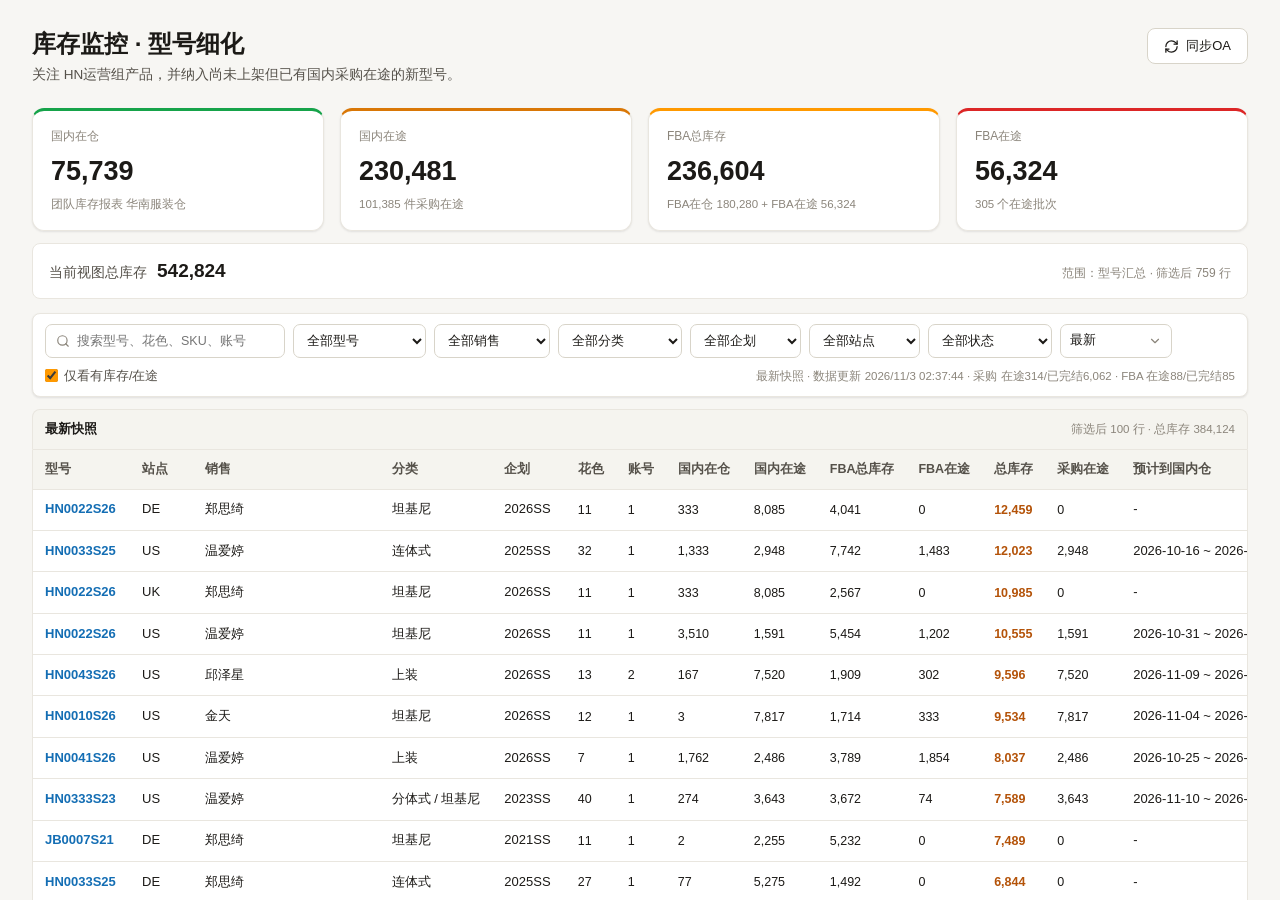
==== docs/inventory-model-live/index.html @ cc06c950 "trim inventory team snapshot to panel only" ====
<!doctype html>
<html lang="zh-CN">
  <head>
    <meta charset="utf-8" />
    <meta name="viewport" content="width=device-width, initial-scale=1" />
    <meta name="robots" content="noindex,nofollow" />
    <title>库存监控 · 型号细化</title>
    <link rel="icon" href="favicon.ico" type="image/x-icon" />
    <link rel="icon" href="favicon.png" type="image/png" />
    <link rel="stylesheet" href="styles.css" />
  </head>
  <body>
    <div class="app-shell">
      <aside class="sidebar" id="sidebar">
        <div class="brand">
          <span class="brand-mark" id="brand-mark">
            <img src="favicon.png" alt="" />
          </span>
          <div class="brand-text">
            <strong>亚马逊运营工作台</strong>
            <small>Amazon Ops Workbench</small>
          </div>
          <button class="sidebar-collapse-btn" id="sidebar-collapse-btn" title="收起侧边栏" aria-label="收起侧边栏">
            <i data-lucide="PanelLeftClose"></i>
          </button>
        </div>

        <nav class="side-nav" aria-label="主导航">
          <button class="nav-item" data-view="knowledge" data-lucide-icon="BookOpen">
            <i data-lucide="BookOpen"></i><span>知识库与指南</span>
          </button>
          <button class="nav-group" data-group="products">
            <i data-lucide="FolderKanban"></i><span class="nav-group-label">产品档案</span>
            <i data-lucide="ChevronDown" class="nav-group-caret"></i>
          </button>
          <div class="nav-group-items" data-group-items="products">
            <button class="nav-item" data-view="products" data-lucide-icon="FolderKanban">
              <i data-lucide="FolderKanban"></i><span>基础资料</span>
            </button>
            <button class="nav-item" data-view="listing-mapping" data-lucide-icon="ListTree">
              <i data-lucide="ListTree"></i><span>Listing映射</span>
            </button>
          </div>

          <button class="nav-group" data-group="market">
            <i data-lucide="LineChart"></i>
            <span class="nav-group-label">市场调研</span>
            <i data-lucide="ChevronDown" class="nav-group-caret"></i>
          </button>
          <div class="nav-group-items" data-group-items="market">
            <button class="nav-item" data-view="keywords" data-lucide-icon="Search">
              <i data-lucide="Search"></i><span>热搜词追踪</span>
            </button>
            <button class="nav-item is-active" data-view="category" data-lucide-icon="Layers" aria-current="page">
              <i data-lucide="Layers"></i><span>榜单分析</span>
            </button>
            <button class="nav-item" data-view="competitor" data-lucide-icon="Users">
              <i data-lucide="Users"></i><span>竞品分析</span>
            </button>
          </div>

          <button class="nav-group" data-group="listing">
            <i data-lucide="ClipboardList"></i>
            <span class="nav-group-label">Listing优化</span>
            <i data-lucide="ChevronDown" class="nav-group-caret"></i>
          </button>
          <div class="nav-group-items" data-group-items="listing">
            <button class="nav-item" data-view="listing" data-lucide-icon="FileSpreadsheet">
              <i data-lucide="FileSpreadsheet"></i><span>Listing 文案与上架表格</span>
            </button>
            <button class="nav-item" data-view="tmblacklist" data-lucide-icon="ShieldAlert">
              <i data-lucide="ShieldAlert"></i><span>侵权词</span>
            </button>
          </div>

          <button class="nav-group" data-group="promotion">
            <i data-lucide="Rocket"></i>
            <span class="nav-group-label">推广洞察</span>
            <i data-lucide="ChevronDown" class="nav-group-caret"></i>
          </button>
          <div class="nav-group-items" data-group-items="promotion">
            <button class="nav-item" data-view="promotion-overview" data-lucide-icon="LayoutDashboard">
              <i data-lucide="LayoutDashboard"></i><span>推广总览</span>
            </button>
            <button class="nav-item" data-view="promotion-daily-detail" data-lucide-icon="Table2">
              <i data-lucide="Table2"></i><span>型号细化</span>
            </button>
            <button class="nav-item" data-view="promotion-sku-detail" data-lucide-icon="ScanBarcode">
              <i data-lucide="ScanBarcode"></i><span>SKU细化</span>
            </button>
            <button class="nav-item" data-view="promotion-daily-followup" data-lucide-icon="CalendarRange">
              <i data-lucide="CalendarRange"></i><span>日数据概览</span>
            </button>
            <button class="nav-item" data-view="promotion-daily-compare" data-lucide-icon="GitCompare">
              <i data-lucide="GitCompare"></i><span>对比分析</span>
            </button>
          </div>

          <button class="nav-group" data-group="ads">
            <i data-lucide="Megaphone"></i>
            <span class="nav-group-label">广告智研</span>
            <i data-lucide="ChevronDown" class="nav-group-caret"></i>
          </button>
          <div class="nav-group-items" data-group-items="ads">
            <button class="nav-item" data-view="adsbuilder" data-lucide-icon="Wand2">
              <i data-lucide="Wand2"></i><span>广告搭建</span>
            </button>
            <button class="nav-item" data-view="adsdiagnosis" data-lucide-icon="FileSpreadsheet">
              <i data-lucide="FileSpreadsheet"></i><span>广告诊断</span>
            </button>
          </div>

          <button class="nav-group" data-group="inventory">
            <i data-lucide="Boxes"></i>
            <span class="nav-group-label">库存监控</span>
            <i data-lucide="ChevronDown" class="nav-group-caret"></i>
          </button>
          <div class="nav-group-items" data-group-items="inventory">
            <button class="nav-item" data-view="inventory-model" data-lucide-icon="Boxes">
              <i data-lucide="Boxes"></i><span>型号细化</span>
            </button>
            <button class="nav-item" data-view="inventory-color" data-lucide-icon="Palette">
              <i data-lucide="Palette"></i><span>花色细化</span>
            </button>
            <button class="nav-item" data-view="inventory-sku" data-lucide-icon="ScanBarcode">
              <i data-lucide="ScanBarcode"></i><span>SKU细化</span>
            </button>
          </div>

          <button class="nav-group" data-group="aftersales">
            <i data-lucide="LifeBuoy"></i>
            <span class="nav-group-label">售后跟踪</span>
            <i data-lucide="ChevronDown" class="nav-group-caret"></i>
          </button>
          <div class="nav-group-items" data-group-items="aftersales">
            <button class="nav-item" data-view="emails" data-lucide-icon="Mail">
              <i data-lucide="Mail"></i><span>邮件回复</span><span class="nav-badge">规划中</span>
            </button>
            <button class="nav-item" data-view="returns" data-lucide-icon="Undo2">
              <i data-lucide="Undo2"></i><span>退货分析</span>
            </button>
            <button class="nav-item" data-view="profit" data-lucide-icon="TrendingUp">
              <i data-lucide="TrendingUp"></i><span>利润分析</span>
            </button>
          </div>

          <button class="nav-item" data-view="mcpapi" data-lucide-icon="Plug">
            <i data-lucide="Plug"></i><span>MCP&API</span>
          </button>
        </nav>

      </aside>

      <div class="sidebar-resizer" id="sidebar-resizer" role="separator" aria-orientation="vertical" tabindex="0" title="拖动调整侧边栏宽度" aria-label="拖动调整侧边栏宽度"></div>

      <button class="sidebar-expand-btn" id="sidebar-expand-btn" title="展开侧边栏" aria-label="展开侧边栏" hidden>
        <i data-lucide="PanelLeftOpen"></i>
      </button>
      <div class="sidebar-overlay" id="sidebar-overlay" hidden></div>

      <main class="main">
        <div id="view-root"></div>
      </main>
    </div>

    <div id="modal-root"></div>
    <div id="toast-root"></div>

    <script src="vendor/jszip.min.js"></script>
    <script src="vendor/lucide.min.js"></script>
    <script src="site-config.js"></script>
    <script>window.__INVENTORY_SNAPSHOT_MODE__ = true;</script>
    <script src="app.js"></script>
  </body>
</html>
---- docs/inventory-model-live/styles.css ----
/* ============================================================
   亚马逊运营工作台 - 全局样式
   风格：浅色 + 品牌蓝，与广告智研舱一致
   ============================================================ */

:root {
  --bg: #f7f6f3;
  --panel: #ffffff;
  --panel-2: #f5f4ef;
  --panel-3: #efede6;
  --ink: #1c1a17;
  --ink-2: #55514a;
  --muted: #8b857b;
  --line: #e9e6df;
  --line-strong: #d8d4c9;
  --accent: #ff9900;
  --accent-weak: #fff4e5;
  --accent-strong: #b45309;
  --accent-alt: #146eb4;
  --accent-alt-weak: #e7eff6;
  --ok: #16a34a;
  --ok-weak: #f0fdf4;
  --warn: #d97706;
  --warn-weak: #fffbeb;
  --down: #dc2626;
  --down-weak: #fef2f2;
  --radius: 12px;
  --radius-sm: 8px;
  --shadow: 0 1px 2px rgba(15, 23, 42, 0.05), 0 1px 3px rgba(15, 23, 42, 0.05);
  --shadow-lg: 0 16px 40px rgba(15, 23, 42, 0.14);
  --font: -apple-system, BlinkMacSystemFont, "PingFang SC", "Microsoft YaHei", "Segoe UI", sans-serif;
  --mono: ui-monospace, SFMono-Regular, Menlo, Consolas, monospace;
}

* { box-sizing: border-box; margin: 0; padding: 0; }

html, body { height: 100%; overscroll-behavior-x: none; }

body {
  font-family: var(--font);
  background: var(--bg);
  color: var(--ink);
  font-size: 14px;
  line-height: 1.6;
  -webkit-font-smoothing: antialiased;
}

/* ---------- 布局 ---------- */
.app-shell {
  display: flex;
  height: 100vh;
  overflow: hidden;
  overscroll-behavior-x: none;
  position: relative;
}

.sidebar {
  width: 236px;
  flex-shrink: 0;
  background: #1d1a15;
  border-right: 1px solid rgba(255, 255, 255, 0.06);
  color: #ece7df;
  display: flex;
  flex-direction: column;
  padding: 18px 12px;
  transition: width 0.25s ease, margin-left 0.25s ease, padding 0.25s ease;
  overflow: hidden;
}

.app-shell.sidebar-collapsed .sidebar {
  width: 0;
  padding-left: 0;
  padding-right: 0;
  border-right: none;
}

/* 侧边栏收起/展开按钮 */
.sidebar-collapse-btn {
  width: 26px;
  height: 26px;
  display: flex;
  align-items: center;
  justify-content: center;
  border: 1px solid transparent;
  background: transparent;
  border-radius: 7px;
  color: #8d8577;
  cursor: pointer;
  flex-shrink: 0;
  margin-left: auto;
  transition: color 0.15s, background 0.15s, border-color 0.15s;
}

.sidebar-collapse-btn:hover { color: #ffffff; background: rgba(255, 255, 255, 0.08); border-color: rgba(255, 255, 255, 0.12); }

.sidebar-collapse-btn svg { width: 15px; height: 15px; }

/* 侧边栏宽度拖拽调节 */
.sidebar-resizer {
  flex-shrink: 0;
  width: 7px;
  margin-left: -7px;
  align-self: stretch;
  position: relative;
  z-index: 5;
  cursor: col-resize;
  touch-action: none;
}

.sidebar-resizer::after {
  content: "";
  position: absolute;
  top: 0;
  bottom: 0;
  left: 3px;
  width: 1px;
  background: transparent;
  transition: background 0.15s;
}

.sidebar-resizer:hover::after,
.app-shell.sidebar-resizing .sidebar-resizer::after {
  background: var(--accent);
}

.app-shell.sidebar-collapsed .sidebar-resizer {
  display: none;
}

body.sidebar-resizing {
  cursor: col-resize;
  user-select: none;
  -webkit-user-select: none;
}

body.sidebar-resizing .sidebar {
  transition: none;
}

body.sidebar-resizing .main {
  pointer-events: none;
}

.sidebar-expand-btn {
  position: absolute;
  top: 16px;
  left: 10px;
  z-index: 50;
  width: 28px;
  height: 28px;
  display: flex;
  align-items: center;
  justify-content: center;
  border: 1px solid var(--line-strong);
  background: var(--panel);
  border-radius: 7px;
  color: var(--ink-2);
  cursor: pointer;
  transition: color 0.15s, background 0.15s;
}

.sidebar-expand-btn:hover { color: var(--accent); background: var(--accent-weak); }

.sidebar-expand-btn svg { width: 15px; height: 15px; }

.sidebar-overlay {
  display: none;
}

/* 键盘焦点可见性 */
button:focus-visible,
input:focus-visible,
select:focus-visible,
textarea:focus-visible,
a:focus-visible,
iframe:focus-visible,
[tabindex]:focus-visible {
  outline: 2px solid var(--accent);
  outline-offset: 2px;
}

/* hidden 属性必须生效（防止 display:flex 覆盖导致按钮重复显示） */
.sidebar-collapse-btn[hidden],
.sidebar-expand-btn[hidden] {
  display: none !important;
}

.main {
  flex: 1;
  overflow-y: auto;
  overflow-x: hidden;
  overscroll-behavior-x: none;
  padding: 28px 32px;
}

/* ---------- 品牌 ---------- */
.brand {
  display: flex;
  align-items: center;
  gap: 10px;
  padding: 0 6px 18px;
  border-bottom: 1px solid rgba(255, 255, 255, 0.08);
  margin-bottom: 12px;
  min-width: 0;
}

.brand-mark {
  width: 38px; height: 38px;
  display: flex; align-items: center; justify-content: center;
  background: transparent;
  color: #fff;
  border-radius: 10px;
  font-size: 18px;
  flex-shrink: 0;
}

.brand-mark img {
  width: 24px;
  height: 24px;
  display: block;
}

.brand-text {
  flex: 1;
  min-width: 0;
}

.brand strong {
  display: block;
  font-size: 15px;
  line-height: 1.35;
  color: #f7f2ea;
  overflow-wrap: anywhere;
  word-break: break-word;
}
.brand small {
  color: #a29a8d;
  font-size: 11px;
  line-height: 1.35;
  overflow-wrap: anywhere;
  word-break: break-word;
  display: block;
}

/* ---------- 导航 ---------- */
.side-nav {
  flex: 1 1 auto;
  min-height: 0;
  overflow-y: auto;
  scrollbar-width: thin;
  scrollbar-color: rgba(255, 255, 255, 0.24) transparent;
}

.side-nav::-webkit-scrollbar { width: 8px; }
.side-nav::-webkit-scrollbar-track { background: transparent; }
.side-nav::-webkit-scrollbar-thumb {
  background: rgba(255, 255, 255, 0.18);
  border-radius: 8px;
  border: 2px solid transparent;
  background-clip: padding-box;
}
.side-nav::-webkit-scrollbar-thumb:hover { background: rgba(255, 255, 255, 0.3); }

.nav-group {
  display: flex;
  align-items: center;
  gap: 10px;
  width: 100%;
  padding: 8px 12px;
  margin: 2px 0;
  min-width: 0;
  border: none;
  background: transparent;
  border-radius: var(--radius-sm);
  cursor: pointer;
  font-size: 13.5px;
  color: #bdb6ab;
  font-weight: 500;
  font-family: inherit;
  text-align: left;
  transition: background 0.15s, color 0.15s;
}

.nav-group svg { width: 17px; height: 17px; flex-shrink: 0; }

.nav-group:hover { background: rgba(255, 255, 255, 0.07); color: #f2ede4; }

.nav-group-label {
  flex: 1;
  min-width: 0;
  overflow-wrap: anywhere;
  word-break: break-word;
}

.nav-group-caret {
  width: 14px;
  height: 14px;
  flex-shrink: 0;
  margin-left: auto;
  transition: transform 0.2s ease;
  opacity: 0.55;
}

.nav-group[aria-expanded="false"] .nav-group-caret {
  transform: rotate(-90deg);
}

.nav-group-items {
  overflow: hidden;
  transition: max-height 0.25s ease, opacity 0.2s ease;
  max-height: 400px;
  opacity: 1;
  padding: 2px 0 6px;
}

.nav-group[aria-expanded="false"] + .nav-group-items {
  max-height: 0;
  opacity: 0;
}

.nav-item {
  display: flex;
  align-items: center;
  gap: 10px;
  width: 100%;
  padding: 8px 12px;
  margin: 2px 0;
  min-width: 0;
  border: none;
  background: transparent;
  border-radius: var(--radius-sm);
  color: #bdb6ab;
  font-size: 13.5px;
  font-weight: 500;
  font-family: inherit;
  cursor: pointer;
  text-align: left;
  transition: background 0.15s, color 0.15s;
}

.nav-item svg { width: 17px; height: 17px; flex-shrink: 0; }

.nav-item > span {
  min-width: 0;
  overflow-wrap: anywhere;
  word-break: break-word;
}

.nav-item:hover { background: rgba(255, 255, 255, 0.07); color: #f2ede4; }

.nav-item.is-active {
  background: rgba(255, 153, 0, 0.18);
  color: #ffc46b;
  font-weight: 600;
}

.nav-badge {
  margin-left: auto;
  flex-shrink: 0;
  font-size: 10px;
  padding: 2px 7px;
  border-radius: 999px;
  background: rgba(217, 119, 6, 0.16);
  color: #fbbf24;
  font-weight: 500;
  white-space: nowrap;
}

.nav-group-items .nav-item {
  padding: 6px 12px 6px 36px;
  gap: 8px;
  font-size: 13px;
  color: #a29a8d;
}

.nav-group-items .nav-item svg {
  width: 15px;
  height: 15px;
}

.nav-group-items .nav-item:hover {
  color: #f2ede4;
}

.nav-group-items .nav-item.is-active {
  color: #ffc46b;
}

.nav-group-items .nav-item.is-active svg {
  color: #ffc46b;
}

.sidebar-foot {
  flex-shrink: 0;
  border-top: 1px solid rgba(255, 255, 255, 0.08);
  padding: 14px 6px 4px;
  font-size: 12px;
  color: #97907f;
}

.sidebar-foot p { margin: 2px 0; }
.sidebar-foot .muted { color: #6f6a5e; font-size: 11px; }

.svc-status { margin-bottom: 8px; }
.svc-item {
  display: flex;
  align-items: center;
  gap: 6px;
  font-size: 11.5px;
  color: #97907f;
  margin: 3px 0;
}
.svc-dot {
  width: 8px; height: 8px;
  border-radius: 50%;
  background: var(--line-strong);
  flex-shrink: 0;
}
.svc-dot.on { background: var(--ok); box-shadow: 0 0 0 3px rgba(22, 163, 74, 0.18); }
.svc-dot.off { background: var(--line-strong); }

/* ---------- 页面头 ---------- */
.page-head {
  display: flex;
  align-items: flex-start;
  justify-content: space-between;
  gap: 16px;
  margin-bottom: 22px;
  flex-wrap: wrap;
}

.page-head h1 { font-size: 24px; line-height: 1.3; }
.page-head p { color: var(--ink-2); margin-top: 5px; max-width: 680px; font-size: 13.5px; }

.head-actions { display: flex; gap: 8px; flex-shrink: 0; }

/* ---------- 按钮 ---------- */
.btn {
  display: inline-flex;
  align-items: center;
  gap: 7px;
  padding: 8px 16px;
  border-radius: var(--radius-sm);
  border: 1px solid var(--line-strong);
  background: var(--panel);
  color: var(--ink);
  font-size: 13px;
  font-family: inherit;
  font-weight: 500;
  cursor: pointer;
  transition: all 0.15s;
}
.btn[hidden] { display: none; }

.btn svg { width: 15px; height: 15px; }

.btn:hover { border-color: var(--accent); color: var(--accent); }
.btn:active { transform: translateY(1px); }

.btn-primary {
  background: var(--accent);
  border-color: var(--accent);
  color: #fff;
  box-shadow: 0 1px 2px rgba(255, 153, 0, 0.28), 0 4px 12px rgba(255, 153, 0, 0.18);
}
.btn-primary:hover { background: #e68a00; border-color: #e68a00; color: #fff; box-shadow: 0 2px 4px rgba(180, 83, 9, 0.3), 0 6px 18px rgba(255, 153, 0, 0.24); }

.btn-ghost { border-color: transparent; background: transparent; color: var(--ink-2); }
.btn-ghost:hover { background: var(--panel-2); color: var(--ink); }

.btn-sm { padding: 5px 11px; font-size: 12px; }

.btn:disabled { opacity: 0.55; cursor: not-allowed; }

/* ---------- 卡片 ---------- */
.card {
  background: var(--panel);
  border: 1px solid var(--line);
  border-radius: var(--radius);
  padding: 20px;
  margin-bottom: 16px;
  box-shadow: var(--shadow);
}

.card h2 {
  font-size: 15px;
  font-weight: 600;
  margin-bottom: 12px;
  display: flex;
  align-items: center;
  gap: 8px;
}

.card h2 svg { width: 16px; height: 16px; color: var(--accent); }

.card .hint { color: var(--muted); font-size: 12.5px; margin-top: -6px; margin-bottom: 12px; }

/* ---------- 网格 ---------- */
.grid-2 { display: grid; grid-template-columns: 1fr 1fr; gap: 16px; }
.grid-2-product { grid-template-columns: minmax(0, 1.4fr) minmax(0, 1fr); }
.grid-3 { display: grid; grid-template-columns: repeat(3, 1fr); gap: 16px; }
.grid-4 { display: grid; grid-template-columns: repeat(4, 1fr); gap: 16px; }

@media (max-width: 1200px) {
  .grid-3, .grid-4 { grid-template-columns: 1fr 1fr; }
}
@media (max-width: 900px) {
  .grid-2, .grid-2-product, .grid-3, .grid-4 { grid-template-columns: 1fr; }
}

/* ---------- 统计卡片 ---------- */
.stat-card {
  background: var(--panel);
  border: 1px solid var(--line);
  border-radius: var(--radius);
  padding: 16px 18px;
  box-shadow: var(--shadow);
}

.stat-card .label { font-size: 12px; color: var(--muted); }
.stat-card .value { font-size: 27px; font-weight: 700; margin-top: 4px; letter-spacing: 0; }
.stat-card .sub { font-size: 11.5px; color: var(--muted); margin-top: 2px; }

.stat-card.accent { border-top: 3px solid var(--accent); }
.stat-card.ok { border-top: 3px solid var(--ok); }
.stat-card.warn { border-top: 3px solid var(--warn); }
.stat-card.down { border-top: 3px solid var(--down); }

/* ---------- 库存监控 ---------- */
.inventory-summary-shell { margin-bottom: 14px; }

.inventory-notice {
  display: flex;
  align-items: flex-start;
  gap: 8px;
  padding: 9px 12px;
  margin-bottom: 10px;
  border: 1px solid #fde68a;
  border-radius: var(--radius-sm);
  background: var(--warn-weak);
  color: #92400e;
  font-size: 12px;
}

.inventory-notice svg {
  width: 14px;
  height: 14px;
  flex-shrink: 0;
  margin-top: 2px;
}

.inventory-total-row {
  display: flex;
  align-items: baseline;
  gap: 10px;
  padding: 12px 16px;
  margin-top: 12px;
  border: 1px solid var(--line);
  border-radius: var(--radius-sm);
  background: var(--panel);
  color: var(--ink-2);
}

.inventory-total-row strong {
  color: var(--ink);
  font-size: 19px;
}

.inventory-total-row .muted { margin-left: auto; color: var(--muted); font-size: 12px; }

.inventory-toolbar {
  display: flex;
  align-items: center;
  gap: 8px;
  flex-wrap: wrap;
  padding: 10px 12px;
  margin-bottom: 12px;
  border: 1px solid var(--line);
  border-radius: var(--radius-sm);
  background: var(--panel);
  box-shadow: var(--shadow);
}

.inventory-toolbar select,
.inventory-search {
  height: 34px;
  border: 1px solid var(--line-strong);
  border-radius: 7px;
  background: var(--panel);
  color: var(--ink);
  font-family: inherit;
  font-size: 12.5px;
}

.inventory-toolbar select {
  max-width: 150px;
  padding: 0 28px 0 9px;
}

.inventory-date-picker {
  position: relative;
  flex-shrink: 0;
}

.inventory-date-trigger {
  display: inline-flex;
  align-items: center;
  justify-content: space-between;
  gap: 8px;
  min-width: 112px;
  max-width: 180px;
  height: 34px;
  padding: 0 9px;
  border: 1px solid var(--line-strong);
  border-radius: 7px;
  background: var(--panel);
  color: var(--ink);
  font-family: inherit;
  font-size: 12.5px;
  cursor: pointer;
}

.inventory-date-trigger:hover,
.inventory-date-trigger[aria-expanded="true"] {
  border-color: var(--accent);
}

.inventory-date-trigger svg {
  width: 14px;
  height: 14px;
  color: var(--muted);
  flex-shrink: 0;
}

.inventory-date-menu {
  position: absolute;
  z-index: 30;
  top: calc(100% + 5px);
  left: 0;
  width: 220px;
  max-height: 280px;
  overflow: auto;
  padding: 6px;
  border: 1px solid var(--line-strong);
  border-radius: 8px;
  background: var(--panel);
  box-shadow: var(--shadow-lg);
}

.inventory-date-menu[hidden] {
  display: none;
}

.inventory-date-latest,
.inventory-date-option {
  display: flex;
  align-items: center;
  gap: 8px;
  width: 100%;
  padding: 7px 8px;
  border: 0;
  border-radius: 6px;
  background: transparent;
  color: var(--ink);
  font-family: inherit;
  font-size: 12.5px;
  text-align: left;
}

.inventory-date-latest {
  justify-content: space-between;
  cursor: pointer;
}

.inventory-date-latest:hover,
.inventory-date-option:hover {
  background: var(--panel-2);
}

.inventory-date-option {
  cursor: pointer;
}

.inventory-date-option input {
  accent-color: var(--accent);
}

.inventory-snapshot-block + .inventory-snapshot-block {
  margin-top: 18px;
}

.inventory-snapshot-head {
  display: flex;
  align-items: baseline;
  justify-content: space-between;
  gap: 12px;
  padding: 9px 12px;
  border: 1px solid var(--line);
  border-bottom: 0;
  border-radius: var(--radius-sm) var(--radius-sm) 0 0;
  background: var(--panel-2);
}

.inventory-snapshot-head strong {
  font-size: 13px;
}

.inventory-snapshot-head span {
  color: var(--muted);
  font-size: 11.5px;
}

.inventory-snapshot-block .inventory-table-wrap {
  border-radius: 0 0 var(--radius-sm) var(--radius-sm);
}

.inventory-search {
  width: 240px;
  display: flex;
  align-items: center;
  gap: 7px;
  padding: 0 10px;
}

.inventory-search svg {
  width: 14px;
  height: 14px;
  color: var(--muted);
  flex-shrink: 0;
}

.inventory-search input {
  width: 100%;
  min-width: 0;
  border: none;
  outline: none;
  background: transparent;
  font-family: inherit;
  font-size: 12.5px;
}

.inventory-check {
  display: inline-flex;
  align-items: center;
  gap: 6px;
  color: var(--ink-2);
  font-size: 12.5px;
  white-space: nowrap;
}

.inventory-check input { accent-color: var(--accent); }

.inventory-source {
  margin-left: auto;
  color: var(--muted);
  font-size: 11.5px;
  white-space: nowrap;
}

.inventory-table-wrap {
  max-height: calc(100vh - 390px);
  min-height: 360px;
}

.inventory-table td { max-width: 240px; overflow: hidden; text-overflow: ellipsis; }
.inventory-table .inventory-strong { color: var(--accent-strong); font-weight: 700; }

.link-button {
  border: none;
  background: transparent;
  padding: 0;
  color: var(--accent-alt);
  font: inherit;
  font-weight: 600;
  cursor: pointer;
  text-align: left;
}

.link-button:hover { color: var(--accent-strong); text-decoration: underline; }

.inventory-pager {
  display: flex;
  align-items: center;
  justify-content: space-between;
  gap: 12px;
  padding: 10px 2px 2px;
  color: var(--muted);
  font-size: 12px;
}

.inventory-pager-actions {
  display: flex;
  align-items: center;
  gap: 8px;
}

.inventory-detail-modal { max-width: 1120px; }
.inventory-detail-modal h4 { margin: 18px 0 8px; font-size: 14px; }

.inventory-detail-tabs {
  display: flex;
  align-items: center;
  gap: 4px;
  margin: 16px 0 12px;
  padding: 3px;
  border: 1px solid var(--line);
  border-radius: var(--radius-sm);
  background: var(--panel-2);
}

.inventory-detail-tabs button {
  flex: 1;
  min-width: 0;
  padding: 8px 10px;
  border: 0;
  border-radius: 6px;
  background: transparent;
  color: var(--ink-2);
  font-family: inherit;
  font-size: 12.5px;
  font-weight: 600;
  cursor: pointer;
}

.inventory-detail-tabs button span {
  margin-left: 4px;
  color: var(--muted);
  font-weight: 500;
}

.inventory-detail-tabs button.is-active {
  background: var(--panel);
  color: var(--accent-strong);
  box-shadow: 0 1px 2px rgba(15, 23, 42, 0.08);
}

.inventory-detail-pane[hidden] {
  display: none;
}

.inventory-detail-toolbar {
  display: flex;
  align-items: center;
  gap: 10px;
  flex-wrap: wrap;
  min-height: 34px;
  margin-bottom: 8px;
}

.inventory-detail-toolbar > span {
  color: var(--muted);
  font-size: 12px;
}

.inventory-detail-toolbar label {
  display: inline-flex;
  align-items: center;
  gap: 6px;
  margin-left: auto;
  color: var(--ink-2);
  font-size: 12px;
}

.inventory-detail-toolbar select {
  height: 32px;
  padding: 0 28px 0 9px;
  border: 1px solid var(--line-strong);
  border-radius: 7px;
  background: var(--panel);
  color: var(--ink);
  font-family: inherit;
  font-size: 12px;
}

.inventory-detail-scroll {
  max-height: min(52vh, 560px);
  overflow: auto;
  overscroll-behavior: contain;
  border: 1px solid var(--line);
  border-radius: var(--radius-sm);
}

.inventory-detail-scroll thead th {
  position: sticky;
  top: 0;
  z-index: 2;
}

.inventory-shipment-sku-link {
  color: var(--accent-alt);
  white-space: nowrap;
}

.inventory-shipment-sku-mask {
  z-index: 1100;
  background: rgba(15, 23, 42, 0.32);
}

.inventory-shipment-sku-modal {
  max-width: 760px;
}

.inventory-shipment-sku-subtitle {
  margin-top: 3px;
  color: var(--muted);
  font-size: 12px;
}

.inventory-shipment-sku-summary {
  display: grid;
  grid-template-columns: repeat(3, minmax(0, 1fr));
  gap: 8px;
  margin-bottom: 14px;
}

.inventory-shipment-sku-summary > div {
  min-width: 0;
  padding: 10px 12px;
  border: 1px solid var(--line);
  border-radius: var(--radius-sm);
  background: var(--panel-2);
}

.inventory-shipment-sku-summary span,
.inventory-shipment-sku-summary b {
  display: block;
  overflow: hidden;
  text-overflow: ellipsis;
  white-space: nowrap;
}

.inventory-shipment-sku-summary span {
  margin-bottom: 3px;
  color: var(--muted);
  font-size: 11.5px;
}

.inventory-shipment-sku-summary b {
  color: var(--ink);
  font-size: 14px;
}

.inventory-shipment-sku-scroll {
  max-height: min(58vh, 520px);
}

.inventory-shipment-sku-modal .data-table td strong {
  color: var(--ink);
  font-weight: 600;
  white-space: nowrap;
}

.inventory-shipment-sku-empty {
  margin: 12px 0 0;
}

.inventory-anomaly-text {
  color: var(--down);
  font-weight: 600;
  white-space: normal;
  min-width: 180px;
}

.inventory-section-head {
  display: flex;
  align-items: center;
  justify-content: space-between;
  gap: 12px;
  margin-top: 18px;
}

.inventory-section-head h4 { margin: 0; }

.inventory-lead-editor {
  margin: 10px 0 14px;
  padding: 12px;
  border: 1px solid var(--line);
  border-radius: var(--radius-sm);
  background: var(--panel-2);
}

.inventory-lead-row {
  display: flex;
  align-items: center;
  justify-content: space-between;
  gap: 14px;
  padding: 7px 0;
  border-bottom: 1px solid var(--line);
}

.inventory-lead-row:last-of-type { border-bottom: none; }
.inventory-lead-row > div { display: flex; flex-direction: column; gap: 2px; min-width: 0; }
.inventory-lead-row strong { font-size: 12.5px; }
.inventory-lead-row span { color: var(--muted); font-size: 11.5px; }
.inventory-lead-row label { display: inline-flex; align-items: center; gap: 6px; color: var(--ink-2); font-size: 12px; white-space: nowrap; }
.inventory-lead-row input { width: 72px; height: 30px; padding: 0 8px; border: 1px solid var(--line-strong); border-radius: 6px; font: inherit; }
.inventory-lead-actions { display: flex; justify-content: flex-end; margin-top: 8px; }

.purchase-followup-cell { width: 190px; min-width: 190px; max-width: 190px; }

.purchase-note {
  display: block;
  width: 178px;
  min-width: 178px;
  max-width: 178px;
  overflow: hidden;
  border: 1px solid var(--line);
  border-radius: 6px;
  background: var(--panel-2);
  color: var(--ink-2);
  padding: 5px 7px;
  font: inherit;
  font-size: 11.5px;
  text-align: left;
  text-overflow: ellipsis;
  white-space: nowrap;
  cursor: pointer;
}

.purchase-note:hover { border-color: var(--accent); color: var(--ink); }

.inventory-note-popover {
  position: fixed;
  z-index: 2200;
  max-height: 260px;
  overflow: auto;
  padding: 10px 12px;
  border: 1px solid var(--line-strong);
  border-radius: 8px;
  background: #fff;
  color: var(--ink);
  box-shadow: var(--shadow-lg);
  font-size: 12px;
  line-height: 1.65;
  white-space: pre-wrap;
  overflow-wrap: anywhere;
}

.detail-metrics {
  display: grid;
  grid-template-columns: repeat(4, minmax(0, 1fr));
  gap: 10px;
}

.detail-metrics > div {
  padding: 10px 12px;
  border: 1px solid var(--line);
  border-radius: var(--radius-sm);
  background: var(--panel-2);
}

.detail-metrics span { display: block; color: var(--muted); font-size: 11.5px; }
.detail-metrics b { display: block; margin-top: 2px; font-size: 18px; }

@media (max-width: 760px) {
  .inventory-search { width: 100%; }
  .inventory-source { width: 100%; margin-left: 0; }
  .inventory-table-wrap { max-height: none; }
  .detail-metrics { grid-template-columns: 1fr 1fr; }
}

/* ---------- 表格 ---------- */
.table-wrap {
  overflow-x: auto;
  overscroll-behavior-x: contain;
  border: 1px solid var(--line);
  border-radius: var(--radius-sm);
  background: var(--panel);
}

table.data-table {
  width: 100%;
  border-collapse: collapse;
  font-size: 13px;
}

.data-table th {
  position: sticky;
  background: var(--panel-2);
  text-align: left;
  padding: 9px 12px;
  font-weight: 600;
  color: var(--ink-2);
  border-bottom: 1px solid var(--line);
  white-space: nowrap;
  top: 0;
}

.data-table th .col-resize-handle {
  position: absolute;
  display: block;
  top: 0;
  right: 0;
  width: 6px;
  height: 100%;
  cursor: col-resize;
  pointer-events: auto;
  touch-action: none;
  z-index: 3;
}

.data-table th .col-resize-handle:hover {
  background: var(--accent);
  opacity: 0.35;
}

body.resizing-column {
  cursor: col-resize;
  user-select: none;
}

.data-table th.sortable {
  cursor: pointer;
  user-select: none;
}

.data-table th.sortable:hover {
  background: var(--accent-weak);
}

.data-table th .sort-indicator {
  display: inline-block;
  width: 0;
  height: 0;
  margin-left: 5px;
  vertical-align: middle;
  border-left: 4px solid transparent;
  border-right: 4px solid transparent;
  border-top: 5px solid var(--muted);
  opacity: 0.45;
}

.data-table th[aria-sort="asc"] .sort-indicator {
  border-top: none;
  border-bottom: 5px solid var(--accent);
  opacity: 1;
}

.data-table th[aria-sort="desc"] .sort-indicator {
  border-top: 5px solid var(--accent);
  opacity: 1;
}

.data-table td {
  padding: 8px 12px;
  border-bottom: 1px solid var(--line);
  white-space: nowrap;
}

.data-table tr:last-child td { border-bottom: none; }
.data-table tbody tr:hover { background: var(--panel-2); }

.data-table .num { font-family: var(--font); font-size: 12.5px; font-variant-numeric: tabular-nums; }
.data-table .rank-up { color: var(--ok); font-weight: 600; }
.data-table .rank-down { color: var(--down); font-weight: 600; }

.kw-table thead th {
  position: sticky;
  top: 0;
  z-index: 2;
  background: #f5f4ef;
}

.cp-prod-thumb {
  width: 56px;
  height: 56px;
  flex: 0 0 56px;
  display: flex;
  align-items: center;
  justify-content: center;
  border: 1px solid var(--line);
  border-radius: 6px;
  overflow: hidden;
  background: #fff;
  color: var(--muted);
  padding: 2px;
}

.cp-prod-thumb img {
  width: 100%;
  height: 100%;
  object-fit: contain;
  display: block;
}

.cp-prod-thumb svg {
  width: 20px;
  height: 20px;
}

.cp-summary-thumb {
  width: 44px;
  height: 44px;
  flex: 0 0 44px;
  display: flex;
  align-items: center;
  justify-content: center;
  border: 1px solid var(--line);
  border-radius: 6px;
  overflow: hidden;
  background: #fff;
  color: var(--muted);
  padding: 2px;
}

.cp-summary-thumb img {
  width: 100%;
  height: 100%;
  object-fit: contain;
  display: block;
}

.cp-summary-thumb svg {
  width: 18px;
  height: 18px;
}

/* ---------- 产品档案：型号/花色分层表 ---------- */
.products-table { min-width: 1180px; }

.products-table .model-row {
  background: #eef4ff;
}

.products-table .model-row.is-expanded > td {
  border-bottom-color: #bfdbfe;
}

.products-table .model-row td,
.products-table .variant-row td {
  vertical-align: top;
}

.products-table .row-ops {
  display: flex;
  gap: 6px;
  white-space: nowrap;
}

.products-table .img-cell {
  width: 58px;
}

.products-table .prod-img {
  width: 46px;
  height: 46px;
  display: flex;
  align-items: center;
  justify-content: center;
  border: 1px dashed var(--line-strong);
  border-radius: 8px;
  background: var(--panel);
  color: var(--muted);
}

.products-table .prod-img svg {
  width: 20px;
  height: 20px;
}

.products-table .prod-img.has-image {
  border-style: solid;
  border-color: var(--line);
  overflow: hidden;
}

.products-table .prod-img.has-image img {
  width: 100%;
  height: 100%;
  object-fit: cover;
  display: block;
}

.products-table .cell-muted {
  font-size: 10.5px;
  color: var(--muted);
  margin-top: 2px;
}

.products-table .color-summary {
  cursor: pointer;
  white-space: nowrap;
}

.products-table .color-summary-inner {
  display: inline-flex;
  align-items: center;
  gap: 6px;
  color: var(--accent-strong);
  font-weight: 600;
  font-size: 12px;
}

.products-table .color-summary-inner svg {
  width: 14px;
  height: 14px;
  color: var(--accent);
}

.products-table .color-summary:hover {
  text-decoration: underline;
}

.products-table .variant-row {
  background: var(--panel-2);
}

.products-table .variant-row:hover {
  background: #eef2f7;
}

.products-table .variant-label-cell .variant-label {
  display: flex;
  align-items: center;
  gap: 6px;
  min-width: 0;
  width: 100%;
}

.products-table .variant-label-cell .variant-thumb {
  width: 30px;
  height: 30px;
  flex-shrink: 0;
  display: flex;
  align-items: center;
  justify-content: center;
  border: 1px dashed var(--line-strong);
  border-radius: 5px;
  background: var(--panel);
  color: var(--muted);
  overflow: hidden;
}

.products-table .variant-label-cell .variant-thumb svg {
  width: 14px;
  height: 14px;
}

.products-table .variant-label-cell .variant-thumb.has-image {
  border-style: solid;
  border-color: var(--line);
}

.products-table .variant-label-cell .variant-thumb.has-image img {
  width: 100%;
  height: 100%;
  object-fit: cover;
  display: block;
}

.products-table .variant-label-cell input {
  flex: 1;
  min-width: 62px;
}

.products-table .variant-skip {
  color: var(--muted);
  font-size: 11px;
  white-space: nowrap;
}

/* 固定列：产品图片 ~ 花色 */
.products-table th.col-fixed,
.products-table td.col-fixed {
  position: sticky;
  z-index: 2;
  background: var(--panel);
}

.products-table tr.model-row td.col-fixed {
  background: #eef4ff;
}

.products-table tr.variant-row td.col-fixed {
  background: var(--panel-2);
}

.products-table th.sortable {
  cursor: pointer;
  user-select: none;
  white-space: nowrap;
}

.products-table th.sortable:hover {
  color: var(--accent-strong);
}

.products-table th.sortable .sort-icon {
  width: 12px;
  height: 12px;
  margin-left: 4px;
  color: var(--muted);
  vertical-align: -1px;
}

.products-table th.sortable[aria-sort="ascending"] .sort-icon,
.products-table th.sortable[aria-sort="descending"] .sort-icon {
  color: var(--accent-strong);
}

.products-table thead th.col-fixed {
  top: 0;
  z-index: 5;
  background: var(--panel-2);
}

.products-table th.col-action,
.products-table td.col-action {
  position: sticky;
  right: 0;
  z-index: 4;
  background: var(--panel);
  box-shadow: -5px 0 10px rgba(15, 23, 42, 0.06);
}

.products-table tr.model-row td.col-action {
  background: #eef4ff;
}

.products-table tr.variant-row td.col-action {
  background: var(--panel-2);
}

.products-table thead th.col-action {
  top: 0;
  z-index: 7;
  background: var(--panel-2);
}

/* ---------- 文件列表 ---------- */
.file-row {
  display: flex;
  align-items: center;
  gap: 12px;
  padding: 10px 14px;
  border: 1px solid var(--line);
  border-radius: var(--radius-sm);
  margin-bottom: 8px;
  background: var(--panel);
  cursor: pointer;
  transition: border-color 0.15s, box-shadow 0.15s;
}

.file-row:hover { border-color: var(--accent); box-shadow: var(--shadow); }

.file-row .file-icon {
  width: 36px; height: 36px;
  border-radius: 8px;
  display: flex; align-items: center; justify-content: center;
  flex-shrink: 0;
  background: var(--accent-weak);
  color: var(--accent);
}

.file-row .file-icon.xlsx { background: #f0fdf4; color: var(--ok); }
.file-row .file-icon.md { background: var(--warn-weak); color: var(--warn); }
.file-row .file-icon.csv { background: var(--panel-2); color: var(--ink-2); }

.file-row .file-info { flex: 1; min-width: 0; }
.file-row .file-name { font-weight: 600; font-size: 13.5px; overflow: hidden; text-overflow: ellipsis; white-space: nowrap; }
.file-row .file-meta { font-size: 11.5px; color: var(--muted); }

.file-row .file-actions { display: flex; gap: 6px; flex-shrink: 0; }

/* ---------- 榜单图片墙 ---------- */
.rank-image-grid {
  display: grid;
  grid-template-columns: repeat(auto-fill, minmax(175px, 1fr));
  gap: 14px;
}

.rank-image-card {
  display: flex;
  flex-direction: column;
  border: 1px solid var(--line);
  border-radius: 10px;
  overflow: hidden;
  background: var(--panel);
  text-decoration: none;
  color: inherit;
  transition: transform 0.15s, box-shadow 0.15s, border-color 0.15s;
}

.rank-image-card:hover {
  transform: translateY(-3px);
  box-shadow: var(--shadow-lg);
  border-color: var(--accent);
}

.rank-img-wrap {
  position: relative;
  aspect-ratio: 1;
  background: var(--panel-2);
  display: flex;
  align-items: center;
  justify-content: center;
  overflow: hidden;
}

.rank-img-wrap img {
  width: 100%;
  height: 100%;
  object-fit: contain;
  display: block;
}

.rank-badge {
  position: absolute;
  top: 6px;
  left: 6px;
  width: 24px;
  height: 24px;
  display: flex;
  align-items: center;
  justify-content: center;
  background: rgba(15, 23, 42, 0.75);
  color: #fff;
  font-size: 12px;
  font-weight: 700;
  font-family: var(--font);
  font-variant-numeric: tabular-nums;
  border-radius: 7px;
  z-index: 2;
  box-shadow: 0 2px 6px rgba(15, 23, 42, 0.28);
}

.rank-badge.top1 { background: #f59e0b; }
.rank-badge.top2 { background: #94a3b8; }
.rank-badge.top3 { background: #b45309; }

.rank-img-placeholder {
  width: 100%;
  height: 100%;
  display: flex;
  align-items: center;
  justify-content: center;
  color: var(--line-strong);
  background: var(--panel-2);
}

.rank-img-placeholder svg { width: 28px; height: 28px; }

.rank-img-info {
  padding: 10px 12px 12px;
  border-top: 1px solid var(--line);
  background: var(--panel);
}

.rank-img-title {
  font-size: 12.5px;
  font-weight: 600;
  color: var(--ink);
  line-height: 1.4;
  margin-top: 6px;
  display: -webkit-box;
  -webkit-line-clamp: 2;
  -webkit-box-orient: vertical;
  overflow: hidden;
  min-height: 35px;
}
.rank-img-price { font-size: 16px; font-weight: 700; color: var(--ink); letter-spacing: 0; }
.rank-img-sales { font-size: 12px; color: var(--ink-2); margin-top: 3px; }
.rank-img-rating { font-size: 11.5px; color: var(--muted); margin-top: 1px; }
.rank-img-listed { font-size: 11.5px; color: var(--muted); margin-top: 1px; }

/* ---------- 上传区 ---------- */
.upload-zone {
  border: 2px dashed var(--line-strong);
  border-radius: var(--radius);
  padding: 32px 20px;
  text-align: center;
  color: var(--ink-2);
  cursor: pointer;
  transition: all 0.2s;
  background: var(--panel-2);
}

.upload-zone:hover, .upload-zone.dragover {
  border-color: var(--accent);
  background: var(--accent-weak);
  color: var(--accent-strong);
}

.upload-zone svg { width: 36px; height: 36px; margin-bottom: 10px; color: var(--muted); }
.upload-zone:hover svg { color: var(--accent); }
.upload-zone p { font-size: 13.5px; }
.upload-zone .sub { font-size: 12px; color: var(--muted); margin-top: 4px; }

/* ---------- 标签 ---------- */
.tag {
  display: inline-flex;
  align-items: center;
  padding: 2px 9px;
  border-radius: 999px;
  font-size: 11.5px;
  font-weight: 500;
  background: var(--panel-2);
  color: var(--ink-2);
  border: 1px solid var(--line);
}

.tag.blue { background: var(--accent-alt-weak); color: var(--accent-alt); border-color: #b8d3e4; }
.tag.green { background: var(--ok-weak); color: var(--ok); border-color: #bbf7d0; }
.tag.amber { background: var(--warn-weak); color: var(--warn); border-color: #fde68a; }
.tag.red { background: var(--down-weak); color: var(--down); border-color: #fecaca; }

/* ---------- 多选筛选器 ---------- */
.multi-filter-bar {
  display: flex;
  gap: 8px;
  flex-wrap: wrap;
  align-items: flex-start;
  margin-top: 12px;
}

.multi-filter {
  position: relative;
}

.multi-filter-btn {
  display: inline-flex;
  align-items: center;
  gap: 6px;
  padding: 7px 12px;
  border: 1px solid var(--line-strong);
  border-radius: 8px;
  background: var(--panel);
  color: var(--ink-2);
  font-size: 12.5px;
  font-family: inherit;
  cursor: pointer;
  transition: border-color 0.15s, color 0.15s, box-shadow 0.15s;
}

.multi-filter-btn:hover {
  border-color: var(--accent);
  color: var(--accent-strong);
}

.multi-filter-btn svg {
  width: 14px;
  height: 14px;
  color: var(--muted);
}

.multi-filter-count {
  min-width: 18px;
  height: 18px;
  padding: 0 5px;
  display: inline-flex;
  align-items: center;
  justify-content: center;
  border-radius: 999px;
  background: var(--accent-weak);
  color: var(--accent-strong);
  font-size: 11px;
  font-weight: 600;
}

.multi-filter-panel {
  position: absolute;
  top: calc(100% + 6px);
  left: 0;
  z-index: 40;
  width: 230px;
  background: var(--panel);
  border: 1px solid var(--line);
  border-radius: 10px;
  box-shadow: var(--shadow-lg);
  padding: 8px;
}

.multi-filter-panel::before {
  content: "";
  position: absolute;
  left: 0;
  right: 0;
  top: -7px;
  height: 7px;
}

.multi-filter[data-filter-key="color"] .multi-filter-panel {
  left: auto;
  right: 0;
}

.multi-filter[data-filter-key="colorStatus"] .multi-filter-panel {
  left: auto;
  right: 0;
}

.multi-filter-search {
  position: relative;
  margin-bottom: 6px;
}

.multi-filter-search svg {
  position: absolute;
  left: 9px;
  top: 50%;
  width: 14px;
  height: 14px;
  transform: translateY(-50%);
  color: var(--muted);
  pointer-events: none;
}

.multi-filter-search input {
  width: 100%;
  box-sizing: border-box;
  padding: 7px 9px 7px 28px;
  border: 1px solid var(--line);
  border-radius: 6px;
  background: var(--panel-2);
  color: var(--ink);
  font-size: 12.5px;
  font-family: inherit;
  outline: none;
}

.multi-filter-search input:focus {
  border-color: var(--accent);
  box-shadow: 0 0 0 2px var(--accent-weak);
}

.multi-filter-actions {
  display: flex;
  gap: 6px;
  margin-bottom: 6px;
}

.multi-filter-actions button {
  border: 1px solid var(--line);
  background: var(--panel-2);
  color: var(--ink-2);
  font-size: 11.5px;
  padding: 3px 9px;
  border-radius: 6px;
  cursor: pointer;
  font-family: inherit;
}

.multi-filter-actions button:hover {
  border-color: var(--accent);
  color: var(--accent-strong);
}

.multi-filter-list {
  max-height: 220px;
  overflow: auto;
  display: grid;
  gap: 2px;
}

.multi-filter-option {
  display: flex;
  align-items: center;
  gap: 8px;
  padding: 5px 6px;
  border-radius: 6px;
  cursor: pointer;
  font-size: 12.5px;
  color: var(--ink-2);
}

.multi-filter-option:hover {
  background: var(--panel-2);
  color: var(--ink);
}

.multi-filter-option input {
  accent-color: var(--accent);
  flex-shrink: 0;
}

.multi-filter-option span {
  overflow: hidden;
  text-overflow: ellipsis;
  white-space: nowrap;
}

/* ---------- 弹窗 ---------- */
.modal-mask {
  position: fixed; inset: 0;
  background: rgba(15, 23, 42, 0.45);
  display: flex; align-items: center; justify-content: center;
  z-index: 1000;
  padding: 24px;
}

.modal {
  background: var(--panel);
  border-radius: var(--radius);
  box-shadow: var(--shadow-lg);
  max-width: 1000px;
  width: 100%;
  max-height: 88vh;
  display: flex;
  flex-direction: column;
  overflow: hidden;
}

.modal-head {
  display: flex; align-items: center; justify-content: space-between;
  padding: 16px 20px;
  border-bottom: 1px solid var(--line);
}

.modal-head h3 { font-size: 16px; }

.modal-body { padding: 20px; overflow-y: auto; }

.modal-close {
  border: none; background: none;
  font-size: 20px; color: var(--muted);
  cursor: pointer; padding: 4px 8px; border-radius: 6px;
}
.modal-close:hover { background: var(--panel-2); color: var(--ink); }

@media (max-width: 640px) {
  .inventory-shipment-sku-summary {
    grid-template-columns: 1fr;
  }
}

/* ---------- Toast ---------- */
#toast-root {
  position: fixed;
  top: 20px; right: 20px;
  z-index: 2000;
  display: flex; flex-direction: column; gap: 8px;
}

.toast {
  background: var(--ink);
  color: #fff;
  padding: 10px 16px;
  border-radius: var(--radius-sm);
  font-size: 13px;
  box-shadow: var(--shadow-lg);
  animation: toast-in 0.2s ease;
  display: flex; align-items: center; gap: 8px;
}

.toast.success { background: #15803d; }
.toast.error { background: #b91c1c; }

@keyframes toast-in {
  from { opacity: 0; transform: translateY(-8px); }
  to { opacity: 1; transform: translateY(0); }
}

/* ---------- iframe 容器 ---------- */
.iframe-frame {
  border: 1px solid var(--line);
  border-radius: var(--radius);
  overflow: hidden;
  background: var(--panel);
  box-shadow: var(--shadow);
}

.iframe-frame iframe {
  width: 100%;
  height: calc(100vh - 104px);
  min-height: 640px;
  border: none;
  display: block;
}

.iframe-toolbar {
  display: flex; align-items: center; justify-content: space-between;
  padding: 10px 16px;
  border-bottom: 1px solid var(--line);
  background: var(--panel);
  border-radius: var(--radius) var(--radius) 0 0;
}

/* ---------- 占位页 ---------- */
.placeholder {
  text-align: center;
  padding: 64px 24px;
  border: 2px dashed var(--line-strong);
  border-radius: var(--radius);
  background: var(--panel);
}

.placeholder svg { width: 56px; height: 56px; color: var(--line-strong); margin-bottom: 16px; }
.placeholder h2 { font-size: 18px; margin-bottom: 8px; }
.placeholder p { color: var(--muted); max-width: 480px; margin: 0 auto 18px; }

/* ---------- 指标条 ---------- */
.metric-grid {
  display: grid;
  grid-template-columns: repeat(auto-fill, minmax(180px, 1fr));
  gap: 12px;
}

.metric {
  background: var(--panel-2);
  border: 1px solid var(--line);
  border-radius: var(--radius-sm);
  padding: 12px 14px;
}

.metric .m-label { font-size: 11.5px; color: var(--muted); }
.metric .m-value { font-size: 18px; font-weight: 700; margin-top: 2px; }
.metric .m-sub { font-size: 11px; color: var(--muted); }

/* ---------- 进度 ---------- */
.progress {
  height: 6px;
  background: var(--line);
  border-radius: 999px;
  overflow: hidden;
}

.progress > div {
  height: 100%;
  background: var(--accent);
  border-radius: 999px;
  transition: width 0.3s;
}

.spin { animation: spin 1s linear infinite; }

@keyframes spin {
  from { transform: rotate(0deg); }
  to { transform: rotate(360deg); }
}

/* ---------- 工具条 tabs ---------- */
.seg-tabs {
  display: inline-flex;
  background: var(--panel-2);
  border: 1px solid var(--line);
  border-radius: var(--radius-sm);
  padding: 3px;
  gap: 2px;
}

.seg-tabs button {
  border: none;
  background: transparent;
  padding: 6px 14px;
  border-radius: 6px;
  font-size: 13px;
  font-family: inherit;
  color: var(--ink-2);
  cursor: pointer;
  display: inline-flex; align-items: center; gap: 6px;
}

.seg-tabs button svg { width: 14px; height: 14px; }

.seg-tabs button.is-active {
  background: var(--panel);
  color: var(--accent-strong);
  font-weight: 600;
  box-shadow: 0 1px 2px rgba(15, 23, 42, 0.08), 0 2px 8px rgba(15, 23, 42, 0.05);
}

/* ---------- 空状态 ---------- */
.empty-state {
  text-align: center;
  padding: 40px 20px;
  color: var(--muted);
}

.empty-state svg { width: 40px; height: 40px; margin-bottom: 10px; color: var(--line-strong); }

/* ---------- 代码 ---------- */
pre.code {
  background: #0f172a;
  color: #e2e8f0;
  padding: 16px;
  border-radius: var(--radius-sm);
  font-family: var(--mono);
  font-size: 12.5px;
  overflow-x: auto;
  line-height: 1.7;
}

/* ---------- 移动端：抽屉侧边栏与紧凑布局 ---------- */
@media (max-width: 760px) {
  .sidebar-resizer {
    display: none;
  }

  .sidebar {
    position: fixed;
    left: 0;
    top: 0;
    bottom: 0;
    width: 260px;
    z-index: 100;
    transform: translateX(-100%);
    box-shadow: 0 24px 64px rgba(2, 6, 23, 0.45);
  }

  .app-shell.sidebar-open .sidebar {
    transform: translateX(0);
  }

  .app-shell.sidebar-collapsed .sidebar {
    width: 260px;
    padding: 18px 12px;
    border-right: 1px solid rgba(255, 255, 255, 0.06);
  }

  .sidebar-expand-btn {
    position: fixed;
    left: 10px;
    top: 14px;
    z-index: 95;
  }

  .sidebar-overlay:not([hidden]) {
    display: block;
    position: fixed;
    inset: 0;
    background: rgba(2, 6, 23, 0.55);
    z-index: 90;
  }

  .main {
    padding: 58px 16px 20px;
  }

  .head-actions {
    width: 100%;
    flex-wrap: wrap;
    overflow-x: visible;
  }

  .seg-tabs {
    flex: 1 1 auto;
    flex-wrap: wrap;
    height: auto;
    max-width: 100%;
  }

  .seg-tabs button {
    white-space: nowrap;
  }

  .iframe-frame iframe {
    height: 78vh;
    min-height: 480px;
  }
}

@media (max-width: 480px) {
  .main {
    padding: 54px 12px 16px;
  }

  .page-head h1 {
    font-size: 19px;
  }

  .page-head p {
    font-size: 13px;
  }

  .rank-image-grid {
    grid-template-columns: repeat(auto-fill, minmax(130px, 1fr));
  }
}

/* ==================== 知识库与指南 ==================== */
.kb-tabs {
  display: flex;
  gap: 8px;
  flex-wrap: wrap;
  margin-bottom: 16px;
}

.kb-tab,
.kb-subtab {
  border: 1px solid var(--line);
  background: var(--panel);
  border-radius: 999px;
  padding: 7px 15px;
  font-weight: 600;
  color: var(--ink-2);
  font-size: 13px;
  cursor: pointer;
  transition: border-color 0.15s, background 0.15s, color 0.15s;
}

.kb-tab:hover,
.kb-subtab:hover {
  border-color: var(--accent);
  color: var(--accent);
}

.kb-tab.is-active,
.kb-subtab.is-active {
  background: var(--accent);
  border-color: var(--accent);
  color: #fff;
}

.kb-panel,
.kb-subpanel {
  display: none;
}

.kb-panel.is-active,
.kb-subpanel.is-active {
  display: block;
}

.kb-subtabs {
  display: flex;
  gap: 8px;
  flex-wrap: wrap;
  margin-bottom: 14px;
}

.kb-section-head {
  margin-bottom: 12px;
}

.kb-section-head h2 {
  font-size: 17px;
  margin-bottom: 2px;
}

.kb-section-head p {
  color: var(--muted);
  font-size: 13px;
}

.kb-sheet {
  margin-bottom: 24px;
}

.kb-sheet > h2 {
  font-size: 18px;
  margin-bottom: 12px;
  padding-bottom: 8px;
  border-bottom: 2px solid var(--line);
}

.kb-section {
  margin-bottom: 18px;
}

.kb-section > h3 {
  font-size: 15px;
  margin: 0 0 8px;
}

.kb-table-wrap {
  overflow-x: auto;
  border: 1px solid var(--line);
  border-radius: var(--radius-sm);
  background: var(--panel);
}

.kb-table {
  width: 100%;
  min-width: 640px;
  border-collapse: collapse;
  font-size: 13px;
}

.kb-table th,
.kb-table td {
  padding: 10px 12px;
  border-bottom: 1px solid var(--line);
  vertical-align: top;
  text-align: left;
  white-space: pre-wrap;
  overflow-wrap: anywhere;
}

.kb-table th {
  background: var(--panel-2);
  font-weight: 600;
  white-space: nowrap;
}

.kb-table tbody tr:last-child td {
  border-bottom: none;
}

.kb-table tbody tr:hover {
  background: var(--panel-2);
}

.kb-principle-grid {
  display: grid;
  grid-template-columns: repeat(auto-fill, minmax(300px, 1fr));
  gap: 12px;
}

.kb-principle-card {
  border: 1px solid var(--line);
  border-radius: var(--radius-sm);
  background: var(--panel);
  padding: 14px;
}

.kb-principle-card h3 {
  display: flex;
  align-items: center;
  gap: 7px;
  font-size: 14px;
  margin-bottom: 6px;
}

.kb-principle-card h3 svg {
  color: var(--accent);
  width: 17px;
  height: 17px;
}

.kb-principle-card p {
  font-size: 13px;
  color: var(--ink-2);
}

.kb-sop-meta {
  display: flex;
  align-items: baseline;
  gap: 10px;
  flex-wrap: wrap;
  margin-bottom: 14px;
  color: var(--muted);
  font-size: 13px;
}

.kb-sop-meta strong {
  color: var(--ink);
  font-size: 15px;
}

.kb-sop-section {
  margin-bottom: 22px;
}

.kb-sop-section > h3 {
  font-size: 17px;
  margin: 0 0 10px;
  padding-bottom: 8px;
  border-bottom: 2px solid var(--accent-weak);
}

.kb-sop-intro {
  color: var(--muted);
  font-size: 13px;
  margin: 0 0 12px;
}

.kb-sop-block {
  margin-bottom: 14px;
}

.kb-sop-block h4 {
  font-size: 14px;
  margin: 0 0 8px;
}

.kb-sop-list {
  display: grid;
  gap: 8px;
}

.kb-sop-item {
  display: grid;
  grid-template-columns: minmax(150px, 30%) 1fr;
  gap: 12px;
  border: 1px solid var(--line);
  border-radius: var(--radius-sm);
  padding: 10px 12px;
  background: var(--panel-2);
}

.kb-sop-name {
  font-weight: 700;
  font-size: 13px;
  color: var(--accent-strong);
}

.kb-sop-text {
  font-size: 13px;
  color: var(--ink-2);
}

.kb-sop-note {
  display: block;
  margin-top: 4px;
  color: var(--muted);
  font-size: 12px;
}

.kb-guide-grid {
  display: grid;
  grid-template-columns: repeat(auto-fill, minmax(180px, 1fr));
  gap: 12px;
}

.kb-guide-item {
  border: 1px solid var(--line);
  border-radius: var(--radius-sm);
  overflow: hidden;
  background: var(--panel);
  padding: 0;
  text-align: left;
  cursor: pointer;
}

.kb-guide-item img {
  width: 100%;
  aspect-ratio: 2 / 1.08;
  object-fit: cover;
  display: block;
  background: #fff;
}

.kb-g-cap {
  padding: 8px 10px;
  font-size: 12px;
  color: var(--muted);
  border-top: 1px solid var(--line);
}

.kb-loading,
.kb-error,
.kb-empty {
  padding: 24px;
  border: 1px dashed var(--line-strong);
  border-radius: var(--radius-sm);
  color: var(--muted);
  font-size: 13px;
}

.kb-error {
  color: var(--down);
}

.kb-lightbox {
  position: fixed;
  inset: 0;
  background: rgba(10, 16, 14, 0.94);
  display: flex;
  align-items: center;
  justify-content: center;
  z-index: 100;
}

.kb-lightbox[hidden] {
  display: none;
}

.kb-lightbox img {
  max-width: 94vw;
  max-height: 84vh;
  object-fit: contain;
  border-radius: 6px;
  background: #fff;
}

.kb-lightbox-close,
.kb-lightbox-nav {
  position: absolute;
  width: 44px;
  height: 44px;
  border-radius: 50%;
  border: 1px solid rgba(255, 255, 255, 0.25);
  background: rgba(255, 255, 255, 0.12);
  color: #fff;
  font-size: 24px;
  display: inline-flex;
  align-items: center;
  justify-content: center;
  cursor: pointer;
}

.kb-lightbox-close {
  top: 18px;
  right: 18px;
}

.kb-lightbox-nav {
  top: 50%;
  transform: translateY(-50%);
}

.kb-lightbox-nav.prev {
  left: 16px;
}

.kb-lightbox-nav.next {
  right: 16px;
}

.kb-lightbox-caption {
  position: absolute;
  bottom: 18px;
  left: 0;
  right: 0;
  text-align: center;
  color: rgba(255, 255, 255, 0.85);
  font-size: 13px;
}

@media (max-width: 640px) {
  .kb-sop-item {
    grid-template-columns: 1fr;
    gap: 4px;
  }

  .kb-guide-grid {
    grid-template-columns: repeat(auto-fill, minmax(140px, 1fr));
  }
}

/* ---------- Listing映射 ---------- */
.listing-mapping-source {
  display: flex;
  align-items: center;
  justify-content: space-between;
  gap: 16px;
  flex-wrap: wrap;
  padding: 14px 16px;
  margin-bottom: 14px;
  background: var(--panel);
  border: 1px solid var(--line);
  border-left: 4px solid var(--accent);
  border-radius: var(--radius-sm);
  box-shadow: var(--shadow);
}

.listing-mapping-source > div:first-child {
  display: flex;
  align-items: baseline;
  gap: 10px;
  min-width: 0;
}

.listing-mapping-source-label {
  color: var(--muted);
  font-size: 12px;
  white-space: nowrap;
}

.listing-mapping-source strong {
  color: var(--ink);
  overflow-wrap: anywhere;
}

.listing-mapping-source-meta {
  display: flex;
  align-items: center;
  gap: 16px;
  color: var(--muted);
  font-size: 12px;
  flex-wrap: wrap;
}

.listing-mapping-stats {
  display: grid;
  grid-template-columns: repeat(4, minmax(0, 1fr));
  gap: 12px;
  margin-bottom: 14px;
}

.listing-mapping-toolbar {
  display: flex;
  align-items: flex-end;
  gap: 10px;
  flex-wrap: wrap;
  padding: 12px;
  margin-bottom: 14px;
}

.listing-mapping-search {
  display: flex;
  align-items: center;
  gap: 8px;
  flex: 1 1 280px;
  min-width: 220px;
  height: 36px;
  padding: 0 10px;
  border: 1px solid var(--line-strong);
  border-radius: 7px;
  background: var(--panel);
}

.listing-mapping-search svg {
  width: 16px;
  height: 16px;
  color: var(--muted);
  flex-shrink: 0;
}

.listing-mapping-search input {
  width: 100%;
  min-width: 0;
  border: 0;
  outline: 0;
  background: transparent;
  color: var(--ink);
  font: inherit;
}

.listing-mapping-filter {
  display: grid;
  gap: 4px;
  min-width: 118px;
  color: var(--muted);
  font-size: 11px;
}

.listing-mapping-filter select {
  height: 36px;
  padding: 0 28px 0 9px;
  border: 1px solid var(--line-strong);
  border-radius: 7px;
  background: var(--panel);
  color: var(--ink);
  font: inherit;
}

.listing-mapping-result-head {
  display: flex;
  align-items: center;
  justify-content: space-between;
  gap: 12px;
  margin-bottom: 10px;
  color: var(--muted);
  font-size: 12px;
}

.listing-mapping-result-head strong {
  color: var(--ink);
  font-size: 14px;
}

.listing-mapping-table-wrap {
  max-height: calc(100vh - 455px);
  min-height: 280px;
}

.listing-mapping-table {
  min-width: 1480px;
}

.listing-mapping-table th:last-child,
.listing-mapping-table td:last-child {
  position: sticky;
  right: 0;
  z-index: 2;
  background: var(--panel);
  box-shadow: -8px 0 12px -12px rgba(15, 23, 42, 0.35);
}

.listing-mapping-table thead th:last-child {
  z-index: 3;
  background: var(--panel-2);
}

.listing-mapping-sort {
  display: inline-flex;
  align-items: center;
  gap: 5px;
  border: 0;
  background: transparent;
  color: inherit;
  font: inherit;
  font-weight: 700;
  cursor: pointer;
  white-space: nowrap;
}

.listing-mapping-sort svg {
  width: 13px;
  height: 13px;
  color: var(--muted);
}

.listing-mapping-code {
  font-family: var(--mono);
  font-size: 11.5px;
  white-space: nowrap;
}

.listing-mapping-empty {
  padding: 34px !important;
  text-align: center;
  color: var(--muted);
}

@media (max-width: 1080px) {
  .listing-mapping-stats {
    grid-template-columns: repeat(2, minmax(0, 1fr));
  }
}

@media (max-width: 640px) {
  .listing-mapping-source,
  .listing-mapping-source > div:first-child {
    align-items: flex-start;
  }

  .listing-mapping-source > div:first-child {
    flex-direction: column;
    gap: 3px;
  }

  .listing-mapping-stats {
    grid-template-columns: 1fr;
  }

  .listing-mapping-filter {
    flex: 1 1 130px;
  }

  .listing-mapping-table-wrap {
    max-height: calc(100vh - 520px);
  }
}

/* 团队链接只展示库存面板 */
#sidebar,
.sidebar-resizer,
.sidebar-expand-btn,
.sidebar-overlay {
  display: none !important;
}

.main {
  height: 100vh;
}

@media (max-width: 760px) {
  .main {
    padding: 24px 16px 20px;
  }
}
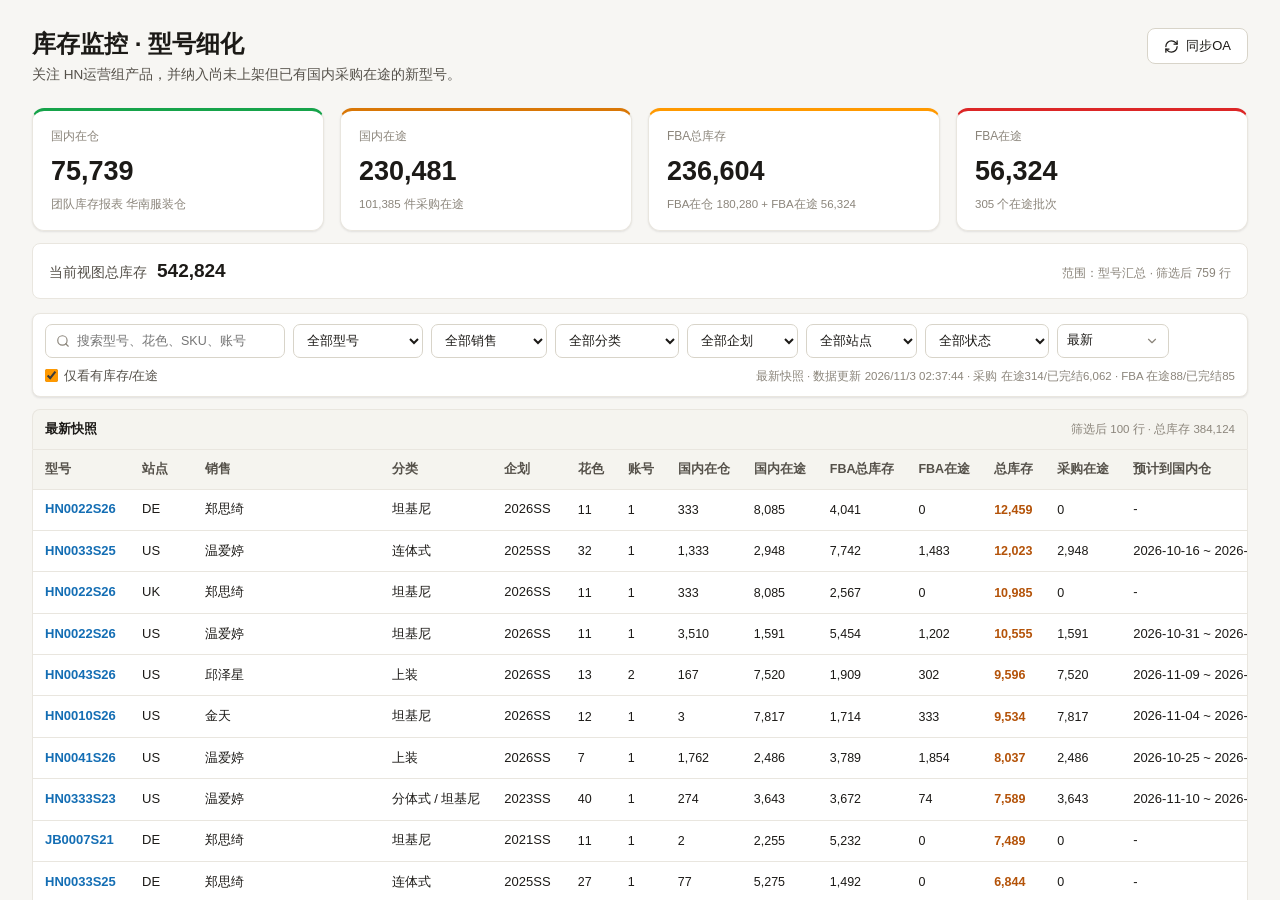
==== commit 3d5af643: "cache bust compact inventory loader" ====
--- a/docs/inventory-model-live/index.html
+++ b/docs/inventory-model-live/index.html
@@ -7,7 +7,7 @@
     <title>库存监控 · 型号细化</title>
     <link rel="icon" href="favicon.ico" type="image/x-icon" />
     <link rel="icon" href="favicon.png" type="image/png" />
-    <link rel="stylesheet" href="styles.css" />
+    <link rel="stylesheet" href="styles.css?v=20261103-panel" />
   </head>
   <body>
     <div class="app-shell">
@@ -170,6 +170,6 @@
     <script src="vendor/lucide.min.js"></script>
     <script src="site-config.js"></script>
     <script>window.__INVENTORY_SNAPSHOT_MODE__ = true;</script>
-    <script src="app.js"></script>
+    <script src="app.js?v=20261103-compact"></script>
   </body>
 </html>
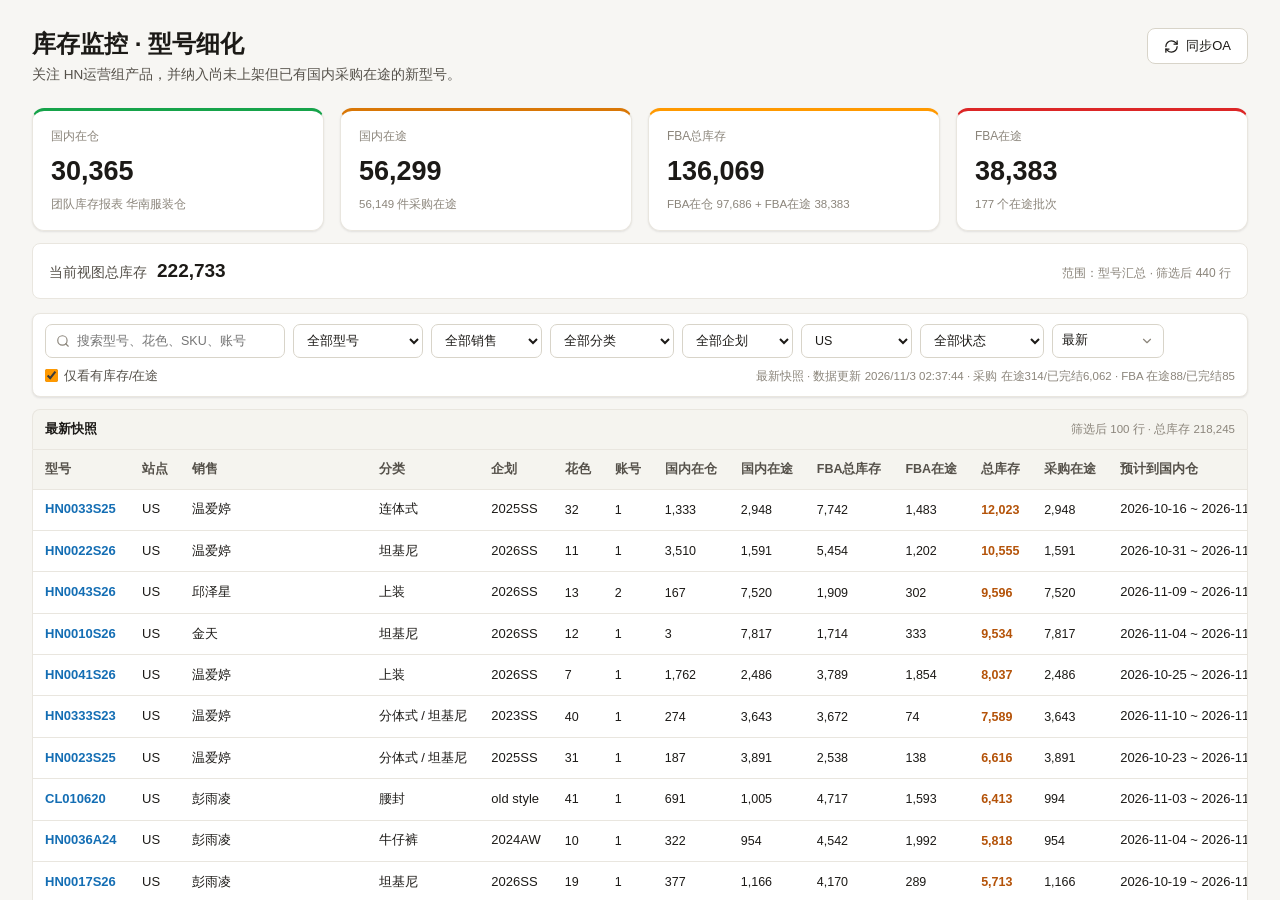
==== commit 1df3d9f4: "limit team snapshot to US inventory" ====
--- a/docs/inventory-model-live/index.html
+++ b/docs/inventory-model-live/index.html
@@ -5,9 +5,2651 @@
     <meta name="viewport" content="width=device-width, initial-scale=1" />
     <meta name="robots" content="noindex,nofollow" />
     <title>库存监控 · 型号细化</title>
-    <link rel="icon" href="favicon.ico" type="image/x-icon" />
-    <link rel="icon" href="favicon.png" type="image/png" />
-    <link rel="stylesheet" href="styles.css?v=20261103-panel" />
+    <link rel="icon" href="[data-uri]">
+    <style>/* ============================================================
+   亚马逊运营工作台 - 全局样式
+   风格：浅色 + 品牌蓝，与广告智研舱一致
+   ============================================================ */
+
+:root {
+  --bg: #f7f6f3;
+  --panel: #ffffff;
+  --panel-2: #f5f4ef;
+  --panel-3: #efede6;
+  --ink: #1c1a17;
+  --ink-2: #55514a;
+  --muted: #8b857b;
+  --line: #e9e6df;
+  --line-strong: #d8d4c9;
+  --accent: #ff9900;
+  --accent-weak: #fff4e5;
+  --accent-strong: #b45309;
+  --accent-alt: #146eb4;
+  --accent-alt-weak: #e7eff6;
+  --ok: #16a34a;
+  --ok-weak: #f0fdf4;
+  --warn: #d97706;
+  --warn-weak: #fffbeb;
+  --down: #dc2626;
+  --down-weak: #fef2f2;
+  --radius: 12px;
+  --radius-sm: 8px;
+  --shadow: 0 1px 2px rgba(15, 23, 42, 0.05), 0 1px 3px rgba(15, 23, 42, 0.05);
+  --shadow-lg: 0 16px 40px rgba(15, 23, 42, 0.14);
+  --font: -apple-system, BlinkMacSystemFont, "PingFang SC", "Microsoft YaHei", "Segoe UI", sans-serif;
+  --mono: ui-monospace, SFMono-Regular, Menlo, Consolas, monospace;
+}
+
+* { box-sizing: border-box; margin: 0; padding: 0; }
+
+html, body { height: 100%; overscroll-behavior-x: none; }
+
+body {
+  font-family: var(--font);
+  background: var(--bg);
+  color: var(--ink);
+  font-size: 14px;
+  line-height: 1.6;
+  -webkit-font-smoothing: antialiased;
+}
+
+/* ---------- 布局 ---------- */
+.app-shell {
+  display: flex;
+  height: 100vh;
+  overflow: hidden;
+  overscroll-behavior-x: none;
+  position: relative;
+}
+
+.sidebar {
+  width: 236px;
+  flex-shrink: 0;
+  background: #1d1a15;
+  border-right: 1px solid rgba(255, 255, 255, 0.06);
+  color: #ece7df;
+  display: flex;
+  flex-direction: column;
+  padding: 18px 12px;
+  transition: width 0.25s ease, margin-left 0.25s ease, padding 0.25s ease;
+  overflow: hidden;
+}
+
+.app-shell.sidebar-collapsed .sidebar {
+  width: 0;
+  padding-left: 0;
+  padding-right: 0;
+  border-right: none;
+}
+
+/* 侧边栏收起/展开按钮 */
+.sidebar-collapse-btn {
+  width: 26px;
+  height: 26px;
+  display: flex;
+  align-items: center;
+  justify-content: center;
+  border: 1px solid transparent;
+  background: transparent;
+  border-radius: 7px;
+  color: #8d8577;
+  cursor: pointer;
+  flex-shrink: 0;
+  margin-left: auto;
+  transition: color 0.15s, background 0.15s, border-color 0.15s;
+}
+
+.sidebar-collapse-btn:hover { color: #ffffff; background: rgba(255, 255, 255, 0.08); border-color: rgba(255, 255, 255, 0.12); }
+
+.sidebar-collapse-btn svg { width: 15px; height: 15px; }
+
+/* 侧边栏宽度拖拽调节 */
+.sidebar-resizer {
+  flex-shrink: 0;
+  width: 7px;
+  margin-left: -7px;
+  align-self: stretch;
+  position: relative;
+  z-index: 5;
+  cursor: col-resize;
+  touch-action: none;
+}
+
+.sidebar-resizer::after {
+  content: "";
+  position: absolute;
+  top: 0;
+  bottom: 0;
+  left: 3px;
+  width: 1px;
+  background: transparent;
+  transition: background 0.15s;
+}
+
+.sidebar-resizer:hover::after,
+.app-shell.sidebar-resizing .sidebar-resizer::after {
+  background: var(--accent);
+}
+
+.app-shell.sidebar-collapsed .sidebar-resizer {
+  display: none;
+}
+
+body.sidebar-resizing {
+  cursor: col-resize;
+  user-select: none;
+  -webkit-user-select: none;
+}
+
+body.sidebar-resizing .sidebar {
+  transition: none;
+}
+
+body.sidebar-resizing .main {
+  pointer-events: none;
+}
+
+.sidebar-expand-btn {
+  position: absolute;
+  top: 16px;
+  left: 10px;
+  z-index: 50;
+  width: 28px;
+  height: 28px;
+  display: flex;
+  align-items: center;
+  justify-content: center;
+  border: 1px solid var(--line-strong);
+  background: var(--panel);
+  border-radius: 7px;
+  color: var(--ink-2);
+  cursor: pointer;
+  transition: color 0.15s, background 0.15s;
+}
+
+.sidebar-expand-btn:hover { color: var(--accent); background: var(--accent-weak); }
+
+.sidebar-expand-btn svg { width: 15px; height: 15px; }
+
+.sidebar-overlay {
+  display: none;
+}
+
+/* 键盘焦点可见性 */
+button:focus-visible,
+input:focus-visible,
+select:focus-visible,
+textarea:focus-visible,
+a:focus-visible,
+iframe:focus-visible,
+[tabindex]:focus-visible {
+  outline: 2px solid var(--accent);
+  outline-offset: 2px;
+}
+
+/* hidden 属性必须生效（防止 display:flex 覆盖导致按钮重复显示） */
+.sidebar-collapse-btn[hidden],
+.sidebar-expand-btn[hidden] {
+  display: none !important;
+}
+
+.main {
+  flex: 1;
+  overflow-y: auto;
+  overflow-x: hidden;
+  overscroll-behavior-x: none;
+  padding: 28px 32px;
+}
+
+/* ---------- 品牌 ---------- */
+.brand {
+  display: flex;
+  align-items: center;
+  gap: 10px;
+  padding: 0 6px 18px;
+  border-bottom: 1px solid rgba(255, 255, 255, 0.08);
+  margin-bottom: 12px;
+  min-width: 0;
+}
+
+.brand-mark {
+  width: 38px; height: 38px;
+  display: flex; align-items: center; justify-content: center;
+  background: transparent;
+  color: #fff;
+  border-radius: 10px;
+  font-size: 18px;
+  flex-shrink: 0;
+}
+
+.brand-mark img {
+  width: 24px;
+  height: 24px;
+  display: block;
+}
+
+.brand-text {
+  flex: 1;
+  min-width: 0;
+}
+
+.brand strong {
+  display: block;
+  font-size: 15px;
+  line-height: 1.35;
+  color: #f7f2ea;
+  overflow-wrap: anywhere;
+  word-break: break-word;
+}
+.brand small {
+  color: #a29a8d;
+  font-size: 11px;
+  line-height: 1.35;
+  overflow-wrap: anywhere;
+  word-break: break-word;
+  display: block;
+}
+
+/* ---------- 导航 ---------- */
+.side-nav {
+  flex: 1 1 auto;
+  min-height: 0;
+  overflow-y: auto;
+  scrollbar-width: thin;
+  scrollbar-color: rgba(255, 255, 255, 0.24) transparent;
+}
+
+.side-nav::-webkit-scrollbar { width: 8px; }
+.side-nav::-webkit-scrollbar-track { background: transparent; }
+.side-nav::-webkit-scrollbar-thumb {
+  background: rgba(255, 255, 255, 0.18);
+  border-radius: 8px;
+  border: 2px solid transparent;
+  background-clip: padding-box;
+}
+.side-nav::-webkit-scrollbar-thumb:hover { background: rgba(255, 255, 255, 0.3); }
+
+.nav-group {
+  display: flex;
+  align-items: center;
+  gap: 10px;
+  width: 100%;
+  padding: 8px 12px;
+  margin: 2px 0;
+  min-width: 0;
+  border: none;
+  background: transparent;
+  border-radius: var(--radius-sm);
+  cursor: pointer;
+  font-size: 13.5px;
+  color: #bdb6ab;
+  font-weight: 500;
+  font-family: inherit;
+  text-align: left;
+  transition: background 0.15s, color 0.15s;
+}
+
+.nav-group svg { width: 17px; height: 17px; flex-shrink: 0; }
+
+.nav-group:hover { background: rgba(255, 255, 255, 0.07); color: #f2ede4; }
+
+.nav-group-label {
+  flex: 1;
+  min-width: 0;
+  overflow-wrap: anywhere;
+  word-break: break-word;
+}
+
+.nav-group-caret {
+  width: 14px;
+  height: 14px;
+  flex-shrink: 0;
+  margin-left: auto;
+  transition: transform 0.2s ease;
+  opacity: 0.55;
+}
+
+.nav-group[aria-expanded="false"] .nav-group-caret {
+  transform: rotate(-90deg);
+}
+
+.nav-group-items {
+  overflow: hidden;
+  transition: max-height 0.25s ease, opacity 0.2s ease;
+  max-height: 400px;
+  opacity: 1;
+  padding: 2px 0 6px;
+}
+
+.nav-group[aria-expanded="false"] + .nav-group-items {
+  max-height: 0;
+  opacity: 0;
+}
+
+.nav-item {
+  display: flex;
+  align-items: center;
+  gap: 10px;
+  width: 100%;
+  padding: 8px 12px;
+  margin: 2px 0;
+  min-width: 0;
+  border: none;
+  background: transparent;
+  border-radius: var(--radius-sm);
+  color: #bdb6ab;
+  font-size: 13.5px;
+  font-weight: 500;
+  font-family: inherit;
+  cursor: pointer;
+  text-align: left;
+  transition: background 0.15s, color 0.15s;
+}
+
+.nav-item svg { width: 17px; height: 17px; flex-shrink: 0; }
+
+.nav-item > span {
+  min-width: 0;
+  overflow-wrap: anywhere;
+  word-break: break-word;
+}
+
+.nav-item:hover { background: rgba(255, 255, 255, 0.07); color: #f2ede4; }
+
+.nav-item.is-active {
+  background: rgba(255, 153, 0, 0.18);
+  color: #ffc46b;
+  font-weight: 600;
+}
+
+.nav-badge {
+  margin-left: auto;
+  flex-shrink: 0;
+  font-size: 10px;
+  padding: 2px 7px;
+  border-radius: 999px;
+  background: rgba(217, 119, 6, 0.16);
+  color: #fbbf24;
+  font-weight: 500;
+  white-space: nowrap;
+}
+
+.nav-group-items .nav-item {
+  padding: 6px 12px 6px 36px;
+  gap: 8px;
+  font-size: 13px;
+  color: #a29a8d;
+}
+
+.nav-group-items .nav-item svg {
+  width: 15px;
+  height: 15px;
+}
+
+.nav-group-items .nav-item:hover {
+  color: #f2ede4;
+}
+
+.nav-group-items .nav-item.is-active {
+  color: #ffc46b;
+}
+
+.nav-group-items .nav-item.is-active svg {
+  color: #ffc46b;
+}
+
+.sidebar-foot {
+  flex-shrink: 0;
+  border-top: 1px solid rgba(255, 255, 255, 0.08);
+  padding: 14px 6px 4px;
+  font-size: 12px;
+  color: #97907f;
+}
+
+.sidebar-foot p { margin: 2px 0; }
+.sidebar-foot .muted { color: #6f6a5e; font-size: 11px; }
+
+.svc-status { margin-bottom: 8px; }
+.svc-item {
+  display: flex;
+  align-items: center;
+  gap: 6px;
+  font-size: 11.5px;
+  color: #97907f;
+  margin: 3px 0;
+}
+.svc-dot {
+  width: 8px; height: 8px;
+  border-radius: 50%;
+  background: var(--line-strong);
+  flex-shrink: 0;
+}
+.svc-dot.on { background: var(--ok); box-shadow: 0 0 0 3px rgba(22, 163, 74, 0.18); }
+.svc-dot.off { background: var(--line-strong); }
+
+/* ---------- 页面头 ---------- */
+.page-head {
+  display: flex;
+  align-items: flex-start;
+  justify-content: space-between;
+  gap: 16px;
+  margin-bottom: 22px;
+  flex-wrap: wrap;
+}
+
+.page-head h1 { font-size: 24px; line-height: 1.3; }
+.page-head p { color: var(--ink-2); margin-top: 5px; max-width: 680px; font-size: 13.5px; }
+
+.head-actions { display: flex; gap: 8px; flex-shrink: 0; }
+
+/* ---------- 按钮 ---------- */
+.btn {
+  display: inline-flex;
+  align-items: center;
+  gap: 7px;
+  padding: 8px 16px;
+  border-radius: var(--radius-sm);
+  border: 1px solid var(--line-strong);
+  background: var(--panel);
+  color: var(--ink);
+  font-size: 13px;
+  font-family: inherit;
+  font-weight: 500;
+  cursor: pointer;
+  transition: all 0.15s;
+}
+.btn[hidden] { display: none; }
+
+.btn svg { width: 15px; height: 15px; }
+
+.btn:hover { border-color: var(--accent); color: var(--accent); }
+.btn:active { transform: translateY(1px); }
+
+.btn-primary {
+  background: var(--accent);
+  border-color: var(--accent);
+  color: #fff;
+  box-shadow: 0 1px 2px rgba(255, 153, 0, 0.28), 0 4px 12px rgba(255, 153, 0, 0.18);
+}
+.btn-primary:hover { background: #e68a00; border-color: #e68a00; color: #fff; box-shadow: 0 2px 4px rgba(180, 83, 9, 0.3), 0 6px 18px rgba(255, 153, 0, 0.24); }
+
+.btn-ghost { border-color: transparent; background: transparent; color: var(--ink-2); }
+.btn-ghost:hover { background: var(--panel-2); color: var(--ink); }
+
+.btn-sm { padding: 5px 11px; font-size: 12px; }
+
+.btn:disabled { opacity: 0.55; cursor: not-allowed; }
+
+/* ---------- 卡片 ---------- */
+.card {
+  background: var(--panel);
+  border: 1px solid var(--line);
+  border-radius: var(--radius);
+  padding: 20px;
+  margin-bottom: 16px;
+  box-shadow: var(--shadow);
+}
+
+.card h2 {
+  font-size: 15px;
+  font-weight: 600;
+  margin-bottom: 12px;
+  display: flex;
+  align-items: center;
+  gap: 8px;
+}
+
+.card h2 svg { width: 16px; height: 16px; color: var(--accent); }
+
+.card .hint { color: var(--muted); font-size: 12.5px; margin-top: -6px; margin-bottom: 12px; }
+
+/* ---------- 网格 ---------- */
+.grid-2 { display: grid; grid-template-columns: 1fr 1fr; gap: 16px; }
+.grid-2-product { grid-template-columns: minmax(0, 1.4fr) minmax(0, 1fr); }
+.grid-3 { display: grid; grid-template-columns: repeat(3, 1fr); gap: 16px; }
+.grid-4 { display: grid; grid-template-columns: repeat(4, 1fr); gap: 16px; }
+
+@media (max-width: 1200px) {
+  .grid-3, .grid-4 { grid-template-columns: 1fr 1fr; }
+}
+@media (max-width: 900px) {
+  .grid-2, .grid-2-product, .grid-3, .grid-4 { grid-template-columns: 1fr; }
+}
+
+/* ---------- 统计卡片 ---------- */
+.stat-card {
+  background: var(--panel);
+  border: 1px solid var(--line);
+  border-radius: var(--radius);
+  padding: 16px 18px;
+  box-shadow: var(--shadow);
+}
+
+.stat-card .label { font-size: 12px; color: var(--muted); }
+.stat-card .value { font-size: 27px; font-weight: 700; margin-top: 4px; letter-spacing: 0; }
+.stat-card .sub { font-size: 11.5px; color: var(--muted); margin-top: 2px; }
+
+.stat-card.accent { border-top: 3px solid var(--accent); }
+.stat-card.ok { border-top: 3px solid var(--ok); }
+.stat-card.warn { border-top: 3px solid var(--warn); }
+.stat-card.down { border-top: 3px solid var(--down); }
+
+/* ---------- 库存监控 ---------- */
+.inventory-summary-shell { margin-bottom: 14px; }
+
+.inventory-notice {
+  display: flex;
+  align-items: flex-start;
+  gap: 8px;
+  padding: 9px 12px;
+  margin-bottom: 10px;
+  border: 1px solid #fde68a;
+  border-radius: var(--radius-sm);
+  background: var(--warn-weak);
+  color: #92400e;
+  font-size: 12px;
+}
+
+.inventory-notice svg {
+  width: 14px;
+  height: 14px;
+  flex-shrink: 0;
+  margin-top: 2px;
+}
+
+.inventory-total-row {
+  display: flex;
+  align-items: baseline;
+  gap: 10px;
+  padding: 12px 16px;
+  margin-top: 12px;
+  border: 1px solid var(--line);
+  border-radius: var(--radius-sm);
+  background: var(--panel);
+  color: var(--ink-2);
+}
+
+.inventory-total-row strong {
+  color: var(--ink);
+  font-size: 19px;
+}
+
+.inventory-total-row .muted { margin-left: auto; color: var(--muted); font-size: 12px; }
+
+.inventory-toolbar {
+  display: flex;
+  align-items: center;
+  gap: 8px;
+  flex-wrap: wrap;
+  padding: 10px 12px;
+  margin-bottom: 12px;
+  border: 1px solid var(--line);
+  border-radius: var(--radius-sm);
+  background: var(--panel);
+  box-shadow: var(--shadow);
+}
+
+.inventory-toolbar select,
+.inventory-search {
+  height: 34px;
+  border: 1px solid var(--line-strong);
+  border-radius: 7px;
+  background: var(--panel);
+  color: var(--ink);
+  font-family: inherit;
+  font-size: 12.5px;
+}
+
+.inventory-toolbar select {
+  max-width: 150px;
+  padding: 0 28px 0 9px;
+}
+
+.inventory-date-picker {
+  position: relative;
+  flex-shrink: 0;
+}
+
+.inventory-date-trigger {
+  display: inline-flex;
+  align-items: center;
+  justify-content: space-between;
+  gap: 8px;
+  min-width: 112px;
+  max-width: 180px;
+  height: 34px;
+  padding: 0 9px;
+  border: 1px solid var(--line-strong);
+  border-radius: 7px;
+  background: var(--panel);
+  color: var(--ink);
+  font-family: inherit;
+  font-size: 12.5px;
+  cursor: pointer;
+}
+
+.inventory-date-trigger:hover,
+.inventory-date-trigger[aria-expanded="true"] {
+  border-color: var(--accent);
+}
+
+.inventory-date-trigger svg {
+  width: 14px;
+  height: 14px;
+  color: var(--muted);
+  flex-shrink: 0;
+}
+
+.inventory-date-menu {
+  position: absolute;
+  z-index: 30;
+  top: calc(100% + 5px);
+  left: 0;
+  width: 220px;
+  max-height: 280px;
+  overflow: auto;
+  padding: 6px;
+  border: 1px solid var(--line-strong);
+  border-radius: 8px;
+  background: var(--panel);
+  box-shadow: var(--shadow-lg);
+}
+
+.inventory-date-menu[hidden] {
+  display: none;
+}
+
+.inventory-date-latest,
+.inventory-date-option {
+  display: flex;
+  align-items: center;
+  gap: 8px;
+  width: 100%;
+  padding: 7px 8px;
+  border: 0;
+  border-radius: 6px;
+  background: transparent;
+  color: var(--ink);
+  font-family: inherit;
+  font-size: 12.5px;
+  text-align: left;
+}
+
+.inventory-date-latest {
+  justify-content: space-between;
+  cursor: pointer;
+}
+
+.inventory-date-latest:hover,
+.inventory-date-option:hover {
+  background: var(--panel-2);
+}
+
+.inventory-date-option {
+  cursor: pointer;
+}
+
+.inventory-date-option input {
+  accent-color: var(--accent);
+}
+
+.inventory-snapshot-block + .inventory-snapshot-block {
+  margin-top: 18px;
+}
+
+.inventory-snapshot-head {
+  display: flex;
+  align-items: baseline;
+  justify-content: space-between;
+  gap: 12px;
+  padding: 9px 12px;
+  border: 1px solid var(--line);
+  border-bottom: 0;
+  border-radius: var(--radius-sm) var(--radius-sm) 0 0;
+  background: var(--panel-2);
+}
+
+.inventory-snapshot-head strong {
+  font-size: 13px;
+}
+
+.inventory-snapshot-head span {
+  color: var(--muted);
+  font-size: 11.5px;
+}
+
+.inventory-snapshot-block .inventory-table-wrap {
+  border-radius: 0 0 var(--radius-sm) var(--radius-sm);
+}
+
+.inventory-search {
+  width: 240px;
+  display: flex;
+  align-items: center;
+  gap: 7px;
+  padding: 0 10px;
+}
+
+.inventory-search svg {
+  width: 14px;
+  height: 14px;
+  color: var(--muted);
+  flex-shrink: 0;
+}
+
+.inventory-search input {
+  width: 100%;
+  min-width: 0;
+  border: none;
+  outline: none;
+  background: transparent;
+  font-family: inherit;
+  font-size: 12.5px;
+}
+
+.inventory-check {
+  display: inline-flex;
+  align-items: center;
+  gap: 6px;
+  color: var(--ink-2);
+  font-size: 12.5px;
+  white-space: nowrap;
+}
+
+.inventory-check input { accent-color: var(--accent); }
+
+.inventory-source {
+  margin-left: auto;
+  color: var(--muted);
+  font-size: 11.5px;
+  white-space: nowrap;
+}
+
+.inventory-table-wrap {
+  max-height: calc(100vh - 390px);
+  min-height: 360px;
+}
+
+.inventory-table td { max-width: 240px; overflow: hidden; text-overflow: ellipsis; }
+.inventory-table .inventory-strong { color: var(--accent-strong); font-weight: 700; }
+
+.link-button {
+  border: none;
+  background: transparent;
+  padding: 0;
+  color: var(--accent-alt);
+  font: inherit;
+  font-weight: 600;
+  cursor: pointer;
+  text-align: left;
+}
+
+.link-button:hover { color: var(--accent-strong); text-decoration: underline; }
+
+.inventory-pager {
+  display: flex;
+  align-items: center;
+  justify-content: space-between;
+  gap: 12px;
+  padding: 10px 2px 2px;
+  color: var(--muted);
+  font-size: 12px;
+}
+
+.inventory-pager-actions {
+  display: flex;
+  align-items: center;
+  gap: 8px;
+}
+
+.inventory-detail-modal { max-width: 1120px; }
+.inventory-detail-modal h4 { margin: 18px 0 8px; font-size: 14px; }
+
+.inventory-detail-tabs {
+  display: flex;
+  align-items: center;
+  gap: 4px;
+  margin: 16px 0 12px;
+  padding: 3px;
+  border: 1px solid var(--line);
+  border-radius: var(--radius-sm);
+  background: var(--panel-2);
+}
+
+.inventory-detail-tabs button {
+  flex: 1;
+  min-width: 0;
+  padding: 8px 10px;
+  border: 0;
+  border-radius: 6px;
+  background: transparent;
+  color: var(--ink-2);
+  font-family: inherit;
+  font-size: 12.5px;
+  font-weight: 600;
+  cursor: pointer;
+}
+
+.inventory-detail-tabs button span {
+  margin-left: 4px;
+  color: var(--muted);
+  font-weight: 500;
+}
+
+.inventory-detail-tabs button.is-active {
+  background: var(--panel);
+  color: var(--accent-strong);
+  box-shadow: 0 1px 2px rgba(15, 23, 42, 0.08);
+}
+
+.inventory-detail-pane[hidden] {
+  display: none;
+}
+
+.inventory-detail-toolbar {
+  display: flex;
+  align-items: center;
+  gap: 10px;
+  flex-wrap: wrap;
+  min-height: 34px;
+  margin-bottom: 8px;
+}
+
+.inventory-detail-toolbar > span {
+  color: var(--muted);
+  font-size: 12px;
+}
+
+.inventory-detail-toolbar label {
+  display: inline-flex;
+  align-items: center;
+  gap: 6px;
+  margin-left: auto;
+  color: var(--ink-2);
+  font-size: 12px;
+}
+
+.inventory-detail-toolbar select {
+  height: 32px;
+  padding: 0 28px 0 9px;
+  border: 1px solid var(--line-strong);
+  border-radius: 7px;
+  background: var(--panel);
+  color: var(--ink);
+  font-family: inherit;
+  font-size: 12px;
+}
+
+.inventory-detail-scroll {
+  max-height: min(52vh, 560px);
+  overflow: auto;
+  overscroll-behavior: contain;
+  border: 1px solid var(--line);
+  border-radius: var(--radius-sm);
+}
+
+.inventory-detail-scroll thead th {
+  position: sticky;
+  top: 0;
+  z-index: 2;
+}
+
+.inventory-shipment-sku-link {
+  color: var(--accent-alt);
+  white-space: nowrap;
+}
+
+.inventory-shipment-sku-mask {
+  z-index: 1100;
+  background: rgba(15, 23, 42, 0.32);
+}
+
+.inventory-shipment-sku-modal {
+  max-width: 760px;
+}
+
+.inventory-shipment-sku-subtitle {
+  margin-top: 3px;
+  color: var(--muted);
+  font-size: 12px;
+}
+
+.inventory-shipment-sku-summary {
+  display: grid;
+  grid-template-columns: repeat(3, minmax(0, 1fr));
+  gap: 8px;
+  margin-bottom: 14px;
+}
+
+.inventory-shipment-sku-summary > div {
+  min-width: 0;
+  padding: 10px 12px;
+  border: 1px solid var(--line);
+  border-radius: var(--radius-sm);
+  background: var(--panel-2);
+}
+
+.inventory-shipment-sku-summary span,
+.inventory-shipment-sku-summary b {
+  display: block;
+  overflow: hidden;
+  text-overflow: ellipsis;
+  white-space: nowrap;
+}
+
+.inventory-shipment-sku-summary span {
+  margin-bottom: 3px;
+  color: var(--muted);
+  font-size: 11.5px;
+}
+
+.inventory-shipment-sku-summary b {
+  color: var(--ink);
+  font-size: 14px;
+}
+
+.inventory-shipment-sku-scroll {
+  max-height: min(58vh, 520px);
+}
+
+.inventory-shipment-sku-modal .data-table td strong {
+  color: var(--ink);
+  font-weight: 600;
+  white-space: nowrap;
+}
+
+.inventory-shipment-sku-empty {
+  margin: 12px 0 0;
+}
+
+.inventory-anomaly-text {
+  color: var(--down);
+  font-weight: 600;
+  white-space: normal;
+  min-width: 180px;
+}
+
+.inventory-section-head {
+  display: flex;
+  align-items: center;
+  justify-content: space-between;
+  gap: 12px;
+  margin-top: 18px;
+}
+
+.inventory-section-head h4 { margin: 0; }
+
+.inventory-lead-editor {
+  margin: 10px 0 14px;
+  padding: 12px;
+  border: 1px solid var(--line);
+  border-radius: var(--radius-sm);
+  background: var(--panel-2);
+}
+
+.inventory-lead-row {
+  display: flex;
+  align-items: center;
+  justify-content: space-between;
+  gap: 14px;
+  padding: 7px 0;
+  border-bottom: 1px solid var(--line);
+}
+
+.inventory-lead-row:last-of-type { border-bottom: none; }
+.inventory-lead-row > div { display: flex; flex-direction: column; gap: 2px; min-width: 0; }
+.inventory-lead-row strong { font-size: 12.5px; }
+.inventory-lead-row span { color: var(--muted); font-size: 11.5px; }
+.inventory-lead-row label { display: inline-flex; align-items: center; gap: 6px; color: var(--ink-2); font-size: 12px; white-space: nowrap; }
+.inventory-lead-row input { width: 72px; height: 30px; padding: 0 8px; border: 1px solid var(--line-strong); border-radius: 6px; font: inherit; }
+.inventory-lead-actions { display: flex; justify-content: flex-end; margin-top: 8px; }
+
+.purchase-followup-cell { width: 190px; min-width: 190px; max-width: 190px; }
+
+.purchase-note {
+  display: block;
+  width: 178px;
+  min-width: 178px;
+  max-width: 178px;
+  overflow: hidden;
+  border: 1px solid var(--line);
+  border-radius: 6px;
+  background: var(--panel-2);
+  color: var(--ink-2);
+  padding: 5px 7px;
+  font: inherit;
+  font-size: 11.5px;
+  text-align: left;
+  text-overflow: ellipsis;
+  white-space: nowrap;
+  cursor: pointer;
+}
+
+.purchase-note:hover { border-color: var(--accent); color: var(--ink); }
+
+.inventory-note-popover {
+  position: fixed;
+  z-index: 2200;
+  max-height: 260px;
+  overflow: auto;
+  padding: 10px 12px;
+  border: 1px solid var(--line-strong);
+  border-radius: 8px;
+  background: #fff;
+  color: var(--ink);
+  box-shadow: var(--shadow-lg);
+  font-size: 12px;
+  line-height: 1.65;
+  white-space: pre-wrap;
+  overflow-wrap: anywhere;
+}
+
+.detail-metrics {
+  display: grid;
+  grid-template-columns: repeat(4, minmax(0, 1fr));
+  gap: 10px;
+}
+
+.detail-metrics > div {
+  padding: 10px 12px;
+  border: 1px solid var(--line);
+  border-radius: var(--radius-sm);
+  background: var(--panel-2);
+}
+
+.detail-metrics span { display: block; color: var(--muted); font-size: 11.5px; }
+.detail-metrics b { display: block; margin-top: 2px; font-size: 18px; }
+
+@media (max-width: 760px) {
+  .inventory-search { width: 100%; }
+  .inventory-source { width: 100%; margin-left: 0; }
+  .inventory-table-wrap { max-height: none; }
+  .detail-metrics { grid-template-columns: 1fr 1fr; }
+}
+
+/* ---------- 表格 ---------- */
+.table-wrap {
+  overflow-x: auto;
+  overscroll-behavior-x: contain;
+  border: 1px solid var(--line);
+  border-radius: var(--radius-sm);
+  background: var(--panel);
+}
+
+table.data-table {
+  width: 100%;
+  border-collapse: collapse;
+  font-size: 13px;
+}
+
+.data-table th {
+  position: sticky;
+  background: var(--panel-2);
+  text-align: left;
+  padding: 9px 12px;
+  font-weight: 600;
+  color: var(--ink-2);
+  border-bottom: 1px solid var(--line);
+  white-space: nowrap;
+  top: 0;
+}
+
+.data-table th .col-resize-handle {
+  position: absolute;
+  display: block;
+  top: 0;
+  right: 0;
+  width: 6px;
+  height: 100%;
+  cursor: col-resize;
+  pointer-events: auto;
+  touch-action: none;
+  z-index: 3;
+}
+
+.data-table th .col-resize-handle:hover {
+  background: var(--accent);
+  opacity: 0.35;
+}
+
+body.resizing-column {
+  cursor: col-resize;
+  user-select: none;
+}
+
+.data-table th.sortable {
+  cursor: pointer;
+  user-select: none;
+}
+
+.data-table th.sortable:hover {
+  background: var(--accent-weak);
+}
+
+.data-table th .sort-indicator {
+  display: inline-block;
+  width: 0;
+  height: 0;
+  margin-left: 5px;
+  vertical-align: middle;
+  border-left: 4px solid transparent;
+  border-right: 4px solid transparent;
+  border-top: 5px solid var(--muted);
+  opacity: 0.45;
+}
+
+.data-table th[aria-sort="asc"] .sort-indicator {
+  border-top: none;
+  border-bottom: 5px solid var(--accent);
+  opacity: 1;
+}
+
+.data-table th[aria-sort="desc"] .sort-indicator {
+  border-top: 5px solid var(--accent);
+  opacity: 1;
+}
+
+.data-table td {
+  padding: 8px 12px;
+  border-bottom: 1px solid var(--line);
+  white-space: nowrap;
+}
+
+.data-table tr:last-child td { border-bottom: none; }
+.data-table tbody tr:hover { background: var(--panel-2); }
+
+.data-table .num { font-family: var(--font); font-size: 12.5px; font-variant-numeric: tabular-nums; }
+.data-table .rank-up { color: var(--ok); font-weight: 600; }
+.data-table .rank-down { color: var(--down); font-weight: 600; }
+
+.kw-table thead th {
+  position: sticky;
+  top: 0;
+  z-index: 2;
+  background: #f5f4ef;
+}
+
+.cp-prod-thumb {
+  width: 56px;
+  height: 56px;
+  flex: 0 0 56px;
+  display: flex;
+  align-items: center;
+  justify-content: center;
+  border: 1px solid var(--line);
+  border-radius: 6px;
+  overflow: hidden;
+  background: #fff;
+  color: var(--muted);
+  padding: 2px;
+}
+
+.cp-prod-thumb img {
+  width: 100%;
+  height: 100%;
+  object-fit: contain;
+  display: block;
+}
+
+.cp-prod-thumb svg {
+  width: 20px;
+  height: 20px;
+}
+
+.cp-summary-thumb {
+  width: 44px;
+  height: 44px;
+  flex: 0 0 44px;
+  display: flex;
+  align-items: center;
+  justify-content: center;
+  border: 1px solid var(--line);
+  border-radius: 6px;
+  overflow: hidden;
+  background: #fff;
+  color: var(--muted);
+  padding: 2px;
+}
+
+.cp-summary-thumb img {
+  width: 100%;
+  height: 100%;
+  object-fit: contain;
+  display: block;
+}
+
+.cp-summary-thumb svg {
+  width: 18px;
+  height: 18px;
+}
+
+/* ---------- 产品档案：型号/花色分层表 ---------- */
+.products-table { min-width: 1180px; }
+
+.products-table .model-row {
+  background: #eef4ff;
+}
+
+.products-table .model-row.is-expanded > td {
+  border-bottom-color: #bfdbfe;
+}
+
+.products-table .model-row td,
+.products-table .variant-row td {
+  vertical-align: top;
+}
+
+.products-table .row-ops {
+  display: flex;
+  gap: 6px;
+  white-space: nowrap;
+}
+
+.products-table .img-cell {
+  width: 58px;
+}
+
+.products-table .prod-img {
+  width: 46px;
+  height: 46px;
+  display: flex;
+  align-items: center;
+  justify-content: center;
+  border: 1px dashed var(--line-strong);
+  border-radius: 8px;
+  background: var(--panel);
+  color: var(--muted);
+}
+
+.products-table .prod-img svg {
+  width: 20px;
+  height: 20px;
+}
+
+.products-table .prod-img.has-image {
+  border-style: solid;
+  border-color: var(--line);
+  overflow: hidden;
+}
+
+.products-table .prod-img.has-image img {
+  width: 100%;
+  height: 100%;
+  object-fit: cover;
+  display: block;
+}
+
+.products-table .cell-muted {
+  font-size: 10.5px;
+  color: var(--muted);
+  margin-top: 2px;
+}
+
+.products-table .color-summary {
+  cursor: pointer;
+  white-space: nowrap;
+}
+
+.products-table .color-summary-inner {
+  display: inline-flex;
+  align-items: center;
+  gap: 6px;
+  color: var(--accent-strong);
+  font-weight: 600;
+  font-size: 12px;
+}
+
+.products-table .color-summary-inner svg {
+  width: 14px;
+  height: 14px;
+  color: var(--accent);
+}
+
+.products-table .color-summary:hover {
+  text-decoration: underline;
+}
+
+.products-table .variant-row {
+  background: var(--panel-2);
+}
+
+.products-table .variant-row:hover {
+  background: #eef2f7;
+}
+
+.products-table .variant-label-cell .variant-label {
+  display: flex;
+  align-items: center;
+  gap: 6px;
+  min-width: 0;
+  width: 100%;
+}
+
+.products-table .variant-label-cell .variant-thumb {
+  width: 30px;
+  height: 30px;
+  flex-shrink: 0;
+  display: flex;
+  align-items: center;
+  justify-content: center;
+  border: 1px dashed var(--line-strong);
+  border-radius: 5px;
+  background: var(--panel);
+  color: var(--muted);
+  overflow: hidden;
+}
+
+.products-table .variant-label-cell .variant-thumb svg {
+  width: 14px;
+  height: 14px;
+}
+
+.products-table .variant-label-cell .variant-thumb.has-image {
+  border-style: solid;
+  border-color: var(--line);
+}
+
+.products-table .variant-label-cell .variant-thumb.has-image img {
+  width: 100%;
+  height: 100%;
+  object-fit: cover;
+  display: block;
+}
+
+.products-table .variant-label-cell input {
+  flex: 1;
+  min-width: 62px;
+}
+
+.products-table .variant-skip {
+  color: var(--muted);
+  font-size: 11px;
+  white-space: nowrap;
+}
+
+/* 固定列：产品图片 ~ 花色 */
+.products-table th.col-fixed,
+.products-table td.col-fixed {
+  position: sticky;
+  z-index: 2;
+  background: var(--panel);
+}
+
+.products-table tr.model-row td.col-fixed {
+  background: #eef4ff;
+}
+
+.products-table tr.variant-row td.col-fixed {
+  background: var(--panel-2);
+}
+
+.products-table th.sortable {
+  cursor: pointer;
+  user-select: none;
+  white-space: nowrap;
+}
+
+.products-table th.sortable:hover {
+  color: var(--accent-strong);
+}
+
+.products-table th.sortable .sort-icon {
+  width: 12px;
+  height: 12px;
+  margin-left: 4px;
+  color: var(--muted);
+  vertical-align: -1px;
+}
+
+.products-table th.sortable[aria-sort="ascending"] .sort-icon,
+.products-table th.sortable[aria-sort="descending"] .sort-icon {
+  color: var(--accent-strong);
+}
+
+.products-table thead th.col-fixed {
+  top: 0;
+  z-index: 5;
+  background: var(--panel-2);
+}
+
+.products-table th.col-action,
+.products-table td.col-action {
+  position: sticky;
+  right: 0;
+  z-index: 4;
+  background: var(--panel);
+  box-shadow: -5px 0 10px rgba(15, 23, 42, 0.06);
+}
+
+.products-table tr.model-row td.col-action {
+  background: #eef4ff;
+}
+
+.products-table tr.variant-row td.col-action {
+  background: var(--panel-2);
+}
+
+.products-table thead th.col-action {
+  top: 0;
+  z-index: 7;
+  background: var(--panel-2);
+}
+
+/* ---------- 文件列表 ---------- */
+.file-row {
+  display: flex;
+  align-items: center;
+  gap: 12px;
+  padding: 10px 14px;
+  border: 1px solid var(--line);
+  border-radius: var(--radius-sm);
+  margin-bottom: 8px;
+  background: var(--panel);
+  cursor: pointer;
+  transition: border-color 0.15s, box-shadow 0.15s;
+}
+
+.file-row:hover { border-color: var(--accent); box-shadow: var(--shadow); }
+
+.file-row .file-icon {
+  width: 36px; height: 36px;
+  border-radius: 8px;
+  display: flex; align-items: center; justify-content: center;
+  flex-shrink: 0;
+  background: var(--accent-weak);
+  color: var(--accent);
+}
+
+.file-row .file-icon.xlsx { background: #f0fdf4; color: var(--ok); }
+.file-row .file-icon.md { background: var(--warn-weak); color: var(--warn); }
+.file-row .file-icon.csv { background: var(--panel-2); color: var(--ink-2); }
+
+.file-row .file-info { flex: 1; min-width: 0; }
+.file-row .file-name { font-weight: 600; font-size: 13.5px; overflow: hidden; text-overflow: ellipsis; white-space: nowrap; }
+.file-row .file-meta { font-size: 11.5px; color: var(--muted); }
+
+.file-row .file-actions { display: flex; gap: 6px; flex-shrink: 0; }
+
+/* ---------- 榜单图片墙 ---------- */
+.rank-image-grid {
+  display: grid;
+  grid-template-columns: repeat(auto-fill, minmax(175px, 1fr));
+  gap: 14px;
+}
+
+.rank-image-card {
+  display: flex;
+  flex-direction: column;
+  border: 1px solid var(--line);
+  border-radius: 10px;
+  overflow: hidden;
+  background: var(--panel);
+  text-decoration: none;
+  color: inherit;
+  transition: transform 0.15s, box-shadow 0.15s, border-color 0.15s;
+}
+
+.rank-image-card:hover {
+  transform: translateY(-3px);
+  box-shadow: var(--shadow-lg);
+  border-color: var(--accent);
+}
+
+.rank-img-wrap {
+  position: relative;
+  aspect-ratio: 1;
+  background: var(--panel-2);
+  display: flex;
+  align-items: center;
+  justify-content: center;
+  overflow: hidden;
+}
+
+.rank-img-wrap img {
+  width: 100%;
+  height: 100%;
+  object-fit: contain;
+  display: block;
+}
+
+.rank-badge {
+  position: absolute;
+  top: 6px;
+  left: 6px;
+  width: 24px;
+  height: 24px;
+  display: flex;
+  align-items: center;
+  justify-content: center;
+  background: rgba(15, 23, 42, 0.75);
+  color: #fff;
+  font-size: 12px;
+  font-weight: 700;
+  font-family: var(--font);
+  font-variant-numeric: tabular-nums;
+  border-radius: 7px;
+  z-index: 2;
+  box-shadow: 0 2px 6px rgba(15, 23, 42, 0.28);
+}
+
+.rank-badge.top1 { background: #f59e0b; }
+.rank-badge.top2 { background: #94a3b8; }
+.rank-badge.top3 { background: #b45309; }
+
+.rank-img-placeholder {
+  width: 100%;
+  height: 100%;
+  display: flex;
+  align-items: center;
+  justify-content: center;
+  color: var(--line-strong);
+  background: var(--panel-2);
+}
+
+.rank-img-placeholder svg { width: 28px; height: 28px; }
+
+.rank-img-info {
+  padding: 10px 12px 12px;
+  border-top: 1px solid var(--line);
+  background: var(--panel);
+}
+
+.rank-img-title {
+  font-size: 12.5px;
+  font-weight: 600;
+  color: var(--ink);
+  line-height: 1.4;
+  margin-top: 6px;
+  display: -webkit-box;
+  -webkit-line-clamp: 2;
+  -webkit-box-orient: vertical;
+  overflow: hidden;
+  min-height: 35px;
+}
+.rank-img-price { font-size: 16px; font-weight: 700; color: var(--ink); letter-spacing: 0; }
+.rank-img-sales { font-size: 12px; color: var(--ink-2); margin-top: 3px; }
+.rank-img-rating { font-size: 11.5px; color: var(--muted); margin-top: 1px; }
+.rank-img-listed { font-size: 11.5px; color: var(--muted); margin-top: 1px; }
+
+/* ---------- 上传区 ---------- */
+.upload-zone {
+  border: 2px dashed var(--line-strong);
+  border-radius: var(--radius);
+  padding: 32px 20px;
+  text-align: center;
+  color: var(--ink-2);
+  cursor: pointer;
+  transition: all 0.2s;
+  background: var(--panel-2);
+}
+
+.upload-zone:hover, .upload-zone.dragover {
+  border-color: var(--accent);
+  background: var(--accent-weak);
+  color: var(--accent-strong);
+}
+
+.upload-zone svg { width: 36px; height: 36px; margin-bottom: 10px; color: var(--muted); }
+.upload-zone:hover svg { color: var(--accent); }
+.upload-zone p { font-size: 13.5px; }
+.upload-zone .sub { font-size: 12px; color: var(--muted); margin-top: 4px; }
+
+/* ---------- 标签 ---------- */
+.tag {
+  display: inline-flex;
+  align-items: center;
+  padding: 2px 9px;
+  border-radius: 999px;
+  font-size: 11.5px;
+  font-weight: 500;
+  background: var(--panel-2);
+  color: var(--ink-2);
+  border: 1px solid var(--line);
+}
+
+.tag.blue { background: var(--accent-alt-weak); color: var(--accent-alt); border-color: #b8d3e4; }
+.tag.green { background: var(--ok-weak); color: var(--ok); border-color: #bbf7d0; }
+.tag.amber { background: var(--warn-weak); color: var(--warn); border-color: #fde68a; }
+.tag.red { background: var(--down-weak); color: var(--down); border-color: #fecaca; }
+
+/* ---------- 多选筛选器 ---------- */
+.multi-filter-bar {
+  display: flex;
+  gap: 8px;
+  flex-wrap: wrap;
+  align-items: flex-start;
+  margin-top: 12px;
+}
+
+.multi-filter {
+  position: relative;
+}
+
+.multi-filter-btn {
+  display: inline-flex;
+  align-items: center;
+  gap: 6px;
+  padding: 7px 12px;
+  border: 1px solid var(--line-strong);
+  border-radius: 8px;
+  background: var(--panel);
+  color: var(--ink-2);
+  font-size: 12.5px;
+  font-family: inherit;
+  cursor: pointer;
+  transition: border-color 0.15s, color 0.15s, box-shadow 0.15s;
+}
+
+.multi-filter-btn:hover {
+  border-color: var(--accent);
+  color: var(--accent-strong);
+}
+
+.multi-filter-btn svg {
+  width: 14px;
+  height: 14px;
+  color: var(--muted);
+}
+
+.multi-filter-count {
+  min-width: 18px;
+  height: 18px;
+  padding: 0 5px;
+  display: inline-flex;
+  align-items: center;
+  justify-content: center;
+  border-radius: 999px;
+  background: var(--accent-weak);
+  color: var(--accent-strong);
+  font-size: 11px;
+  font-weight: 600;
+}
+
+.multi-filter-panel {
+  position: absolute;
+  top: calc(100% + 6px);
+  left: 0;
+  z-index: 40;
+  width: 230px;
+  background: var(--panel);
+  border: 1px solid var(--line);
+  border-radius: 10px;
+  box-shadow: var(--shadow-lg);
+  padding: 8px;
+}
+
+.multi-filter-panel::before {
+  content: "";
+  position: absolute;
+  left: 0;
+  right: 0;
+  top: -7px;
+  height: 7px;
+}
+
+.multi-filter[data-filter-key="color"] .multi-filter-panel {
+  left: auto;
+  right: 0;
+}
+
+.multi-filter[data-filter-key="colorStatus"] .multi-filter-panel {
+  left: auto;
+  right: 0;
+}
+
+.multi-filter-search {
+  position: relative;
+  margin-bottom: 6px;
+}
+
+.multi-filter-search svg {
+  position: absolute;
+  left: 9px;
+  top: 50%;
+  width: 14px;
+  height: 14px;
+  transform: translateY(-50%);
+  color: var(--muted);
+  pointer-events: none;
+}
+
+.multi-filter-search input {
+  width: 100%;
+  box-sizing: border-box;
+  padding: 7px 9px 7px 28px;
+  border: 1px solid var(--line);
+  border-radius: 6px;
+  background: var(--panel-2);
+  color: var(--ink);
+  font-size: 12.5px;
+  font-family: inherit;
+  outline: none;
+}
+
+.multi-filter-search input:focus {
+  border-color: var(--accent);
+  box-shadow: 0 0 0 2px var(--accent-weak);
+}
+
+.multi-filter-actions {
+  display: flex;
+  gap: 6px;
+  margin-bottom: 6px;
+}
+
+.multi-filter-actions button {
+  border: 1px solid var(--line);
+  background: var(--panel-2);
+  color: var(--ink-2);
+  font-size: 11.5px;
+  padding: 3px 9px;
+  border-radius: 6px;
+  cursor: pointer;
+  font-family: inherit;
+}
+
+.multi-filter-actions button:hover {
+  border-color: var(--accent);
+  color: var(--accent-strong);
+}
+
+.multi-filter-list {
+  max-height: 220px;
+  overflow: auto;
+  display: grid;
+  gap: 2px;
+}
+
+.multi-filter-option {
+  display: flex;
+  align-items: center;
+  gap: 8px;
+  padding: 5px 6px;
+  border-radius: 6px;
+  cursor: pointer;
+  font-size: 12.5px;
+  color: var(--ink-2);
+}
+
+.multi-filter-option:hover {
+  background: var(--panel-2);
+  color: var(--ink);
+}
+
+.multi-filter-option input {
+  accent-color: var(--accent);
+  flex-shrink: 0;
+}
+
+.multi-filter-option span {
+  overflow: hidden;
+  text-overflow: ellipsis;
+  white-space: nowrap;
+}
+
+/* ---------- 弹窗 ---------- */
+.modal-mask {
+  position: fixed; inset: 0;
+  background: rgba(15, 23, 42, 0.45);
+  display: flex; align-items: center; justify-content: center;
+  z-index: 1000;
+  padding: 24px;
+}
+
+.modal {
+  background: var(--panel);
+  border-radius: var(--radius);
+  box-shadow: var(--shadow-lg);
+  max-width: 1000px;
+  width: 100%;
+  max-height: 88vh;
+  display: flex;
+  flex-direction: column;
+  overflow: hidden;
+}
+
+.modal-head {
+  display: flex; align-items: center; justify-content: space-between;
+  padding: 16px 20px;
+  border-bottom: 1px solid var(--line);
+}
+
+.modal-head h3 { font-size: 16px; }
+
+.modal-body { padding: 20px; overflow-y: auto; }
+
+.modal-close {
+  border: none; background: none;
+  font-size: 20px; color: var(--muted);
+  cursor: pointer; padding: 4px 8px; border-radius: 6px;
+}
+.modal-close:hover { background: var(--panel-2); color: var(--ink); }
+
+@media (max-width: 640px) {
+  .inventory-shipment-sku-summary {
+    grid-template-columns: 1fr;
+  }
+}
+
+/* ---------- Toast ---------- */
+#toast-root {
+  position: fixed;
+  top: 20px; right: 20px;
+  z-index: 2000;
+  display: flex; flex-direction: column; gap: 8px;
+}
+
+.toast {
+  background: var(--ink);
+  color: #fff;
+  padding: 10px 16px;
+  border-radius: var(--radius-sm);
+  font-size: 13px;
+  box-shadow: var(--shadow-lg);
+  animation: toast-in 0.2s ease;
+  display: flex; align-items: center; gap: 8px;
+}
+
+.toast.success { background: #15803d; }
+.toast.error { background: #b91c1c; }
+
+@keyframes toast-in {
+  from { opacity: 0; transform: translateY(-8px); }
+  to { opacity: 1; transform: translateY(0); }
+}
+
+/* ---------- iframe 容器 ---------- */
+.iframe-frame {
+  border: 1px solid var(--line);
+  border-radius: var(--radius);
+  overflow: hidden;
+  background: var(--panel);
+  box-shadow: var(--shadow);
+}
+
+.iframe-frame iframe {
+  width: 100%;
+  height: calc(100vh - 104px);
+  min-height: 640px;
+  border: none;
+  display: block;
+}
+
+.iframe-toolbar {
+  display: flex; align-items: center; justify-content: space-between;
+  padding: 10px 16px;
+  border-bottom: 1px solid var(--line);
+  background: var(--panel);
+  border-radius: var(--radius) var(--radius) 0 0;
+}
+
+/* ---------- 占位页 ---------- */
+.placeholder {
+  text-align: center;
+  padding: 64px 24px;
+  border: 2px dashed var(--line-strong);
+  border-radius: var(--radius);
+  background: var(--panel);
+}
+
+.placeholder svg { width: 56px; height: 56px; color: var(--line-strong); margin-bottom: 16px; }
+.placeholder h2 { font-size: 18px; margin-bottom: 8px; }
+.placeholder p { color: var(--muted); max-width: 480px; margin: 0 auto 18px; }
+
+/* ---------- 指标条 ---------- */
+.metric-grid {
+  display: grid;
+  grid-template-columns: repeat(auto-fill, minmax(180px, 1fr));
+  gap: 12px;
+}
+
+.metric {
+  background: var(--panel-2);
+  border: 1px solid var(--line);
+  border-radius: var(--radius-sm);
+  padding: 12px 14px;
+}
+
+.metric .m-label { font-size: 11.5px; color: var(--muted); }
+.metric .m-value { font-size: 18px; font-weight: 700; margin-top: 2px; }
+.metric .m-sub { font-size: 11px; color: var(--muted); }
+
+/* ---------- 进度 ---------- */
+.progress {
+  height: 6px;
+  background: var(--line);
+  border-radius: 999px;
+  overflow: hidden;
+}
+
+.progress > div {
+  height: 100%;
+  background: var(--accent);
+  border-radius: 999px;
+  transition: width 0.3s;
+}
+
+.spin { animation: spin 1s linear infinite; }
+
+@keyframes spin {
+  from { transform: rotate(0deg); }
+  to { transform: rotate(360deg); }
+}
+
+/* ---------- 工具条 tabs ---------- */
+.seg-tabs {
+  display: inline-flex;
+  background: var(--panel-2);
+  border: 1px solid var(--line);
+  border-radius: var(--radius-sm);
+  padding: 3px;
+  gap: 2px;
+}
+
+.seg-tabs button {
+  border: none;
+  background: transparent;
+  padding: 6px 14px;
+  border-radius: 6px;
+  font-size: 13px;
+  font-family: inherit;
+  color: var(--ink-2);
+  cursor: pointer;
+  display: inline-flex; align-items: center; gap: 6px;
+}
+
+.seg-tabs button svg { width: 14px; height: 14px; }
+
+.seg-tabs button.is-active {
+  background: var(--panel);
+  color: var(--accent-strong);
+  font-weight: 600;
+  box-shadow: 0 1px 2px rgba(15, 23, 42, 0.08), 0 2px 8px rgba(15, 23, 42, 0.05);
+}
+
+/* ---------- 空状态 ---------- */
+.empty-state {
+  text-align: center;
+  padding: 40px 20px;
+  color: var(--muted);
+}
+
+.empty-state svg { width: 40px; height: 40px; margin-bottom: 10px; color: var(--line-strong); }
+
+/* ---------- 代码 ---------- */
+pre.code {
+  background: #0f172a;
+  color: #e2e8f0;
+  padding: 16px;
+  border-radius: var(--radius-sm);
+  font-family: var(--mono);
+  font-size: 12.5px;
+  overflow-x: auto;
+  line-height: 1.7;
+}
+
+/* ---------- 移动端：抽屉侧边栏与紧凑布局 ---------- */
+@media (max-width: 760px) {
+  .sidebar-resizer {
+    display: none;
+  }
+
+  .sidebar {
+    position: fixed;
+    left: 0;
+    top: 0;
+    bottom: 0;
+    width: 260px;
+    z-index: 100;
+    transform: translateX(-100%);
+    box-shadow: 0 24px 64px rgba(2, 6, 23, 0.45);
+  }
+
+  .app-shell.sidebar-open .sidebar {
+    transform: translateX(0);
+  }
+
+  .app-shell.sidebar-collapsed .sidebar {
+    width: 260px;
+    padding: 18px 12px;
+    border-right: 1px solid rgba(255, 255, 255, 0.06);
+  }
+
+  .sidebar-expand-btn {
+    position: fixed;
+    left: 10px;
+    top: 14px;
+    z-index: 95;
+  }
+
+  .sidebar-overlay:not([hidden]) {
+    display: block;
+    position: fixed;
+    inset: 0;
+    background: rgba(2, 6, 23, 0.55);
+    z-index: 90;
+  }
+
+  .main {
+    padding: 58px 16px 20px;
+  }
+
+  .head-actions {
+    width: 100%;
+    flex-wrap: wrap;
+    overflow-x: visible;
+  }
+
+  .seg-tabs {
+    flex: 1 1 auto;
+    flex-wrap: wrap;
+    height: auto;
+    max-width: 100%;
+  }
+
+  .seg-tabs button {
+    white-space: nowrap;
+  }
+
+  .iframe-frame iframe {
+    height: 78vh;
+    min-height: 480px;
+  }
+}
+
+@media (max-width: 480px) {
+  .main {
+    padding: 54px 12px 16px;
+  }
+
+  .page-head h1 {
+    font-size: 19px;
+  }
+
+  .page-head p {
+    font-size: 13px;
+  }
+
+  .rank-image-grid {
+    grid-template-columns: repeat(auto-fill, minmax(130px, 1fr));
+  }
+}
+
+/* ==================== 知识库与指南 ==================== */
+.kb-tabs {
+  display: flex;
+  gap: 8px;
+  flex-wrap: wrap;
+  margin-bottom: 16px;
+}
+
+.kb-tab,
+.kb-subtab {
+  border: 1px solid var(--line);
+  background: var(--panel);
+  border-radius: 999px;
+  padding: 7px 15px;
+  font-weight: 600;
+  color: var(--ink-2);
+  font-size: 13px;
+  cursor: pointer;
+  transition: border-color 0.15s, background 0.15s, color 0.15s;
+}
+
+.kb-tab:hover,
+.kb-subtab:hover {
+  border-color: var(--accent);
+  color: var(--accent);
+}
+
+.kb-tab.is-active,
+.kb-subtab.is-active {
+  background: var(--accent);
+  border-color: var(--accent);
+  color: #fff;
+}
+
+.kb-panel,
+.kb-subpanel {
+  display: none;
+}
+
+.kb-panel.is-active,
+.kb-subpanel.is-active {
+  display: block;
+}
+
+.kb-subtabs {
+  display: flex;
+  gap: 8px;
+  flex-wrap: wrap;
+  margin-bottom: 14px;
+}
+
+.kb-section-head {
+  margin-bottom: 12px;
+}
+
+.kb-section-head h2 {
+  font-size: 17px;
+  margin-bottom: 2px;
+}
+
+.kb-section-head p {
+  color: var(--muted);
+  font-size: 13px;
+}
+
+.kb-sheet {
+  margin-bottom: 24px;
+}
+
+.kb-sheet > h2 {
+  font-size: 18px;
+  margin-bottom: 12px;
+  padding-bottom: 8px;
+  border-bottom: 2px solid var(--line);
+}
+
+.kb-section {
+  margin-bottom: 18px;
+}
+
+.kb-section > h3 {
+  font-size: 15px;
+  margin: 0 0 8px;
+}
+
+.kb-table-wrap {
+  overflow-x: auto;
+  border: 1px solid var(--line);
+  border-radius: var(--radius-sm);
+  background: var(--panel);
+}
+
+.kb-table {
+  width: 100%;
+  min-width: 640px;
+  border-collapse: collapse;
+  font-size: 13px;
+}
+
+.kb-table th,
+.kb-table td {
+  padding: 10px 12px;
+  border-bottom: 1px solid var(--line);
+  vertical-align: top;
+  text-align: left;
+  white-space: pre-wrap;
+  overflow-wrap: anywhere;
+}
+
+.kb-table th {
+  background: var(--panel-2);
+  font-weight: 600;
+  white-space: nowrap;
+}
+
+.kb-table tbody tr:last-child td {
+  border-bottom: none;
+}
+
+.kb-table tbody tr:hover {
+  background: var(--panel-2);
+}
+
+.kb-principle-grid {
+  display: grid;
+  grid-template-columns: repeat(auto-fill, minmax(300px, 1fr));
+  gap: 12px;
+}
+
+.kb-principle-card {
+  border: 1px solid var(--line);
+  border-radius: var(--radius-sm);
+  background: var(--panel);
+  padding: 14px;
+}
+
+.kb-principle-card h3 {
+  display: flex;
+  align-items: center;
+  gap: 7px;
+  font-size: 14px;
+  margin-bottom: 6px;
+}
+
+.kb-principle-card h3 svg {
+  color: var(--accent);
+  width: 17px;
+  height: 17px;
+}
+
+.kb-principle-card p {
+  font-size: 13px;
+  color: var(--ink-2);
+}
+
+.kb-sop-meta {
+  display: flex;
+  align-items: baseline;
+  gap: 10px;
+  flex-wrap: wrap;
+  margin-bottom: 14px;
+  color: var(--muted);
+  font-size: 13px;
+}
+
+.kb-sop-meta strong {
+  color: var(--ink);
+  font-size: 15px;
+}
+
+.kb-sop-section {
+  margin-bottom: 22px;
+}
+
+.kb-sop-section > h3 {
+  font-size: 17px;
+  margin: 0 0 10px;
+  padding-bottom: 8px;
+  border-bottom: 2px solid var(--accent-weak);
+}
+
+.kb-sop-intro {
+  color: var(--muted);
+  font-size: 13px;
+  margin: 0 0 12px;
+}
+
+.kb-sop-block {
+  margin-bottom: 14px;
+}
+
+.kb-sop-block h4 {
+  font-size: 14px;
+  margin: 0 0 8px;
+}
+
+.kb-sop-list {
+  display: grid;
+  gap: 8px;
+}
+
+.kb-sop-item {
+  display: grid;
+  grid-template-columns: minmax(150px, 30%) 1fr;
+  gap: 12px;
+  border: 1px solid var(--line);
+  border-radius: var(--radius-sm);
+  padding: 10px 12px;
+  background: var(--panel-2);
+}
+
+.kb-sop-name {
+  font-weight: 700;
+  font-size: 13px;
+  color: var(--accent-strong);
+}
+
+.kb-sop-text {
+  font-size: 13px;
+  color: var(--ink-2);
+}
+
+.kb-sop-note {
+  display: block;
+  margin-top: 4px;
+  color: var(--muted);
+  font-size: 12px;
+}
+
+.kb-guide-grid {
+  display: grid;
+  grid-template-columns: repeat(auto-fill, minmax(180px, 1fr));
+  gap: 12px;
+}
+
+.kb-guide-item {
+  border: 1px solid var(--line);
+  border-radius: var(--radius-sm);
+  overflow: hidden;
+  background: var(--panel);
+  padding: 0;
+  text-align: left;
+  cursor: pointer;
+}
+
+.kb-guide-item img {
+  width: 100%;
+  aspect-ratio: 2 / 1.08;
+  object-fit: cover;
+  display: block;
+  background: #fff;
+}
+
+.kb-g-cap {
+  padding: 8px 10px;
+  font-size: 12px;
+  color: var(--muted);
+  border-top: 1px solid var(--line);
+}
+
+.kb-loading,
+.kb-error,
+.kb-empty {
+  padding: 24px;
+  border: 1px dashed var(--line-strong);
+  border-radius: var(--radius-sm);
+  color: var(--muted);
+  font-size: 13px;
+}
+
+.kb-error {
+  color: var(--down);
+}
+
+.kb-lightbox {
+  position: fixed;
+  inset: 0;
+  background: rgba(10, 16, 14, 0.94);
+  display: flex;
+  align-items: center;
+  justify-content: center;
+  z-index: 100;
+}
+
+.kb-lightbox[hidden] {
+  display: none;
+}
+
+.kb-lightbox img {
+  max-width: 94vw;
+  max-height: 84vh;
+  object-fit: contain;
+  border-radius: 6px;
+  background: #fff;
+}
+
+.kb-lightbox-close,
+.kb-lightbox-nav {
+  position: absolute;
+  width: 44px;
+  height: 44px;
+  border-radius: 50%;
+  border: 1px solid rgba(255, 255, 255, 0.25);
+  background: rgba(255, 255, 255, 0.12);
+  color: #fff;
+  font-size: 24px;
+  display: inline-flex;
+  align-items: center;
+  justify-content: center;
+  cursor: pointer;
+}
+
+.kb-lightbox-close {
+  top: 18px;
+  right: 18px;
+}
+
+.kb-lightbox-nav {
+  top: 50%;
+  transform: translateY(-50%);
+}
+
+.kb-lightbox-nav.prev {
+  left: 16px;
+}
+
+.kb-lightbox-nav.next {
+  right: 16px;
+}
+
+.kb-lightbox-caption {
+  position: absolute;
+  bottom: 18px;
+  left: 0;
+  right: 0;
+  text-align: center;
+  color: rgba(255, 255, 255, 0.85);
+  font-size: 13px;
+}
+
+@media (max-width: 640px) {
+  .kb-sop-item {
+    grid-template-columns: 1fr;
+    gap: 4px;
+  }
+
+  .kb-guide-grid {
+    grid-template-columns: repeat(auto-fill, minmax(140px, 1fr));
+  }
+}
+
+/* ---------- Listing映射 ---------- */
+.listing-mapping-source {
+  display: flex;
+  align-items: center;
+  justify-content: space-between;
+  gap: 16px;
+  flex-wrap: wrap;
+  padding: 14px 16px;
+  margin-bottom: 14px;
+  background: var(--panel);
+  border: 1px solid var(--line);
+  border-left: 4px solid var(--accent);
+  border-radius: var(--radius-sm);
+  box-shadow: var(--shadow);
+}
+
+.listing-mapping-source > div:first-child {
+  display: flex;
+  align-items: baseline;
+  gap: 10px;
+  min-width: 0;
+}
+
+.listing-mapping-source-label {
+  color: var(--muted);
+  font-size: 12px;
+  white-space: nowrap;
+}
+
+.listing-mapping-source strong {
+  color: var(--ink);
+  overflow-wrap: anywhere;
+}
+
+.listing-mapping-source-meta {
+  display: flex;
+  align-items: center;
+  gap: 16px;
+  color: var(--muted);
+  font-size: 12px;
+  flex-wrap: wrap;
+}
+
+.listing-mapping-stats {
+  display: grid;
+  grid-template-columns: repeat(4, minmax(0, 1fr));
+  gap: 12px;
+  margin-bottom: 14px;
+}
+
+.listing-mapping-toolbar {
+  display: flex;
+  align-items: flex-end;
+  gap: 10px;
+  flex-wrap: wrap;
+  padding: 12px;
+  margin-bottom: 14px;
+}
+
+.listing-mapping-search {
+  display: flex;
+  align-items: center;
+  gap: 8px;
+  flex: 1 1 280px;
+  min-width: 220px;
+  height: 36px;
+  padding: 0 10px;
+  border: 1px solid var(--line-strong);
+  border-radius: 7px;
+  background: var(--panel);
+}
+
+.listing-mapping-search svg {
+  width: 16px;
+  height: 16px;
+  color: var(--muted);
+  flex-shrink: 0;
+}
+
+.listing-mapping-search input {
+  width: 100%;
+  min-width: 0;
+  border: 0;
+  outline: 0;
+  background: transparent;
+  color: var(--ink);
+  font: inherit;
+}
+
+.listing-mapping-filter {
+  display: grid;
+  gap: 4px;
+  min-width: 118px;
+  color: var(--muted);
+  font-size: 11px;
+}
+
+.listing-mapping-filter select {
+  height: 36px;
+  padding: 0 28px 0 9px;
+  border: 1px solid var(--line-strong);
+  border-radius: 7px;
+  background: var(--panel);
+  color: var(--ink);
+  font: inherit;
+}
+
+.listing-mapping-result-head {
+  display: flex;
+  align-items: center;
+  justify-content: space-between;
+  gap: 12px;
+  margin-bottom: 10px;
+  color: var(--muted);
+  font-size: 12px;
+}
+
+.listing-mapping-result-head strong {
+  color: var(--ink);
+  font-size: 14px;
+}
+
+.listing-mapping-table-wrap {
+  max-height: calc(100vh - 455px);
+  min-height: 280px;
+}
+
+.listing-mapping-table {
+  min-width: 1480px;
+}
+
+.listing-mapping-table th:last-child,
+.listing-mapping-table td:last-child {
+  position: sticky;
+  right: 0;
+  z-index: 2;
+  background: var(--panel);
+  box-shadow: -8px 0 12px -12px rgba(15, 23, 42, 0.35);
+}
+
+.listing-mapping-table thead th:last-child {
+  z-index: 3;
+  background: var(--panel-2);
+}
+
+.listing-mapping-sort {
+  display: inline-flex;
+  align-items: center;
+  gap: 5px;
+  border: 0;
+  background: transparent;
+  color: inherit;
+  font: inherit;
+  font-weight: 700;
+  cursor: pointer;
+  white-space: nowrap;
+}
+
+.listing-mapping-sort svg {
+  width: 13px;
+  height: 13px;
+  color: var(--muted);
+}
+
+.listing-mapping-code {
+  font-family: var(--mono);
+  font-size: 11.5px;
+  white-space: nowrap;
+}
+
+.listing-mapping-empty {
+  padding: 34px !important;
+  text-align: center;
+  color: var(--muted);
+}
+
+@media (max-width: 1080px) {
+  .listing-mapping-stats {
+    grid-template-columns: repeat(2, minmax(0, 1fr));
+  }
+}
+
+@media (max-width: 640px) {
+  .listing-mapping-source,
+  .listing-mapping-source > div:first-child {
+    align-items: flex-start;
+  }
+
+  .listing-mapping-source > div:first-child {
+    flex-direction: column;
+    gap: 3px;
+  }
+
+  .listing-mapping-stats {
+    grid-template-columns: 1fr;
+  }
+
+  .listing-mapping-filter {
+    flex: 1 1 130px;
+  }
+
+  .listing-mapping-table-wrap {
+    max-height: calc(100vh - 520px);
+  }
+}
+
+/* 团队链接只展示库存面板 */
+#sidebar,
+.sidebar-resizer,
+.sidebar-expand-btn,
+.sidebar-overlay {
+  display: none !important;
+}
+
+.main {
+  height: 100vh;
+}
+
+@media (max-width: 760px) {
+  .main {
+    padding: 24px 16px 20px;
+  }
+}
+</style>
   </head>
   <body>
     <div class="app-shell">
@@ -166,10 +2808,2672 @@
     <div id="modal-root"></div>
     <div id="toast-root"></div>
 
-    <script src="vendor/jszip.min.js"></script>
-    <script src="vendor/lucide.min.js"></script>
-    <script src="site-config.js"></script>
-    <script>window.__INVENTORY_SNAPSHOT_MODE__ = true;</script>
-    <script src="app.js?v=20261103-compact"></script>
+    <script>
+/**
+ * @license lucide v1.8.0 - ISC
+ *
+ * This source code is licensed under the ISC license.
+ * See the LICENSE file in the root directory of this source tree.
+ */
+
+(function(a,n){typeof exports=="object"&&typeof module<"u"?n(exports):typeof define=="function"&&define.amd?define(["exports"],n):(a=typeof globalThis<"u"?globalThis:a||self,n(a.lucide={}))})(this,(function(a){"use strict";const n={xmlns:"http://www.w3.org/2000/svg",width:24,height:24,viewBox:"0 0 24 24",fill:"none",stroke:"currentColor","stroke-width":2,"stroke-linecap":"round","stroke-linejoin":"round"},fa=([t,h,d])=>{const c=document.createElementNS("http://www.w3.org/2000/svg",t);return Object.keys(h).forEach(M=>{c.setAttribute(M,String(h[M]))}),d?.length&&d.forEach(M=>{const p=fa(M);c.appendChild(p)}),c},ka=(t,h={})=>{const d={...n,...h};return fa(["svg",d,t])},Gu=t=>{for(const h in t)if(h.startsWith("aria-")||h==="role"||h==="title")return!0;return!1},Wu=(...t)=>t.filter((h,d,c)=>!!h&&h.trim()!==""&&c.indexOf(h)===d).join(" ").trim(),Eu=t=>t.replace(/^([A-Z])|[\s-_]+(\w)/g,(h,d,c)=>c?c.toUpperCase():d.toLowerCase()),Iu=t=>{const h=Eu(t);return h.charAt(0).toUpperCase()+h.slice(1)},Xu=t=>Array.from(t.attributes).reduce((h,d)=>(h[d.name]=d.value,h),{}),Pa=t=>typeof t=="string"?t:!t||!t.class?"":t.class&&typeof t.class=="string"?t.class.split(" "):t.class&&Array.isArray(t.class)?t.class:"",Ba=(t,{nameAttr:h,icons:d,attrs:c})=>{const M=t.getAttribute(h);if(M==null)return;const p=Iu(M),Sa=d[p];if(!Sa)return console.warn(`${t.outerHTML} icon name was not found in the provided icons object.`);const La=Xu(t),ju=Gu(La)?{}:{"aria-hidden":"true"},Ou={...n,"data-lucide":M,...ju,...c,...La},Nu=Pa(La),Ku=Pa(c),Zu=Wu("lucide",`lucide-${M}`,...Nu,...Ku);Zu&&Object.assign(Ou,{class:Zu});const Qu=ka(Sa,Ou);return t.parentNode?.replaceChild(Qu,t)},za=[["path",{d:"m14 12 4 4 4-4"}],["path",{d:"M18 16V7"}],["path",{d:"m2 16 4.039-9.69a.5.5 0 0 1 .923 0L11 16"}],["path",{d:"M3.304 13h6.392"}]],Fa=[["path",{d:"m14 11 4-4 4 4"}],["path",{d:"M18 16V7"}],["path",{d:"m2 16 4.039-9.69a.5.5 0 0 1 .923 0L11 16"}],["path",{d:"M3.304 13h6.392"}]],Da=[["path",{d:"m15 16 2.536-7.328a1.02 1.02 1 0 1 1.928 0L22 16"}],["path",{d:"M15.697 14h5.606"}],["path",{d:"m2 16 4.039-9.69a.5.5 0 0 1 .923 0L11 16"}],["path",{d:"M3.304 13h6.392"}]],Ra=[["circle",{cx:"16",cy:"4",r:"1"}],["path",{d:"m18 19 1-7-6 1"}],["path",{d:"m5 8 3-3 5.5 3-2.36 3.5"}],["path",{d:"M4.24 14.5a5 5 0 0 0 6.88 6"}],["path",{d:"M13.76 17.5a5 5 0 0 0-6.88-6"}]],ba=[["path",{d:"M22 12h-2.48a2 2 0 0 0-1.93 1.46l-2.35 8.36a.25.25 0 0 1-.48 0L9.24 2.18a.25.25 0 0 0-.48 0l-2.35 8.36A2 2 0 0 1 4.49 12H2"}]],qa=[["path",{d:"M18 17.5a2.5 2.5 0 1 1-4 2.03V12"}],["path",{d:"M6 12H4a2 2 0 0 1-2-2V5a2 2 0 0 1 2-2h16a2 2 0 0 1 2 2v5a2 2 0 0 1-2 2h-2"}],["path",{d:"M6 8h12"}],["path",{d:"M6.6 15.572A2 2 0 1 0 10 17v-5"}]],Ta=[["path",{d:"M5 17H4a2 2 0 0 1-2-2V5a2 2 0 0 1 2-2h16a2 2 0 0 1 2 2v10a2 2 0 0 1-2 2h-1"}],["path",{d:"m12 15 5 6H7Z"}]],g=[["circle",{cx:"12",cy:"13",r:"8"}],["path",{d:"M5 3 2 6"}],["path",{d:"m22 6-3-3"}],["path",{d:"M6.38 18.7 4 21"}],["path",{d:"M17.64 18.67 20 21"}],["path",{d:"m9 13 2 2 4-4"}]],Ua=[["path",{d:"M6.87 6.87a8 8 0 1 0 11.26 11.26"}],["path",{d:"M19.9 14.25a8 8 0 0 0-9.15-9.15"}],["path",{d:"m22 6-3-3"}],["path",{d:"M6.26 18.67 4 21"}],["path",{d:"m2 2 20 20"}],["path",{d:"M4 4 2 6"}]],C=[["circle",{cx:"12",cy:"13",r:"8"}],["path",{d:"M5 3 2 6"}],["path",{d:"m22 6-3-3"}],["path",{d:"M6.38 18.7 4 21"}],["path",{d:"M17.64 18.67 20 21"}],["path",{d:"M12 10v6"}],["path",{d:"M9 13h6"}]],u=[["circle",{cx:"12",cy:"13",r:"8"}],["path",{d:"M5 3 2 6"}],["path",{d:"m22 6-3-3"}],["path",{d:"M6.38 18.7 4 21"}],["path",{d:"M17.64 18.67 20 21"}],["path",{d:"M9 13h6"}]],Oa=[["circle",{cx:"12",cy:"13",r:"8"}],["path",{d:"M12 9v4l2 2"}],["path",{d:"M5 3 2 6"}],["path",{d:"m22 6-3-3"}],["path",{d:"M6.38 18.7 4 21"}],["path",{d:"M17.64 18.67 20 21"}]],Za=[["path",{d:"M11 21c0-2.5 2-2.5 2-5"}],["path",{d:"M16 21c0-2.5 2-2.5 2-5"}],["path",{d:"m19 8-.8 3a1.25 1.25 0 0 1-1.2 1H7a1.25 1.25 0 0 1-1.2-1L5 8"}],["path",{d:"M21 3a1 1 0 0 1 1 1v2a2 2 0 0 1-2 2H4a2 2 0 0 1-2-2V4a1 1 0 0 1 1-1z"}],["path",{d:"M6 21c0-2.5 2-2.5 2-5"}]],Ga=[["rect",{width:"18",height:"18",x:"3",y:"3",rx:"2",ry:"2"}],["polyline",{points:"11 3 11 11 14 8 17 11 17 3"}]],Wa=[["path",{d:"M2 12h20"}],["path",{d:"M10 16v4a2 2 0 0 1-2 2H6a2 2 0 0 1-2-2v-4"}],["path",{d:"M10 8V4a2 2 0 0 0-2-2H6a2 2 0 0 0-2 2v4"}],["path",{d:"M20 16v1a2 2 0 0 1-2 2h-2a2 2 0 0 1-2-2v-1"}],["path",{d:"M14 8V7c0-1.1.9-2 2-2h2a2 2 0 0 1 2 2v1"}]],Ea=[["path",{d:"M12 2v20"}],["path",{d:"M8 10H4a2 2 0 0 1-2-2V6c0-1.1.9-2 2-2h4"}],["path",{d:"M16 10h4a2 2 0 0 0 2-2V6a2 2 0 0 0-2-2h-4"}],["path",{d:"M8 20H7a2 2 0 0 1-2-2v-2c0-1.1.9-2 2-2h1"}],["path",{d:"M16 14h1a2 2 0 0 1 2 2v2a2 2 0 0 1-2 2h-1"}]],Ia=[["rect",{width:"6",height:"16",x:"4",y:"2",rx:"2"}],["rect",{width:"6",height:"9",x:"14",y:"9",rx:"2"}],["path",{d:"M22 22H2"}]],Xa=[["rect",{width:"16",height:"6",x:"2",y:"4",rx:"2"}],["rect",{width:"9",height:"6",x:"9",y:"14",rx:"2"}],["path",{d:"M22 22V2"}]],ja=[["rect",{width:"6",height:"14",x:"4",y:"5",rx:"2"}],["rect",{width:"6",height:"10",x:"14",y:"7",rx:"2"}],["path",{d:"M17 22v-5"}],["path",{d:"M17 7V2"}],["path",{d:"M7 22v-3"}],["path",{d:"M7 5V2"}]],Na=[["rect",{width:"6",height:"14",x:"4",y:"5",rx:"2"}],["rect",{width:"6",height:"10",x:"14",y:"7",rx:"2"}],["path",{d:"M10 2v20"}],["path",{d:"M20 2v20"}]],Ka=[["rect",{width:"6",height:"14",x:"4",y:"5",rx:"2"}],["rect",{width:"6",height:"10",x:"14",y:"7",rx:"2"}],["path",{d:"M4 2v20"}],["path",{d:"M14 2v20"}]],Qa=[["rect",{width:"6",height:"14",x:"2",y:"5",rx:"2"}],["rect",{width:"6",height:"10",x:"16",y:"7",rx:"2"}],["path",{d:"M12 2v20"}]],Ja=[["rect",{width:"6",height:"14",x:"2",y:"5",rx:"2"}],["rect",{width:"6",height:"10",x:"12",y:"7",rx:"2"}],["path",{d:"M22 2v20"}]],Ya=[["rect",{width:"6",height:"14",x:"6",y:"5",rx:"2"}],["rect",{width:"6",height:"10",x:"16",y:"7",rx:"2"}],["path",{d:"M2 2v20"}]],_a=[["rect",{width:"6",height:"10",x:"9",y:"7",rx:"2"}],["path",{d:"M4 22V2"}],["path",{d:"M20 22V2"}]],xa=[["rect",{width:"6",height:"14",x:"3",y:"5",rx:"2"}],["rect",{width:"6",height:"10",x:"15",y:"7",rx:"2"}],["path",{d:"M3 2v20"}],["path",{d:"M21 2v20"}]],at=[["rect",{width:"6",height:"16",x:"4",y:"6",rx:"2"}],["rect",{width:"6",height:"9",x:"14",y:"6",rx:"2"}],["path",{d:"M22 2H2"}]],tt=[["rect",{width:"9",height:"6",x:"6",y:"14",rx:"2"}],["rect",{width:"16",height:"6",x:"6",y:"4",rx:"2"}],["path",{d:"M2 2v20"}]],ht=[["path",{d:"M22 17h-3"}],["path",{d:"M22 7h-5"}],["path",{d:"M5 17H2"}],["path",{d:"M7 7H2"}],["rect",{x:"5",y:"14",width:"14",height:"6",rx:"2"}],["rect",{x:"7",y:"4",width:"10",height:"6",rx:"2"}]],dt=[["rect",{width:"14",height:"6",x:"5",y:"14",rx:"2"}],["rect",{width:"10",height:"6",x:"7",y:"4",rx:"2"}],["path",{d:"M2 14h20"}],["path",{d:"M2 4h20"}]],ct=[["rect",{width:"14",height:"6",x:"5",y:"14",rx:"2"}],["rect",{width:"10",height:"6",x:"7",y:"4",rx:"2"}],["path",{d:"M2 20h20"}],["path",{d:"M2 10h20"}]],Mt=[["rect",{width:"14",height:"6",x:"5",y:"16",rx:"2"}],["rect",{width:"10",height:"6",x:"7",y:"2",rx:"2"}],["path",{d:"M2 12h20"}]],pt=[["rect",{width:"14",height:"6",x:"5",y:"12",rx:"2"}],["rect",{width:"10",height:"6",x:"7",y:"2",rx:"2"}],["path",{d:"M2 22h20"}]],it=[["rect",{width:"14",height:"6",x:"5",y:"16",rx:"2"}],["rect",{width:"10",height:"6",x:"7",y:"6",rx:"2"}],["path",{d:"M2 2h20"}]],nt=[["rect",{width:"10",height:"6",x:"7",y:"9",rx:"2"}],["path",{d:"M22 20H2"}],["path",{d:"M22 4H2"}]],lt=[["rect",{width:"14",height:"6",x:"5",y:"15",rx:"2"}],["rect",{width:"10",height:"6",x:"7",y:"3",rx:"2"}],["path",{d:"M2 21h20"}],["path",{d:"M2 3h20"}]],et=[["path",{d:"M10 10H6"}],["path",{d:"M14 18V6a2 2 0 0 0-2-2H4a2 2 0 0 0-2 2v11a1 1 0 0 0 1 1h2"}],["path",{d:"M19 18h2a1 1 0 0 0 1-1v-3.28a1 1 0 0 0-.684-.948l-1.923-.641a1 1 0 0 1-.578-.502l-1.539-3.076A1 1 0 0 0 16.382 8H14"}],["path",{d:"M8 8v4"}],["path",{d:"M9 18h6"}],["circle",{cx:"17",cy:"18",r:"2"}],["circle",{cx:"7",cy:"18",r:"2"}]],rt=[["path",{d:"M16 12h3"}],["path",{d:"M17.5 12a8 8 0 0 1-8 8A4.5 4.5 0 0 1 5 15.5c0-6 8-4 8-8.5a3 3 0 1 0-6 0c0 3 2.5 8.5 12 13"}]],ot=[["path",{d:"M10 17c-5-3-7-7-7-9a2 2 0 0 1 4 0c0 2.5-5 2.5-5 6 0 1.7 1.3 3 3 3 2.8 0 5-2.2 5-5"}],["path",{d:"M22 17c-5-3-7-7-7-9a2 2 0 0 1 4 0c0 2.5-5 2.5-5 6 0 1.7 1.3 3 3 3 2.8 0 5-2.2 5-5"}]],vt=[["path",{d:"M10 2v5.632c0 .424-.272.795-.653.982A6 6 0 0 0 6 14c.006 4 3 7 5 8"}],["path",{d:"M10 5H8a2 2 0 0 0 0 4h.68"}],["path",{d:"M14 2v5.632c0 .424.272.795.652.982A6 6 0 0 1 18 14c0 4-3 7-5 8"}],["path",{d:"M14 5h2a2 2 0 0 1 0 4h-.68"}],["path",{d:"M18 22H6"}],["path",{d:"M9 2h6"}]],$t=[["path",{d:"M12 6v16"}],["path",{d:"m19 13 2-1a9 9 0 0 1-18 0l2 1"}],["path",{d:"M9 11h6"}],["circle",{cx:"12",cy:"4",r:"2"}]],mt=[["circle",{cx:"12",cy:"12",r:"10"}],["path",{d:"M16 16s-1.5-2-4-2-4 2-4 2"}],["path",{d:"M7.5 8 10 9"}],["path",{d:"m14 9 2.5-1"}],["path",{d:"M9 10h.01"}],["path",{d:"M15 10h.01"}]],yt=[["circle",{cx:"12",cy:"12",r:"10"}],["path",{d:"M8 15h8"}],["path",{d:"M8 9h2"}],["path",{d:"M14 9h2"}]],st=[["path",{d:"M7 10H6a4 4 0 0 1-4-4 1 1 0 0 1 1-1h4"}],["path",{d:"M7 5a1 1 0 0 1 1-1h13a1 1 0 0 1 1 1 7 7 0 0 1-7 7H8a1 1 0 0 1-1-1z"}],["path",{d:"M9 12v5"}],["path",{d:"M15 12v5"}],["path",{d:"M5 20a3 3 0 0 1 3-3h8a3 3 0 0 1 3 3 1 1 0 0 1-1 1H6a1 1 0 0 1-1-1"}]],gt=[["path",{d:"M2 12 7 2"}],["path",{d:"m7 12 5-10"}],["path",{d:"m12 12 5-10"}],["path",{d:"m17 12 5-10"}],["path",{d:"M4.5 7h15"}],["path",{d:"M12 16v6"}]],Ct=[["circle",{cx:"12",cy:"12",r:"10"}],["path",{d:"m14.31 8 5.74 9.94"}],["path",{d:"M9.69 8h11.48"}],["path",{d:"m7.38 12 5.74-9.94"}],["path",{d:"M9.69 16 3.95 6.06"}],["path",{d:"M14.31 16H2.83"}],["path",{d:"m16.62 12-5.74 9.94"}]],ut=[["rect",{width:"20",height:"16",x:"2",y:"4",rx:"2"}],["path",{d:"M6 8h.01"}],["path",{d:"M10 8h.01"}],["path",{d:"M14 8h.01"}]],At=[["path",{d:"M12 6.528V3a1 1 0 0 1 1-1h0"}],["path",{d:"M18.237 21A15 15 0 0 0 22 11a6 6 0 0 0-10-4.472A6 6 0 0 0 2 11a15.1 15.1 0 0 0 3.763 10 3 3 0 0 0 3.648.648 5.5 5.5 0 0 1 5.178 0A3 3 0 0 0 18.237 21"}]],Ht=[["rect",{width:"20",height:"5",x:"2",y:"3",rx:"1"}],["path",{d:"M4 8v11a2 2 0 0 0 2 2h2"}],["path",{d:"M20 8v11a2 2 0 0 1-2 2h-2"}],["path",{d:"m9 15 3-3 3 3"}],["path",{d:"M12 12v9"}]],Vt=[["rect",{x:"2",y:"4",width:"20",height:"16",rx:"2"}],["path",{d:"M10 4v4"}],["path",{d:"M2 8h20"}],["path",{d:"M6 4v4"}]],wt=[["rect",{width:"20",height:"5",x:"2",y:"3",rx:"1"}],["path",{d:"M4 8v11a2 2 0 0 0 2 2h12a2 2 0 0 0 2-2V8"}],["path",{d:"m9.5 17 5-5"}],["path",{d:"m9.5 12 5 5"}]],St=[["rect",{width:"20",height:"5",x:"2",y:"3",rx:"1"}],["path",{d:"M4 8v11a2 2 0 0 0 2 2h12a2 2 0 0 0 2-2V8"}],["path",{d:"M10 12h4"}]],Lt=[["path",{d:"M19 9V6a2 2 0 0 0-2-2H7a2 2 0 0 0-2 2v3"}],["path",{d:"M3 16a2 2 0 0 0 2 2h14a2 2 0 0 0 2-2v-5a2 2 0 0 0-4 0v1.5a.5.5 0 0 1-.5.5h-9a.5.5 0 0 1-.5-.5V11a2 2 0 0 0-4 0z"}],["path",{d:"M5 18v2"}],["path",{d:"M19 18v2"}]],ft=[["path",{d:"M14 8a1 1 0 0 1 1 1v2a1 1 0 0 0 1 1h3.293a.707.707 0 0 1 .5 1.207l-6.939 6.939a1.207 1.207 0 0 1-1.708 0l-6.94-6.94a.707.707 0 0 1 .5-1.206H8a1 1 0 0 0 1-1V9a1 1 0 0 1 1-1z"}],["path",{d:"M9 4h6"}]],kt=[["path",{d:"M9 5a1 1 0 0 1 1-1h4a1 1 0 0 1 1 1v6a1 1 0 0 0 1 1h3.293a.707.707 0 0 1 .5 1.207l-7.086 7.086a1 1 0 0 1-1.414 0l-7.086-7.086a.707.707 0 0 1 .5-1.207H8a1 1 0 0 0 1-1z"}]],Pt=[["path",{d:"M13 9a1 1 0 0 1-1-1V4.707a.707.707 0 0 0-1.207-.5l-6.94 6.94a1.207 1.207 0 0 0 0 1.707l6.94 6.94a.707.707 0 0 0 1.207-.5V16a1 1 0 0 1 1-1h2a1 1 0 0 0 1-1v-4a1 1 0 0 0-1-1z"}],["path",{d:"M20 9v6"}]],Bt=[["path",{d:"M10.793 19.793a.707.707 0 0 0 1.207-.5V16a1 1 0 0 1 1-1h6a1 1 0 0 0 1-1v-4a1 1 0 0 0-1-1h-6a1 1 0 0 1-1-1V4.707a.707.707 0 0 0-1.207-.5l-6.94 6.94a1.207 1.207 0 0 0 0 1.707z"}]],zt=[["path",{d:"M11 9a1 1 0 0 0 1-1V4.707a.707.707 0 0 1 1.207-.5l6.94 6.94a1.207 1.207 0 0 1 0 1.707l-6.94 6.94a.707.707 0 0 1-1.207-.5V16a1 1 0 0 0-1-1H9a1 1 0 0 1-1-1v-4a1 1 0 0 1 1-1z"}],["path",{d:"M4 9v6"}]],Ft=[["path",{d:"M13.207 19.793a.707.707 0 0 1-1.207-.5V16a1 1 0 0 0-1-1H5a1 1 0 0 1-1-1v-4a1 1 0 0 1 1-1h6a1 1 0 0 0 1-1V4.707a.707.707 0 0 1 1.207-.5l6.94 6.94a1.207 1.207 0 0 1 0 1.707z"}]],Dt=[["path",{d:"M14 16a1 1 0 0 0 1-1v-2a1 1 0 0 1 1-1h3.293a.707.707 0 0 0 .5-1.207l-6.939-6.939a1.207 1.207 0 0 0-1.708 0l-6.94 6.94a.707.707 0 0 0 .5 1.206H8a1 1 0 0 1 1 1v2a1 1 0 0 0 1 1z"}],["path",{d:"M9 20h6"}]],Rt=[["path",{d:"M9 19a1 1 0 0 0 1 1h4a1 1 0 0 0 1-1v-6a1 1 0 0 1 1-1h3.293a.707.707 0 0 0 .5-1.207l-7.086-7.086a1 1 0 0 0-1.414 0l-7.086 7.086a.707.707 0 0 0 .5 1.207H8a1 1 0 0 1 1 1z"}]],bt=[["path",{d:"m3 16 4 4 4-4"}],["path",{d:"M7 20V4"}],["rect",{x:"15",y:"4",width:"4",height:"6",ry:"2"}],["path",{d:"M17 20v-6h-2"}],["path",{d:"M15 20h4"}]],qt=[["path",{d:"m3 16 4 4 4-4"}],["path",{d:"M7 20V4"}],["path",{d:"M17 10V4h-2"}],["path",{d:"M15 10h4"}],["rect",{x:"15",y:"14",width:"4",height:"6",ry:"2"}]],A=[["path",{d:"m3 16 4 4 4-4"}],["path",{d:"M7 20V4"}],["path",{d:"M20 8h-5"}],["path",{d:"M15 10V6.5a2.5 2.5 0 0 1 5 0V10"}],["path",{d:"M15 14h5l-5 6h5"}]],Tt=[["path",{d:"M19 3H5"}],["path",{d:"M12 21V7"}],["path",{d:"m6 15 6 6 6-6"}]],Ut=[["path",{d:"M17 7 7 17"}],["path",{d:"M17 17H7V7"}]],Ot=[["path",{d:"m3 16 4 4 4-4"}],["path",{d:"M7 20V4"}],["path",{d:"M11 4h4"}],["path",{d:"M11 8h7"}],["path",{d:"M11 12h10"}]],Zt=[["path",{d:"m7 7 10 10"}],["path",{d:"M17 7v10H7"}]],Gt=[["path",{d:"M12 2v14"}],["path",{d:"m19 9-7 7-7-7"}],["circle",{cx:"12",cy:"21",r:"1"}]],Wt=[["path",{d:"M12 17V3"}],["path",{d:"m6 11 6 6 6-6"}],["path",{d:"M19 21H5"}]],Et=[["path",{d:"m3 16 4 4 4-4"}],["path",{d:"M7 20V4"}],["path",{d:"m21 8-4-4-4 4"}],["path",{d:"M17 4v16"}]],H=[["path",{d:"m3 16 4 4 4-4"}],["path",{d:"M7 20V4"}],["path",{d:"M11 4h10"}],["path",{d:"M11 8h7"}],["path",{d:"M11 12h4"}]],V=[["path",{d:"m3 16 4 4 4-4"}],["path",{d:"M7 4v16"}],["path",{d:"M15 4h5l-5 6h5"}],["path",{d:"M15 20v-3.5a2.5 2.5 0 0 1 5 0V20"}],["path",{d:"M20 18h-5"}]],It=[["path",{d:"M12 5v14"}],["path",{d:"m19 12-7 7-7-7"}]],Xt=[["path",{d:"m9 6-6 6 6 6"}],["path",{d:"M3 12h14"}],["path",{d:"M21 19V5"}]],jt=[["path",{d:"M8 3 4 7l4 4"}],["path",{d:"M4 7h16"}],["path",{d:"m16 21 4-4-4-4"}],["path",{d:"M20 17H4"}]],Nt=[["path",{d:"M3 19V5"}],["path",{d:"m13 6-6 6 6 6"}],["path",{d:"M7 12h14"}]],Kt=[["path",{d:"m12 19-7-7 7-7"}],["path",{d:"M19 12H5"}]],Qt=[["path",{d:"M3 5v14"}],["path",{d:"M21 12H7"}],["path",{d:"m15 18 6-6-6-6"}]],Jt=[["path",{d:"m16 3 4 4-4 4"}],["path",{d:"M20 7H4"}],["path",{d:"m8 21-4-4 4-4"}],["path",{d:"M4 17h16"}]],Yt=[["path",{d:"M17 12H3"}],["path",{d:"m11 18 6-6-6-6"}],["path",{d:"M21 5v14"}]],_t=[["path",{d:"M5 12h14"}],["path",{d:"m12 5 7 7-7 7"}]],xt=[["path",{d:"m3 8 4-4 4 4"}],["path",{d:"M7 4v16"}],["rect",{x:"15",y:"4",width:"4",height:"6",ry:"2"}],["path",{d:"M17 20v-6h-2"}],["path",{d:"M15 20h4"}]],ah=[["path",{d:"m3 8 4-4 4 4"}],["path",{d:"M7 4v16"}],["path",{d:"M17 10V4h-2"}],["path",{d:"M15 10h4"}],["rect",{x:"15",y:"14",width:"4",height:"6",ry:"2"}]],w=[["path",{d:"m3 8 4-4 4 4"}],["path",{d:"M7 4v16"}],["path",{d:"M20 8h-5"}],["path",{d:"M15 10V6.5a2.5 2.5 0 0 1 5 0V10"}],["path",{d:"M15 14h5l-5 6h5"}]],th=[["path",{d:"m21 16-4 4-4-4"}],["path",{d:"M17 20V4"}],["path",{d:"m3 8 4-4 4 4"}],["path",{d:"M7 4v16"}]],hh=[["path",{d:"m5 9 7-7 7 7"}],["path",{d:"M12 16V2"}],["circle",{cx:"12",cy:"21",r:"1"}]],dh=[["path",{d:"m18 9-6-6-6 6"}],["path",{d:"M12 3v14"}],["path",{d:"M5 21h14"}]],ch=[["path",{d:"M7 17V7h10"}],["path",{d:"M17 17 7 7"}]],S=[["path",{d:"m3 8 4-4 4 4"}],["path",{d:"M7 4v16"}],["path",{d:"M11 12h4"}],["path",{d:"M11 16h7"}],["path",{d:"M11 20h10"}]],Mh=[["path",{d:"M7 7h10v10"}],["path",{d:"M7 17 17 7"}]],ph=[["path",{d:"M5 3h14"}],["path",{d:"m18 13-6-6-6 6"}],["path",{d:"M12 7v14"}]],ih=[["path",{d:"m3 8 4-4 4 4"}],["path",{d:"M7 4v16"}],["path",{d:"M11 12h10"}],["path",{d:"M11 16h7"}],["path",{d:"M11 20h4"}]],L=[["path",{d:"m3 8 4-4 4 4"}],["path",{d:"M7 4v16"}],["path",{d:"M15 4h5l-5 6h5"}],["path",{d:"M15 20v-3.5a2.5 2.5 0 0 1 5 0V20"}],["path",{d:"M20 18h-5"}]],nh=[["path",{d:"m5 12 7-7 7 7"}],["path",{d:"M12 19V5"}]],lh=[["path",{d:"m4 6 3-3 3 3"}],["path",{d:"M7 17V3"}],["path",{d:"m14 6 3-3 3 3"}],["path",{d:"M17 17V3"}],["path",{d:"M4 21h16"}]],eh=[["path",{d:"M12 6v12"}],["path",{d:"M17.196 9 6.804 15"}],["path",{d:"m6.804 9 10.392 6"}]],rh=[["circle",{cx:"12",cy:"12",r:"4"}],["path",{d:"M16 8v5a3 3 0 0 0 6 0v-1a10 10 0 1 0-4 8"}]],oh=[["circle",{cx:"12",cy:"12",r:"1"}],["path",{d:"M20.2 20.2c2.04-2.03.02-7.36-4.5-11.9-4.54-4.52-9.87-6.54-11.9-4.5-2.04 2.03-.02 7.36 4.5 11.9 4.54 4.52 9.87 6.54 11.9 4.5Z"}],["path",{d:"M15.7 15.7c4.52-4.54 6.54-9.87 4.5-11.9-2.03-2.04-7.36-.02-11.9 4.5-4.52 4.54-6.54 9.87-4.5 11.9 2.03 2.04 7.36.02 11.9-4.5Z"}]],vh=[["path",{d:"M2 10v3"}],["path",{d:"M6 6v11"}],["path",{d:"M10 3v18"}],["path",{d:"M14 8v7"}],["path",{d:"M18 5v13"}],["path",{d:"M22 10v3"}]],$h=[["path",{d:"m15.477 12.89 1.515 8.526a.5.5 0 0 1-.81.47l-3.58-2.687a1 1 0 0 0-1.197 0l-3.586 2.686a.5.5 0 0 1-.81-.469l1.514-8.526"}],["circle",{cx:"12",cy:"8",r:"6"}]],mh=[["path",{d:"M2 13a2 2 0 0 0 2-2V7a2 2 0 0 1 4 0v13a2 2 0 0 0 4 0V4a2 2 0 0 1 4 0v13a2 2 0 0 0 4 0v-4a2 2 0 0 1 2-2"}]],yh=[["path",{d:"m14 12-8.381 8.38a1 1 0 0 1-3.001-3L11 9"}],["path",{d:"M15 15.5a.5.5 0 0 0 .5.5A6.5 6.5 0 0 0 22 9.5a.5.5 0 0 0-.5-.5h-1.672a2 2 0 0 1-1.414-.586l-5.062-5.062a1.205 1.205 0 0 0-1.704 0L9.352 5.648a1.205 1.205 0 0 0 0 1.704l5.062 5.062A2 2 0 0 1 15 13.828z"}]],sh=[["path",{d:"M10 16c.5.3 1.2.5 2 .5s1.5-.2 2-.5"}],["path",{d:"M15 12h.01"}],["path",{d:"M19.38 6.813A9 9 0 0 1 20.8 10.2a2 2 0 0 1 0 3.6 9 9 0 0 1-17.6 0 2 2 0 0 1 0-3.6A9 9 0 0 1 12 3c2 0 3.5 1.1 3.5 2.5s-.9 2.5-2 2.5c-.8 0-1.5-.4-1.5-1"}],["path",{d:"M9 12h.01"}]],f=[["path",{d:"M13.5 10.5 15 9"}],["path",{d:"M4 4v15a1 1 0 0 0 1 1h15"}],["path",{d:"M4.293 19.707 6 18"}],["path",{d:"m9 15 1.5-1.5"}]],gh=[["path",{d:"M4 10a4 4 0 0 1 4-4h8a4 4 0 0 1 4 4v10a2 2 0 0 1-2 2H6a2 2 0 0 1-2-2z"}],["path",{d:"M8 10h8"}],["path",{d:"M8 18h8"}],["path",{d:"M8 22v-6a2 2 0 0 1 2-2h4a2 2 0 0 1 2 2v6"}],["path",{d:"M9 6V4a2 2 0 0 1 2-2h2a2 2 0 0 1 2 2v2"}]],Ch=[["path",{d:"M3.85 8.62a4 4 0 0 1 4.78-4.77 4 4 0 0 1 6.74 0 4 4 0 0 1 4.78 4.78 4 4 0 0 1 0 6.74 4 4 0 0 1-4.77 4.78 4 4 0 0 1-6.75 0 4 4 0 0 1-4.78-4.77 4 4 0 0 1 0-6.76Z"}],["line",{x1:"12",x2:"12",y1:"8",y2:"12"}],["line",{x1:"12",x2:"12.01",y1:"16",y2:"16"}]],uh=[["path",{d:"M3.85 8.62a4 4 0 0 1 4.78-4.77 4 4 0 0 1 6.74 0 4 4 0 0 1 4.78 4.78 4 4 0 0 1 0 6.74 4 4 0 0 1-4.77 4.78 4 4 0 0 1-6.75 0 4 4 0 0 1-4.78-4.77 4 4 0 0 1 0-6.76Z"}],["path",{d:"M12 7v10"}],["path",{d:"M15.4 10a4 4 0 1 0 0 4"}]],k=[["path",{d:"M3.85 8.62a4 4 0 0 1 4.78-4.77 4 4 0 0 1 6.74 0 4 4 0 0 1 4.78 4.78 4 4 0 0 1 0 6.74 4 4 0 0 1-4.77 4.78 4 4 0 0 1-6.75 0 4 4 0 0 1-4.78-4.77 4 4 0 0 1 0-6.76Z"}],["path",{d:"m9 12 2 2 4-4"}]],Ah=[["path",{d:"M3.85 8.62a4 4 0 0 1 4.78-4.77 4 4 0 0 1 6.74 0 4 4 0 0 1 4.78 4.78 4 4 0 0 1 0 6.74 4 4 0 0 1-4.77 4.78 4 4 0 0 1-6.75 0 4 4 0 0 1-4.78-4.77 4 4 0 0 1 0-6.76Z"}],["path",{d:"M16 8h-6a2 2 0 1 0 0 4h4a2 2 0 1 1 0 4H8"}],["path",{d:"M12 18V6"}]],Hh=[["path",{d:"M3.85 8.62a4 4 0 0 1 4.78-4.77 4 4 0 0 1 6.74 0 4 4 0 0 1 4.78 4.78 4 4 0 0 1 0 6.74 4 4 0 0 1-4.77 4.78 4 4 0 0 1-6.75 0 4 4 0 0 1-4.78-4.77 4 4 0 0 1 0-6.76Z"}],["path",{d:"M7 12h5"}],["path",{d:"M15 9.4a4 4 0 1 0 0 5.2"}]],Vh=[["path",{d:"M3.85 8.62a4 4 0 0 1 4.78-4.77 4 4 0 0 1 6.74 0 4 4 0 0 1 4.78 4.78 4 4 0 0 1 0 6.74 4 4 0 0 1-4.77 4.78 4 4 0 0 1-6.75 0 4 4 0 0 1-4.78-4.77 4 4 0 0 1 0-6.76Z"}],["path",{d:"M8 8h8"}],["path",{d:"M8 12h8"}],["path",{d:"m13 17-5-1h1a4 4 0 0 0 0-8"}]],wh=[["path",{d:"M3.85 8.62a4 4 0 0 1 4.78-4.77 4 4 0 0 1 6.74 0 4 4 0 0 1 4.78 4.78 4 4 0 0 1 0 6.74 4 4 0 0 1-4.77 4.78 4 4 0 0 1-6.75 0 4 4 0 0 1-4.78-4.77 4 4 0 0 1 0-6.76Z"}],["line",{x1:"12",x2:"12",y1:"16",y2:"12"}],["line",{x1:"12",x2:"12.01",y1:"8",y2:"8"}]],Sh=[["path",{d:"M3.85 8.62a4 4 0 0 1 4.78-4.77 4 4 0 0 1 6.74 0 4 4 0 0 1 4.78 4.78 4 4 0 0 1 0 6.74 4 4 0 0 1-4.77 4.78 4 4 0 0 1-6.75 0 4 4 0 0 1-4.78-4.77 4 4 0 0 1 0-6.76Z"}],["path",{d:"m9 8 3 3v7"}],["path",{d:"m12 11 3-3"}],["path",{d:"M9 12h6"}],["path",{d:"M9 16h6"}]],Lh=[["path",{d:"M3.85 8.62a4 4 0 0 1 4.78-4.77 4 4 0 0 1 6.74 0 4 4 0 0 1 4.78 4.78 4 4 0 0 1 0 6.74 4 4 0 0 1-4.77 4.78 4 4 0 0 1-6.75 0 4 4 0 0 1-4.78-4.77 4 4 0 0 1 0-6.76Z"}],["line",{x1:"8",x2:"16",y1:"12",y2:"12"}]],fh=[["path",{d:"M3.85 8.62a4 4 0 0 1 4.78-4.77 4 4 0 0 1 6.74 0 4 4 0 0 1 4.78 4.78 4 4 0 0 1 0 6.74 4 4 0 0 1-4.77 4.78 4 4 0 0 1-6.75 0 4 4 0 0 1-4.78-4.77 4 4 0 0 1 0-6.76Z"}],["path",{d:"m15 9-6 6"}],["path",{d:"M9 9h.01"}],["path",{d:"M15 15h.01"}]],kh=[["path",{d:"M3.85 8.62a4 4 0 0 1 4.78-4.77 4 4 0 0 1 6.74 0 4 4 0 0 1 4.78 4.78 4 4 0 0 1 0 6.74 4 4 0 0 1-4.77 4.78 4 4 0 0 1-6.75 0 4 4 0 0 1-4.78-4.77 4 4 0 0 1 0-6.76Z"}],["line",{x1:"12",x2:"12",y1:"8",y2:"16"}],["line",{x1:"8",x2:"16",y1:"12",y2:"12"}]],Ph=[["path",{d:"M3.85 8.62a4 4 0 0 1 4.78-4.77 4 4 0 0 1 6.74 0 4 4 0 0 1 4.78 4.78 4 4 0 0 1 0 6.74 4 4 0 0 1-4.77 4.78 4 4 0 0 1-6.75 0 4 4 0 0 1-4.78-4.77 4 4 0 0 1 0-6.76Z"}],["path",{d:"M8 12h4"}],["path",{d:"M10 16V9.5a2.5 2.5 0 0 1 5 0"}],["path",{d:"M8 16h7"}]],P=[["path",{d:"M3.85 8.62a4 4 0 0 1 4.78-4.77 4 4 0 0 1 6.74 0 4 4 0 0 1 4.78 4.78 4 4 0 0 1 0 6.74 4 4 0 0 1-4.77 4.78 4 4 0 0 1-6.75 0 4 4 0 0 1-4.78-4.77 4 4 0 0 1 0-6.76Z"}],["path",{d:"M9.09 9a3 3 0 0 1 5.83 1c0 2-3 3-3 3"}],["line",{x1:"12",x2:"12.01",y1:"17",y2:"17"}]],Bh=[["path",{d:"M3.85 8.62a4 4 0 0 1 4.78-4.77 4 4 0 0 1 6.74 0 4 4 0 0 1 4.78 4.78 4 4 0 0 1 0 6.74 4 4 0 0 1-4.77 4.78 4 4 0 0 1-6.75 0 4 4 0 0 1-4.78-4.77 4 4 0 0 1 0-6.76Z"}],["path",{d:"M9 16h5"}],["path",{d:"M9 12h5a2 2 0 1 0 0-4h-3v9"}]],zh=[["path",{d:"M3.85 8.62a4 4 0 0 1 4.78-4.77 4 4 0 0 1 6.74 0 4 4 0 0 1 4.78 4.78 4 4 0 0 1 0 6.74 4 4 0 0 1-4.77 4.78 4 4 0 0 1-6.75 0 4 4 0 0 1-4.78-4.77 4 4 0 0 1 0-6.76Z"}],["path",{d:"M11 17V8h4"}],["path",{d:"M11 12h3"}],["path",{d:"M9 16h4"}]],Fh=[["path",{d:"M11 7v10a5 5 0 0 0 5-5"}],["path",{d:"m15 8-6 3"}],["path",{d:"M3.85 8.62a4 4 0 0 1 4.78-4.77 4 4 0 0 1 6.74 0 4 4 0 0 1 4.78 4.78 4 4 0 0 1 0 6.74 4 4 0 0 1-4.77 4.78 4 4 0 0 1-6.75 0 4 4 0 0 1-4.78-4.77 4 4 0 0 1 0-6.76"}]],Dh=[["path",{d:"M3.85 8.62a4 4 0 0 1 4.78-4.77 4 4 0 0 1 6.74 0 4 4 0 0 1 4.78 4.78 4 4 0 0 1 0 6.74 4 4 0 0 1-4.77 4.78 4 4 0 0 1-6.75 0 4 4 0 0 1-4.78-4.77 4 4 0 0 1 0-6.76Z"}],["line",{x1:"15",x2:"9",y1:"9",y2:"15"}],["line",{x1:"9",x2:"15",y1:"9",y2:"15"}]],Rh=[["path",{d:"M3.85 8.62a4 4 0 0 1 4.78-4.77 4 4 0 0 1 6.74 0 4 4 0 0 1 4.78 4.78 4 4 0 0 1 0 6.74 4 4 0 0 1-4.77 4.78 4 4 0 0 1-6.75 0 4 4 0 0 1-4.78-4.77 4 4 0 0 1 0-6.76Z"}]],bh=[["path",{d:"M22 18H6a2 2 0 0 1-2-2V7a2 2 0 0 0-2-2"}],["path",{d:"M17 14V4a2 2 0 0 0-2-2h-1a2 2 0 0 0-2 2v10"}],["rect",{width:"13",height:"8",x:"8",y:"6",rx:"1"}],["circle",{cx:"18",cy:"20",r:"2"}],["circle",{cx:"9",cy:"20",r:"2"}]],qh=[["path",{d:"M12 16v1a2 2 0 0 0 2 2h1a2 2 0 0 1 2 2v1"}],["path",{d:"M12 6a2 2 0 0 1 2 2"}],["path",{d:"M18 8c0 4-3.5 8-6 8s-6-4-6-8a6 6 0 0 1 12 0"}]],Th=[["circle",{cx:"12",cy:"12",r:"10"}],["path",{d:"M4.929 4.929 19.07 19.071"}]],Uh=[["path",{d:"M4 13c3.5-2 8-2 10 2a5.5 5.5 0 0 1 8 5"}],["path",{d:"M5.15 17.89c5.52-1.52 8.65-6.89 7-12C11.55 4 11.5 2 13 2c3.22 0 5 5.5 5 8 0 6.5-4.2 12-10.49 12C5.11 22 2 22 2 20c0-1.5 1.14-1.55 3.15-2.11Z"}]],Oh=[["path",{d:"M10 10.01h.01"}],["path",{d:"M10 14.01h.01"}],["path",{d:"M14 10.01h.01"}],["path",{d:"M14 14.01h.01"}],["path",{d:"M18 6v12"}],["path",{d:"M6 6v12"}],["rect",{x:"2",y:"6",width:"20",height:"12",rx:"2"}]],Zh=[["path",{d:"M12 18H4a2 2 0 0 1-2-2V8a2 2 0 0 1 2-2h16a2 2 0 0 1 2 2v5"}],["path",{d:"m16 19 3 3 3-3"}],["path",{d:"M18 12h.01"}],["path",{d:"M19 16v6"}],["path",{d:"M6 12h.01"}],["circle",{cx:"12",cy:"12",r:"2"}]],Gh=[["path",{d:"M12 18H4a2 2 0 0 1-2-2V8a2 2 0 0 1 2-2h16a2 2 0 0 1 2 2v5"}],["path",{d:"M18 12h.01"}],["path",{d:"M19 22v-6"}],["path",{d:"m22 19-3-3-3 3"}],["path",{d:"M6 12h.01"}],["circle",{cx:"12",cy:"12",r:"2"}]],Wh=[["path",{d:"M13 18H4a2 2 0 0 1-2-2V8a2 2 0 0 1 2-2h16a2 2 0 0 1 2 2v5"}],["path",{d:"m17 17 5 5"}],["path",{d:"M18 12h.01"}],["path",{d:"m22 17-5 5"}],["path",{d:"M6 12h.01"}],["circle",{cx:"12",cy:"12",r:"2"}]],Eh=[["rect",{width:"20",height:"12",x:"2",y:"6",rx:"2"}],["circle",{cx:"12",cy:"12",r:"2"}],["path",{d:"M6 12h.01M18 12h.01"}]],Ih=[["path",{d:"M3 5v14"}],["path",{d:"M8 5v14"}],["path",{d:"M12 5v14"}],["path",{d:"M17 5v14"}],["path",{d:"M21 5v14"}]],Xh=[["path",{d:"M10 3a41 41 0 0 0 0 18"}],["path",{d:"M14 3a41 41 0 0 1 0 18"}],["path",{d:"M17 3a2 2 0 0 1 1.68.92 15.25 15.25 0 0 1 0 16.16A2 2 0 0 1 17 21H7a2 2 0 0 1-1.68-.92 15.25 15.25 0 0 1 0-16.16A2 2 0 0 1 7 3z"}],["path",{d:"M3.84 17h16.32"}],["path",{d:"M3.84 7h16.32"}]],jh=[["path",{d:"M4 20h16"}],["path",{d:"m6 16 6-12 6 12"}],["path",{d:"M8 12h8"}]],Nh=[["path",{d:"M10 4 8 6"}],["path",{d:"M17 19v2"}],["path",{d:"M2 12h20"}],["path",{d:"M7 19v2"}],["path",{d:"M9 5 7.621 3.621A2.121 2.121 0 0 0 4 5v12a2 2 0 0 0 2 2h12a2 2 0 0 0 2-2v-5"}]],Kh=[["path",{d:"m11 7-3 5h4l-3 5"}],["path",{d:"M14.856 6H16a2 2 0 0 1 2 2v8a2 2 0 0 1-2 2h-2.935"}],["path",{d:"M22 14v-4"}],["path",{d:"M5.14 18H4a2 2 0 0 1-2-2V8a2 2 0 0 1 2-2h2.936"}]],Qh=[["path",{d:"M22 14v-4"}],["path",{d:"M6 14v-4"}],["rect",{x:"2",y:"6",width:"16",height:"12",rx:"2"}]],Jh=[["path",{d:"M10 10v4"}],["path",{d:"M14 10v4"}],["path",{d:"M22 14v-4"}],["path",{d:"M6 10v4"}],["rect",{x:"2",y:"6",width:"16",height:"12",rx:"2"}]],Yh=[["path",{d:"M10 14v-4"}],["path",{d:"M22 14v-4"}],["path",{d:"M6 14v-4"}],["rect",{x:"2",y:"6",width:"16",height:"12",rx:"2"}]],_h=[["path",{d:"M10 9v6"}],["path",{d:"M12.543 6H16a2 2 0 0 1 2 2v8a2 2 0 0 1-2 2h-3.605"}],["path",{d:"M22 14v-4"}],["path",{d:"M7 12h6"}],["path",{d:"M7.606 18H4a2 2 0 0 1-2-2V8a2 2 0 0 1 2-2h3.606"}]],xh=[["path",{d:"M10 17h.01"}],["path",{d:"M10 7v6"}],["path",{d:"M14 6h2a2 2 0 0 1 2 2v8a2 2 0 0 1-2 2h-2"}],["path",{d:"M22 14v-4"}],["path",{d:"M6 18H4a2 2 0 0 1-2-2V8a2 2 0 0 1 2-2h2"}]],a4=[["path",{d:"M 22 14 L 22 10"}],["rect",{x:"2",y:"6",width:"16",height:"12",rx:"2"}]],t4=[["path",{d:"M4.5 3h15"}],["path",{d:"M6 3v16a2 2 0 0 0 2 2h8a2 2 0 0 0 2-2V3"}],["path",{d:"M6 14h12"}]],h4=[["path",{d:"M9 9c-.64.64-1.521.954-2.402 1.165A6 6 0 0 0 8 22a13.96 13.96 0 0 0 9.9-4.1"}],["path",{d:"M10.75 5.093A6 6 0 0 1 22 8c0 2.411-.61 4.68-1.683 6.66"}],["path",{d:"M5.341 10.62a4 4 0 0 0 6.487 1.208M10.62 5.341a4.015 4.015 0 0 1 2.039 2.04"}],["line",{x1:"2",x2:"22",y1:"2",y2:"22"}]],d4=[["path",{d:"M10.165 6.598C9.954 7.478 9.64 8.36 9 9c-.64.64-1.521.954-2.402 1.165A6 6 0 0 0 8 22c7.732 0 14-6.268 14-14a6 6 0 0 0-11.835-1.402Z"}],["path",{d:"M5.341 10.62a4 4 0 1 0 5.279-5.28"}]],c4=[["path",{d:"M2 20v-8a2 2 0 0 1 2-2h16a2 2 0 0 1 2 2v8"}],["path",{d:"M4 10V6a2 2 0 0 1 2-2h12a2 2 0 0 1 2 2v4"}],["path",{d:"M12 4v6"}],["path",{d:"M2 18h20"}]],M4=[["path",{d:"M3 20v-8a2 2 0 0 1 2-2h14a2 2 0 0 1 2 2v8"}],["path",{d:"M5 10V6a2 2 0 0 1 2-2h10a2 2 0 0 1 2 2v4"}],["path",{d:"M3 18h18"}]],p4=[["path",{d:"M11.771 6.109a2.5 2.5 0 0 1 3.12 3.12"}],["path",{d:"M17.852 12.185a6.5 6.5 0 0 0-9.035-9.04"}],["path",{d:"M18.013 18.013C15.029 20.349 10.831 22 7 22a3 3 0 0 1-2.68-1.66L2.4 16.5"}],["path",{d:"m18.5 6 2.19 4.5a6.48 6.48 0 0 1-.139 4.393"}],["path",{d:"m2 2 20 20"}],["path",{d:"M6.355 6.37a7 7 0 0 0-.075.23c-1.1 3.13-.78 3.9-3.18 6.08A3 3 0 0 0 5 18c3.356 0 6.993-1.267 9.85-3.151"}]],i4=[["path",{d:"M2 4v16"}],["path",{d:"M2 8h18a2 2 0 0 1 2 2v10"}],["path",{d:"M2 17h20"}],["path",{d:"M6 8v9"}]],n4=[["path",{d:"M16.4 13.7A6.5 6.5 0 1 0 6.28 6.6c-1.1 3.13-.78 3.9-3.18 6.08A3 3 0 0 0 5 18c4 0 8.4-1.8 11.4-4.3"}],["path",{d:"m18.5 6 2.19 4.5a6.48 6.48 0 0 1-2.29 7.2C15.4 20.2 11 22 7 22a3 3 0 0 1-2.68-1.66L2.4 16.5"}],["circle",{cx:"12.5",cy:"8.5",r:"2.5"}]],l4=[["path",{d:"M13 13v5"}],["path",{d:"M17 11.47V8"}],["path",{d:"M17 11h1a3 3 0 0 1 2.745 4.211"}],["path",{d:"m2 2 20 20"}],["path",{d:"M5 8v12a2 2 0 0 0 2 2h8a2 2 0 0 0 2-2v-3"}],["path",{d:"M7.536 7.535C6.766 7.649 6.154 8 5.5 8a2.5 2.5 0 0 1-1.768-4.268"}],["path",{d:"M8.727 3.204C9.306 2.767 9.885 2 11 2c1.56 0 2 1.5 3 1.5s1.72-.5 2.5-.5a1 1 0 1 1 0 5c-.78 0-1.5-.5-2.5-.5a3.149 3.149 0 0 0-.842.12"}],["path",{d:"M9 14.6V18"}]],e4=[["path",{d:"M17 11h1a3 3 0 0 1 0 6h-1"}],["path",{d:"M9 12v6"}],["path",{d:"M13 12v6"}],["path",{d:"M14 7.5c-1 0-1.44.5-3 .5s-2-.5-3-.5-1.72.5-2.5.5a2.5 2.5 0 0 1 0-5c.78 0 1.57.5 2.5.5S9.44 2 11 2s2 1.5 3 1.5 1.72-.5 2.5-.5a2.5 2.5 0 0 1 0 5c-.78 0-1.5-.5-2.5-.5Z"}],["path",{d:"M5 8v12a2 2 0 0 0 2 2h8a2 2 0 0 0 2-2V8"}]],r4=[["path",{d:"M10.268 21a2 2 0 0 0 3.464 0"}],["path",{d:"M11.68 2.009A6 6 0 0 0 6 8c0 4.499-1.411 5.956-2.738 7.326A1 1 0 0 0 4 17h16a1 1 0 0 0 .74-1.673c-.824-.85-1.678-1.731-2.21-3.348"}],["circle",{cx:"18",cy:"5",r:"3"}]],o4=[["path",{d:"M18.518 17.347A7 7 0 0 1 14 19"}],["path",{d:"M18.8 4A11 11 0 0 1 20 9"}],["path",{d:"M9 9h.01"}],["circle",{cx:"20",cy:"16",r:"2"}],["circle",{cx:"9",cy:"9",r:"7"}],["rect",{x:"4",y:"16",width:"10",height:"6",rx:"2"}]],v4=[["path",{d:"M10.268 21a2 2 0 0 0 3.464 0"}],["path",{d:"M15 8h6"}],["path",{d:"M16.243 3.757A6 6 0 0 0 6 8c0 4.499-1.411 5.956-2.738 7.326A1 1 0 0 0 4 17h16a1 1 0 0 0 .74-1.673A9.4 9.4 0 0 1 18.667 12"}]],$4=[["path",{d:"M10.268 21a2 2 0 0 0 3.464 0"}],["path",{d:"M17 17H4a1 1 0 0 1-.74-1.673C4.59 13.956 6 12.499 6 8a6 6 0 0 1 .258-1.742"}],["path",{d:"m2 2 20 20"}],["path",{d:"M8.668 3.01A6 6 0 0 1 18 8c0 2.687.77 4.653 1.707 6.05"}]],m4=[["path",{d:"M10.268 21a2 2 0 0 0 3.464 0"}],["path",{d:"M15 8h6"}],["path",{d:"M18 5v6"}],["path",{d:"M20.002 14.464a9 9 0 0 0 .738.863A1 1 0 0 1 20 17H4a1 1 0 0 1-.74-1.673C4.59 13.956 6 12.499 6 8a6 6 0 0 1 8.75-5.332"}]],y4=[["path",{d:"M10.268 21a2 2 0 0 0 3.464 0"}],["path",{d:"M22 8c0-2.3-.8-4.3-2-6"}],["path",{d:"M3.262 15.326A1 1 0 0 0 4 17h16a1 1 0 0 0 .74-1.673C19.41 13.956 18 12.499 18 8A6 6 0 0 0 6 8c0 4.499-1.411 5.956-2.738 7.326"}],["path",{d:"M4 2C2.8 3.7 2 5.7 2 8"}]],s4=[["path",{d:"M10.268 21a2 2 0 0 0 3.464 0"}],["path",{d:"M3.262 15.326A1 1 0 0 0 4 17h16a1 1 0 0 0 .74-1.673C19.41 13.956 18 12.499 18 8A6 6 0 0 0 6 8c0 4.499-1.411 5.956-2.738 7.326"}]],B=[["rect",{width:"13",height:"7",x:"3",y:"3",rx:"1"}],["path",{d:"m22 15-3-3 3-3"}],["rect",{width:"13",height:"7",x:"3",y:"14",rx:"1"}]],z=[["rect",{width:"13",height:"7",x:"8",y:"3",rx:"1"}],["path",{d:"m2 9 3 3-3 3"}],["rect",{width:"13",height:"7",x:"8",y:"14",rx:"1"}]],g4=[["rect",{width:"7",height:"13",x:"3",y:"3",rx:"1"}],["path",{d:"m9 22 3-3 3 3"}],["rect",{width:"7",height:"13",x:"14",y:"3",rx:"1"}]],C4=[["rect",{width:"7",height:"13",x:"3",y:"8",rx:"1"}],["path",{d:"m15 2-3 3-3-3"}],["rect",{width:"7",height:"13",x:"14",y:"8",rx:"1"}]],u4=[["path",{d:"M12.409 13.017A5 5 0 0 1 22 15c0 3.866-4 7-9 7-4.077 0-8.153-.82-10.371-2.462-.426-.316-.631-.832-.62-1.362C2.118 12.723 2.627 2 10 2a3 3 0 0 1 3 3 2 2 0 0 1-2 2c-1.105 0-1.64-.444-2-1"}],["path",{d:"M15 14a5 5 0 0 0-7.584 2"}],["path",{d:"M9.964 6.825C8.019 7.977 9.5 13 8 15"}]],A4=[["circle",{cx:"18.5",cy:"17.5",r:"3.5"}],["circle",{cx:"5.5",cy:"17.5",r:"3.5"}],["circle",{cx:"15",cy:"5",r:"1"}],["path",{d:"M12 17.5V14l-3-3 4-3 2 3h2"}]],H4=[["rect",{x:"14",y:"14",width:"4",height:"6",rx:"2"}],["rect",{x:"6",y:"4",width:"4",height:"6",rx:"2"}],["path",{d:"M6 20h4"}],["path",{d:"M14 10h4"}],["path",{d:"M6 14h2v6"}],["path",{d:"M14 4h2v6"}]],V4=[["path",{d:"M10 10h4"}],["path",{d:"M19 7V4a1 1 0 0 0-1-1h-2a1 1 0 0 0-1 1v3"}],["path",{d:"M20 21a2 2 0 0 0 2-2v-3.851c0-1.39-2-2.962-2-4.829V8a1 1 0 0 0-1-1h-4a1 1 0 0 0-1 1v11a2 2 0 0 0 2 2z"}],["path",{d:"M 22 16 L 2 16"}],["path",{d:"M4 21a2 2 0 0 1-2-2v-3.851c0-1.39 2-2.962 2-4.829V8a1 1 0 0 1 1-1h4a1 1 0 0 1 1 1v11a2 2 0 0 1-2 2z"}],["path",{d:"M9 7V4a1 1 0 0 0-1-1H6a1 1 0 0 0-1 1v3"}]],w4=[["circle",{cx:"12",cy:"11.9",r:"2"}],["path",{d:"M6.7 3.4c-.9 2.5 0 5.2 2.2 6.7C6.5 9 3.7 9.6 2 11.6"}],["path",{d:"m8.9 10.1 1.4.8"}],["path",{d:"M17.3 3.4c.9 2.5 0 5.2-2.2 6.7 2.4-1.2 5.2-.6 6.9 1.5"}],["path",{d:"m15.1 10.1-1.4.8"}],["path",{d:"M16.7 20.8c-2.6-.4-4.6-2.6-4.7-5.3-.2 2.6-2.1 4.8-4.7 5.2"}],["path",{d:"M12 13.9v1.6"}],["path",{d:"M13.5 5.4c-1-.2-2-.2-3 0"}],["path",{d:"M17 16.4c.7-.7 1.2-1.6 1.5-2.5"}],["path",{d:"M5.5 13.9c.3.9.8 1.8 1.5 2.5"}]],S4=[["path",{d:"M16 7h.01"}],["path",{d:"M3.4 18H12a8 8 0 0 0 8-8V7a4 4 0 0 0-7.28-2.3L2 20"}],["path",{d:"m20 7 2 .5-2 .5"}],["path",{d:"M10 18v3"}],["path",{d:"M14 17.75V21"}],["path",{d:"M7 18a6 6 0 0 0 3.84-10.61"}]],L4=[["path",{d:"M12 18v4"}],["path",{d:"m17 18 1.956-11.468"}],["path",{d:"m3 8 7.82-5.615a2 2 0 0 1 2.36 0L21 8"}],["path",{d:"M4 18h16"}],["path",{d:"M7 18 5.044 6.532"}],["circle",{cx:"12",cy:"10",r:"2"}]],f4=[["path",{d:"M11.767 19.089c4.924.868 6.14-6.025 1.216-6.894m-1.216 6.894L5.86 18.047m5.908 1.042-.347 1.97m1.563-8.864c4.924.869 6.14-6.025 1.215-6.893m-1.215 6.893-3.94-.694m5.155-6.2L8.29 4.26m5.908 1.042.348-1.97M7.48 20.364l3.126-17.727"}]],k4=[["circle",{cx:"9",cy:"9",r:"7"}],["circle",{cx:"15",cy:"15",r:"7"}]],P4=[["path",{d:"M3 3h18"}],["path",{d:"M20 7H8"}],["path",{d:"M20 11H8"}],["path",{d:"M10 19h10"}],["path",{d:"M8 15h12"}],["path",{d:"M4 3v14"}],["circle",{cx:"4",cy:"19",r:"2"}]],B4=[["path",{d:"M10 22V7a1 1 0 0 0-1-1H4a2 2 0 0 0-2 2v12a2 2 0 0 0 2 2h12a2 2 0 0 0 2-2v-5a1 1 0 0 0-1-1H2"}],["rect",{x:"14",y:"2",width:"8",height:"8",rx:"1"}]],z4=[["path",{d:"m7 7 10 10-5 5V2l5 5L7 17"}],["line",{x1:"18",x2:"21",y1:"12",y2:"12"}],["line",{x1:"3",x2:"6",y1:"12",y2:"12"}]],F4=[["path",{d:"m17 17-5 5V12l-5 5"}],["path",{d:"m2 2 20 20"}],["path",{d:"M14.5 9.5 17 7l-5-5v4.5"}]],D4=[["path",{d:"m7 7 10 10-5 5V2l5 5L7 17"}]],R4=[["path",{d:"M6 12h9a4 4 0 0 1 0 8H7a1 1 0 0 1-1-1V5a1 1 0 0 1 1-1h7a4 4 0 0 1 0 8"}]],b4=[["path",{d:"m7 7 10 10-5 5V2l5 5L7 17"}],["path",{d:"M20.83 14.83a4 4 0 0 0 0-5.66"}],["path",{d:"M18 12h.01"}]],q4=[["path",{d:"M21 16V8a2 2 0 0 0-1-1.73l-7-4a2 2 0 0 0-2 0l-7 4A2 2 0 0 0 3 8v8a2 2 0 0 0 1 1.73l7 4a2 2 0 0 0 2 0l7-4A2 2 0 0 0 21 16z"}],["circle",{cx:"12",cy:"12",r:"4"}]],T4=[["circle",{cx:"11",cy:"13",r:"9"}],["path",{d:"M14.35 4.65 16.3 2.7a2.41 2.41 0 0 1 3.4 0l1.6 1.6a2.4 2.4 0 0 1 0 3.4l-1.95 1.95"}],["path",{d:"m22 2-1.5 1.5"}]],U4=[["path",{d:"M17 10c.7-.7 1.69 0 2.5 0a2.5 2.5 0 1 0 0-5 .5.5 0 0 1-.5-.5 2.5 2.5 0 1 0-5 0c0 .81.7 1.8 0 2.5l-7 7c-.7.7-1.69 0-2.5 0a2.5 2.5 0 0 0 0 5c.28 0 .5.22.5.5a2.5 2.5 0 1 0 5 0c0-.81-.7-1.8 0-2.5Z"}]],O4=[["path",{d:"M4 19.5v-15A2.5 2.5 0 0 1 6.5 2H19a1 1 0 0 1 1 1v18a1 1 0 0 1-1 1H6.5a1 1 0 0 1 0-5H20"}],["path",{d:"m8 13 4-7 4 7"}],["path",{d:"M9.1 11h5.7"}]],Z4=[["path",{d:"M12 13h.01"}],["path",{d:"M12 6v3"}],["path",{d:"M4 19.5v-15A2.5 2.5 0 0 1 6.5 2H19a1 1 0 0 1 1 1v18a1 1 0 0 1-1 1H6.5a1 1 0 0 1 0-5H20"}]],G4=[["path",{d:"M12 6v7"}],["path",{d:"M16 8v3"}],["path",{d:"M4 19.5v-15A2.5 2.5 0 0 1 6.5 2H19a1 1 0 0 1 1 1v18a1 1 0 0 1-1 1H6.5a1 1 0 0 1 0-5H20"}],["path",{d:"M8 8v3"}]],W4=[["path",{d:"M4 19.5v-15A2.5 2.5 0 0 1 6.5 2H19a1 1 0 0 1 1 1v18a1 1 0 0 1-1 1H6.5a1 1 0 0 1 0-5H20"}],["path",{d:"m9 9.5 2 2 4-4"}]],E4=[["path",{d:"M5 7a2 2 0 0 0-2 2v11"}],["path",{d:"M5.803 18H5a2 2 0 0 0 0 4h9.5a.5.5 0 0 0 .5-.5V21"}],["path",{d:"M9 15V4a2 2 0 0 1 2-2h9.5a.5.5 0 0 1 .5.5v14a.5.5 0 0 1-.5.5H11a2 2 0 0 1 0-4h10"}]],F=[["path",{d:"M12 17h1.5"}],["path",{d:"M12 22h1.5"}],["path",{d:"M12 2h1.5"}],["path",{d:"M17.5 22H19a1 1 0 0 0 1-1"}],["path",{d:"M17.5 2H19a1 1 0 0 1 1 1v1.5"}],["path",{d:"M20 14v3h-2.5"}],["path",{d:"M20 8.5V10"}],["path",{d:"M4 10V8.5"}],["path",{d:"M4 19.5V14"}],["path",{d:"M4 4.5A2.5 2.5 0 0 1 6.5 2H8"}],["path",{d:"M8 22H6.5a1 1 0 0 1 0-5H8"}]],I4=[["path",{d:"M12 13V7"}],["path",{d:"M4 19.5v-15A2.5 2.5 0 0 1 6.5 2H19a1 1 0 0 1 1 1v18a1 1 0 0 1-1 1H6.5a1 1 0 0 1 0-5H20"}],["path",{d:"m9 10 3 3 3-3"}]],X4=[["path",{d:"M4 19.5v-15A2.5 2.5 0 0 1 6.5 2H19a1 1 0 0 1 1 1v18a1 1 0 0 1-1 1H6.5a1 1 0 0 1 0-5H20"}],["path",{d:"M8 12v-2a4 4 0 0 1 8 0v2"}],["circle",{cx:"15",cy:"12",r:"1"}],["circle",{cx:"9",cy:"12",r:"1"}]],j4=[["path",{d:"M4 19.5v-15A2.5 2.5 0 0 1 6.5 2H19a1 1 0 0 1 1 1v18a1 1 0 0 1-1 1H6.5a1 1 0 0 1 0-5H20"}],["path",{d:"M8.62 9.8A2.25 2.25 0 1 1 12 6.836a2.25 2.25 0 1 1 3.38 2.966l-2.626 2.856a.998.998 0 0 1-1.507 0z"}]],N4=[["path",{d:"m20 13.7-2.1-2.1a2 2 0 0 0-2.8 0L9.7 17"}],["path",{d:"M4 19.5v-15A2.5 2.5 0 0 1 6.5 2H19a1 1 0 0 1 1 1v18a1 1 0 0 1-1 1H6.5a1 1 0 0 1 0-5H20"}],["circle",{cx:"10",cy:"8",r:"2"}]],K4=[["path",{d:"M13 2H6.5A2.5 2.5 0 0 0 4 4.5v15"}],["path",{d:"M17 2v6"}],["path",{d:"M17 4h2"}],["path",{d:"M20 15.2V21a1 1 0 0 1-1 1H6.5a1 1 0 0 1 0-5H20"}],["circle",{cx:"17",cy:"10",r:"2"}]],Q4=[["path",{d:"M18 6V4a2 2 0 1 0-4 0v2"}],["path",{d:"M20 15v6a1 1 0 0 1-1 1H6.5a1 1 0 0 1 0-5H20"}],["path",{d:"M4 19.5v-15A2.5 2.5 0 0 1 6.5 2H10"}],["rect",{x:"12",y:"6",width:"8",height:"5",rx:"1"}]],J4=[["path",{d:"M4 19.5v-15A2.5 2.5 0 0 1 6.5 2H19a1 1 0 0 1 1 1v18a1 1 0 0 1-1 1H6.5a1 1 0 0 1 0-5H20"}],["path",{d:"M9 10h6"}]],Y4=[["path",{d:"M10 2v8l3-3 3 3V2"}],["path",{d:"M4 19.5v-15A2.5 2.5 0 0 1 6.5 2H19a1 1 0 0 1 1 1v18a1 1 0 0 1-1 1H6.5a1 1 0 0 1 0-5H20"}]],_4=[["path",{d:"M12 21V7"}],["path",{d:"m16 12 2 2 4-4"}],["path",{d:"M22 6V4a1 1 0 0 0-1-1h-5a4 4 0 0 0-4 4 4 4 0 0 0-4-4H3a1 1 0 0 0-1 1v13a1 1 0 0 0 1 1h6a3 3 0 0 1 3 3 3 3 0 0 1 3-3h6a1 1 0 0 0 1-1v-1.3"}]],x4=[["path",{d:"M12 7v14"}],["path",{d:"M16 12h2"}],["path",{d:"M16 8h2"}],["path",{d:"M3 18a1 1 0 0 1-1-1V4a1 1 0 0 1 1-1h5a4 4 0 0 1 4 4 4 4 0 0 1 4-4h5a1 1 0 0 1 1 1v13a1 1 0 0 1-1 1h-6a3 3 0 0 0-3 3 3 3 0 0 0-3-3z"}],["path",{d:"M6 12h2"}],["path",{d:"M6 8h2"}]],a5=[["path",{d:"M12 7v14"}],["path",{d:"M3 18a1 1 0 0 1-1-1V4a1 1 0 0 1 1-1h5a4 4 0 0 1 4 4 4 4 0 0 1 4-4h5a1 1 0 0 1 1 1v13a1 1 0 0 1-1 1h-6a3 3 0 0 0-3 3 3 3 0 0 0-3-3z"}]],t5=[["path",{d:"M12 7v6"}],["path",{d:"M4 19.5v-15A2.5 2.5 0 0 1 6.5 2H19a1 1 0 0 1 1 1v18a1 1 0 0 1-1 1H6.5a1 1 0 0 1 0-5H20"}],["path",{d:"M9 10h6"}]],h5=[["path",{d:"M11 22H5.5a1 1 0 0 1 0-5h4.501"}],["path",{d:"m21 22-1.879-1.878"}],["path",{d:"M3 19.5v-15A2.5 2.5 0 0 1 5.5 2H18a1 1 0 0 1 1 1v8"}],["circle",{cx:"17",cy:"18",r:"3"}]],d5=[["path",{d:"M4 19.5v-15A2.5 2.5 0 0 1 6.5 2H19a1 1 0 0 1 1 1v18a1 1 0 0 1-1 1H6.5a1 1 0 0 1 0-5H20"}],["path",{d:"M8 11h8"}],["path",{d:"M8 7h6"}]],c5=[["path",{d:"M10 13h4"}],["path",{d:"M12 6v7"}],["path",{d:"M16 8V6H8v2"}],["path",{d:"M4 19.5v-15A2.5 2.5 0 0 1 6.5 2H19a1 1 0 0 1 1 1v18a1 1 0 0 1-1 1H6.5a1 1 0 0 1 0-5H20"}]],M5=[["path",{d:"M12 13V7"}],["path",{d:"M18 2h1a1 1 0 0 1 1 1v18a1 1 0 0 1-1 1H6.5a1 1 0 0 1 0-5H20"}],["path",{d:"M4 19.5v-15A2.5 2.5 0 0 1 6.5 2"}],["path",{d:"m9 10 3-3 3 3"}],["path",{d:"m9 5 3-3 3 3"}]],p5=[["path",{d:"M12 13V7"}],["path",{d:"M4 19.5v-15A2.5 2.5 0 0 1 6.5 2H19a1 1 0 0 1 1 1v18a1 1 0 0 1-1 1H6.5a1 1 0 0 1 0-5H20"}],["path",{d:"m9 10 3-3 3 3"}]],i5=[["path",{d:"M15 13a3 3 0 1 0-6 0"}],["path",{d:"M4 19.5v-15A2.5 2.5 0 0 1 6.5 2H19a1 1 0 0 1 1 1v18a1 1 0 0 1-1 1H6.5a1 1 0 0 1 0-5H20"}],["circle",{cx:"12",cy:"8",r:"2"}]],n5=[["path",{d:"M4 19.5v-15A2.5 2.5 0 0 1 6.5 2H19a1 1 0 0 1 1 1v18a1 1 0 0 1-1 1H6.5a1 1 0 0 1 0-5H20"}]],l5=[["path",{d:"m14.5 7-5 5"}],["path",{d:"M4 19.5v-15A2.5 2.5 0 0 1 6.5 2H19a1 1 0 0 1 1 1v18a1 1 0 0 1-1 1H6.5a1 1 0 0 1 0-5H20"}],["path",{d:"m9.5 7 5 5"}]],e5=[["path",{d:"M17 3a2 2 0 0 1 2 2v15a1 1 0 0 1-1.496.868l-4.512-2.578a2 2 0 0 0-1.984 0l-4.512 2.578A1 1 0 0 1 5 20V5a2 2 0 0 1 2-2z"}],["path",{d:"m9 10 2 2 4-4"}]],r5=[["path",{d:"M19 19v1a1 1 0 0 1-1.496.868l-4.512-2.578a2 2 0 0 0-1.984 0l-4.512 2.578A1 1 0 0 1 5 20V5"}],["path",{d:"m2 2 20 20"}],["path",{d:"M8.656 3H17a2 2 0 0 1 2 2v8.344"}]],o5=[["path",{d:"M15 10H9"}],["path",{d:"M17 3a2 2 0 0 1 2 2v15a1 1 0 0 1-1.496.868l-4.512-2.578a2 2 0 0 0-1.984 0l-4.512 2.578A1 1 0 0 1 5 20V5a2 2 0 0 1 2-2z"}]],v5=[["path",{d:"M12 7v6"}],["path",{d:"M15 10H9"}],["path",{d:"M17 3a2 2 0 0 1 2 2v15a1 1 0 0 1-1.496.868l-4.512-2.578a2 2 0 0 0-1.984 0l-4.512 2.578A1 1 0 0 1 5 20V5a2 2 0 0 1 2-2z"}]],$5=[["path",{d:"m14.5 7.5-5 5"}],["path",{d:"M17 3a2 2 0 0 1 2 2v15a1 1 0 0 1-1.496.868l-4.512-2.578a2 2 0 0 0-1.984 0l-4.512 2.578A1 1 0 0 1 5 20V5a2 2 0 0 1 2-2z"}],["path",{d:"m9.5 7.5 5 5"}]],m5=[["path",{d:"M17 3a2 2 0 0 1 2 2v15a1 1 0 0 1-1.496.868l-4.512-2.578a2 2 0 0 0-1.984 0l-4.512 2.578A1 1 0 0 1 5 20V5a2 2 0 0 1 2-2z"}]],y5=[["path",{d:"M4 9V5a2 2 0 0 1 2-2h12a2 2 0 0 1 2 2v4"}],["path",{d:"M8 8v1"}],["path",{d:"M12 8v1"}],["path",{d:"M16 8v1"}],["rect",{width:"20",height:"12",x:"2",y:"9",rx:"2"}],["circle",{cx:"8",cy:"15",r:"2"}],["circle",{cx:"16",cy:"15",r:"2"}]],s5=[["path",{d:"M12 6V2H8"}],["path",{d:"M15 11v2"}],["path",{d:"M2 12h2"}],["path",{d:"M20 12h2"}],["path",{d:"M20 16a2 2 0 0 1-2 2H8.828a2 2 0 0 0-1.414.586l-2.202 2.202A.71.71 0 0 1 4 20.286V8a2 2 0 0 1 2-2h12a2 2 0 0 1 2 2z"}],["path",{d:"M9 11v2"}]],g5=[["path",{d:"M13.67 8H18a2 2 0 0 1 2 2v4.33"}],["path",{d:"M2 14h2"}],["path",{d:"M20 14h2"}],["path",{d:"M22 22 2 2"}],["path",{d:"M8 8H6a2 2 0 0 0-2 2v8a2 2 0 0 0 2 2h12a2 2 0 0 0 1.414-.586"}],["path",{d:"M9 13v2"}],["path",{d:"M9.67 4H12v2.33"}]],C5=[["path",{d:"M12 8V4H8"}],["rect",{width:"16",height:"12",x:"4",y:"8",rx:"2"}],["path",{d:"M2 14h2"}],["path",{d:"M20 14h2"}],["path",{d:"M15 13v2"}],["path",{d:"M9 13v2"}]],u5=[["path",{d:"M10 3a1 1 0 0 1 1-1h2a1 1 0 0 1 1 1v2a6 6 0 0 0 1.2 3.6l.6.8A6 6 0 0 1 17 13v8a1 1 0 0 1-1 1H8a1 1 0 0 1-1-1v-8a6 6 0 0 1 1.2-3.6l.6-.8A6 6 0 0 0 10 5z"}],["path",{d:"M17 13h-4a1 1 0 0 0-1 1v3a1 1 0 0 0 1 1h4"}]],A5=[["path",{d:"M17 3h4v4"}],["path",{d:"M18.575 11.082a13 13 0 0 1 1.048 9.027 1.17 1.17 0 0 1-1.914.597L14 17"}],["path",{d:"M7 10 3.29 6.29a1.17 1.17 0 0 1 .6-1.91 13 13 0 0 1 9.03 1.05"}],["path",{d:"M7 14a1.7 1.7 0 0 0-1.207.5l-2.646 2.646A.5.5 0 0 0 3.5 18H5a1 1 0 0 1 1 1v1.5a.5.5 0 0 0 .854.354L9.5 18.207A1.7 1.7 0 0 0 10 17v-2a1 1 0 0 0-1-1z"}],["path",{d:"M9.707 14.293 21 3"}]],H5=[["path",{d:"M21 8a2 2 0 0 0-1-1.73l-7-4a2 2 0 0 0-2 0l-7 4A2 2 0 0 0 3 8v8a2 2 0 0 0 1 1.73l7 4a2 2 0 0 0 2 0l7-4A2 2 0 0 0 21 16Z"}],["path",{d:"m3.3 7 8.7 5 8.7-5"}],["path",{d:"M12 22V12"}]],V5=[["path",{d:"M2.97 12.92A2 2 0 0 0 2 14.63v3.24a2 2 0 0 0 .97 1.71l3 1.8a2 2 0 0 0 2.06 0L12 19v-5.5l-5-3-4.03 2.42Z"}],["path",{d:"m7 16.5-4.74-2.85"}],["path",{d:"m7 16.5 5-3"}],["path",{d:"M7 16.5v5.17"}],["path",{d:"M12 13.5V19l3.97 2.38a2 2 0 0 0 2.06 0l3-1.8a2 2 0 0 0 .97-1.71v-3.24a2 2 0 0 0-.97-1.71L17 10.5l-5 3Z"}],["path",{d:"m17 16.5-5-3"}],["path",{d:"m17 16.5 4.74-2.85"}],["path",{d:"M17 16.5v5.17"}],["path",{d:"M7.97 4.42A2 2 0 0 0 7 6.13v4.37l5 3 5-3V6.13a2 2 0 0 0-.97-1.71l-3-1.8a2 2 0 0 0-2.06 0l-3 1.8Z"}],["path",{d:"M12 8 7.26 5.15"}],["path",{d:"m12 8 4.74-2.85"}],["path",{d:"M12 13.5V8"}]],w5=[["path",{d:"M16 3h3a1 1 0 0 1 1 1v16a1 1 0 0 1-1 1h-3"}],["path",{d:"M8 21H5a1 1 0 0 1-1-1V4a1 1 0 0 1 1-1h3"}]],D=[["path",{d:"M8 3H7a2 2 0 0 0-2 2v5a2 2 0 0 1-2 2 2 2 0 0 1 2 2v5c0 1.1.9 2 2 2h1"}],["path",{d:"M16 21h1a2 2 0 0 0 2-2v-5c0-1.1.9-2 2-2a2 2 0 0 1-2-2V5a2 2 0 0 0-2-2h-1"}]],S5=[["path",{d:"M12 5a3 3 0 1 0-5.997.125 4 4 0 0 0-2.526 5.77 4 4 0 0 0 .556 6.588A4 4 0 1 0 12 18Z"}],["path",{d:"M9 13a4.5 4.5 0 0 0 3-4"}],["path",{d:"M6.003 5.125A3 3 0 0 0 6.401 6.5"}],["path",{d:"M3.477 10.896a4 4 0 0 1 .585-.396"}],["path",{d:"M6 18a4 4 0 0 1-1.967-.516"}],["path",{d:"M12 13h4"}],["path",{d:"M12 18h6a2 2 0 0 1 2 2v1"}],["path",{d:"M12 8h8"}],["path",{d:"M16 8V5a2 2 0 0 1 2-2"}],["circle",{cx:"16",cy:"13",r:".5"}],["circle",{cx:"18",cy:"3",r:".5"}],["circle",{cx:"20",cy:"21",r:".5"}],["circle",{cx:"20",cy:"8",r:".5"}]],L5=[["path",{d:"m10.852 14.772-.383.923"}],["path",{d:"m10.852 9.228-.383-.923"}],["path",{d:"m13.148 14.772.382.924"}],["path",{d:"m13.531 8.305-.383.923"}],["path",{d:"m14.772 10.852.923-.383"}],["path",{d:"m14.772 13.148.923.383"}],["path",{d:"M17.598 6.5A3 3 0 1 0 12 5a3 3 0 0 0-5.63-1.446 3 3 0 0 0-.368 1.571 4 4 0 0 0-2.525 5.771"}],["path",{d:"M17.998 5.125a4 4 0 0 1 2.525 5.771"}],["path",{d:"M19.505 10.294a4 4 0 0 1-1.5 7.706"}],["path",{d:"M4.032 17.483A4 4 0 0 0 11.464 20c.18-.311.892-.311 1.072 0a4 4 0 0 0 7.432-2.516"}],["path",{d:"M4.5 10.291A4 4 0 0 0 6 18"}],["path",{d:"M6.002 5.125a3 3 0 0 0 .4 1.375"}],["path",{d:"m9.228 10.852-.923-.383"}],["path",{d:"m9.228 13.148-.923.383"}],["circle",{cx:"12",cy:"12",r:"3"}]],f5=[["path",{d:"M12 18V5"}],["path",{d:"M15 13a4.17 4.17 0 0 1-3-4 4.17 4.17 0 0 1-3 4"}],["path",{d:"M17.598 6.5A3 3 0 1 0 12 5a3 3 0 1 0-5.598 1.5"}],["path",{d:"M17.997 5.125a4 4 0 0 1 2.526 5.77"}],["path",{d:"M18 18a4 4 0 0 0 2-7.464"}],["path",{d:"M19.967 17.483A4 4 0 1 1 12 18a4 4 0 1 1-7.967-.517"}],["path",{d:"M6 18a4 4 0 0 1-2-7.464"}],["path",{d:"M6.003 5.125a4 4 0 0 0-2.526 5.77"}]],k5=[["path",{d:"M16 3v2.107"}],["path",{d:"M17 9c1 3 2.5 3.5 3.5 4.5A5 5 0 0 1 22 17a5 5 0 0 1-10 0c0-.3 0-.6.1-.9a2 2 0 1 0 3.3-2C13 11.5 16 9 17 9"}],["path",{d:"M21 8.274V5a2 2 0 0 0-2-2H5a2 2 0 0 0-2 2v14a2 2 0 0 0 2 2h3.938"}],["path",{d:"M3 15h5.253"}],["path",{d:"M3 9h8.228"}],["path",{d:"M8 15v6"}],["path",{d:"M8 3v6"}]],P5=[["path",{d:"M12 9v1.258"}],["path",{d:"M16 3v5.46"}],["path",{d:"M21 9.118V5a2 2 0 0 0-2-2H5a2 2 0 0 0-2 2v14a2 2 0 0 0 2 2h5.75"}],["path",{d:"M22 17.5c0 2.499-1.75 3.749-3.83 4.474a.5.5 0 0 1-.335-.005c-2.085-.72-3.835-1.97-3.835-4.47V14a.5.5 0 0 1 .5-.499c1 0 2.25-.6 3.12-1.36a.6.6 0 0 1 .76-.001c.875.765 2.12 1.36 3.12 1.36a.5.5 0 0 1 .5.5z"}],["path",{d:"M3 15h7"}],["path",{d:"M3 9h12.142"}],["path",{d:"M8 15v6"}],["path",{d:"M8 3v6"}]],B5=[["rect",{width:"18",height:"18",x:"3",y:"3",rx:"2"}],["path",{d:"M12 9v6"}],["path",{d:"M16 15v6"}],["path",{d:"M16 3v6"}],["path",{d:"M3 15h18"}],["path",{d:"M3 9h18"}],["path",{d:"M8 15v6"}],["path",{d:"M8 3v6"}]],z5=[["path",{d:"M12 12h.01"}],["path",{d:"M16 6V4a2 2 0 0 0-2-2h-4a2 2 0 0 0-2 2v2"}],["path",{d:"M22 13a18.15 18.15 0 0 1-20 0"}],["rect",{width:"20",height:"14",x:"2",y:"6",rx:"2"}]],F5=[["path",{d:"M10 20v2"}],["path",{d:"M14 20v2"}],["path",{d:"M18 20v2"}],["path",{d:"M21 20H3"}],["path",{d:"M6 20v2"}],["path",{d:"M8 16V4a2 2 0 0 1 2-2h4a2 2 0 0 1 2 2v12"}],["rect",{x:"4",y:"6",width:"16",height:"10",rx:"2"}]],D5=[["path",{d:"M12 11v4"}],["path",{d:"M14 13h-4"}],["path",{d:"M16 6V4a2 2 0 0 0-2-2h-4a2 2 0 0 0-2 2v2"}],["path",{d:"M18 6v14"}],["path",{d:"M6 6v14"}],["rect",{width:"20",height:"14",x:"2",y:"6",rx:"2"}]],R5=[["path",{d:"M16 20V4a2 2 0 0 0-2-2h-4a2 2 0 0 0-2 2v16"}],["rect",{width:"20",height:"14",x:"2",y:"6",rx:"2"}]],b5=[["rect",{x:"8",y:"8",width:"8",height:"8",rx:"2"}],["path",{d:"M4 10a2 2 0 0 1-2-2V4a2 2 0 0 1 2-2h4a2 2 0 0 1 2 2"}],["path",{d:"M14 20a2 2 0 0 0 2 2h4a2 2 0 0 0 2-2v-4a2 2 0 0 0-2-2"}]],q5=[["path",{d:"m16 22-1-4"}],["path",{d:"M19 14a1 1 0 0 0 1-1v-1a2 2 0 0 0-2-2h-3a1 1 0 0 1-1-1V4a2 2 0 0 0-4 0v5a1 1 0 0 1-1 1H6a2 2 0 0 0-2 2v1a1 1 0 0 0 1 1"}],["path",{d:"M19 14H5l-1.973 6.767A1 1 0 0 0 4 22h16a1 1 0 0 0 .973-1.233z"}],["path",{d:"m8 22 1-4"}]],T5=[["path",{d:"m11 10 3 3"}],["path",{d:"M6.5 21A3.5 3.5 0 1 0 3 17.5a2.62 2.62 0 0 1-.708 1.792A1 1 0 0 0 3 21z"}],["path",{d:"M9.969 17.031 21.378 5.624a1 1 0 0 0-3.002-3.002L6.967 14.031"}]],U5=[["path",{d:"M7.001 15.085A1.5 1.5 0 0 1 9 16.5"}],["circle",{cx:"18.5",cy:"8.5",r:"3.5"}],["circle",{cx:"7.5",cy:"16.5",r:"5.5"}],["circle",{cx:"7.5",cy:"4.5",r:"2.5"}]],O5=[["path",{d:"M12 20v-8"}],["path",{d:"M12.656 7H14a4 4 0 0 1 4 4v1.344"}],["path",{d:"M14.12 3.88 16 2"}],["path",{d:"M17.123 17.123A6 6 0 0 1 6 14v-3a4 4 0 0 1 1.72-3.287"}],["path",{d:"m2 2 20 20"}],["path",{d:"M21 5a4 4 0 0 1-3.55 3.97"}],["path",{d:"M22 13h-3.344"}],["path",{d:"M3 21a4 4 0 0 1 3.81-4"}],["path",{d:"M3 5a4 4 0 0 0 3.55 3.97"}],["path",{d:"M6 13H2"}],["path",{d:"m8 2 1.88 1.88"}],["path",{d:"M9.712 4.06A3 3 0 0 1 15 6v1.13"}]],Z5=[["path",{d:"M10 19.655A6 6 0 0 1 6 14v-3a4 4 0 0 1 4-4h4a4 4 0 0 1 4 3.97"}],["path",{d:"M14 15.003a1 1 0 0 1 1.517-.859l4.997 2.997a1 1 0 0 1 0 1.718l-4.997 2.997a1 1 0 0 1-1.517-.86z"}],["path",{d:"M14.12 3.88 16 2"}],["path",{d:"M21 5a4 4 0 0 1-3.55 3.97"}],["path",{d:"M3 21a4 4 0 0 1 3.81-4"}],["path",{d:"M3 5a4 4 0 0 0 3.55 3.97"}],["path",{d:"M6 13H2"}],["path",{d:"m8 2 1.88 1.88"}],["path",{d:"M9 7.13V6a3 3 0 1 1 6 0v1.13"}]],G5=[["path",{d:"M12 20v-9"}],["path",{d:"M14 7a4 4 0 0 1 4 4v3a6 6 0 0 1-12 0v-3a4 4 0 0 1 4-4z"}],["path",{d:"M14.12 3.88 16 2"}],["path",{d:"M21 21a4 4 0 0 0-3.81-4"}],["path",{d:"M21 5a4 4 0 0 1-3.55 3.97"}],["path",{d:"M22 13h-4"}],["path",{d:"M3 21a4 4 0 0 1 3.81-4"}],["path",{d:"M3 5a4 4 0 0 0 3.55 3.97"}],["path",{d:"M6 13H2"}],["path",{d:"m8 2 1.88 1.88"}],["path",{d:"M9 7.13V6a3 3 0 1 1 6 0v1.13"}]],W5=[["path",{d:"M10 12h4"}],["path",{d:"M10 8h4"}],["path",{d:"M14 21v-3a2 2 0 0 0-4 0v3"}],["path",{d:"M6 10H4a2 2 0 0 0-2 2v7a2 2 0 0 0 2 2h16a2 2 0 0 0 2-2V9a2 2 0 0 0-2-2h-2"}],["path",{d:"M6 21V5a2 2 0 0 1 2-2h8a2 2 0 0 1 2 2v16"}]],E5=[["path",{d:"M12 10h.01"}],["path",{d:"M12 14h.01"}],["path",{d:"M12 6h.01"}],["path",{d:"M16 10h.01"}],["path",{d:"M16 14h.01"}],["path",{d:"M16 6h.01"}],["path",{d:"M8 10h.01"}],["path",{d:"M8 14h.01"}],["path",{d:"M8 6h.01"}],["path",{d:"M9 22v-3a1 1 0 0 1 1-1h4a1 1 0 0 1 1 1v3"}],["rect",{x:"4",y:"2",width:"16",height:"20",rx:"2"}]],I5=[["path",{d:"M4 6 2 7"}],["path",{d:"M10 6h4"}],["path",{d:"m22 7-2-1"}],["rect",{width:"16",height:"16",x:"4",y:"3",rx:"2"}],["path",{d:"M4 11h16"}],["path",{d:"M8 15h.01"}],["path",{d:"M16 15h.01"}],["path",{d:"M6 19v2"}],["path",{d:"M18 21v-2"}]],X5=[["path",{d:"M8 6v6"}],["path",{d:"M15 6v6"}],["path",{d:"M2 12h19.6"}],["path",{d:"M18 18h3s.5-1.7.8-2.8c.1-.4.2-.8.2-1.2 0-.4-.1-.8-.2-1.2l-1.4-5C20.1 6.8 19.1 6 18 6H4a2 2 0 0 0-2 2v10h3"}],["circle",{cx:"7",cy:"18",r:"2"}],["path",{d:"M9 18h5"}],["circle",{cx:"16",cy:"18",r:"2"}]],j5=[["path",{d:"M10 3h.01"}],["path",{d:"M14 2h.01"}],["path",{d:"m2 9 20-5"}],["path",{d:"M12 12V6.5"}],["rect",{width:"16",height:"10",x:"4",y:"12",rx:"3"}],["path",{d:"M9 12v5"}],["path",{d:"M15 12v5"}],["path",{d:"M4 17h16"}]],N5=[["path",{d:"M17 19a1 1 0 0 1-1-1v-2a2 2 0 0 1 2-2h2a2 2 0 0 1 2 2v2a1 1 0 0 1-1 1z"}],["path",{d:"M17 21v-2"}],["path",{d:"M19 14V6.5a1 1 0 0 0-7 0v11a1 1 0 0 1-7 0V10"}],["path",{d:"M21 21v-2"}],["path",{d:"M3 5V3"}],["path",{d:"M4 10a2 2 0 0 1-2-2V6a1 1 0 0 1 1-1h4a1 1 0 0 1 1 1v2a2 2 0 0 1-2 2z"}],["path",{d:"M7 5V3"}]],K5=[["path",{d:"M16 13H3"}],["path",{d:"M16 17H3"}],["path",{d:"m7.2 7.9-3.388 2.5A2 2 0 0 0 3 12.01V20a1 1 0 0 0 1 1h16a1 1 0 0 0 1-1v-8.654c0-2-2.44-6.026-6.44-8.026a1 1 0 0 0-1.082.057L10.4 5.6"}],["circle",{cx:"9",cy:"7",r:"2"}]],Q5=[["path",{d:"M20 21v-8a2 2 0 0 0-2-2H6a2 2 0 0 0-2 2v8"}],["path",{d:"M4 16s.5-1 2-1 2.5 2 4 2 2.5-2 4-2 2.5 2 4 2 2-1 2-1"}],["path",{d:"M2 21h20"}],["path",{d:"M7 8v3"}],["path",{d:"M12 8v3"}],["path",{d:"M17 8v3"}],["path",{d:"M7 4h.01"}],["path",{d:"M12 4h.01"}],["path",{d:"M17 4h.01"}]],J5=[["rect",{width:"16",height:"20",x:"4",y:"2",rx:"2"}],["line",{x1:"8",x2:"16",y1:"6",y2:"6"}],["line",{x1:"16",x2:"16",y1:"14",y2:"18"}],["path",{d:"M16 10h.01"}],["path",{d:"M12 10h.01"}],["path",{d:"M8 10h.01"}],["path",{d:"M12 14h.01"}],["path",{d:"M8 14h.01"}],["path",{d:"M12 18h.01"}],["path",{d:"M8 18h.01"}]],Y5=[["path",{d:"M11 14h1v4"}],["path",{d:"M16 2v4"}],["path",{d:"M3 10h18"}],["path",{d:"M8 2v4"}],["rect",{x:"3",y:"4",width:"18",height:"18",rx:"2"}]],_5=[["path",{d:"m14 18 4 4 4-4"}],["path",{d:"M16 2v4"}],["path",{d:"M18 14v8"}],["path",{d:"M21 11.354V6a2 2 0 0 0-2-2H5a2 2 0 0 0-2 2v14a2 2 0 0 0 2 2h7.343"}],["path",{d:"M3 10h18"}],["path",{d:"M8 2v4"}]],x5=[["path",{d:"m14 18 4-4 4 4"}],["path",{d:"M16 2v4"}],["path",{d:"M18 22v-8"}],["path",{d:"M21 11.343V6a2 2 0 0 0-2-2H5a2 2 0 0 0-2 2v14a2 2 0 0 0 2 2h9"}],["path",{d:"M3 10h18"}],["path",{d:"M8 2v4"}]],a3=[["path",{d:"M8 2v4"}],["path",{d:"M16 2v4"}],["path",{d:"M21 14V6a2 2 0 0 0-2-2H5a2 2 0 0 0-2 2v14a2 2 0 0 0 2 2h8"}],["path",{d:"M3 10h18"}],["path",{d:"m16 20 2 2 4-4"}]],t3=[["path",{d:"M8 2v4"}],["path",{d:"M16 2v4"}],["rect",{width:"18",height:"18",x:"3",y:"4",rx:"2"}],["path",{d:"M3 10h18"}],["path",{d:"m9 16 2 2 4-4"}]],h3=[["path",{d:"M16 14v2.2l1.6 1"}],["path",{d:"M16 2v4"}],["path",{d:"M21 7.5V6a2 2 0 0 0-2-2H5a2 2 0 0 0-2 2v14a2 2 0 0 0 2 2h3.5"}],["path",{d:"M3 10h5"}],["path",{d:"M8 2v4"}],["circle",{cx:"16",cy:"16",r:"6"}]],d3=[["path",{d:"m15.228 16.852-.923-.383"}],["path",{d:"m15.228 19.148-.923.383"}],["path",{d:"M16 2v4"}],["path",{d:"m16.47 14.305.382.923"}],["path",{d:"m16.852 20.772-.383.924"}],["path",{d:"m19.148 15.228.383-.923"}],["path",{d:"m19.53 21.696-.382-.924"}],["path",{d:"m20.772 16.852.924-.383"}],["path",{d:"m20.772 19.148.924.383"}],["path",{d:"M21 10.592V6a2 2 0 0 0-2-2H5a2 2 0 0 0-2 2v14a2 2 0 0 0 2 2h6"}],["path",{d:"M3 10h18"}],["path",{d:"M8 2v4"}],["circle",{cx:"18",cy:"18",r:"3"}]],c3=[["path",{d:"M8 2v4"}],["path",{d:"M16 2v4"}],["rect",{width:"18",height:"18",x:"3",y:"4",rx:"2"}],["path",{d:"M3 10h18"}],["path",{d:"M8 14h.01"}],["path",{d:"M12 14h.01"}],["path",{d:"M16 14h.01"}],["path",{d:"M8 18h.01"}],["path",{d:"M12 18h.01"}],["path",{d:"M16 18h.01"}]],M3=[["path",{d:"M3 20a2 2 0 0 0 2 2h10a2.4 2.4 0 0 0 1.706-.706l3.588-3.588A2.4 2.4 0 0 0 21 16V6a2 2 0 0 0-2-2H5a2 2 0 0 0-2 2z"}],["path",{d:"M15 22v-5a1 1 0 0 1 1-1h5"}],["path",{d:"M8 2v4"}],["path",{d:"M16 2v4"}],["path",{d:"M3 10h18"}]],p3=[["path",{d:"M8 2v4"}],["path",{d:"M16 2v4"}],["rect",{width:"18",height:"18",x:"3",y:"4",rx:"2"}],["path",{d:"M3 10h18"}],["path",{d:"M10 16h4"}]],i3=[["path",{d:"M16 19h6"}],["path",{d:"M16 2v4"}],["path",{d:"M21 15V6a2 2 0 0 0-2-2H5a2 2 0 0 0-2 2v14a2 2 0 0 0 2 2h8.5"}],["path",{d:"M3 10h18"}],["path",{d:"M8 2v4"}]],n3=[["path",{d:"M12.127 22H5a2 2 0 0 1-2-2V6a2 2 0 0 1 2-2h14a2 2 0 0 1 2 2v5.125"}],["path",{d:"M14.62 18.8A2.25 2.25 0 1 1 18 15.836a2.25 2.25 0 1 1 3.38 2.966l-2.626 2.856a.998.998 0 0 1-1.507 0z"}],["path",{d:"M16 2v4"}],["path",{d:"M3 10h18"}],["path",{d:"M8 2v4"}]],l3=[["path",{d:"M4.2 4.2A2 2 0 0 0 3 6v14a2 2 0 0 0 2 2h14a2 2 0 0 0 1.82-1.18"}],["path",{d:"M21 15.5V6a2 2 0 0 0-2-2H9.5"}],["path",{d:"M16 2v4"}],["path",{d:"M3 10h7"}],["path",{d:"M21 10h-5.5"}],["path",{d:"m2 2 20 20"}]],e3=[["path",{d:"M8 2v4"}],["path",{d:"M16 2v4"}],["rect",{width:"18",height:"18",x:"3",y:"4",rx:"2"}],["path",{d:"M3 10h18"}],["path",{d:"M10 16h4"}],["path",{d:"M12 14v4"}]],r3=[["path",{d:"M16 19h6"}],["path",{d:"M16 2v4"}],["path",{d:"M19 16v6"}],["path",{d:"M21 12.598V6a2 2 0 0 0-2-2H5a2 2 0 0 0-2 2v14a2 2 0 0 0 2 2h8.5"}],["path",{d:"M3 10h18"}],["path",{d:"M8 2v4"}]],o3=[["rect",{width:"18",height:"18",x:"3",y:"4",rx:"2"}],["path",{d:"M16 2v4"}],["path",{d:"M3 10h18"}],["path",{d:"M8 2v4"}],["path",{d:"M17 14h-6"}],["path",{d:"M13 18H7"}],["path",{d:"M7 14h.01"}],["path",{d:"M17 18h.01"}]],v3=[["path",{d:"M16 2v4"}],["path",{d:"M21 11.75V6a2 2 0 0 0-2-2H5a2 2 0 0 0-2 2v14a2 2 0 0 0 2 2h7.25"}],["path",{d:"m22 22-1.875-1.875"}],["path",{d:"M3 10h18"}],["path",{d:"M8 2v4"}],["circle",{cx:"18",cy:"18",r:"3"}]],$3=[["path",{d:"M11 10v4h4"}],["path",{d:"m11 14 1.535-1.605a5 5 0 0 1 8 1.5"}],["path",{d:"M16 2v4"}],["path",{d:"m21 18-1.535 1.605a5 5 0 0 1-8-1.5"}],["path",{d:"M21 22v-4h-4"}],["path",{d:"M21 8.5V6a2 2 0 0 0-2-2H5a2 2 0 0 0-2 2v14a2 2 0 0 0 2 2h4.3"}],["path",{d:"M3 10h4"}],["path",{d:"M8 2v4"}]],m3=[["path",{d:"M8 2v4"}],["path",{d:"M16 2v4"}],["path",{d:"M21 13V6a2 2 0 0 0-2-2H5a2 2 0 0 0-2 2v14a2 2 0 0 0 2 2h8"}],["path",{d:"M3 10h18"}],["path",{d:"m17 22 5-5"}],["path",{d:"m17 17 5 5"}]],y3=[["path",{d:"M8 2v4"}],["path",{d:"M16 2v4"}],["rect",{width:"18",height:"18",x:"3",y:"4",rx:"2"}],["path",{d:"M3 10h18"}],["path",{d:"m14 14-4 4"}],["path",{d:"m10 14 4 4"}]],s3=[["path",{d:"M8 2v4"}],["path",{d:"M16 2v4"}],["rect",{width:"18",height:"18",x:"3",y:"4",rx:"2"}],["path",{d:"M3 10h18"}]],g3=[["path",{d:"M12 2v2"}],["path",{d:"M15.726 21.01A2 2 0 0 1 14 22H4a2 2 0 0 1-2-2V10a2 2 0 0 1 2-2"}],["path",{d:"M18 2v2"}],["path",{d:"M2 13h2"}],["path",{d:"M8 8h14"}],["rect",{x:"8",y:"3",width:"14",height:"14",rx:"2"}]],C3=[["path",{d:"M13.997 4a2 2 0 0 1 1.76 1.05l.486.9A2 2 0 0 0 18.003 7H20a2 2 0 0 1 2 2v9a2 2 0 0 1-2 2H4a2 2 0 0 1-2-2V9a2 2 0 0 1 2-2h1.997a2 2 0 0 0 1.759-1.048l.489-.904A2 2 0 0 1 10.004 4z"}],["circle",{cx:"12",cy:"13",r:"3"}]],u3=[["path",{d:"M14.564 14.558a3 3 0 1 1-4.122-4.121"}],["path",{d:"m2 2 20 20"}],["path",{d:"M20 20H4a2 2 0 0 1-2-2V9a2 2 0 0 1 2-2h1.997a2 2 0 0 0 .819-.175"}],["path",{d:"M9.695 4.024A2 2 0 0 1 10.004 4h3.993a2 2 0 0 1 1.76 1.05l.486.9A2 2 0 0 0 18.003 7H20a2 2 0 0 1 2 2v7.344"}]],A3=[["path",{d:"M5.7 21a2 2 0 0 1-3.5-2l8.6-14a6 6 0 0 1 10.4 6 2 2 0 1 1-3.464-2 2 2 0 1 0-3.464-2Z"}],["path",{d:"M17.75 7 15 2.1"}],["path",{d:"M10.9 4.8 13 9"}],["path",{d:"m7.9 9.7 2 4.4"}],["path",{d:"M4.9 14.7 7 18.9"}]],H3=[["path",{d:"M10 10v7.9"}],["path",{d:"M11.802 6.145a5 5 0 0 1 6.053 6.053"}],["path",{d:"M14 6.1v2.243"}],["path",{d:"m15.5 15.571-.964.964a5 5 0 0 1-7.071 0 5 5 0 0 1 0-7.07l.964-.965"}],["path",{d:"M16 7V3a1 1 0 0 1 1.707-.707 2.5 2.5 0 0 0 2.152.717 1 1 0 0 1 1.131 1.131 2.5 2.5 0 0 0 .717 2.152A1 1 0 0 1 21 8h-4"}],["path",{d:"m2 2 20 20"}],["path",{d:"M8 17v4a1 1 0 0 1-1.707.707 2.5 2.5 0 0 0-2.152-.717 1 1 0 0 1-1.131-1.131 2.5 2.5 0 0 0-.717-2.152A1 1 0 0 1 3 16h4"}]],V3=[["path",{d:"M10 7v10.9"}],["path",{d:"M14 6.1V17"}],["path",{d:"M16 7V3a1 1 0 0 1 1.707-.707 2.5 2.5 0 0 0 2.152.717 1 1 0 0 1 1.131 1.131 2.5 2.5 0 0 0 .717 2.152A1 1 0 0 1 21 8h-4"}],["path",{d:"M16.536 7.465a5 5 0 0 0-7.072 0l-2 2a5 5 0 0 0 0 7.07 5 5 0 0 0 7.072 0l2-2a5 5 0 0 0 0-7.07"}],["path",{d:"M8 17v4a1 1 0 0 1-1.707.707 2.5 2.5 0 0 0-2.152-.717 1 1 0 0 1-1.131-1.131 2.5 2.5 0 0 0-.717-2.152A1 1 0 0 1 3 16h4"}]],w3=[["path",{d:"M12 22v-4c1.5 1.5 3.5 3 6 3 0-1.5-.5-3.5-2-5"}],["path",{d:"M13.988 8.327C13.902 6.054 13.365 3.82 12 2a9.3 9.3 0 0 0-1.445 2.9"}],["path",{d:"M17.375 11.725C18.882 10.53 21 7.841 21 6c-2.324 0-5.08 1.296-6.662 2.684"}],["path",{d:"m2 2 20 20"}],["path",{d:"M21.024 15.378A15 15 0 0 0 22 15c-.426-1.279-2.67-2.557-4.25-2.907"}],["path",{d:"M6.995 6.992C5.714 6.4 4.29 6 3 6c0 2 2.5 5 4 6-1.5 0-4.5 1.5-5 3 3.5 1.5 6 1 6 1-1.5 1.5-2 3.5-2 5 2.5 0 4.5-1.5 6-3"}]],S3=[["path",{d:"M12 22v-4"}],["path",{d:"M7 12c-1.5 0-4.5 1.5-5 3 3.5 1.5 6 1 6 1-1.5 1.5-2 3.5-2 5 2.5 0 4.5-1.5 6-3 1.5 1.5 3.5 3 6 3 0-1.5-.5-3.5-2-5 0 0 2.5.5 6-1-.5-1.5-3.5-3-5-3 1.5-1 4-4 4-6-2.5 0-5.5 1.5-7 3 0-2.5-.5-5-2-7-1.5 2-2 4.5-2 7-1.5-1.5-4.5-3-7-3 0 2 2.5 5 4 6"}]],L3=[["path",{d:"M10.5 5H19a2 2 0 0 1 2 2v8.5"}],["path",{d:"M17 11h-.5"}],["path",{d:"M19 19H5a2 2 0 0 1-2-2V7a2 2 0 0 1 2-2"}],["path",{d:"m2 2 20 20"}],["path",{d:"M7 11h4"}],["path",{d:"M7 15h2.5"}]],R=[["rect",{width:"18",height:"14",x:"3",y:"5",rx:"2",ry:"2"}],["path",{d:"M7 15h4M15 15h2M7 11h2M13 11h4"}]],f3=[["path",{d:"m21 8-2 2-1.5-3.7A2 2 0 0 0 15.646 5H8.4a2 2 0 0 0-1.903 1.257L5 10 3 8"}],["path",{d:"M7 14h.01"}],["path",{d:"M17 14h.01"}],["rect",{width:"18",height:"8",x:"3",y:"10",rx:"2"}],["path",{d:"M5 18v2"}],["path",{d:"M19 18v2"}]],k3=[["path",{d:"M19 17h2c.6 0 1-.4 1-1v-3c0-.9-.7-1.7-1.5-1.9C18.7 10.6 16 10 16 10s-1.3-1.4-2.2-2.3c-.5-.4-1.1-.7-1.8-.7H5c-.6 0-1.1.4-1.4.9l-1.4 2.9A3.7 3.7 0 0 0 2 12v4c0 .6.4 1 1 1h2"}],["circle",{cx:"7",cy:"17",r:"2"}],["path",{d:"M9 17h6"}],["circle",{cx:"17",cy:"17",r:"2"}]],P3=[["path",{d:"M10 2h4"}],["path",{d:"m21 8-2 2-1.5-3.7A2 2 0 0 0 15.646 5H8.4a2 2 0 0 0-1.903 1.257L5 10 3 8"}],["path",{d:"M7 14h.01"}],["path",{d:"M17 14h.01"}],["rect",{width:"18",height:"8",x:"3",y:"10",rx:"2"}],["path",{d:"M5 18v2"}],["path",{d:"M19 18v2"}]],B3=[["path",{d:"M18 19V9a4 4 0 0 0-4-4H6a4 4 0 0 0-4 4v8a2 2 0 0 0 2 2h2"}],["path",{d:"M2 9h3a1 1 0 0 1 1 1v2a1 1 0 0 1-1 1H2"}],["path",{d:"M22 17v1a1 1 0 0 1-1 1H10v-9a1 1 0 0 1 1-1h2a1 1 0 0 1 1 1v9"}],["circle",{cx:"8",cy:"19",r:"2"}]],z3=[["path",{d:"M12 14v4"}],["path",{d:"M14.172 2a2 2 0 0 1 1.414.586l3.828 3.828A2 2 0 0 1 20 7.828V20a2 2 0 0 1-2 2H6a2 2 0 0 1-2-2V4a2 2 0 0 1 2-2z"}],["path",{d:"M8 14h8"}],["rect",{x:"8",y:"10",width:"8",height:"8",rx:"1"}]],F3=[["path",{d:"M2.27 21.7s9.87-3.5 12.73-6.36a4.5 4.5 0 0 0-6.36-6.37C5.77 11.84 2.27 21.7 2.27 21.7zM8.64 14l-2.05-2.04M15.34 15l-2.46-2.46"}],["path",{d:"M22 9s-1.33-2-3.5-2C16.86 7 15 9 15 9s1.33 2 3.5 2S22 9 22 9z"}],["path",{d:"M15 2s-2 1.33-2 3.5S15 9 15 9s2-1.84 2-3.5C17 3.33 15 2 15 2z"}]],D3=[["path",{d:"M10 9v7"}],["path",{d:"M14 6v10"}],["circle",{cx:"17.5",cy:"12.5",r:"3.5"}],["circle",{cx:"6.5",cy:"12.5",r:"3.5"}]],R3=[["path",{d:"m2 16 4.039-9.69a.5.5 0 0 1 .923 0L11 16"}],["path",{d:"M22 9v7"}],["path",{d:"M3.304 13h6.392"}],["circle",{cx:"18.5",cy:"12.5",r:"3.5"}]],b3=[["path",{d:"M15 11h4.5a1 1 0 0 1 0 5h-4a.5.5 0 0 1-.5-.5v-9a.5.5 0 0 1 .5-.5h3a1 1 0 0 1 0 5"}],["path",{d:"m2 16 4.039-9.69a.5.5 0 0 1 .923 0L11 16"}],["path",{d:"M3.304 13h6.392"}]],q3=[["rect",{width:"20",height:"16",x:"2",y:"4",rx:"2"}],["circle",{cx:"8",cy:"10",r:"2"}],["path",{d:"M8 12h8"}],["circle",{cx:"16",cy:"10",r:"2"}],["path",{d:"m6 20 .7-2.9A1.4 1.4 0 0 1 8.1 16h7.8a1.4 1.4 0 0 1 1.4 1l.7 3"}]],T3=[["path",{d:"M2 8V6a2 2 0 0 1 2-2h16a2 2 0 0 1 2 2v12a2 2 0 0 1-2 2h-6"}],["path",{d:"M2 12a9 9 0 0 1 8 8"}],["path",{d:"M2 16a5 5 0 0 1 4 4"}],["line",{x1:"2",x2:"2.01",y1:"20",y2:"20"}]],U3=[["path",{d:"M10 5V3"}],["path",{d:"M14 5V3"}],["path",{d:"M15 21v-3a3 3 0 0 0-6 0v3"}],["path",{d:"M18 3v8"}],["path",{d:"M18 5H6"}],["path",{d:"M22 11H2"}],["path",{d:"M22 9v10a2 2 0 0 1-2 2H4a2 2 0 0 1-2-2V9"}],["path",{d:"M6 3v8"}]],O3=[["path",{d:"M12 5c.67 0 1.35.09 2 .26 1.78-2 5.03-2.84 6.42-2.26 1.4.58-.42 7-.42 7 .57 1.07 1 2.24 1 3.44C21 17.9 16.97 21 12 21s-9-3-9-7.56c0-1.25.5-2.4 1-3.44 0 0-1.89-6.42-.5-7 1.39-.58 4.72.23 6.5 2.23A9.04 9.04 0 0 1 12 5Z"}],["path",{d:"M8 14v.5"}],["path",{d:"M16 14v.5"}],["path",{d:"M11.25 16.25h1.5L12 17l-.75-.75Z"}]],Z3=[["path",{d:"m12.309 6.652 4.797 2.401a1 1 0 0 1 .447 1.341l-.501 1.001.605.605h2.725a1 1 0 0 1 .894 1.447l-.724 1.448"}],["path",{d:"m15.166 15.166-.719 1.439a1 1 0 0 1-1.342.447L3.61 12.3a2.92 2.92 0 0 1-1.3-3.91L3.69 5.6a2.9 2.9 0 0 1 .873-1.037"}],["path",{d:"M2 19h3.76a2 2 0 0 0 1.8-1.1l1.441-2.902"}],["path",{d:"m2 2 20 20"}],["path",{d:"M2 21v-4"}],["path",{d:"M7 9h.01"}]],G3=[["path",{d:"M16.75 12h3.632a1 1 0 0 1 .894 1.447l-2.034 4.069a1 1 0 0 1-1.708.134l-2.124-2.97"}],["path",{d:"M17.106 9.053a1 1 0 0 1 .447 1.341l-3.106 6.211a1 1 0 0 1-1.342.447L3.61 12.3a2.92 2.92 0 0 1-1.3-3.91L3.69 5.6a2.92 2.92 0 0 1 3.92-1.3z"}],["path",{d:"M2 19h3.76a2 2 0 0 0 1.8-1.1L9 15"}],["path",{d:"M2 21v-4"}],["path",{d:"M7 9h.01"}]],b=[["path",{d:"M3 3v16a2 2 0 0 0 2 2h16"}],["path",{d:"M7 11.207a.5.5 0 0 1 .146-.353l2-2a.5.5 0 0 1 .708 0l3.292 3.292a.5.5 0 0 0 .708 0l4.292-4.292a.5.5 0 0 1 .854.353V16a1 1 0 0 1-1 1H8a1 1 0 0 1-1-1z"}]],q=[["path",{d:"M3 3v16a2 2 0 0 0 2 2h16"}],["rect",{x:"7",y:"13",width:"9",height:"4",rx:"1"}],["rect",{x:"7",y:"5",width:"12",height:"4",rx:"1"}]],W3=[["path",{d:"M3 3v16a2 2 0 0 0 2 2h16"}],["path",{d:"M7 11h8"}],["path",{d:"M7 16h3"}],["path",{d:"M7 6h12"}]],E3=[["path",{d:"M3 3v16a2 2 0 0 0 2 2h16"}],["path",{d:"M7 11h8"}],["path",{d:"M7 16h12"}],["path",{d:"M7 6h3"}]],T=[["path",{d:"M3 3v16a2 2 0 0 0 2 2h16"}],["path",{d:"M7 16h8"}],["path",{d:"M7 11h12"}],["path",{d:"M7 6h3"}]],I3=[["path",{d:"M11 13v4"}],["path",{d:"M15 5v4"}],["path",{d:"M3 3v16a2 2 0 0 0 2 2h16"}],["rect",{x:"7",y:"13",width:"9",height:"4",rx:"1"}],["rect",{x:"7",y:"5",width:"12",height:"4",rx:"1"}]],U=[["path",{d:"M9 5v4"}],["rect",{width:"4",height:"6",x:"7",y:"9",rx:"1"}],["path",{d:"M9 15v2"}],["path",{d:"M17 3v2"}],["rect",{width:"4",height:"8",x:"15",y:"5",rx:"1"}],["path",{d:"M17 13v3"}],["path",{d:"M3 3v16a2 2 0 0 0 2 2h16"}]],O=[["path",{d:"M3 3v16a2 2 0 0 0 2 2h16"}],["rect",{x:"15",y:"5",width:"4",height:"12",rx:"1"}],["rect",{x:"7",y:"8",width:"4",height:"9",rx:"1"}]],X3=[["path",{d:"M13 17V9"}],["path",{d:"M18 17v-3"}],["path",{d:"M3 3v16a2 2 0 0 0 2 2h16"}],["path",{d:"M8 17V5"}]],Z=[["path",{d:"M13 17V9"}],["path",{d:"M18 17V5"}],["path",{d:"M3 3v16a2 2 0 0 0 2 2h16"}],["path",{d:"M8 17v-3"}]],j3=[["path",{d:"M11 13H7"}],["path",{d:"M19 9h-4"}],["path",{d:"M3 3v16a2 2 0 0 0 2 2h16"}],["rect",{x:"15",y:"5",width:"4",height:"12",rx:"1"}],["rect",{x:"7",y:"8",width:"4",height:"9",rx:"1"}]],G=[["path",{d:"M3 3v16a2 2 0 0 0 2 2h16"}],["path",{d:"M18 17V9"}],["path",{d:"M13 17V5"}],["path",{d:"M8 17v-3"}]],N3=[["path",{d:"M10 6h8"}],["path",{d:"M12 16h6"}],["path",{d:"M3 3v16a2 2 0 0 0 2 2h16"}],["path",{d:"M8 11h7"}]],W=[["path",{d:"M3 3v16a2 2 0 0 0 2 2h16"}],["path",{d:"m19 9-5 5-4-4-3 3"}]],K3=[["path",{d:"m13.11 7.664 1.78 2.672"}],["path",{d:"m14.162 12.788-3.324 1.424"}],["path",{d:"m20 4-6.06 1.515"}],["path",{d:"M3 3v16a2 2 0 0 0 2 2h16"}],["circle",{cx:"12",cy:"6",r:"2"}],["circle",{cx:"16",cy:"12",r:"2"}],["circle",{cx:"9",cy:"15",r:"2"}]],Q3=[["path",{d:"M5 21V3"}],["path",{d:"M12 21V9"}],["path",{d:"M19 21v-6"}]],E=[["path",{d:"M5 21v-6"}],["path",{d:"M12 21V3"}],["path",{d:"M19 21V9"}]],J3=[["path",{d:"M12 16v5"}],["path",{d:"M16 14v7"}],["path",{d:"M20 10v11"}],["path",{d:"m22 3-8.646 8.646a.5.5 0 0 1-.708 0L9.354 8.354a.5.5 0 0 0-.707 0L2 15"}],["path",{d:"M4 18v3"}],["path",{d:"M8 14v7"}]],I=[["path",{d:"M5 21v-6"}],["path",{d:"M12 21V9"}],["path",{d:"M19 21V3"}]],X=[["path",{d:"M6 5h12"}],["path",{d:"M4 12h10"}],["path",{d:"M12 19h8"}]],j=[["path",{d:"M21 12c.552 0 1.005-.449.95-.998a10 10 0 0 0-8.953-8.951c-.55-.055-.998.398-.998.95v8a1 1 0 0 0 1 1z"}],["path",{d:"M21.21 15.89A10 10 0 1 1 8 2.83"}]],N=[["circle",{cx:"7.5",cy:"7.5",r:".5",fill:"currentColor"}],["circle",{cx:"18.5",cy:"5.5",r:".5",fill:"currentColor"}],["circle",{cx:"11.5",cy:"11.5",r:".5",fill:"currentColor"}],["circle",{cx:"7.5",cy:"16.5",r:".5",fill:"currentColor"}],["circle",{cx:"17.5",cy:"14.5",r:".5",fill:"currentColor"}],["path",{d:"M3 3v16a2 2 0 0 0 2 2h16"}]],Y3=[["path",{d:"M3 3v16a2 2 0 0 0 2 2h16"}],["path",{d:"M7 16c.5-2 1.5-7 4-7 2 0 2 3 4 3 2.5 0 4.5-5 5-7"}]],_3=[["path",{d:"M18 6 7 17l-5-5"}],["path",{d:"m22 10-7.5 7.5L13 16"}]],x3=[["path",{d:"M20 4L9 15"}],["path",{d:"M21 19L3 19"}],["path",{d:"M9 15L4 10"}]],ad=[["path",{d:"M20 6 9 17l-5-5"}]],td=[["path",{d:"M17 21a1 1 0 0 0 1-1v-5.35c0-.457.316-.844.727-1.041a4 4 0 0 0-2.134-7.589 5 5 0 0 0-9.186 0 4 4 0 0 0-2.134 7.588c.411.198.727.585.727 1.041V20a1 1 0 0 0 1 1Z"}],["path",{d:"M6 17h12"}]],hd=[["path",{d:"M2 17a5 5 0 0 0 10 0c0-2.76-2.5-5-5-3-2.5-2-5 .24-5 3Z"}],["path",{d:"M12 17a5 5 0 0 0 10 0c0-2.76-2.5-5-5-3-2.5-2-5 .24-5 3Z"}],["path",{d:"M7 14c3.22-2.91 4.29-8.75 5-12 1.66 2.38 4.94 9 5 12"}],["path",{d:"M22 9c-4.29 0-7.14-2.33-10-7 5.71 0 10 4.67 10 7Z"}]],dd=[["path",{d:"M5 20a2 2 0 0 1 2-2h10a2 2 0 0 1 2 2v1a1 1 0 0 1-1 1H6a1 1 0 0 1-1-1z"}],["path",{d:"M15 18c1.5-.615 3-2.461 3-4.923C18 8.769 14.5 4.462 12 2 9.5 4.462 6 8.77 6 13.077 6 15.539 7.5 17.385 9 18"}],["path",{d:"m16 7-2.5 2.5"}],["path",{d:"M9 2h6"}]],cd=[["path",{d:"M4 20a2 2 0 0 1 2-2h12a2 2 0 0 1 2 2v1a1 1 0 0 1-1 1H5a1 1 0 0 1-1-1z"}],["path",{d:"m6.7 18-1-1C4.35 15.682 3 14.09 3 12a5 5 0 0 1 4.95-5c1.584 0 2.7.455 4.05 1.818C13.35 7.455 14.466 7 16.05 7A5 5 0 0 1 21 12c0 2.082-1.359 3.673-2.7 5l-1 1"}],["path",{d:"M10 4h4"}],["path",{d:"M12 2v6.818"}]],Md=[["path",{d:"M5 20a2 2 0 0 1 2-2h10a2 2 0 0 1 2 2v1a1 1 0 0 1-1 1H6a1 1 0 0 1-1-1z"}],["path",{d:"m14.5 10 1.5 8"}],["path",{d:"M7 10h10"}],["path",{d:"m8 18 1.5-8"}],["circle",{cx:"12",cy:"6",r:"4"}]],pd=[["path",{d:"M5 20a2 2 0 0 1 2-2h10a2 2 0 0 1 2 2v1a1 1 0 0 1-1 1H6a1 1 0 0 1-1-1z"}],["path",{d:"M16.5 18c1-2 2.5-5 2.5-9a7 7 0 0 0-7-7H6.635a1 1 0 0 0-.768 1.64L7 5l-2.32 5.802a2 2 0 0 0 .95 2.526l2.87 1.456"}],["path",{d:"m15 5 1.425-1.425"}],["path",{d:"m17 8 1.53-1.53"}],["path",{d:"M9.713 12.185 7 18"}]],id=[["path",{d:"M4 20a2 2 0 0 1 2-2h12a2 2 0 0 1 2 2v1a1 1 0 0 1-1 1H5a1 1 0 0 1-1-1z"}],["path",{d:"m12.474 5.943 1.567 5.34a1 1 0 0 0 1.75.328l2.616-3.402"}],["path",{d:"m20 9-3 9"}],["path",{d:"m5.594 8.209 2.615 3.403a1 1 0 0 0 1.75-.329l1.567-5.34"}],["path",{d:"M7 18 4 9"}],["circle",{cx:"12",cy:"4",r:"2"}],["circle",{cx:"20",cy:"7",r:"2"}],["circle",{cx:"4",cy:"7",r:"2"}]],nd=[["path",{d:"M5 20a2 2 0 0 1 2-2h10a2 2 0 0 1 2 2v1a1 1 0 0 1-1 1H6a1 1 0 0 1-1-1z"}],["path",{d:"M10 2v2"}],["path",{d:"M14 2v2"}],["path",{d:"m17 18-1-9"}],["path",{d:"M6 2v5a2 2 0 0 0 2 2h8a2 2 0 0 0 2-2V2"}],["path",{d:"M6 4h12"}],["path",{d:"m7 18 1-9"}]],ld=[["path",{d:"m6 9 6 6 6-6"}]],ed=[["path",{d:"m17 18-6-6 6-6"}],["path",{d:"M7 6v12"}]],rd=[["path",{d:"m7 18 6-6-6-6"}],["path",{d:"M17 6v12"}]],od=[["path",{d:"m15 18-6-6 6-6"}]],vd=[["path",{d:"m9 18 6-6-6-6"}]],$d=[["path",{d:"m18 15-6-6-6 6"}]],md=[["path",{d:"m7 20 5-5 5 5"}],["path",{d:"m7 4 5 5 5-5"}]],yd=[["path",{d:"m7 6 5 5 5-5"}],["path",{d:"m7 13 5 5 5-5"}]],sd=[["path",{d:"M12 12h.01"}],["path",{d:"M16 12h.01"}],["path",{d:"m17 7 5 5-5 5"}],["path",{d:"m7 7-5 5 5 5"}],["path",{d:"M8 12h.01"}]],gd=[["path",{d:"m9 7-5 5 5 5"}],["path",{d:"m15 7 5 5-5 5"}]],Cd=[["path",{d:"m20 17-5-5 5-5"}],["path",{d:"m4 17 5-5-5-5"}]],ud=[["path",{d:"m11 17-5-5 5-5"}],["path",{d:"m18 17-5-5 5-5"}]],Ad=[["path",{d:"m6 17 5-5-5-5"}],["path",{d:"m13 17 5-5-5-5"}]],Hd=[["path",{d:"m7 15 5 5 5-5"}],["path",{d:"m7 9 5-5 5 5"}]],Vd=[["path",{d:"m17 11-5-5-5 5"}],["path",{d:"m17 18-5-5-5 5"}]],wd=[["path",{d:"M10 9h4"}],["path",{d:"M12 7v5"}],["path",{d:"M14 21v-3a2 2 0 0 0-4 0v3"}],["path",{d:"m18 9 3.52 2.147a1 1 0 0 1 .48.854V19a2 2 0 0 1-2 2H4a2 2 0 0 1-2-2v-6.999a1 1 0 0 1 .48-.854L6 9"}],["path",{d:"M6 21V7a1 1 0 0 1 .376-.782l5-3.999a1 1 0 0 1 1.249.001l5 4A1 1 0 0 1 18 7v14"}]],Sd=[["path",{d:"M12 12H3a1 1 0 0 0-1 1v2a1 1 0 0 0 1 1h13"}],["path",{d:"M18 8c0-2.5-2-2.5-2-5"}],["path",{d:"m2 2 20 20"}],["path",{d:"M21 12a1 1 0 0 1 1 1v2a1 1 0 0 1-.5.866"}],["path",{d:"M22 8c0-2.5-2-2.5-2-5"}],["path",{d:"M7 12v4"}]],Ld=[["path",{d:"M17 12H3a1 1 0 0 0-1 1v2a1 1 0 0 0 1 1h14"}],["path",{d:"M18 8c0-2.5-2-2.5-2-5"}],["path",{d:"M21 16a1 1 0 0 0 1-1v-2a1 1 0 0 0-1-1"}],["path",{d:"M22 8c0-2.5-2-2.5-2-5"}],["path",{d:"M7 12v4"}]],K=[["circle",{cx:"12",cy:"12",r:"10"}],["line",{x1:"12",x2:"12",y1:"8",y2:"12"}],["line",{x1:"12",x2:"12.01",y1:"16",y2:"16"}]],Q=[["circle",{cx:"12",cy:"12",r:"10"}],["path",{d:"M12 8v8"}],["path",{d:"m8 12 4 4 4-4"}]],J=[["circle",{cx:"12",cy:"12",r:"10"}],["path",{d:"m12 8-4 4 4 4"}],["path",{d:"M16 12H8"}]],Y=[["path",{d:"M2 12a10 10 0 1 1 10 10"}],["path",{d:"m2 22 10-10"}],["path",{d:"M8 22H2v-6"}]],_=[["path",{d:"M12 22a10 10 0 1 1 10-10"}],["path",{d:"M22 22 12 12"}],["path",{d:"M22 16v6h-6"}]],x=[["path",{d:"M2 8V2h6"}],["path",{d:"m2 2 10 10"}],["path",{d:"M12 2A10 10 0 1 1 2 12"}]],a1=[["path",{d:"M22 12A10 10 0 1 1 12 2"}],["path",{d:"M22 2 12 12"}],["path",{d:"M16 2h6v6"}]],t1=[["circle",{cx:"12",cy:"12",r:"10"}],["path",{d:"m12 16 4-4-4-4"}],["path",{d:"M8 12h8"}]],h1=[["circle",{cx:"12",cy:"12",r:"10"}],["path",{d:"m16 12-4-4-4 4"}],["path",{d:"M12 16V8"}]],d1=[["path",{d:"M21.801 10A10 10 0 1 1 17 3.335"}],["path",{d:"m9 11 3 3L22 4"}]],c1=[["circle",{cx:"12",cy:"12",r:"10"}],["path",{d:"m9 12 2 2 4-4"}]],M1=[["circle",{cx:"12",cy:"12",r:"10"}],["path",{d:"m16 10-4 4-4-4"}]],p1=[["circle",{cx:"12",cy:"12",r:"10"}],["path",{d:"m14 16-4-4 4-4"}]],i1=[["circle",{cx:"12",cy:"12",r:"10"}],["path",{d:"m10 8 4 4-4 4"}]],n1=[["circle",{cx:"12",cy:"12",r:"10"}],["path",{d:"m8 14 4-4 4 4"}]],fd=[["path",{d:"M10.1 2.182a10 10 0 0 1 3.8 0"}],["path",{d:"M13.9 21.818a10 10 0 0 1-3.8 0"}],["path",{d:"M17.609 3.721a10 10 0 0 1 2.69 2.7"}],["path",{d:"M2.182 13.9a10 10 0 0 1 0-3.8"}],["path",{d:"M20.279 17.609a10 10 0 0 1-2.7 2.69"}],["path",{d:"M21.818 10.1a10 10 0 0 1 0 3.8"}],["path",{d:"M3.721 6.391a10 10 0 0 1 2.7-2.69"}],["path",{d:"M6.391 20.279a10 10 0 0 1-2.69-2.7"}]],l1=[["circle",{cx:"12",cy:"12",r:"10"}],["line",{x1:"8",x2:"16",y1:"12",y2:"12"}],["line",{x1:"12",x2:"12",y1:"16",y2:"16"}],["line",{x1:"12",x2:"12",y1:"8",y2:"8"}]],kd=[["circle",{cx:"12",cy:"12",r:"10"}],["path",{d:"M16 8h-6a2 2 0 1 0 0 4h4a2 2 0 1 1 0 4H8"}],["path",{d:"M12 18V6"}]],Pd=[["path",{d:"M10.1 2.18a9.93 9.93 0 0 1 3.8 0"}],["path",{d:"M17.6 3.71a9.95 9.95 0 0 1 2.69 2.7"}],["path",{d:"M21.82 10.1a9.93 9.93 0 0 1 0 3.8"}],["path",{d:"M20.29 17.6a9.95 9.95 0 0 1-2.7 2.69"}],["path",{d:"M13.9 21.82a9.94 9.94 0 0 1-3.8 0"}],["path",{d:"M6.4 20.29a9.95 9.95 0 0 1-2.69-2.7"}],["path",{d:"M2.18 13.9a9.93 9.93 0 0 1 0-3.8"}],["path",{d:"M3.71 6.4a9.95 9.95 0 0 1 2.7-2.69"}],["circle",{cx:"12",cy:"12",r:"1"}]],Bd=[["circle",{cx:"12",cy:"12",r:"10"}],["circle",{cx:"12",cy:"12",r:"1"}]],zd=[["circle",{cx:"12",cy:"12",r:"10"}],["path",{d:"M17 12h.01"}],["path",{d:"M12 12h.01"}],["path",{d:"M7 12h.01"}]],Fd=[["circle",{cx:"12",cy:"12",r:"10"}],["path",{d:"M7 10h10"}],["path",{d:"M7 14h10"}]],Dd=[["path",{d:"M12 2a10 10 0 0 1 7.38 16.75"}],["path",{d:"m16 12-4-4-4 4"}],["path",{d:"M12 16V8"}],["path",{d:"M2.5 8.875a10 10 0 0 0-.5 3"}],["path",{d:"M2.83 16a10 10 0 0 0 2.43 3.4"}],["path",{d:"M4.636 5.235a10 10 0 0 1 .891-.857"}],["path",{d:"M8.644 21.42a10 10 0 0 0 7.631-.38"}]],Rd=[["path",{d:"M12 2a10 10 0 0 1 7.38 16.75"}],["path",{d:"M12 8v8"}],["path",{d:"M16 12H8"}],["path",{d:"M2.5 8.875a10 10 0 0 0-.5 3"}],["path",{d:"M2.83 16a10 10 0 0 0 2.43 3.4"}],["path",{d:"M4.636 5.235a10 10 0 0 1 .891-.857"}],["path",{d:"M8.644 21.42a10 10 0 0 0 7.631-.38"}]],e1=[["path",{d:"M15.6 2.7a10 10 0 1 0 5.7 5.7"}],["circle",{cx:"12",cy:"12",r:"2"}],["path",{d:"M13.4 10.6 19 5"}]],r1=[["circle",{cx:"12",cy:"12",r:"10"}],["path",{d:"M8 12h8"}]],bd=[["path",{d:"m2 2 20 20"}],["path",{d:"M8.35 2.69A10 10 0 0 1 21.3 15.65"}],["path",{d:"M19.08 19.08A10 10 0 1 1 4.92 4.92"}]],o1=[["circle",{cx:"12",cy:"12",r:"10"}],["path",{d:"M9 17V7h4a3 3 0 0 1 0 6H9"}]],v1=[["path",{d:"M12.656 7H13a3 3 0 0 1 2.984 3.307"}],["path",{d:"M13 13H9"}],["path",{d:"M19.071 19.071A1 1 0 0 1 4.93 4.93"}],["path",{d:"m2 2 20 20"}],["path",{d:"M8.357 2.687a10 10 0 0 1 12.956 12.956"}],["path",{d:"M9 17V9"}]],$1=[["circle",{cx:"12",cy:"12",r:"10"}],["path",{d:"m15 9-6 6"}],["path",{d:"M9 9h.01"}],["path",{d:"M15 15h.01"}]],m1=[["circle",{cx:"12",cy:"12",r:"10"}],["line",{x1:"10",x2:"10",y1:"15",y2:"9"}],["line",{x1:"14",x2:"14",y1:"15",y2:"9"}]],qd=[["circle",{cx:"12",cy:"19",r:"2"}],["circle",{cx:"12",cy:"5",r:"2"}],["circle",{cx:"16",cy:"12",r:"2"}],["circle",{cx:"20",cy:"19",r:"2"}],["circle",{cx:"4",cy:"19",r:"2"}],["circle",{cx:"8",cy:"12",r:"2"}]],y1=[["path",{d:"M9 9.003a1 1 0 0 1 1.517-.859l4.997 2.997a1 1 0 0 1 0 1.718l-4.997 2.997A1 1 0 0 1 9 14.996z"}],["circle",{cx:"12",cy:"12",r:"10"}]],s1=[["circle",{cx:"12",cy:"12",r:"10"}],["path",{d:"M8 12h8"}],["path",{d:"M12 8v8"}]],Td=[["circle",{cx:"12",cy:"12",r:"10"}],["path",{d:"M10 16V9.5a1 1 0 0 1 5 0"}],["path",{d:"M8 12h4"}],["path",{d:"M8 16h7"}]],g1=[["circle",{cx:"12",cy:"12",r:"10"}],["path",{d:"M12 7v4"}],["path",{d:"M7.998 9.003a5 5 0 1 0 8-.005"}]],l=[["circle",{cx:"12",cy:"12",r:"10"}],["path",{d:"M9.09 9a3 3 0 0 1 5.83 1c0 2-3 3-3 3"}],["path",{d:"M12 17h.01"}]],C1=[["circle",{cx:"12",cy:"12",r:"10"}],["path",{d:"M22 2 2 22"}]],Ud=[["circle",{cx:"12",cy:"12",r:"10"}],["line",{x1:"9",x2:"15",y1:"15",y2:"9"}]],Od=[["circle",{cx:"12",cy:"12",r:"6"}]],Zd=[["circle",{cx:"12",cy:"12",r:"10"}],["path",{d:"M11.051 7.616a1 1 0 0 1 1.909.024l.737 1.452a1 1 0 0 0 .737.535l1.634.256a1 1 0 0 1 .588 1.806l-1.172 1.168a1 1 0 0 0-.282.866l.259 1.613a1 1 0 0 1-1.541 1.134l-1.465-.75a1 1 0 0 0-.912 0l-1.465.75a1 1 0 0 1-1.539-1.133l.258-1.613a1 1 0 0 0-.282-.867l-1.156-1.152a1 1 0 0 1 .572-1.822l1.633-.256a1 1 0 0 0 .737-.535z"}]],u1=[["circle",{cx:"12",cy:"12",r:"10"}],["rect",{x:"9",y:"9",width:"6",height:"6",rx:"1"}]],A1=[["path",{d:"M17.925 20.056a6 6 0 0 0-11.851.001"}],["circle",{cx:"12",cy:"11",r:"4"}],["circle",{cx:"12",cy:"12",r:"10"}]],H1=[["circle",{cx:"12",cy:"12",r:"10"}],["circle",{cx:"12",cy:"10",r:"3"}],["path",{d:"M7 20.662V19a2 2 0 0 1 2-2h6a2 2 0 0 1 2 2v1.662"}]],V1=[["circle",{cx:"12",cy:"12",r:"10"}],["path",{d:"m15 9-6 6"}],["path",{d:"m9 9 6 6"}]],Gd=[["circle",{cx:"12",cy:"12",r:"10"}]],Wd=[["rect",{width:"18",height:"18",x:"3",y:"3",rx:"2"}],["path",{d:"M11 9h4a2 2 0 0 0 2-2V3"}],["circle",{cx:"9",cy:"9",r:"2"}],["path",{d:"M7 21v-4a2 2 0 0 1 2-2h4"}],["circle",{cx:"15",cy:"15",r:"2"}]],Ed=[["path",{d:"m12.296 3.464 3.02 3.956"}],["path",{d:"M20.2 6 3 11l-.9-2.4c-.3-1.1.3-2.2 1.3-2.5l13.5-4c1.1-.3 2.2.3 2.5 1.3z"}],["path",{d:"M3 11h18v8a2 2 0 0 1-2 2H5a2 2 0 0 1-2-2z"}],["path",{d:"m6.18 5.276 3.1 3.899"}]],Id=[["rect",{width:"8",height:"4",x:"8",y:"2",rx:"1",ry:"1"}],["path",{d:"M16 4h2a2 2 0 0 1 2 2v14a2 2 0 0 1-2 2H6a2 2 0 0 1-2-2V6a2 2 0 0 1 2-2h2"}],["path",{d:"m9 14 2 2 4-4"}]],Xd=[["path",{d:"M21.66 17.67a1.08 1.08 0 0 1-.04 1.6A12 12 0 0 1 4.73 2.38a1.1 1.1 0 0 1 1.61-.04z"}],["path",{d:"M19.65 15.66A8 8 0 0 1 8.35 4.34"}],["path",{d:"m14 10-5.5 5.5"}],["path",{d:"M14 17.85V10H6.15"}]],jd=[["path",{d:"M16 14v2.2l1.6 1"}],["path",{d:"M16 4h2a2 2 0 0 1 2 2v.832"}],["path",{d:"M8 4H6a2 2 0 0 0-2 2v14a2 2 0 0 0 2 2h2"}],["circle",{cx:"16",cy:"16",r:"6"}],["rect",{x:"8",y:"2",width:"8",height:"4",rx:"1"}]],Nd=[["rect",{width:"8",height:"4",x:"8",y:"2",rx:"1",ry:"1"}],["path",{d:"M8 4H6a2 2 0 0 0-2 2v14a2 2 0 0 0 2 2h12a2 2 0 0 0 2-2v-2"}],["path",{d:"M16 4h2a2 2 0 0 1 2 2v4"}],["path",{d:"M21 14H11"}],["path",{d:"m15 10-4 4 4 4"}]],Kd=[["rect",{width:"8",height:"4",x:"8",y:"2",rx:"1",ry:"1"}],["path",{d:"M16 4h2a2 2 0 0 1 2 2v14a2 2 0 0 1-2 2H6a2 2 0 0 1-2-2V6a2 2 0 0 1 2-2h2"}],["path",{d:"M12 11h4"}],["path",{d:"M12 16h4"}],["path",{d:"M8 11h.01"}],["path",{d:"M8 16h.01"}]],Qd=[["rect",{width:"8",height:"4",x:"8",y:"2",rx:"1",ry:"1"}],["path",{d:"M16 4h2a2 2 0 0 1 2 2v14a2 2 0 0 1-2 2H6a2 2 0 0 1-2-2V6a2 2 0 0 1 2-2h2"}],["path",{d:"M9 14h6"}]],Jd=[["path",{d:"M11 14h10"}],["path",{d:"M16 4h2a2 2 0 0 1 2 2v1.344"}],["path",{d:"m17 18 4-4-4-4"}],["path",{d:"M8 4H6a2 2 0 0 0-2 2v14a2 2 0 0 0 2 2h12a2 2 0 0 0 1.793-1.113"}],["rect",{x:"8",y:"2",width:"8",height:"4",rx:"1"}]],w1=[["rect",{width:"8",height:"4",x:"8",y:"2",rx:"1"}],["path",{d:"M8 4H6a2 2 0 0 0-2 2v14a2 2 0 0 0 2 2h12a2 2 0 0 0 2-2v-.5"}],["path",{d:"M16 4h2a2 2 0 0 1 1.73 1"}],["path",{d:"M8 18h1"}],["path",{d:"M21.378 12.626a1 1 0 0 0-3.004-3.004l-4.01 4.012a2 2 0 0 0-.506.854l-.837 2.87a.5.5 0 0 0 .62.62l2.87-.837a2 2 0 0 0 .854-.506z"}]],S1=[["path",{d:"M16 4h2a2 2 0 0 1 2 2v2"}],["path",{d:"M21.34 15.664a1 1 0 1 0-3.004-3.004l-5.01 5.012a2 2 0 0 0-.506.854l-.837 2.87a.5.5 0 0 0 .62.62l2.87-.837a2 2 0 0 0 .854-.506z"}],["path",{d:"M8 22H6a2 2 0 0 1-2-2V6a2 2 0 0 1 2-2h2"}],["rect",{x:"8",y:"2",width:"8",height:"4",rx:"1"}]],Yd=[["rect",{width:"8",height:"4",x:"8",y:"2",rx:"1",ry:"1"}],["path",{d:"M16 4h2a2 2 0 0 1 2 2v14a2 2 0 0 1-2 2H6a2 2 0 0 1-2-2V6a2 2 0 0 1 2-2h2"}],["path",{d:"M9 14h6"}],["path",{d:"M12 17v-6"}]],_d=[["rect",{width:"8",height:"4",x:"8",y:"2",rx:"1",ry:"1"}],["path",{d:"M16 4h2a2 2 0 0 1 2 2v14a2 2 0 0 1-2 2H6a2 2 0 0 1-2-2V6a2 2 0 0 1 2-2h2"}],["path",{d:"M9 12v-1h6v1"}],["path",{d:"M11 17h2"}],["path",{d:"M12 11v6"}]],xd=[["rect",{width:"8",height:"4",x:"8",y:"2",rx:"1",ry:"1"}],["path",{d:"M16 4h2a2 2 0 0 1 2 2v14a2 2 0 0 1-2 2H6a2 2 0 0 1-2-2V6a2 2 0 0 1 2-2h2"}],["path",{d:"m15 11-6 6"}],["path",{d:"m9 11 6 6"}]],a6=[["rect",{width:"8",height:"4",x:"8",y:"2",rx:"1",ry:"1"}],["path",{d:"M16 4h2a2 2 0 0 1 2 2v14a2 2 0 0 1-2 2H6a2 2 0 0 1-2-2V6a2 2 0 0 1 2-2h2"}]],t6=[["circle",{cx:"12",cy:"12",r:"10"}],["path",{d:"M12 6v6l2-4"}]],h6=[["circle",{cx:"12",cy:"12",r:"10"}],["path",{d:"M12 6v6l-4-2"}]],d6=[["circle",{cx:"12",cy:"12",r:"10"}],["path",{d:"M12 6v6l-2-4"}]],c6=[["circle",{cx:"12",cy:"12",r:"10"}],["path",{d:"M12 6v6"}]],M6=[["circle",{cx:"12",cy:"12",r:"10"}],["path",{d:"M12 6v6l4-2"}]],p6=[["circle",{cx:"12",cy:"12",r:"10"}],["path",{d:"M12 6v6h4"}]],i6=[["circle",{cx:"12",cy:"12",r:"10"}],["path",{d:"M12 6v6l4 2"}]],n6=[["circle",{cx:"12",cy:"12",r:"10"}],["path",{d:"M12 6v6l2 4"}]],l6=[["circle",{cx:"12",cy:"12",r:"10"}],["path",{d:"M12 6v10"}]],e6=[["circle",{cx:"12",cy:"12",r:"10"}],["path",{d:"M12 6v6l-2 4"}]],r6=[["circle",{cx:"12",cy:"12",r:"10"}],["path",{d:"M12 6v6l-4 2"}]],o6=[["circle",{cx:"12",cy:"12",r:"10"}],["path",{d:"M12 6v6H8"}]],v6=[["path",{d:"M12 6v6l4 2"}],["path",{d:"M20 12v5"}],["path",{d:"M20 21h.01"}],["path",{d:"M21.25 8.2A10 10 0 1 0 16 21.16"}]],$6=[["path",{d:"M12 6v6l2 1"}],["path",{d:"M12.337 21.994a10 10 0 1 1 9.588-8.767"}],["path",{d:"m14 18 4 4 4-4"}],["path",{d:"M18 14v8"}]],m6=[["path",{d:"M12 6v6l1.56.78"}],["path",{d:"M13.227 21.925a10 10 0 1 1 8.767-9.588"}],["path",{d:"m14 18 4-4 4 4"}],["path",{d:"M18 22v-8"}]],y6=[["path",{d:"M12 6v6l4 2"}],["path",{d:"M22 12a10 10 0 1 0-11 9.95"}],["path",{d:"m22 16-5.5 5.5L14 19"}]],s6=[["path",{d:"M12 2a10 10 0 0 1 7.38 16.75"}],["path",{d:"M12 6v6l4 2"}],["path",{d:"M2.5 8.875a10 10 0 0 0-.5 3"}],["path",{d:"M2.83 16a10 10 0 0 0 2.43 3.4"}],["path",{d:"M4.636 5.235a10 10 0 0 1 .891-.857"}],["path",{d:"M8.644 21.42a10 10 0 0 0 7.631-.38"}]],g6=[["path",{d:"M12 6v6l3.644 1.822"}],["path",{d:"M16 19h6"}],["path",{d:"M19 16v6"}],["path",{d:"M21.92 13.267a10 10 0 1 0-8.653 8.653"}]],C6=[["circle",{cx:"12",cy:"12",r:"10"}],["path",{d:"M12 6v6l4 2"}]],u6=[["path",{d:"M10 9.17a3 3 0 1 0 0 5.66"}],["path",{d:"M17 9.17a3 3 0 1 0 0 5.66"}],["rect",{x:"2",y:"5",width:"20",height:"14",rx:"2"}]],A6=[["path",{d:"M12 12v4"}],["path",{d:"M12 20h.01"}],["path",{d:"M8.128 16.949A7 7 0 1 1 15.71 8h1.79a1 1 0 0 1 0 9h-1.642"}]],H6=[["path",{d:"M21 15.251A4.5 4.5 0 0 0 17.5 8h-1.79A7 7 0 1 0 3 13.607"}],["path",{d:"M7 11v4h4"}],["path",{d:"M8 19a5 5 0 0 0 9-3 4.5 4.5 0 0 0-4.5-4.5 4.82 4.82 0 0 0-3.41 1.41L7 15"}]],V6=[["path",{d:"m17 15-5.5 5.5L9 18"}],["path",{d:"M5.516 16.07A7 7 0 1 1 15.71 8h1.79a4.5 4.5 0 0 1 3.501 7.327"}]],w6=[["path",{d:"m10.852 19.772-.383.924"}],["path",{d:"m13.148 14.228.383-.923"}],["path",{d:"M13.148 19.772a3 3 0 1 0-2.296-5.544l-.383-.923"}],["path",{d:"m13.53 20.696-.382-.924a3 3 0 1 1-2.296-5.544"}],["path",{d:"m14.772 15.852.923-.383"}],["path",{d:"m14.772 18.148.923.383"}],["path",{d:"M4.2 15.1a7 7 0 1 1 9.93-9.858A7 7 0 0 1 15.71 8h1.79a4.5 4.5 0 0 1 2.5 8.2"}],["path",{d:"m9.228 15.852-.923-.383"}],["path",{d:"m9.228 18.148-.923.383"}]],L1=[["path",{d:"M12 13v8l-4-4"}],["path",{d:"m12 21 4-4"}],["path",{d:"M4.393 15.269A7 7 0 1 1 15.71 8h1.79a4.5 4.5 0 0 1 2.436 8.284"}]],S6=[["path",{d:"M4 14.899A7 7 0 1 1 15.71 8h1.79a4.5 4.5 0 0 1 2.5 8.242"}],["path",{d:"M8 19v1"}],["path",{d:"M8 14v1"}],["path",{d:"M16 19v1"}],["path",{d:"M16 14v1"}],["path",{d:"M12 21v1"}],["path",{d:"M12 16v1"}]],L6=[["path",{d:"M4 14.899A7 7 0 1 1 15.71 8h1.79a4.5 4.5 0 0 1 2.5 8.242"}],["path",{d:"M16 17H7"}],["path",{d:"M17 21H9"}]],f6=[["path",{d:"M4 14.899A7 7 0 1 1 15.71 8h1.79a4.5 4.5 0 0 1 2.5 8.242"}],["path",{d:"M16 14v2"}],["path",{d:"M8 14v2"}],["path",{d:"M16 20h.01"}],["path",{d:"M8 20h.01"}],["path",{d:"M12 16v2"}],["path",{d:"M12 22h.01"}]],k6=[["path",{d:"M6 16.326A7 7 0 1 1 15.71 8h1.79a4.5 4.5 0 0 1 .5 8.973"}],["path",{d:"m13 12-3 5h4l-3 5"}]],P6=[["path",{d:"M11 20v2"}],["path",{d:"M18.376 14.512a6 6 0 0 0 3.461-4.127c.148-.625-.659-.97-1.248-.714a4 4 0 0 1-5.259-5.26c.255-.589-.09-1.395-.716-1.248a6 6 0 0 0-4.594 5.36"}],["path",{d:"M3 20a5 5 0 1 1 8.9-4H13a3 3 0 0 1 2 5.24"}],["path",{d:"M7 19v2"}]],B6=[["path",{d:"M13 16a3 3 0 0 1 0 6H7a5 5 0 1 1 4.9-6z"}],["path",{d:"M18.376 14.512a6 6 0 0 0 3.461-4.127c.148-.625-.659-.97-1.248-.714a4 4 0 0 1-5.259-5.26c.255-.589-.09-1.395-.716-1.248a6 6 0 0 0-4.594 5.36"}]],z6=[["path",{d:"M4 14.899A7 7 0 1 1 15.71 8h1.79a4.5 4.5 0 0 1 2.5 8.242"}],["path",{d:"m9.2 22 3-7"}],["path",{d:"m9 13-3 7"}],["path",{d:"m17 13-3 7"}]],F6=[["path",{d:"M4 14.899A7 7 0 1 1 15.71 8h1.79a4.5 4.5 0 0 1 2.5 8.242"}],["path",{d:"M16 14v6"}],["path",{d:"M8 14v6"}],["path",{d:"M12 16v6"}]],D6=[["path",{d:"M10.94 5.274A7 7 0 0 1 15.71 10h1.79a4.5 4.5 0 0 1 4.222 6.057"}],["path",{d:"M18.796 18.81A4.5 4.5 0 0 1 17.5 19H9A7 7 0 0 1 5.79 5.78"}],["path",{d:"m2 2 20 20"}]],R6=[["path",{d:"M4 14.899A7 7 0 1 1 15.71 8h1.79a4.5 4.5 0 0 1 2.5 8.242"}],["path",{d:"M8 15h.01"}],["path",{d:"M8 19h.01"}],["path",{d:"M12 17h.01"}],["path",{d:"M12 21h.01"}],["path",{d:"M16 15h.01"}],["path",{d:"M16 19h.01"}]],b6=[["path",{d:"M12 2v2"}],["path",{d:"m4.93 4.93 1.41 1.41"}],["path",{d:"M20 12h2"}],["path",{d:"m19.07 4.93-1.41 1.41"}],["path",{d:"M15.947 12.65a4 4 0 0 0-5.925-4.128"}],["path",{d:"M3 20a5 5 0 1 1 8.9-4H13a3 3 0 0 1 2 5.24"}],["path",{d:"M11 20v2"}],["path",{d:"M7 19v2"}]],q6=[["path",{d:"M12 2v2"}],["path",{d:"m4.93 4.93 1.41 1.41"}],["path",{d:"M20 12h2"}],["path",{d:"m19.07 4.93-1.41 1.41"}],["path",{d:"M15.947 12.65a4 4 0 0 0-5.925-4.128"}],["path",{d:"M13 22H7a5 5 0 1 1 4.9-6H13a3 3 0 0 1 0 6Z"}]],T6=[["path",{d:"m17 18-1.535 1.605a5 5 0 0 1-8-1.5"}],["path",{d:"M17 22v-4h-4"}],["path",{d:"M20.996 15.251A4.5 4.5 0 0 0 17.495 8h-1.79a7 7 0 1 0-12.709 5.607"}],["path",{d:"M7 10v4h4"}],["path",{d:"m7 14 1.535-1.605a5 5 0 0 1 8 1.5"}]],f1=[["path",{d:"M12 13v8"}],["path",{d:"M4 14.899A7 7 0 1 1 15.71 8h1.79a4.5 4.5 0 0 1 2.5 8.242"}],["path",{d:"m8 17 4-4 4 4"}]],U6=[["path",{d:"M17.5 12a1 1 0 1 1 0 9H9.006a7 7 0 1 1 6.702-9z"}],["path",{d:"M21.832 9A3 3 0 0 0 19 7h-2.207a5.5 5.5 0 0 0-10.72.61"}]],O6=[["path",{d:"M17.5 19H9a7 7 0 1 1 6.71-9h1.79a4.5 4.5 0 1 1 0 9Z"}]],Z6=[["path",{d:"M16.17 7.83 2 22"}],["path",{d:"M4.02 12a2.827 2.827 0 1 1 3.81-4.17A2.827 2.827 0 1 1 12 4.02a2.827 2.827 0 1 1 4.17 3.81A2.827 2.827 0 1 1 19.98 12a2.827 2.827 0 1 1-3.81 4.17A2.827 2.827 0 1 1 12 19.98a2.827 2.827 0 1 1-4.17-3.81A1 1 0 1 1 4 12"}],["path",{d:"m7.83 7.83 8.34 8.34"}]],G6=[["path",{d:"M17.28 9.05a5.5 5.5 0 1 0-10.56 0A5.5 5.5 0 1 0 12 17.66a5.5 5.5 0 1 0 5.28-8.6Z"}],["path",{d:"M12 17.66L12 22"}]],k1=[["path",{d:"m18 16 4-4-4-4"}],["path",{d:"m6 8-4 4 4 4"}],["path",{d:"m14.5 4-5 16"}]],W6=[["path",{d:"m16 18 6-6-6-6"}],["path",{d:"m8 6-6 6 6 6"}]],E6=[["path",{d:"M10 2v2"}],["path",{d:"M14 2v2"}],["path",{d:"M16 8a1 1 0 0 1 1 1v8a4 4 0 0 1-4 4H7a4 4 0 0 1-4-4V9a1 1 0 0 1 1-1h14a4 4 0 1 1 0 8h-1"}],["path",{d:"M6 2v2"}]],I6=[["path",{d:"M13.744 17.736a6 6 0 1 1-7.48-7.48"}],["path",{d:"M15 6h1v4"}],["path",{d:"m6.134 14.768.866-.5 2 3.464"}],["circle",{cx:"16",cy:"8",r:"6"}]],X6=[["path",{d:"M11 10.27 7 3.34"}],["path",{d:"m11 13.73-4 6.93"}],["path",{d:"M12 22v-2"}],["path",{d:"M12 2v2"}],["path",{d:"M14 12h8"}],["path",{d:"m17 20.66-1-1.73"}],["path",{d:"m17 3.34-1 1.73"}],["path",{d:"M2 12h2"}],["path",{d:"m20.66 17-1.73-1"}],["path",{d:"m20.66 7-1.73 1"}],["path",{d:"m3.34 17 1.73-1"}],["path",{d:"m3.34 7 1.73 1"}],["circle",{cx:"12",cy:"12",r:"2"}],["circle",{cx:"12",cy:"12",r:"8"}]],e=[["path",{d:"M10.5 21H5a2 2 0 0 1-2-2V5a2 2 0 0 1 2-2h14a2 2 0 0 1 2 2v5.5"}],["path",{d:"m14.3 19.6 1-.4"}],["path",{d:"M15 3v7.5"}],["path",{d:"m15.2 16.9-.9-.3"}],["path",{d:"m16.6 21.7.3-.9"}],["path",{d:"m16.8 15.3-.4-1"}],["path",{d:"m19.1 15.2.3-.9"}],["path",{d:"m19.6 21.7-.4-1"}],["path",{d:"m20.7 16.8 1-.4"}],["path",{d:"m21.7 19.4-.9-.3"}],["path",{d:"M9 3v18"}],["circle",{cx:"18",cy:"18",r:"3"}]],P1=[["rect",{width:"18",height:"18",x:"3",y:"3",rx:"2"}],["path",{d:"M9 3v18"}],["path",{d:"M15 3v18"}]],B1=[["rect",{width:"18",height:"18",x:"3",y:"3",rx:"2"}],["path",{d:"M12 3v18"}]],j6=[["rect",{width:"18",height:"18",x:"3",y:"3",rx:"2"}],["path",{d:"M7.5 3v18"}],["path",{d:"M12 3v18"}],["path",{d:"M16.5 3v18"}]],N6=[["path",{d:"M14 3a1 1 0 0 1 1 1v5a1 1 0 0 1-1 1"}],["path",{d:"M19 3a1 1 0 0 1 1 1v5a1 1 0 0 1-1 1"}],["path",{d:"m7 15 3 3"}],["path",{d:"m7 21 3-3H5a2 2 0 0 1-2-2v-2"}],["rect",{x:"14",y:"14",width:"7",height:"7",rx:"1"}],["rect",{x:"3",y:"3",width:"7",height:"7",rx:"1"}]],K6=[["path",{d:"M15 6v12a3 3 0 1 0 3-3H6a3 3 0 1 0 3 3V6a3 3 0 1 0-3 3h12a3 3 0 1 0-3-3"}]],Q6=[["circle",{cx:"12",cy:"12",r:"10"}],["path",{d:"m16.24 7.76-1.804 5.411a2 2 0 0 1-1.265 1.265L7.76 16.24l1.804-5.411a2 2 0 0 1 1.265-1.265z"}]],J6=[["path",{d:"M15.536 11.293a1 1 0 0 0 0 1.414l2.376 2.377a1 1 0 0 0 1.414 0l2.377-2.377a1 1 0 0 0 0-1.414l-2.377-2.377a1 1 0 0 0-1.414 0z"}],["path",{d:"M2.297 11.293a1 1 0 0 0 0 1.414l2.377 2.377a1 1 0 0 0 1.414 0l2.377-2.377a1 1 0 0 0 0-1.414L6.088 8.916a1 1 0 0 0-1.414 0z"}],["path",{d:"M8.916 17.912a1 1 0 0 0 0 1.415l2.377 2.376a1 1 0 0 0 1.414 0l2.377-2.376a1 1 0 0 0 0-1.415l-2.377-2.376a1 1 0 0 0-1.414 0z"}],["path",{d:"M8.916 4.674a1 1 0 0 0 0 1.414l2.377 2.376a1 1 0 0 0 1.414 0l2.377-2.376a1 1 0 0 0 0-1.414l-2.377-2.377a1 1 0 0 0-1.414 0z"}]],Y6=[["rect",{width:"14",height:"8",x:"5",y:"2",rx:"2"}],["rect",{width:"20",height:"8",x:"2",y:"14",rx:"2"}],["path",{d:"M6 18h2"}],["path",{d:"M12 18h6"}]],_6=[["path",{d:"M3 20a1 1 0 0 1-1-1v-1a2 2 0 0 1 2-2h16a2 2 0 0 1 2 2v1a1 1 0 0 1-1 1Z"}],["path",{d:"M20 16a8 8 0 1 0-16 0"}],["path",{d:"M12 4v4"}],["path",{d:"M10 4h4"}]],x6=[["path",{d:"m20.9 18.55-8-15.98a1 1 0 0 0-1.8 0l-8 15.98"}],["ellipse",{cx:"12",cy:"19",rx:"9",ry:"3"}]],z1=[["path",{d:"M16 2v2"}],["path",{d:"M17.915 22a6 6 0 0 0-12 0"}],["path",{d:"M8 2v2"}],["circle",{cx:"12",cy:"12",r:"4"}],["rect",{x:"3",y:"4",width:"18",height:"18",rx:"2"}]],a8=[["rect",{x:"2",y:"6",width:"20",height:"8",rx:"1"}],["path",{d:"M17 14v7"}],["path",{d:"M7 14v7"}],["path",{d:"M17 3v3"}],["path",{d:"M7 3v3"}],["path",{d:"M10 14 2.3 6.3"}],["path",{d:"m14 6 7.7 7.7"}],["path",{d:"m8 6 8 8"}]],t8=[["path",{d:"M22 7.7c0-.6-.4-1.2-.8-1.5l-6.3-3.9a1.72 1.72 0 0 0-1.7 0l-10.3 6c-.5.2-.9.8-.9 1.4v6.6c0 .5.4 1.2.8 1.5l6.3 3.9a1.72 1.72 0 0 0 1.7 0l10.3-6c.5-.3.9-1 .9-1.5Z"}],["path",{d:"M10 21.9V14L2.1 9.1"}],["path",{d:"m10 14 11.9-6.9"}],["path",{d:"M14 19.8v-8.1"}],["path",{d:"M18 17.5V9.4"}]],h8=[["path",{d:"M16 2v2"}],["path",{d:"M7 22v-2a2 2 0 0 1 2-2h6a2 2 0 0 1 2 2v2"}],["path",{d:"M8 2v2"}],["circle",{cx:"12",cy:"11",r:"3"}],["rect",{x:"3",y:"4",width:"18",height:"18",rx:"2"}]],d8=[["circle",{cx:"12",cy:"12",r:"10"}],["path",{d:"M12 18a6 6 0 0 0 0-12v12z"}]],c8=[["path",{d:"M12 2a10 10 0 1 0 10 10 4 4 0 0 1-5-5 4 4 0 0 1-5-5"}],["path",{d:"M8.5 8.5v.01"}],["path",{d:"M16 15.5v.01"}],["path",{d:"M12 12v.01"}],["path",{d:"M11 17v.01"}],["path",{d:"M7 14v.01"}]],M8=[["path",{d:"M2 12h20"}],["path",{d:"M20 12v8a2 2 0 0 1-2 2H6a2 2 0 0 1-2-2v-8"}],["path",{d:"m4 8 16-4"}],["path",{d:"m8.86 6.78-.45-1.81a2 2 0 0 1 1.45-2.43l1.94-.48a2 2 0 0 1 2.43 1.46l.45 1.8"}]],p8=[["path",{d:"m12 15 2 2 4-4"}],["rect",{width:"14",height:"14",x:"8",y:"8",rx:"2",ry:"2"}],["path",{d:"M4 16c-1.1 0-2-.9-2-2V4c0-1.1.9-2 2-2h10c1.1 0 2 .9 2 2"}]],i8=[["line",{x1:"12",x2:"18",y1:"15",y2:"15"}],["rect",{width:"14",height:"14",x:"8",y:"8",rx:"2",ry:"2"}],["path",{d:"M4 16c-1.1 0-2-.9-2-2V4c0-1.1.9-2 2-2h10c1.1 0 2 .9 2 2"}]],n8=[["line",{x1:"15",x2:"15",y1:"12",y2:"18"}],["line",{x1:"12",x2:"18",y1:"15",y2:"15"}],["rect",{width:"14",height:"14",x:"8",y:"8",rx:"2",ry:"2"}],["path",{d:"M4 16c-1.1 0-2-.9-2-2V4c0-1.1.9-2 2-2h10c1.1 0 2 .9 2 2"}]],l8=[["line",{x1:"12",x2:"18",y1:"18",y2:"12"}],["rect",{width:"14",height:"14",x:"8",y:"8",rx:"2",ry:"2"}],["path",{d:"M4 16c-1.1 0-2-.9-2-2V4c0-1.1.9-2 2-2h10c1.1 0 2 .9 2 2"}]],e8=[["line",{x1:"12",x2:"18",y1:"12",y2:"18"}],["line",{x1:"12",x2:"18",y1:"18",y2:"12"}],["rect",{width:"14",height:"14",x:"8",y:"8",rx:"2",ry:"2"}],["path",{d:"M4 16c-1.1 0-2-.9-2-2V4c0-1.1.9-2 2-2h10c1.1 0 2 .9 2 2"}]],r8=[["rect",{width:"14",height:"14",x:"8",y:"8",rx:"2",ry:"2"}],["path",{d:"M4 16c-1.1 0-2-.9-2-2V4c0-1.1.9-2 2-2h10c1.1 0 2 .9 2 2"}]],o8=[["circle",{cx:"12",cy:"12",r:"10"}],["path",{d:"M9.17 14.83a4 4 0 1 0 0-5.66"}]],v8=[["circle",{cx:"12",cy:"12",r:"10"}],["path",{d:"M14.83 14.83a4 4 0 1 1 0-5.66"}]],$8=[["path",{d:"M20 4v7a4 4 0 0 1-4 4H4"}],["path",{d:"m9 10-5 5 5 5"}]],m8=[["path",{d:"m15 10 5 5-5 5"}],["path",{d:"M4 4v7a4 4 0 0 0 4 4h12"}]],y8=[["path",{d:"m14 15-5 5-5-5"}],["path",{d:"M20 4h-7a4 4 0 0 0-4 4v12"}]],s8=[["path",{d:"M14 9 9 4 4 9"}],["path",{d:"M20 20h-7a4 4 0 0 1-4-4V4"}]],g8=[["path",{d:"m10 15 5 5 5-5"}],["path",{d:"M4 4h7a4 4 0 0 1 4 4v12"}]],C8=[["path",{d:"m10 9 5-5 5 5"}],["path",{d:"M4 20h7a4 4 0 0 0 4-4V4"}]],u8=[["path",{d:"M20 20v-7a4 4 0 0 0-4-4H4"}],["path",{d:"M9 14 4 9l5-5"}]],A8=[["path",{d:"m15 14 5-5-5-5"}],["path",{d:"M4 20v-7a4 4 0 0 1 4-4h12"}]],H8=[["path",{d:"M12 20v2"}],["path",{d:"M12 2v2"}],["path",{d:"M17 20v2"}],["path",{d:"M17 2v2"}],["path",{d:"M2 12h2"}],["path",{d:"M2 17h2"}],["path",{d:"M2 7h2"}],["path",{d:"M20 12h2"}],["path",{d:"M20 17h2"}],["path",{d:"M20 7h2"}],["path",{d:"M7 20v2"}],["path",{d:"M7 2v2"}],["rect",{x:"4",y:"4",width:"16",height:"16",rx:"2"}],["rect",{x:"8",y:"8",width:"8",height:"8",rx:"1"}]],V8=[["rect",{width:"20",height:"14",x:"2",y:"5",rx:"2"}],["line",{x1:"2",x2:"22",y1:"10",y2:"10"}]],w8=[["circle",{cx:"12",cy:"12",r:"10"}],["path",{d:"M10 9.3a2.8 2.8 0 0 0-3.5 1 3.1 3.1 0 0 0 0 3.4 2.7 2.7 0 0 0 3.5 1"}],["path",{d:"M17 9.3a2.8 2.8 0 0 0-3.5 1 3.1 3.1 0 0 0 0 3.4 2.7 2.7 0 0 0 3.5 1"}]],S8=[["path",{d:"M10.2 18H4.774a1.5 1.5 0 0 1-1.352-.97 11 11 0 0 1 .132-6.487"}],["path",{d:"M18 10.2V4.774a1.5 1.5 0 0 0-.97-1.352 11 11 0 0 0-6.486.132"}],["path",{d:"M18 5a4 3 0 0 1 4 3 2 2 0 0 1-2 2 10 10 0 0 0-5.139 1.42"}],["path",{d:"M5 18a3 4 0 0 0 3 4 2 2 0 0 0 2-2 10 10 0 0 1 1.42-5.14"}],["path",{d:"M8.709 2.554a10 10 0 0 0-6.155 6.155 1.5 1.5 0 0 0 .676 1.626l9.807 5.42a2 2 0 0 0 2.718-2.718l-5.42-9.807a1.5 1.5 0 0 0-1.626-.676"}]],L8=[["path",{d:"M6 2v14a2 2 0 0 0 2 2h14"}],["path",{d:"M18 22V8a2 2 0 0 0-2-2H2"}]],f8=[["path",{d:"M4 9a2 2 0 0 0-2 2v2a2 2 0 0 0 2 2h4a1 1 0 0 1 1 1v4a2 2 0 0 0 2 2h2a2 2 0 0 0 2-2v-4a1 1 0 0 1 1-1h4a2 2 0 0 0 2-2v-2a2 2 0 0 0-2-2h-4a1 1 0 0 1-1-1V4a2 2 0 0 0-2-2h-2a2 2 0 0 0-2 2v4a1 1 0 0 1-1 1z"}]],k8=[["circle",{cx:"12",cy:"12",r:"10"}],["line",{x1:"22",x2:"18",y1:"12",y2:"12"}],["line",{x1:"6",x2:"2",y1:"12",y2:"12"}],["line",{x1:"12",x2:"12",y1:"6",y2:"2"}],["line",{x1:"12",x2:"12",y1:"22",y2:"18"}]],P8=[["path",{d:"M11.562 3.266a.5.5 0 0 1 .876 0L15.39 8.87a1 1 0 0 0 1.516.294L21.183 5.5a.5.5 0 0 1 .798.519l-2.834 10.246a1 1 0 0 1-.956.734H5.81a1 1 0 0 1-.957-.734L2.02 6.02a.5.5 0 0 1 .798-.519l4.276 3.664a1 1 0 0 0 1.516-.294z"}],["path",{d:"M5 21h14"}]],B8=[["path",{d:"M10 22v-8"}],["path",{d:"M2.336 8.89 10 14l11.715-7.029"}],["path",{d:"M22 14a2 2 0 0 1-.971 1.715l-10 6a2 2 0 0 1-2.138-.05l-6-4A2 2 0 0 1 2 16v-6a2 2 0 0 1 .971-1.715l10-6a2 2 0 0 1 2.138.05l6 4A2 2 0 0 1 22 8z"}]],z8=[["path",{d:"m6 8 1.75 12.28a2 2 0 0 0 2 1.72h4.54a2 2 0 0 0 2-1.72L18 8"}],["path",{d:"M5 8h14"}],["path",{d:"M7 15a6.47 6.47 0 0 1 5 0 6.47 6.47 0 0 0 5 0"}],["path",{d:"m12 8 1-6h2"}]],F8=[["circle",{cx:"12",cy:"12",r:"8"}],["line",{x1:"3",x2:"6",y1:"3",y2:"6"}],["line",{x1:"21",x2:"18",y1:"3",y2:"6"}],["line",{x1:"3",x2:"6",y1:"21",y2:"18"}],["line",{x1:"21",x2:"18",y1:"21",y2:"18"}]],D8=[["ellipse",{cx:"12",cy:"5",rx:"9",ry:"3"}],["path",{d:"M3 5v14a9 3 0 0 0 18 0V5"}]],R8=[["path",{d:"M11 11.31c1.17.56 1.54 1.69 3.5 1.69 2.5 0 2.5-2 5-2 1.3 0 1.9.5 2.5 1"}],["path",{d:"M11.75 18c.35.5 1.45 1 2.75 1 2.5 0 2.5-2 5-2 1.3 0 1.9.5 2.5 1"}],["path",{d:"M2 10h4"}],["path",{d:"M2 14h4"}],["path",{d:"M2 18h4"}],["path",{d:"M2 6h4"}],["path",{d:"M7 3a1 1 0 0 0-1 1v16a1 1 0 0 0 1 1h4a1 1 0 0 0 1-1L10 4a1 1 0 0 0-1-1z"}]],b8=[["ellipse",{cx:"12",cy:"5",rx:"9",ry:"3"}],["path",{d:"M3 12a9 3 0 0 0 5 2.69"}],["path",{d:"M21 9.3V5"}],["path",{d:"M3 5v14a9 3 0 0 0 6.47 2.88"}],["path",{d:"M12 12v4h4"}],["path",{d:"M13 20a5 5 0 0 0 9-3 4.5 4.5 0 0 0-4.5-4.5c-1.33 0-2.54.54-3.41 1.41L12 16"}]],q8=[["path",{d:"M21 11.693V5"}],["path",{d:"m22 22-1.875-1.875"}],["path",{d:"M3 12a9 3 0 0 0 8.697 2.998"}],["path",{d:"M3 5v14a9 3 0 0 0 9.28 2.999"}],["circle",{cx:"18",cy:"18",r:"3"}],["ellipse",{cx:"12",cy:"5",rx:"9",ry:"3"}]],T8=[["ellipse",{cx:"12",cy:"5",rx:"9",ry:"3"}],["path",{d:"M3 5V19A9 3 0 0 0 15 21.84"}],["path",{d:"M21 5V8"}],["path",{d:"M21 12L18 17H22L19 22"}],["path",{d:"M3 12A9 3 0 0 0 14.59 14.87"}]],U8=[["ellipse",{cx:"12",cy:"5",rx:"9",ry:"3"}],["path",{d:"M3 5V19A9 3 0 0 0 21 19V5"}],["path",{d:"M3 12A9 3 0 0 0 21 12"}]],O8=[["path",{d:"m13 21-3-3 3-3"}],["path",{d:"M20 18H10"}],["path",{d:"M3 11h.01"}],["rect",{x:"6",y:"3",width:"5",height:"8",rx:"2.5"}]],Z8=[["path",{d:"M10 18h10"}],["path",{d:"m17 21 3-3-3-3"}],["path",{d:"M3 11h.01"}],["rect",{x:"15",y:"3",width:"5",height:"8",rx:"2.5"}],["rect",{x:"6",y:"3",width:"5",height:"8",rx:"2.5"}]],G8=[["path",{d:"M10 5a2 2 0 0 0-1.344.519l-6.328 5.74a1 1 0 0 0 0 1.481l6.328 5.741A2 2 0 0 0 10 19h10a2 2 0 0 0 2-2V7a2 2 0 0 0-2-2z"}],["path",{d:"m12 9 6 6"}],["path",{d:"m18 9-6 6"}]],W8=[["path",{d:"M10.162 3.167A10 10 0 0 0 2 13a2 2 0 0 0 4 0v-1a2 2 0 0 1 4 0v4a2 2 0 0 0 4 0v-4a2 2 0 0 1 4 0v1a2 2 0 0 0 4-.006 10 10 0 0 0-8.161-9.826"}],["path",{d:"M20.804 14.869a9 9 0 0 1-17.608 0"}],["circle",{cx:"12",cy:"4",r:"2"}]],E8=[["circle",{cx:"19",cy:"19",r:"2"}],["circle",{cx:"5",cy:"5",r:"2"}],["path",{d:"M6.48 3.66a10 10 0 0 1 13.86 13.86"}],["path",{d:"m6.41 6.41 11.18 11.18"}],["path",{d:"M3.66 6.48a10 10 0 0 0 13.86 13.86"}]],I8=[["path",{d:"M2.7 10.3a2.41 2.41 0 0 0 0 3.41l7.59 7.59a2.41 2.41 0 0 0 3.41 0l7.59-7.59a2.41 2.41 0 0 0 0-3.41L13.7 2.71a2.41 2.41 0 0 0-3.41 0z"}],["path",{d:"M8 12h8"}]],F1=[["path",{d:"M2.7 10.3a2.41 2.41 0 0 0 0 3.41l7.59 7.59a2.41 2.41 0 0 0 3.41 0l7.59-7.59a2.41 2.41 0 0 0 0-3.41L13.7 2.71a2.41 2.41 0 0 0-3.41 0Z"}],["path",{d:"M9.2 9.2h.01"}],["path",{d:"m14.5 9.5-5 5"}],["path",{d:"M14.7 14.8h.01"}]],X8=[["path",{d:"M2.7 10.3a2.41 2.41 0 0 0 0 3.41l7.59 7.59a2.41 2.41 0 0 0 3.41 0l7.59-7.59a2.41 2.41 0 0 0 0-3.41l-7.59-7.59a2.41 2.41 0 0 0-3.41 0Z"}]],j8=[["path",{d:"M12 8v8"}],["path",{d:"M2.7 10.3a2.41 2.41 0 0 0 0 3.41l7.59 7.59a2.41 2.41 0 0 0 3.41 0l7.59-7.59a2.41 2.41 0 0 0 0-3.41L13.7 2.71a2.41 2.41 0 0 0-3.41 0z"}],["path",{d:"M8 12h8"}]],N8=[["rect",{width:"18",height:"18",x:"3",y:"3",rx:"2",ry:"2"}],["path",{d:"M12 12h.01"}]],K8=[["rect",{width:"18",height:"18",x:"3",y:"3",rx:"2",ry:"2"}],["path",{d:"M15 9h.01"}],["path",{d:"M9 15h.01"}]],Q8=[["rect",{width:"18",height:"18",x:"3",y:"3",rx:"2",ry:"2"}],["path",{d:"M16 8h.01"}],["path",{d:"M8 8h.01"}],["path",{d:"M8 16h.01"}],["path",{d:"M16 16h.01"}]],J8=[["rect",{width:"18",height:"18",x:"3",y:"3",rx:"2",ry:"2"}],["path",{d:"M16 8h.01"}],["path",{d:"M8 8h.01"}],["path",{d:"M8 16h.01"}],["path",{d:"M16 16h.01"}],["path",{d:"M12 12h.01"}]],Y8=[["rect",{width:"18",height:"18",x:"3",y:"3",rx:"2",ry:"2"}],["path",{d:"M16 8h.01"}],["path",{d:"M12 12h.01"}],["path",{d:"M8 16h.01"}]],_8=[["rect",{width:"18",height:"18",x:"3",y:"3",rx:"2",ry:"2"}],["path",{d:"M16 8h.01"}],["path",{d:"M16 12h.01"}],["path",{d:"M16 16h.01"}],["path",{d:"M8 8h.01"}],["path",{d:"M8 12h.01"}],["path",{d:"M8 16h.01"}]],x8=[["rect",{width:"12",height:"12",x:"2",y:"10",rx:"2",ry:"2"}],["path",{d:"m17.92 14 3.5-3.5a2.24 2.24 0 0 0 0-3l-5-4.92a2.24 2.24 0 0 0-3 0L10 6"}],["path",{d:"M6 18h.01"}],["path",{d:"M10 14h.01"}],["path",{d:"M15 6h.01"}],["path",{d:"M18 9h.01"}]],ac=[["path",{d:"M12 3v14"}],["path",{d:"M5 10h14"}],["path",{d:"M5 21h14"}]],tc=[["circle",{cx:"12",cy:"12",r:"10"}],["circle",{cx:"12",cy:"12",r:"4"}],["path",{d:"M12 12h.01"}]],hc=[["circle",{cx:"12",cy:"12",r:"10"}],["path",{d:"M6 12c0-1.7.7-3.2 1.8-4.2"}],["circle",{cx:"12",cy:"12",r:"2"}],["path",{d:"M18 12c0 1.7-.7 3.2-1.8 4.2"}]],dc=[["rect",{width:"18",height:"18",x:"3",y:"3",rx:"2"}],["circle",{cx:"12",cy:"12",r:"5"}],["path",{d:"M12 12h.01"}]],cc=[["circle",{cx:"12",cy:"12",r:"10"}],["circle",{cx:"12",cy:"12",r:"2"}]],Mc=[["circle",{cx:"12",cy:"6",r:"1"}],["line",{x1:"5",x2:"19",y1:"12",y2:"12"}],["circle",{cx:"12",cy:"18",r:"1"}]],pc=[["path",{d:"m10 16 1.5 1.5"}],["path",{d:"m14 8-1.5-1.5"}],["path",{d:"M15 2c-1.798 1.998-2.518 3.995-2.807 5.993"}],["path",{d:"m16.5 10.5 1 1"}],["path",{d:"m17 6-2.891-2.891"}],["path",{d:"M2 15c6.667-6 13.333 0 20-6"}],["path",{d:"m20 9 .891.891"}],["path",{d:"M3.109 14.109 4 15"}],["path",{d:"m6.5 12.5 1 1"}],["path",{d:"m7 18 2.891 2.891"}],["path",{d:"M9 22c1.798-1.998 2.518-3.995 2.807-5.993"}]],ic=[["path",{d:"M2 8h20"}],["rect",{width:"20",height:"16",x:"2",y:"4",rx:"2"}],["path",{d:"M6 16h12"}]],nc=[["path",{d:"M15 2c-1.35 1.5-2.092 3-2.5 4.5L14 8"}],["path",{d:"m17 6-2.891-2.891"}],["path",{d:"M2 15c3.333-3 6.667-3 10-3"}],["path",{d:"m2 2 20 20"}],["path",{d:"m20 9 .891.891"}],["path",{d:"M22 9c-1.5 1.35-3 2.092-4.5 2.5l-1-1"}],["path",{d:"M3.109 14.109 4 15"}],["path",{d:"m6.5 12.5 1 1"}],["path",{d:"m7 18 2.891 2.891"}],["path",{d:"M9 22c1.35-1.5 2.092-3 2.5-4.5L10 16"}]],lc=[["path",{d:"M11.25 16.25h1.5L12 17z"}],["path",{d:"M16 14v.5"}],["path",{d:"M4.42 11.247A13.152 13.152 0 0 0 4 14.556C4 18.728 7.582 21 12 21s8-2.272 8-6.444a11.702 11.702 0 0 0-.493-3.309"}],["path",{d:"M8 14v.5"}],["path",{d:"M8.5 8.5c-.384 1.05-1.083 2.028-2.344 2.5-1.931.722-3.576-.297-3.656-1-.113-.994 1.177-6.53 4-7 1.923-.321 3.651.845 3.651 2.235A7.497 7.497 0 0 1 14 5.277c0-1.39 1.844-2.598 3.767-2.277 2.823.47 4.113 6.006 4 7-.08.703-1.725 1.722-3.656 1-1.261-.472-1.855-1.45-2.239-2.5"}]],ec=[["line",{x1:"12",x2:"12",y1:"2",y2:"22"}],["path",{d:"M17 5H9.5a3.5 3.5 0 0 0 0 7h5a3.5 3.5 0 0 1 0 7H6"}]],rc=[["path",{d:"M20.5 10a2.5 2.5 0 0 1-2.4-3H18a2.95 2.95 0 0 1-2.6-4.4 10 10 0 1 0 6.3 7.1c-.3.2-.8.3-1.2.3"}],["circle",{cx:"12",cy:"12",r:"3"}]],oc=[["path",{d:"M11 20H2"}],["path",{d:"M11 4.562v16.157a1 1 0 0 0 1.242.97L19 20V5.562a2 2 0 0 0-1.515-1.94l-4-1A2 2 0 0 0 11 4.561z"}],["path",{d:"M11 4H8a2 2 0 0 0-2 2v14"}],["path",{d:"M14 12h.01"}],["path",{d:"M22 20h-3"}]],vc=[["path",{d:"M10 12h.01"}],["path",{d:"M18 9V6a2 2 0 0 0-2-2H8a2 2 0 0 0-2 2v14"}],["path",{d:"M2 20h8"}],["path",{d:"M20 17v-2a2 2 0 1 0-4 0v2"}],["rect",{x:"14",y:"17",width:"8",height:"5",rx:"1"}]],$c=[["path",{d:"M10 12h.01"}],["path",{d:"M18 20V6a2 2 0 0 0-2-2H8a2 2 0 0 0-2 2v14"}],["path",{d:"M2 20h20"}]],mc=[["circle",{cx:"12.1",cy:"12.1",r:"1"}]],yc=[["path",{d:"M12 15V3"}],["path",{d:"M21 15v4a2 2 0 0 1-2 2H5a2 2 0 0 1-2-2v-4"}],["path",{d:"m7 10 5 5 5-5"}]],sc=[["path",{d:"m12.99 6.74 1.93 3.44"}],["path",{d:"M19.136 12a10 10 0 0 1-14.271 0"}],["path",{d:"m21 21-2.16-3.84"}],["path",{d:"m3 21 8.02-14.26"}],["circle",{cx:"12",cy:"5",r:"2"}]],gc=[["path",{d:"M10 11h.01"}],["path",{d:"M14 6h.01"}],["path",{d:"M18 6h.01"}],["path",{d:"M6.5 13.1h.01"}],["path",{d:"M22 5c0 9-4 12-6 12s-6-3-6-12c0-2 2-3 6-3s6 1 6 3"}],["path",{d:"M17.4 9.9c-.8.8-2 .8-2.8 0"}],["path",{d:"M10.1 7.1C9 7.2 7.7 7.7 6 8.6c-3.5 2-4.7 3.9-3.7 5.6 4.5 7.8 9.5 8.4 11.2 7.4.9-.5 1.9-2.1 1.9-4.7"}],["path",{d:"M9.1 16.5c.3-1.1 1.4-1.7 2.4-1.4"}]],Cc=[["path",{d:"M10 18a1 1 0 0 1 1 1v2a1 1 0 0 1-1 1H5a3 3 0 0 1-3-3 1 1 0 0 1 1-1z"}],["path",{d:"M13 10H4a2 2 0 0 1-2-2V4a2 2 0 0 1 2-2h9a1 1 0 0 1 1 1v6a1 1 0 0 1-1 1l-.81 3.242a1 1 0 0 1-.97.758H8"}],["path",{d:"M14 4h3a1 1 0 0 1 1 1v2a1 1 0 0 1-1 1h-3"}],["path",{d:"M18 6h4"}],["path",{d:"m5 10-2 8"}],["path",{d:"m7 18 2-8"}]],uc=[["path",{d:"M10 10 7 7"}],["path",{d:"m10 14-3 3"}],["path",{d:"m14 10 3-3"}],["path",{d:"m14 14 3 3"}],["path",{d:"M14.205 4.139a4 4 0 1 1 5.439 5.863"}],["path",{d:"M19.637 14a4 4 0 1 1-5.432 5.868"}],["path",{d:"M4.367 10a4 4 0 1 1 5.438-5.862"}],["path",{d:"M9.795 19.862a4 4 0 1 1-5.429-5.873"}],["rect",{x:"10",y:"8",width:"4",height:"8",rx:"1"}]],Ac=[["path",{d:"M18.715 13.186C18.29 11.858 17.384 10.607 16 9.5c-2-1.6-3.5-4-4-6.5a10.7 10.7 0 0 1-.884 2.586"}],["path",{d:"m2 2 20 20"}],["path",{d:"M8.795 8.797A11 11 0 0 1 8 9.5C6 11.1 5 13 5 15a7 7 0 0 0 13.222 3.208"}]],Hc=[["path",{d:"M12 22a7 7 0 0 0 7-7c0-2-1-3.9-3-5.5s-3.5-4-4-6.5c-.5 2.5-2 4.9-4 6.5C6 11.1 5 13 5 15a7 7 0 0 0 7 7z"}]],Vc=[["path",{d:"M7 16.3c2.2 0 4-1.83 4-4.05 0-1.16-.57-2.26-1.71-3.19S7.29 6.75 7 5.3c-.29 1.45-1.14 2.84-2.29 3.76S3 11.1 3 12.25c0 2.22 1.8 4.05 4 4.05z"}],["path",{d:"M12.56 6.6A10.97 10.97 0 0 0 14 3.02c.5 2.5 2 4.9 4 6.5s3 3.5 3 5.5a6.98 6.98 0 0 1-11.91 4.97"}]],wc=[["path",{d:"M15.4 15.63a7.875 6 135 1 1 6.23-6.23 4.5 3.43 135 0 0-6.23 6.23"}],["path",{d:"m8.29 12.71-2.6 2.6a2.5 2.5 0 1 0-1.65 4.65A2.5 2.5 0 1 0 8.7 18.3l2.59-2.59"}]],Sc=[["path",{d:"m2 2 8 8"}],["path",{d:"m22 2-8 8"}],["ellipse",{cx:"12",cy:"9",rx:"10",ry:"5"}],["path",{d:"M7 13.4v7.9"}],["path",{d:"M12 14v8"}],["path",{d:"M17 13.4v7.9"}],["path",{d:"M2 9v8a10 5 0 0 0 20 0V9"}]],Lc=[["path",{d:"M17.596 12.768a2 2 0 1 0 2.829-2.829l-1.768-1.767a2 2 0 0 0 2.828-2.829l-2.828-2.828a2 2 0 0 0-2.829 2.828l-1.767-1.768a2 2 0 1 0-2.829 2.829z"}],["path",{d:"m2.5 21.5 1.4-1.4"}],["path",{d:"m20.1 3.9 1.4-1.4"}],["path",{d:"M5.343 21.485a2 2 0 1 0 2.829-2.828l1.767 1.768a2 2 0 1 0 2.829-2.829l-6.364-6.364a2 2 0 1 0-2.829 2.829l1.768 1.767a2 2 0 0 0-2.828 2.829z"}],["path",{d:"m9.6 14.4 4.8-4.8"}]],fc=[["path",{d:"M6 18.5a3.5 3.5 0 1 0 7 0c0-1.57.92-2.52 2.04-3.46"}],["path",{d:"M6 8.5c0-.75.13-1.47.36-2.14"}],["path",{d:"M8.8 3.15A6.5 6.5 0 0 1 19 8.5c0 1.63-.44 2.81-1.09 3.76"}],["path",{d:"M12.5 6A2.5 2.5 0 0 1 15 8.5M10 13a2 2 0 0 0 1.82-1.18"}],["line",{x1:"2",x2:"22",y1:"2",y2:"22"}]],kc=[["path",{d:"M6 8.5a6.5 6.5 0 1 1 13 0c0 6-6 6-6 10a3.5 3.5 0 1 1-7 0"}],["path",{d:"M15 8.5a2.5 2.5 0 0 0-5 0v1a2 2 0 1 1 0 4"}]],Pc=[["path",{d:"M7 3.34V5a3 3 0 0 0 3 3"}],["path",{d:"M11 21.95V18a2 2 0 0 0-2-2 2 2 0 0 1-2-2v-1a2 2 0 0 0-2-2H2.05"}],["path",{d:"M21.54 15H17a2 2 0 0 0-2 2v4.54"}],["path",{d:"M12 2a10 10 0 1 0 9.54 13"}],["path",{d:"M20 6V4a2 2 0 1 0-4 0v2"}],["rect",{width:"8",height:"5",x:"14",y:"6",rx:"1"}]],D1=[["path",{d:"M21.54 15H17a2 2 0 0 0-2 2v4.54"}],["path",{d:"M7 3.34V5a3 3 0 0 0 3 3a2 2 0 0 1 2 2c0 1.1.9 2 2 2a2 2 0 0 0 2-2c0-1.1.9-2 2-2h3.17"}],["path",{d:"M11 21.95V18a2 2 0 0 0-2-2a2 2 0 0 1-2-2v-1a2 2 0 0 0-2-2H2.05"}],["circle",{cx:"12",cy:"12",r:"10"}]],Bc=[["circle",{cx:"12",cy:"12",r:"10"}],["path",{d:"M12 2a7 7 0 1 0 10 10"}]],zc=[["path",{d:"m2 2 20 20"}],["path",{d:"M20 14.347V14c0-6-4-12-8-12-1.078 0-2.157.436-3.157 1.19"}],["path",{d:"M6.206 6.21C4.871 8.4 4 11.2 4 14a8 8 0 0 0 14.568 4.568"}]],Fc=[["circle",{cx:"11.5",cy:"12.5",r:"3.5"}],["path",{d:"M3 8c0-3.5 2.5-6 6.5-6 5 0 4.83 3 7.5 5s5 2 5 6c0 4.5-2.5 6.5-7 6.5-2.5 0-2.5 2.5-6 2.5s-7-2-7-5.5c0-3 1.5-3 1.5-5C3.5 10 3 9 3 8Z"}]],Dc=[["ellipse",{cx:"12",cy:"12",rx:"10",ry:"6"}]],Rc=[["path",{d:"M12 2C8 2 4 8 4 14a8 8 0 0 0 16 0c0-6-4-12-8-12"}]],R1=[["circle",{cx:"12",cy:"12",r:"1"}],["circle",{cx:"12",cy:"5",r:"1"}],["circle",{cx:"12",cy:"19",r:"1"}]],b1=[["circle",{cx:"12",cy:"12",r:"1"}],["circle",{cx:"19",cy:"12",r:"1"}],["circle",{cx:"5",cy:"12",r:"1"}]],bc=[["path",{d:"M5 15a6.5 6.5 0 0 1 7 0 6.5 6.5 0 0 0 7 0"}],["path",{d:"M5 9a6.5 6.5 0 0 1 7 0 6.5 6.5 0 0 0 7 0"}]],qc=[["line",{x1:"5",x2:"19",y1:"9",y2:"9"}],["line",{x1:"5",x2:"19",y1:"15",y2:"15"}],["line",{x1:"19",x2:"5",y1:"5",y2:"19"}]],Tc=[["line",{x1:"5",x2:"19",y1:"9",y2:"9"}],["line",{x1:"5",x2:"19",y1:"15",y2:"15"}]],Uc=[["path",{d:"M21 21H8a2 2 0 0 1-1.42-.587l-3.994-3.999a2 2 0 0 1 0-2.828l10-10a2 2 0 0 1 2.829 0l5.999 6a2 2 0 0 1 0 2.828L12.834 21"}],["path",{d:"m5.082 11.09 8.828 8.828"}]],Oc=[["path",{d:"m15 20 3-3h2a2 2 0 0 0 2-2V6a2 2 0 0 0-2-2H4a2 2 0 0 0-2 2v9a2 2 0 0 0 2 2h2l3 3z"}],["path",{d:"M6 8v1"}],["path",{d:"M10 8v1"}],["path",{d:"M14 8v1"}],["path",{d:"M18 8v1"}]],Zc=[["path",{d:"M4 10h12"}],["path",{d:"M4 14h9"}],["path",{d:"M19 6a7.7 7.7 0 0 0-5.2-2A7.9 7.9 0 0 0 6 12c0 4.4 3.5 8 7.8 8 2 0 3.8-.8 5.2-2"}]],Gc=[["path",{d:"M14 13h2a2 2 0 0 1 2 2v2a2 2 0 0 0 4 0v-6.998a2 2 0 0 0-.59-1.42L18 5"}],["path",{d:"M14 21V5a2 2 0 0 0-2-2H5a2 2 0 0 0-2 2v16"}],["path",{d:"M2 21h13"}],["path",{d:"M3 7h11"}],["path",{d:"m9 11-2 3h3l-2 3"}]],Wc=[["path",{d:"m15 15 6 6"}],["path",{d:"m15 9 6-6"}],["path",{d:"M21 16v5h-5"}],["path",{d:"M21 8V3h-5"}],["path",{d:"M3 16v5h5"}],["path",{d:"m3 21 6-6"}],["path",{d:"M3 8V3h5"}],["path",{d:"M9 9 3 3"}]],Ec=[["path",{d:"M15 3h6v6"}],["path",{d:"M10 14 21 3"}],["path",{d:"M18 13v6a2 2 0 0 1-2 2H5a2 2 0 0 1-2-2V8a2 2 0 0 1 2-2h6"}]],Ic=[["path",{d:"M10.733 5.076a10.744 10.744 0 0 1 11.205 6.575 1 1 0 0 1 0 .696 10.747 10.747 0 0 1-1.444 2.49"}],["path",{d:"M14.084 14.158a3 3 0 0 1-4.242-4.242"}],["path",{d:"M17.479 17.499a10.75 10.75 0 0 1-15.417-5.151 1 1 0 0 1 0-.696 10.75 10.75 0 0 1 4.446-5.143"}],["path",{d:"m2 2 20 20"}]],Xc=[["path",{d:"m15 18-.722-3.25"}],["path",{d:"M2 8a10.645 10.645 0 0 0 20 0"}],["path",{d:"m20 15-1.726-2.05"}],["path",{d:"m4 15 1.726-2.05"}],["path",{d:"m9 18 .722-3.25"}]],jc=[["path",{d:"M2.062 12.348a1 1 0 0 1 0-.696 10.75 10.75 0 0 1 19.876 0 1 1 0 0 1 0 .696 10.75 10.75 0 0 1-19.876 0"}],["circle",{cx:"12",cy:"12",r:"3"}]],Nc=[["path",{d:"M12 16h.01"}],["path",{d:"M16 16h.01"}],["path",{d:"M3 19a2 2 0 0 0 2 2h14a2 2 0 0 0 2-2V8.5a.5.5 0 0 0-.769-.422l-4.462 2.844A.5.5 0 0 1 15 10.5v-2a.5.5 0 0 0-.769-.422L9.77 10.922A.5.5 0 0 1 9 10.5V5a2 2 0 0 0-2-2H5a2 2 0 0 0-2 2z"}],["path",{d:"M8 16h.01"}]],Kc=[["path",{d:"M10.827 16.379a6.082 6.082 0 0 1-8.618-7.002l5.412 1.45a6.082 6.082 0 0 1 7.002-8.618l-1.45 5.412a6.082 6.082 0 0 1 8.618 7.002l-5.412-1.45a6.082 6.082 0 0 1-7.002 8.618l1.45-5.412Z"}],["path",{d:"M12 12v.01"}]],Qc=[["path",{d:"M12 6a2 2 0 0 1 3.414-1.414l6 6a2 2 0 0 1 0 2.828l-6 6A2 2 0 0 1 12 18z"}],["path",{d:"M2 6a2 2 0 0 1 3.414-1.414l6 6a2 2 0 0 1 0 2.828l-6 6A2 2 0 0 1 2 18z"}]],Jc=[["path",{d:"M12.67 19a2 2 0 0 0 1.416-.588l6.154-6.172a6 6 0 0 0-8.49-8.49L5.586 9.914A2 2 0 0 0 5 11.328V18a1 1 0 0 0 1 1z"}],["path",{d:"M16 8 2 22"}],["path",{d:"M17.5 15H9"}]],Yc=[["path",{d:"M4 3 2 5v15c0 .6.4 1 1 1h2c.6 0 1-.4 1-1V5Z"}],["path",{d:"M6 8h4"}],["path",{d:"M6 18h4"}],["path",{d:"m12 3-2 2v15c0 .6.4 1 1 1h2c.6 0 1-.4 1-1V5Z"}],["path",{d:"M14 8h4"}],["path",{d:"M14 18h4"}],["path",{d:"m20 3-2 2v15c0 .6.4 1 1 1h2c.6 0 1-.4 1-1V5Z"}]],_c=[["circle",{cx:"12",cy:"12",r:"2"}],["path",{d:"M12 2v4"}],["path",{d:"m6.8 15-3.5 2"}],["path",{d:"m20.7 7-3.5 2"}],["path",{d:"M6.8 9 3.3 7"}],["path",{d:"m20.7 17-3.5-2"}],["path",{d:"m9 22 3-8 3 8"}],["path",{d:"M8 22h8"}],["path",{d:"M18 18.7a9 9 0 1 0-12 0"}]],xc=[["path",{d:"M13.659 22H18a2 2 0 0 0 2-2V8a2.4 2.4 0 0 0-.706-1.706l-3.588-3.588A2.4 2.4 0 0 0 14 2H6a2 2 0 0 0-2 2v11.5"}],["path",{d:"M14 2v5a1 1 0 0 0 1 1h5"}],["path",{d:"M8 12v-1"}],["path",{d:"M8 18v-2"}],["path",{d:"M8 7V6"}],["circle",{cx:"8",cy:"20",r:"2"}]],q1=[["path",{d:"M6 22a2 2 0 0 1-2-2V4a2 2 0 0 1 2-2h8a2.4 2.4 0 0 1 1.704.706l3.588 3.588A2.4 2.4 0 0 1 20 8v12a2 2 0 0 1-2 2z"}],["path",{d:"M14 2v5a1 1 0 0 0 1 1h5"}],["path",{d:"m8 18 4-4"}],["path",{d:"M8 10v8h8"}]],T1=[["path",{d:"M13 22h5a2 2 0 0 0 2-2V8a2.4 2.4 0 0 0-.706-1.706l-3.588-3.588A2.4 2.4 0 0 0 14 2H6a2 2 0 0 0-2 2v3.3"}],["path",{d:"M14 2v5a1 1 0 0 0 1 1h5"}],["path",{d:"m7.69 16.479 1.29 4.88a.5.5 0 0 1-.698.591l-1.843-.849a1 1 0 0 0-.879.001l-1.846.85a.5.5 0 0 1-.692-.593l1.29-4.88"}],["circle",{cx:"6",cy:"14",r:"3"}]],a7=[["path",{d:"M14.5 22H18a2 2 0 0 0 2-2V8a2.4 2.4 0 0 0-.706-1.706l-3.588-3.588A2.4 2.4 0 0 0 14 2H6a2 2 0 0 0-2 2v3.8"}],["path",{d:"M14 2v5a1 1 0 0 0 1 1h5"}],["path",{d:"M11.7 14.2 7 17l-4.7-2.8"}],["path",{d:"M3 13.1a2 2 0 0 0-.999 1.76v3.24a2 2 0 0 0 .969 1.78L6 21.7a2 2 0 0 0 2.03.01L11 19.9a2 2 0 0 0 1-1.76V14.9a2 2 0 0 0-.97-1.78L8 11.3a2 2 0 0 0-2.03-.01z"}],["path",{d:"M7 17v5"}]],U1=[["path",{d:"M14 22h4a2 2 0 0 0 2-2V8a2.4 2.4 0 0 0-.706-1.706l-3.588-3.588A2.4 2.4 0 0 0 14 2H6a2 2 0 0 0-2 2v6"}],["path",{d:"M14 2v5a1 1 0 0 0 1 1h5"}],["path",{d:"M5 14a1 1 0 0 0-1 1v2a1 1 0 0 1-1 1 1 1 0 0 1 1 1v2a1 1 0 0 0 1 1"}],["path",{d:"M9 22a1 1 0 0 0 1-1v-2a1 1 0 0 1 1-1 1 1 0 0 1-1-1v-2a1 1 0 0 0-1-1"}]],O1=[["path",{d:"M6 22a2 2 0 0 1-2-2V4a2 2 0 0 1 2-2h8a2.4 2.4 0 0 1 1.704.706l3.588 3.588A2.4 2.4 0 0 1 20 8v12a2 2 0 0 1-2 2z"}],["path",{d:"M14 2v5a1 1 0 0 0 1 1h5"}],["path",{d:"M10 12a1 1 0 0 0-1 1v1a1 1 0 0 1-1 1 1 1 0 0 1 1 1v1a1 1 0 0 0 1 1"}],["path",{d:"M14 18a1 1 0 0 0 1-1v-1a1 1 0 0 1 1-1 1 1 0 0 1-1-1v-1a1 1 0 0 0-1-1"}]],Z1=[["path",{d:"M6 22a2 2 0 0 1-2-2V4a2 2 0 0 1 2-2h8a2.4 2.4 0 0 1 1.704.706l3.588 3.588A2.4 2.4 0 0 1 20 8v12a2 2 0 0 1-2 2z"}],["path",{d:"M14 2v5a1 1 0 0 0 1 1h5"}],["path",{d:"M8 18v-1"}],["path",{d:"M12 18v-6"}],["path",{d:"M16 18v-3"}]],G1=[["path",{d:"M6 22a2 2 0 0 1-2-2V4a2 2 0 0 1 2-2h8a2.4 2.4 0 0 1 1.704.706l3.588 3.588A2.4 2.4 0 0 1 20 8v12a2 2 0 0 1-2 2z"}],["path",{d:"M14 2v5a1 1 0 0 0 1 1h5"}],["path",{d:"M8 18v-2"}],["path",{d:"M12 18v-4"}],["path",{d:"M16 18v-6"}]],W1=[["path",{d:"M6 22a2 2 0 0 1-2-2V4a2 2 0 0 1 2-2h8a2.4 2.4 0 0 1 1.704.706l3.588 3.588A2.4 2.4 0 0 1 20 8v12a2 2 0 0 1-2 2z"}],["path",{d:"M14 2v5a1 1 0 0 0 1 1h5"}],["path",{d:"m16 13-3.5 3.5-2-2L8 17"}]],E1=[["path",{d:"M15.941 22H18a2 2 0 0 0 2-2V8a2.4 2.4 0 0 0-.706-1.704l-3.588-3.588A2.4 2.4 0 0 0 14 2H6a2 2 0 0 0-2 2v3.512"}],["path",{d:"M14 2v5a1 1 0 0 0 1 1h5"}],["path",{d:"M4.017 11.512a6 6 0 1 0 8.466 8.475"}],["path",{d:"M9 16a1 1 0 0 1-1-1v-4c0-.552.45-1.008.995-.917a6 6 0 0 1 4.922 4.922c.091.544-.365.995-.917.995z"}]],I1=[["path",{d:"M10.5 22H6a2 2 0 0 1-2-2V4a2 2 0 0 1 2-2h8a2.4 2.4 0 0 1 1.706.706l3.588 3.588A2.4 2.4 0 0 1 20 8v6"}],["path",{d:"M14 2v5a1 1 0 0 0 1 1h5"}],["path",{d:"m14 20 2 2 4-4"}]],t7=[["path",{d:"M6 22a2 2 0 0 1-2-2V4a2 2 0 0 1 2-2h8a2.4 2.4 0 0 1 1.704.706l3.588 3.588A2.4 2.4 0 0 1 20 8v12a2 2 0 0 1-2 2z"}],["path",{d:"M14 2v5a1 1 0 0 0 1 1h5"}],["path",{d:"m9 15 2 2 4-4"}]],h7=[["path",{d:"M16 22h2a2 2 0 0 0 2-2V8a2.4 2.4 0 0 0-.706-1.706l-3.588-3.588A2.4 2.4 0 0 0 14 2H6a2 2 0 0 0-2 2v2.85"}],["path",{d:"M14 2v5a1 1 0 0 0 1 1h5"}],["path",{d:"M8 14v2.2l1.6 1"}],["circle",{cx:"8",cy:"16",r:"6"}]],X1=[["path",{d:"M4 12.15V4a2 2 0 0 1 2-2h8a2.4 2.4 0 0 1 1.706.706l3.588 3.588A2.4 2.4 0 0 1 20 8v12a2 2 0 0 1-2 2h-3.35"}],["path",{d:"M14 2v5a1 1 0 0 0 1 1h5"}],["path",{d:"m5 16-3 3 3 3"}],["path",{d:"m9 22 3-3-3-3"}]],d7=[["path",{d:"M6 22a2 2 0 0 1-2-2V4a2 2 0 0 1 2-2h8a2.4 2.4 0 0 1 1.704.706l3.588 3.588A2.4 2.4 0 0 1 20 8v12a2 2 0 0 1-2 2z"}],["path",{d:"M14 2v5a1 1 0 0 0 1 1h5"}],["path",{d:"M10 12.5 8 15l2 2.5"}],["path",{d:"m14 12.5 2 2.5-2 2.5"}]],c7=[["path",{d:"M6 22a2 2 0 0 1-2-2V4a2 2 0 0 1 2-2h8a2.4 2.4 0 0 1 1.704.706l3.588 3.588A2.4 2.4 0 0 1 20 8v12a2 2 0 0 1-2 2z"}],["path",{d:"M9 10h6"}],["path",{d:"M12 13V7"}],["path",{d:"M9 17h6"}]],j1=[["path",{d:"M15 8a1 1 0 0 1-1-1V2a2.4 2.4 0 0 1 1.704.706l3.588 3.588A2.4 2.4 0 0 1 20 8z"}],["path",{d:"M20 8v12a2 2 0 0 1-2 2h-4.182"}],["path",{d:"m3.305 19.53.923-.382"}],["path",{d:"M4 10.592V4a2 2 0 0 1 2-2h8"}],["path",{d:"m4.228 16.852-.924-.383"}],["path",{d:"m5.852 15.228-.383-.923"}],["path",{d:"m5.852 20.772-.383.924"}],["path",{d:"m8.148 15.228.383-.923"}],["path",{d:"m8.53 21.696-.382-.924"}],["path",{d:"m9.773 16.852.922-.383"}],["path",{d:"m9.773 19.148.922.383"}],["circle",{cx:"7",cy:"18",r:"3"}]],M7=[["path",{d:"M4 12V4a2 2 0 0 1 2-2h8a2.4 2.4 0 0 1 1.706.706l3.588 3.588A2.4 2.4 0 0 1 20 8v12a2 2 0 0 1-2 2"}],["path",{d:"M14 2v5a1 1 0 0 0 1 1h5"}],["path",{d:"M10 16h2v6"}],["path",{d:"M10 22h4"}],["rect",{x:"2",y:"16",width:"4",height:"6",rx:"2"}]],p7=[["path",{d:"M6 22a2 2 0 0 1-2-2V4a2 2 0 0 1 2-2h8a2.4 2.4 0 0 1 1.704.706l3.588 3.588A2.4 2.4 0 0 1 20 8v12a2 2 0 0 1-2 2z"}],["path",{d:"M14 2v5a1 1 0 0 0 1 1h5"}],["path",{d:"M12 18v-6"}],["path",{d:"m9 15 3 3 3-3"}]],N1=[["path",{d:"M6 22a2 2 0 0 1-2-2V4a2 2 0 0 1 2-2h8a2.4 2.4 0 0 1 1.704.706l3.588 3.588A2.4 2.4 0 0 1 20 8v12a2 2 0 0 1-2 2z"}],["path",{d:"M12 9v4"}],["path",{d:"M12 17h.01"}]],i7=[["path",{d:"M6 22a2 2 0 0 1-2-2V4a2 2 0 0 1 2-2h8a2.4 2.4 0 0 1 1.704.706l3.588 3.588A2.4 2.4 0 0 1 20 8v12a2 2 0 0 1-2 2z"}],["path",{d:"M14 2v5a1 1 0 0 0 1 1h5"}],["circle",{cx:"10",cy:"12",r:"2"}],["path",{d:"m20 17-1.296-1.296a2.41 2.41 0 0 0-3.408 0L9 22"}]],n7=[["path",{d:"M13 22h5a2 2 0 0 0 2-2V8a2.4 2.4 0 0 0-.706-1.706l-3.588-3.588A2.4 2.4 0 0 0 14 2H6a2 2 0 0 0-2 2v7"}],["path",{d:"M14 2v5a1 1 0 0 0 1 1h5"}],["path",{d:"M3.62 18.8A2.25 2.25 0 1 1 7 15.836a2.25 2.25 0 1 1 3.38 2.966l-2.626 2.856a1 1 0 0 1-1.507 0z"}]],r=[["path",{d:"M4 6.835V4a2 2 0 0 1 2-2h8a2.4 2.4 0 0 1 1.706.706l3.588 3.588A2.4 2.4 0 0 1 20 8v12a2 2 0 0 1-2 2h-.343"}],["path",{d:"M14 2v5a1 1 0 0 0 1 1h5"}],["path",{d:"M2 19a2 2 0 0 1 4 0v1a2 2 0 0 1-4 0v-4a6 6 0 0 1 12 0v4a2 2 0 0 1-4 0v-1a2 2 0 0 1 4 0"}]],l7=[["path",{d:"M4 11V4a2 2 0 0 1 2-2h8a2.4 2.4 0 0 1 1.706.706l3.588 3.588A2.4 2.4 0 0 1 20 8v12a2 2 0 0 1-2 2H6a2 2 0 0 1-2-2v-1"}],["path",{d:"M14 2v5a1 1 0 0 0 1 1h5"}],["path",{d:"M2 15h10"}],["path",{d:"m9 18 3-3-3-3"}]],K1=[["path",{d:"M14 2v5a1 1 0 0 0 1 1h5"}],["path",{d:"M4 12v6"}],["path",{d:"M4 14h2"}],["path",{d:"M9.65 22H18a2 2 0 0 0 2-2V8a2.4 2.4 0 0 0-.706-1.706l-3.588-3.588A2.4 2.4 0 0 0 14 2H6a2 2 0 0 0-2 2v4"}],["circle",{cx:"4",cy:"20",r:"2"}]],Q1=[["path",{d:"M4 9.8V4a2 2 0 0 1 2-2h8a2.4 2.4 0 0 1 1.706.706l3.588 3.588A2.4 2.4 0 0 1 20 8v12a2 2 0 0 1-2 2h-3"}],["path",{d:"M14 2v5a1 1 0 0 0 1 1h5"}],["path",{d:"M9 17v-2a2 2 0 0 0-4 0v2"}],["rect",{width:"8",height:"5",x:"3",y:"17",rx:"1"}]],J1=[["path",{d:"M20 14V8a2.4 2.4 0 0 0-.706-1.706l-3.588-3.588A2.4 2.4 0 0 0 14 2H6a2 2 0 0 0-2 2v16a2 2 0 0 0 2 2h12"}],["path",{d:"M14 2v5a1 1 0 0 0 1 1h5"}],["path",{d:"M14 18h6"}]],e7=[["path",{d:"M11.65 22H18a2 2 0 0 0 2-2V8a2.4 2.4 0 0 0-.706-1.706l-3.588-3.588A2.4 2.4 0 0 0 14 2H6a2 2 0 0 0-2 2v10.35"}],["path",{d:"M14 2v5a1 1 0 0 0 1 1h5"}],["path",{d:"M8 20v-7l3 1.474"}],["circle",{cx:"6",cy:"20",r:"2"}]],r7=[["path",{d:"M6 22a2 2 0 0 1-2-2V4a2 2 0 0 1 2-2h8a2.4 2.4 0 0 1 1.704.706l3.588 3.588A2.4 2.4 0 0 1 20 8v12a2 2 0 0 1-2 2z"}],["path",{d:"M14 2v5a1 1 0 0 0 1 1h5"}],["path",{d:"M9 15h6"}]],o7=[["path",{d:"M4.226 20.925A2 2 0 0 0 6 22h12a2 2 0 0 0 2-2V8a2.4 2.4 0 0 0-.706-1.706l-3.588-3.588A2.4 2.4 0 0 0 14 2H6a2 2 0 0 0-2 2v3.127"}],["path",{d:"M14 2v5a1 1 0 0 0 1 1h5"}],["path",{d:"m5 11-3 3"}],["path",{d:"m5 17-3-3h10"}]],Y1=[["path",{d:"M14.364 13.634a2 2 0 0 0-.506.854l-.837 2.87a.5.5 0 0 0 .62.62l2.87-.837a2 2 0 0 0 .854-.506l4.013-4.009a1 1 0 0 0-3.004-3.004z"}],["path",{d:"M14.487 7.858A1 1 0 0 1 14 7V2"}],["path",{d:"M20 19.645V20a2 2 0 0 1-2 2H6a2 2 0 0 1-2-2V4a2 2 0 0 1 2-2h8a2.4 2.4 0 0 1 1.704.706l2.516 2.516"}],["path",{d:"M8 18h1"}]],_1=[["path",{d:"M12.659 22H18a2 2 0 0 0 2-2V8a2.4 2.4 0 0 0-.706-1.706l-3.588-3.588A2.4 2.4 0 0 0 14 2H6a2 2 0 0 0-2 2v9.34"}],["path",{d:"M14 2v5a1 1 0 0 0 1 1h5"}],["path",{d:"M10.378 12.622a1 1 0 0 1 3 3.003L8.36 20.637a2 2 0 0 1-.854.506l-2.867.837a.5.5 0 0 1-.62-.62l.836-2.869a2 2 0 0 1 .506-.853z"}]],x1=[["path",{d:"M6 22a2 2 0 0 1-2-2V4a2 2 0 0 1 2-2h8a2.4 2.4 0 0 1 1.704.706l3.588 3.588A2.4 2.4 0 0 1 20 8v12a2 2 0 0 1-2 2z"}],["path",{d:"M14 2v5a1 1 0 0 0 1 1h5"}],["path",{d:"M15.033 13.44a.647.647 0 0 1 0 1.12l-4.065 2.352a.645.645 0 0 1-.968-.56v-4.704a.645.645 0 0 1 .967-.56z"}]],a2=[["path",{d:"M11.35 22H6a2 2 0 0 1-2-2V4a2 2 0 0 1 2-2h8a2.4 2.4 0 0 1 1.706.706l3.588 3.588A2.4 2.4 0 0 1 20 8v5.35"}],["path",{d:"M14 2v5a1 1 0 0 0 1 1h5"}],["path",{d:"M14 19h6"}],["path",{d:"M17 16v6"}]],v7=[["path",{d:"M6 22a2 2 0 0 1-2-2V4a2 2 0 0 1 2-2h8a2.4 2.4 0 0 1 1.704.706l3.588 3.588A2.4 2.4 0 0 1 20 8v12a2 2 0 0 1-2 2z"}],["path",{d:"M14 2v5a1 1 0 0 0 1 1h5"}],["path",{d:"M9 15h6"}],["path",{d:"M12 18v-6"}]],t2=[["path",{d:"M6 22a2 2 0 0 1-2-2V4a2 2 0 0 1 2-2h8a2.4 2.4 0 0 1 1.704.706l3.588 3.588A2.4 2.4 0 0 1 20 8v12a2 2 0 0 1-2 2z"}],["path",{d:"M12 17h.01"}],["path",{d:"M9.1 9a3 3 0 0 1 5.82 1c0 2-3 3-3 3"}]],h2=[["path",{d:"M11.1 22H6a2 2 0 0 1-2-2V4a2 2 0 0 1 2-2h8a2.4 2.4 0 0 1 1.706.706l3.589 3.588A2.4 2.4 0 0 1 20 8v3.25"}],["path",{d:"M14 2v5a1 1 0 0 0 1 1h5"}],["path",{d:"m21 22-2.88-2.88"}],["circle",{cx:"16",cy:"17",r:"3"}]],$7=[["path",{d:"M20 10V8a2.4 2.4 0 0 0-.706-1.704l-3.588-3.588A2.4 2.4 0 0 0 14 2H6a2 2 0 0 0-2 2v16a2 2 0 0 0 2 2h4.35"}],["path",{d:"M14 2v5a1 1 0 0 0 1 1h5"}],["path",{d:"M16 14a2 2 0 0 0-2 2"}],["path",{d:"M16 22a2 2 0 0 1-2-2"}],["path",{d:"M20 14a2 2 0 0 1 2 2"}],["path",{d:"M20 22a2 2 0 0 0 2-2"}]],m7=[["path",{d:"M6 22a2 2 0 0 1-2-2V4a2 2 0 0 1 2-2h8a2.4 2.4 0 0 1 1.704.706l3.588 3.588A2.4 2.4 0 0 1 20 8v12a2 2 0 0 1-2 2z"}],["path",{d:"M14 2v5a1 1 0 0 0 1 1h5"}],["circle",{cx:"11.5",cy:"14.5",r:"2.5"}],["path",{d:"M13.3 16.3 15 18"}]],d2=[["path",{d:"M6 22a2 2 0 0 1-2-2V4a2 2 0 0 1 2-2h8a2.4 2.4 0 0 1 1.704.706l3.588 3.588A2.4 2.4 0 0 1 20 8v12a2 2 0 0 1-2 2z"}],["path",{d:"M14 2v5a1 1 0 0 0 1 1h5"}],["path",{d:"M8 15h.01"}],["path",{d:"M11.5 13.5a2.5 2.5 0 0 1 0 3"}],["path",{d:"M15 12a5 5 0 0 1 0 6"}]],y7=[["path",{d:"M6 22a2 2 0 0 1-2-2V4a2 2 0 0 1 2-2h8a2.4 2.4 0 0 1 1.704.706l3.588 3.588A2.4 2.4 0 0 1 20 8v12a2 2 0 0 1-2 2z"}],["path",{d:"M14 2v5a1 1 0 0 0 1 1h5"}],["path",{d:"M8 12h8"}],["path",{d:"M10 11v2"}],["path",{d:"M8 17h8"}],["path",{d:"M14 16v2"}]],s7=[["path",{d:"M6 22a2 2 0 0 1-2-2V4a2 2 0 0 1 2-2h8a2.4 2.4 0 0 1 1.704.706l3.588 3.588A2.4 2.4 0 0 1 20 8v12a2 2 0 0 1-2 2z"}],["path",{d:"M14 2v5a1 1 0 0 0 1 1h5"}],["path",{d:"M8 13h2"}],["path",{d:"M14 13h2"}],["path",{d:"M8 17h2"}],["path",{d:"M14 17h2"}]],g7=[["path",{d:"M11 21a1 1 0 0 1-1 1H4a1 1 0 0 1-1-1v-8a1 1 0 0 1 1-1"}],["path",{d:"M16 16a1 1 0 0 1-1 1H9a1 1 0 0 1-1-1V8a1 1 0 0 1 1-1"}],["path",{d:"M21 6a2 2 0 0 0-.586-1.414l-2-2A2 2 0 0 0 17 2h-3a1 1 0 0 0-1 1v8a1 1 0 0 0 1 1h6a1 1 0 0 0 1-1z"}]],C7=[["path",{d:"M4 11V4a2 2 0 0 1 2-2h8a2.4 2.4 0 0 1 1.706.706l3.588 3.588A2.4 2.4 0 0 1 20 8v12a2 2 0 0 1-2 2H6a2 2 0 0 1-2-2v-3a2 2 0 0 1 2-2h7"}],["path",{d:"M14 2v5a1 1 0 0 0 1 1h5"}],["path",{d:"m10 18 3-3-3-3"}]],u7=[["path",{d:"M6 22a2 2 0 0 1-2-2V4a2 2 0 0 1 2-2h8a2.4 2.4 0 0 1 1.704.706l3.588 3.588A2.4 2.4 0 0 1 20 8v12a2 2 0 0 1-2 2z"}],["path",{d:"M14 2v5a1 1 0 0 0 1 1h5"}],["path",{d:"m8 16 2-2-2-2"}],["path",{d:"M12 18h4"}]],A7=[["path",{d:"M6 22a2 2 0 0 1-2-2V4a2 2 0 0 1 2-2h8a2.4 2.4 0 0 1 1.704.706l3.588 3.588A2.4 2.4 0 0 1 20 8v12a2 2 0 0 1-2 2z"}],["path",{d:"M14 2v5a1 1 0 0 0 1 1h5"}],["path",{d:"M10 9H8"}],["path",{d:"M16 13H8"}],["path",{d:"M16 17H8"}]],c2=[["path",{d:"M12 22h6a2 2 0 0 0 2-2V8a2.4 2.4 0 0 0-.706-1.706l-3.588-3.588A2.4 2.4 0 0 0 14 2H6a2 2 0 0 0-2 2v6"}],["path",{d:"M14 2v5a1 1 0 0 0 1 1h5"}],["path",{d:"M3 16v-1.5a.5.5 0 0 1 .5-.5h7a.5.5 0 0 1 .5.5V16"}],["path",{d:"M6 22h2"}],["path",{d:"M7 14v8"}]],H7=[["path",{d:"M6 22a2 2 0 0 1-2-2V4a2 2 0 0 1 2-2h8a2.4 2.4 0 0 1 1.704.706l3.588 3.588A2.4 2.4 0 0 1 20 8v12a2 2 0 0 1-2 2z"}],["path",{d:"M14 2v5a1 1 0 0 0 1 1h5"}],["path",{d:"M11 18h2"}],["path",{d:"M12 12v6"}],["path",{d:"M9 13v-.5a.5.5 0 0 1 .5-.5h5a.5.5 0 0 1 .5.5v.5"}]],V7=[["path",{d:"M6 22a2 2 0 0 1-2-2V4a2 2 0 0 1 2-2h8a2.4 2.4 0 0 1 1.704.706l3.588 3.588A2.4 2.4 0 0 1 20 8v12a2 2 0 0 1-2 2z"}],["path",{d:"M14 2v5a1 1 0 0 0 1 1h5"}],["path",{d:"M12 12v6"}],["path",{d:"m15 15-3-3-3 3"}]],w7=[["path",{d:"M6 22a2 2 0 0 1-2-2V4a2 2 0 0 1 2-2h8a2.4 2.4 0 0 1 1.704.706l3.588 3.588A2.4 2.4 0 0 1 20 8v12a2 2 0 0 1-2 2z"}],["path",{d:"M14 2v5a1 1 0 0 0 1 1h5"}],["path",{d:"M16 22a4 4 0 0 0-8 0"}],["circle",{cx:"12",cy:"15",r:"3"}]],M2=[["path",{d:"M4 12V4a2 2 0 0 1 2-2h8a2.4 2.4 0 0 1 1.706.706l3.588 3.588A2.4 2.4 0 0 1 20 8v12a2 2 0 0 1-2 2"}],["path",{d:"M14 2v5a1 1 0 0 0 1 1h5"}],["path",{d:"m10 17.843 3.033-1.755a.64.64 0 0 1 .967.56v4.704a.65.65 0 0 1-.967.56L10 20.157"}],["rect",{width:"7",height:"6",x:"3",y:"16",rx:"1"}]],S7=[["path",{d:"M4 11.55V4a2 2 0 0 1 2-2h8a2.4 2.4 0 0 1 1.706.706l3.588 3.588A2.4 2.4 0 0 1 20 8v12a2 2 0 0 1-2 2h-1.95"}],["path",{d:"M14 2v5a1 1 0 0 0 1 1h5"}],["path",{d:"M12 15a5 5 0 0 1 0 6"}],["path",{d:"M8 14.502a.5.5 0 0 0-.826-.381l-1.893 1.631a1 1 0 0 1-.651.243H3.5a.5.5 0 0 0-.5.501v3.006a.5.5 0 0 0 .5.501h1.129a1 1 0 0 1 .652.243l1.893 1.633a.5.5 0 0 0 .826-.38z"}]],p2=[["path",{d:"M11 22H6a2 2 0 0 1-2-2V4a2 2 0 0 1 2-2h8a2.4 2.4 0 0 1 1.706.706l3.588 3.588A2.4 2.4 0 0 1 20 8v5"}],["path",{d:"M14 2v5a1 1 0 0 0 1 1h5"}],["path",{d:"m15 17 5 5"}],["path",{d:"m20 17-5 5"}]],L7=[["path",{d:"M6 22a2 2 0 0 1-2-2V4a2 2 0 0 1 2-2h8a2.4 2.4 0 0 1 1.704.706l3.588 3.588A2.4 2.4 0 0 1 20 8v12a2 2 0 0 1-2 2z"}],["path",{d:"M14 2v5a1 1 0 0 0 1 1h5"}],["path",{d:"m14.5 12.5-5 5"}],["path",{d:"m9.5 12.5 5 5"}]],f7=[["path",{d:"M6 22a2 2 0 0 1-2-2V4a2 2 0 0 1 2-2h8a2.4 2.4 0 0 1 1.704.706l3.588 3.588A2.4 2.4 0 0 1 20 8v12a2 2 0 0 1-2 2z"}],["path",{d:"M14 2v5a1 1 0 0 0 1 1h5"}]],k7=[["path",{d:"M15 2h-4a2 2 0 0 0-2 2v11a2 2 0 0 0 2 2h8a2 2 0 0 0 2-2V8"}],["path",{d:"M16.706 2.706A2.4 2.4 0 0 0 15 2v5a1 1 0 0 0 1 1h5a2.4 2.4 0 0 0-.706-1.706z"}],["path",{d:"M5 7a2 2 0 0 0-2 2v11a2 2 0 0 0 2 2h8a2 2 0 0 0 1.732-1"}]],P7=[["rect",{width:"18",height:"18",x:"3",y:"3",rx:"2"}],["path",{d:"M7 3v18"}],["path",{d:"M3 7.5h4"}],["path",{d:"M3 12h18"}],["path",{d:"M3 16.5h4"}],["path",{d:"M17 3v18"}],["path",{d:"M17 7.5h4"}],["path",{d:"M17 16.5h4"}]],i2=[["path",{d:"M12 10a2 2 0 0 0-2 2c0 1.02-.1 2.51-.26 4"}],["path",{d:"M14 13.12c0 2.38 0 6.38-1 8.88"}],["path",{d:"M17.29 21.02c.12-.6.43-2.3.5-3.02"}],["path",{d:"M2 12a10 10 0 0 1 18-6"}],["path",{d:"M2 16h.01"}],["path",{d:"M21.8 16c.2-2 .131-5.354 0-6"}],["path",{d:"M5 19.5C5.5 18 6 15 6 12a6 6 0 0 1 .34-2"}],["path",{d:"M8.65 22c.21-.66.45-1.32.57-2"}],["path",{d:"M9 6.8a6 6 0 0 1 9 5.2v2"}]],B7=[["path",{d:"M15 6.5V3a1 1 0 0 0-1-1h-2a1 1 0 0 0-1 1v3.5"}],["path",{d:"M9 18h8"}],["path",{d:"M18 3h-3"}],["path",{d:"M11 3a6 6 0 0 0-6 6v11"}],["path",{d:"M5 13h4"}],["path",{d:"M17 10a4 4 0 0 0-8 0v10a2 2 0 0 0 2 2h4a2 2 0 0 0 2-2Z"}]],z7=[["path",{d:"M18 12.47v.03m0-.5v.47m-.475 5.056A6.744 6.744 0 0 1 15 18c-3.56 0-7.56-2.53-8.5-6 .348-1.28 1.114-2.433 2.121-3.38m3.444-2.088A8.802 8.802 0 0 1 15 6c3.56 0 6.06 2.54 7 6-.309 1.14-.786 2.177-1.413 3.058"}],["path",{d:"M7 10.67C7 8 5.58 5.97 2.73 5.5c-1 1.5-1 5 .23 6.5-1.24 1.5-1.24 5-.23 6.5C5.58 18.03 7 16 7 13.33m7.48-4.372A9.77 9.77 0 0 1 16 6.07m0 11.86a9.77 9.77 0 0 1-1.728-3.618"}],["path",{d:"m16.01 17.93-.23 1.4A2 2 0 0 1 13.8 21H9.5a5.96 5.96 0 0 0 1.49-3.98M8.53 3h5.27a2 2 0 0 1 1.98 1.67l.23 1.4M2 2l20 20"}]],F7=[["path",{d:"M2 16s9-15 20-4C11 23 2 8 2 8"}]],D7=[["path",{d:"M6.5 12c.94-3.46 4.94-6 8.5-6 3.56 0 6.06 2.54 7 6-.94 3.47-3.44 6-7 6s-7.56-2.53-8.5-6Z"}],["path",{d:"M18 12v.5"}],["path",{d:"M16 17.93a9.77 9.77 0 0 1 0-11.86"}],["path",{d:"M7 10.67C7 8 5.58 5.97 2.73 5.5c-1 1.5-1 5 .23 6.5-1.24 1.5-1.24 5-.23 6.5C5.58 18.03 7 16 7 13.33"}],["path",{d:"M10.46 7.26C10.2 5.88 9.17 4.24 8 3h5.8a2 2 0 0 1 1.98 1.67l.23 1.4"}],["path",{d:"m16.01 17.93-.23 1.4A2 2 0 0 1 13.8 21H9.5a5.96 5.96 0 0 0 1.49-3.98"}]],R7=[["path",{d:"m17.586 11.414-5.93 5.93a1 1 0 0 1-8-8l3.137-3.137a.707.707 0 0 1 1.207.5V10"}],["path",{d:"M20.414 8.586 22 7"}],["circle",{cx:"19",cy:"10",r:"2"}]],b7=[["path",{d:"M4 11h1"}],["path",{d:"M8 15a2 2 0 0 1-4 0V3a1 1 0 0 1 1-1h.5C14 2 20 9 20 18v4"}],["circle",{cx:"18",cy:"18",r:"2"}]],q7=[["path",{d:"M16 16c-3 0-5-2-8-2a6 6 0 0 0-4 1.528"}],["path",{d:"m2 2 20 20"}],["path",{d:"M4 22V4"}],["path",{d:"M7.656 2H8c3 0 5 2 7.333 2q2 0 3.067-.8A1 1 0 0 1 20 4v10.347"}]],T7=[["path",{d:"M18 22V2.8a.8.8 0 0 0-1.17-.71L5.45 7.78a.8.8 0 0 0 0 1.44L18 15.5"}]],U7=[["path",{d:"M4 22V4a1 1 0 0 1 .4-.8A6 6 0 0 1 8 2c3 0 5 2 7.333 2q2 0 3.067-.8A1 1 0 0 1 20 4v10a1 1 0 0 1-.4.8A6 6 0 0 1 16 16c-3 0-5-2-8-2a6 6 0 0 0-4 1.528"}]],O7=[["path",{d:"M6 22V2.8a.8.8 0 0 1 1.17-.71l11.38 5.69a.8.8 0 0 1 0 1.44L6 15.5"}]],Z7=[["path",{d:"M12 2c1 3 2.5 3.5 3.5 4.5A5 5 0 0 1 17 10a5 5 0 1 1-10 0c0-.3 0-.6.1-.9a2 2 0 1 0 3.3-2C8 4.5 11 2 12 2Z"}],["path",{d:"m5 22 14-4"}],["path",{d:"m5 18 14 4"}]],G7=[["path",{d:"M12 3q1 4 4 6.5t3 5.5a1 1 0 0 1-14 0 5 5 0 0 1 1-3 1 1 0 0 0 5 0c0-2-1.5-3-1.5-5q0-2 2.5-4"}]],W7=[["path",{d:"M11.652 6H18"}],["path",{d:"M12 13v1"}],["path",{d:"M16 16v4a2 2 0 0 1-2 2h-4a2 2 0 0 1-2-2v-8a4 4 0 0 0-.8-2.4l-.6-.8A3 3 0 0 1 6 7V6"}],["path",{d:"m2 2 20 20"}],["path",{d:"M7.649 2H17a1 1 0 0 1 1 1v4a3 3 0 0 1-.6 1.8l-.6.8a4 4 0 0 0-.55 1.007"}]],E7=[["path",{d:"M12 13v1"}],["path",{d:"M17 2a1 1 0 0 1 1 1v4a3 3 0 0 1-.6 1.8l-.6.8A4 4 0 0 0 16 12v8a2 2 0 0 1-2 2H10a2 2 0 0 1-2-2v-8a4 4 0 0 0-.8-2.4l-.6-.8A3 3 0 0 1 6 7V3a1 1 0 0 1 1-1z"}],["path",{d:"M6 6h12"}]],I7=[["path",{d:"M10 2v2.343"}],["path",{d:"M14 2v6.343"}],["path",{d:"m2 2 20 20"}],["path",{d:"M20 20a2 2 0 0 1-2 2H6a2 2 0 0 1-1.755-2.96l5.227-9.563"}],["path",{d:"M6.453 15H15"}],["path",{d:"M8.5 2h7"}]],X7=[["path",{d:"M10 2v6.292a7 7 0 1 0 4 0V2"}],["path",{d:"M5 15h14"}],["path",{d:"M8.5 2h7"}]],j7=[["path",{d:"M14 2v6a2 2 0 0 0 .245.96l5.51 10.08A2 2 0 0 1 18 22H6a2 2 0 0 1-1.755-2.96l5.51-10.08A2 2 0 0 0 10 8V2"}],["path",{d:"M6.453 15h11.094"}],["path",{d:"M8.5 2h7"}]],N7=[["path",{d:"m3 7 5 5-5 5V7"}],["path",{d:"m21 7-5 5 5 5V7"}],["path",{d:"M12 20v2"}],["path",{d:"M12 14v2"}],["path",{d:"M12 8v2"}],["path",{d:"M12 2v2"}]],K7=[["path",{d:"m17 3-5 5-5-5h10"}],["path",{d:"m17 21-5-5-5 5h10"}],["path",{d:"M4 12H2"}],["path",{d:"M10 12H8"}],["path",{d:"M16 12h-2"}],["path",{d:"M22 12h-2"}]],Q7=[["path",{d:"M12 5a3 3 0 1 1 3 3m-3-3a3 3 0 1 0-3 3m3-3v1M9 8a3 3 0 1 0 3 3M9 8h1m5 0a3 3 0 1 1-3 3m3-3h-1m-2 3v-1"}],["circle",{cx:"12",cy:"8",r:"2"}],["path",{d:"M12 10v12"}],["path",{d:"M12 22c4.2 0 7-1.667 7-5-4.2 0-7 1.667-7 5Z"}],["path",{d:"M12 22c-4.2 0-7-1.667-7-5 4.2 0 7 1.667 7 5Z"}]],J7=[["circle",{cx:"12",cy:"12",r:"3"}],["path",{d:"M12 16.5A4.5 4.5 0 1 1 7.5 12 4.5 4.5 0 1 1 12 7.5a4.5 4.5 0 1 1 4.5 4.5 4.5 4.5 0 1 1-4.5 4.5"}],["path",{d:"M12 7.5V9"}],["path",{d:"M7.5 12H9"}],["path",{d:"M16.5 12H15"}],["path",{d:"M12 16.5V15"}],["path",{d:"m8 8 1.88 1.88"}],["path",{d:"M14.12 9.88 16 8"}],["path",{d:"m8 16 1.88-1.88"}],["path",{d:"M14.12 14.12 16 16"}]],Y7=[["path",{d:"M2 12h6"}],["path",{d:"M22 12h-6"}],["path",{d:"M12 2v2"}],["path",{d:"M12 8v2"}],["path",{d:"M12 14v2"}],["path",{d:"M12 20v2"}],["path",{d:"m19 9-3 3 3 3"}],["path",{d:"m5 15 3-3-3-3"}]],_7=[["circle",{cx:"12",cy:"12",r:"3"}],["path",{d:"M3 7V5a2 2 0 0 1 2-2h2"}],["path",{d:"M17 3h2a2 2 0 0 1 2 2v2"}],["path",{d:"M21 17v2a2 2 0 0 1-2 2h-2"}],["path",{d:"M7 21H5a2 2 0 0 1-2-2v-2"}]],x7=[["path",{d:"M12 22v-6"}],["path",{d:"M12 8V2"}],["path",{d:"M4 12H2"}],["path",{d:"M10 12H8"}],["path",{d:"M16 12h-2"}],["path",{d:"M22 12h-2"}],["path",{d:"m15 19-3-3-3 3"}],["path",{d:"m15 5-3 3-3-3"}]],a9=[["circle",{cx:"15",cy:"19",r:"2"}],["path",{d:"M20.9 19.8A2 2 0 0 0 22 18V8a2 2 0 0 0-2-2h-7.9a2 2 0 0 1-1.69-.9L9.6 3.9A2 2 0 0 0 7.93 3H4a2 2 0 0 0-2 2v13a2 2 0 0 0 2 2h5.1"}],["path",{d:"M15 11v-1"}],["path",{d:"M15 17v-2"}]],t9=[["path",{d:"M20 20a2 2 0 0 0 2-2V8a2 2 0 0 0-2-2h-7.9a2 2 0 0 1-1.69-.9L9.6 3.9A2 2 0 0 0 7.93 3H4a2 2 0 0 0-2 2v13a2 2 0 0 0 2 2Z"}],["path",{d:"m9 13 2 2 4-4"}]],h9=[["path",{d:"M16 14v2.2l1.6 1"}],["path",{d:"M7 20H4a2 2 0 0 1-2-2V5a2 2 0 0 1 2-2h3.9a2 2 0 0 1 1.69.9l.81 1.2a2 2 0 0 0 1.67.9H20a2 2 0 0 1 2 2"}],["circle",{cx:"16",cy:"16",r:"6"}]],d9=[["path",{d:"M20 20a2 2 0 0 0 2-2V8a2 2 0 0 0-2-2h-7.9a2 2 0 0 1-1.69-.9L9.6 3.9A2 2 0 0 0 7.93 3H4a2 2 0 0 0-2 2v13a2 2 0 0 0 2 2Z"}],["path",{d:"M2 10h20"}]],c9=[["path",{d:"M10 10.5 8 13l2 2.5"}],["path",{d:"m14 10.5 2 2.5-2 2.5"}],["path",{d:"M20 20a2 2 0 0 0 2-2V8a2 2 0 0 0-2-2h-7.9a2 2 0 0 1-1.69-.9L9.6 3.9A2 2 0 0 0 7.93 3H4a2 2 0 0 0-2 2v13a2 2 0 0 0 2 2z"}]],n2=[["path",{d:"M10.3 20H4a2 2 0 0 1-2-2V5a2 2 0 0 1 2-2h3.98a2 2 0 0 1 1.69.9l.66 1.2A2 2 0 0 0 12 6h8a2 2 0 0 1 2 2v3.3"}],["path",{d:"m14.305 19.53.923-.382"}],["path",{d:"m15.228 16.852-.923-.383"}],["path",{d:"m16.852 15.228-.383-.923"}],["path",{d:"m16.852 20.772-.383.924"}],["path",{d:"m19.148 15.228.383-.923"}],["path",{d:"m19.53 21.696-.382-.924"}],["path",{d:"m20.772 16.852.924-.383"}],["path",{d:"m20.772 19.148.924.383"}],["circle",{cx:"18",cy:"18",r:"3"}]],M9=[["path",{d:"M4 20h16a2 2 0 0 0 2-2V8a2 2 0 0 0-2-2h-7.93a2 2 0 0 1-1.66-.9l-.82-1.2A2 2 0 0 0 7.93 3H4a2 2 0 0 0-2 2v13c0 1.1.9 2 2 2Z"}],["circle",{cx:"12",cy:"13",r:"1"}]],p9=[["path",{d:"M20 20a2 2 0 0 0 2-2V8a2 2 0 0 0-2-2h-7.9a2 2 0 0 1-1.69-.9L9.6 3.9A2 2 0 0 0 7.93 3H4a2 2 0 0 0-2 2v13a2 2 0 0 0 2 2Z"}],["path",{d:"M12 10v6"}],["path",{d:"m15 13-3 3-3-3"}]],i9=[["path",{d:"M18 19a5 5 0 0 1-5-5v8"}],["path",{d:"M9 20H4a2 2 0 0 1-2-2V5a2 2 0 0 1 2-2h3.9a2 2 0 0 1 1.69.9l.81 1.2a2 2 0 0 0 1.67.9H20a2 2 0 0 1 2 2v5"}],["circle",{cx:"13",cy:"12",r:"2"}],["circle",{cx:"20",cy:"19",r:"2"}]],n9=[["path",{d:"M10.638 20H4a2 2 0 0 1-2-2V5a2 2 0 0 1 2-2h3.9a2 2 0 0 1 1.69.9l.81 1.2a2 2 0 0 0 1.67.9H20a2 2 0 0 1 2 2v3.417"}],["path",{d:"M14.62 18.8A2.25 2.25 0 1 1 18 15.836a2.25 2.25 0 1 1 3.38 2.966l-2.626 2.856a.998.998 0 0 1-1.507 0z"}]],l9=[["circle",{cx:"12",cy:"13",r:"2"}],["path",{d:"M20 20a2 2 0 0 0 2-2V8a2 2 0 0 0-2-2h-7.9a2 2 0 0 1-1.69-.9L9.6 3.9A2 2 0 0 0 7.93 3H4a2 2 0 0 0-2 2v13a2 2 0 0 0 2 2Z"}],["path",{d:"M14 13h3"}],["path",{d:"M7 13h3"}]],e9=[["path",{d:"M2 9V5a2 2 0 0 1 2-2h3.9a2 2 0 0 1 1.69.9l.81 1.2a2 2 0 0 0 1.67.9H20a2 2 0 0 1 2 2v10a2 2 0 0 1-2 2H4a2 2 0 0 1-2-2v-1"}],["path",{d:"M2 13h10"}],["path",{d:"m9 16 3-3-3-3"}]],r9=[["path",{d:"M4 20h16a2 2 0 0 0 2-2V8a2 2 0 0 0-2-2h-7.93a2 2 0 0 1-1.66-.9l-.82-1.2A2 2 0 0 0 7.93 3H4a2 2 0 0 0-2 2v13c0 1.1.9 2 2 2Z"}],["path",{d:"M8 10v4"}],["path",{d:"M12 10v2"}],["path",{d:"M16 10v6"}]],o9=[["path",{d:"M13 20H4a2 2 0 0 1-2-2V5a2 2 0 0 1 2-2h3.9a2 2 0 0 1 1.69.9l.81 1.2a2 2 0 0 0 1.67.9H20a2 2 0 0 1 2 2v1.36"}],["path",{d:"M19 12v6"}],["path",{d:"M19 14h2"}],["circle",{cx:"19",cy:"20",r:"2"}]],v9=[["rect",{width:"8",height:"5",x:"14",y:"17",rx:"1"}],["path",{d:"M10 20H4a2 2 0 0 1-2-2V5a2 2 0 0 1 2-2h3.9a2 2 0 0 1 1.69.9l.81 1.2a2 2 0 0 0 1.67.9H20a2 2 0 0 1 2 2v2.5"}],["path",{d:"M20 17v-2a2 2 0 1 0-4 0v2"}]],$9=[["path",{d:"M9 13h6"}],["path",{d:"M20 20a2 2 0 0 0 2-2V8a2 2 0 0 0-2-2h-7.9a2 2 0 0 1-1.69-.9L9.6 3.9A2 2 0 0 0 7.93 3H4a2 2 0 0 0-2 2v13a2 2 0 0 0 2 2Z"}]],m9=[["path",{d:"m6 14 1.45-2.9A2 2 0 0 1 9.24 10H20a2 2 0 0 1 1.94 2.5l-1.55 6a2 2 0 0 1-1.94 1.5H4a2 2 0 0 1-2-2V5c0-1.1.9-2 2-2h3.93a2 2 0 0 1 1.66.9l.82 1.2a2 2 0 0 0 1.66.9H18a2 2 0 0 1 2 2v2"}],["circle",{cx:"14",cy:"15",r:"1"}]],y9=[["path",{d:"m6 14 1.5-2.9A2 2 0 0 1 9.24 10H20a2 2 0 0 1 1.94 2.5l-1.54 6a2 2 0 0 1-1.95 1.5H4a2 2 0 0 1-2-2V5a2 2 0 0 1 2-2h3.9a2 2 0 0 1 1.69.9l.81 1.2a2 2 0 0 0 1.67.9H18a2 2 0 0 1 2 2v2"}]],s9=[["path",{d:"M2 7.5V5a2 2 0 0 1 2-2h3.9a2 2 0 0 1 1.69.9l.81 1.2a2 2 0 0 0 1.67.9H20a2 2 0 0 1 2 2v10a2 2 0 0 1-2 2H4a2 2 0 0 1-2-1.5"}],["path",{d:"M2 13h10"}],["path",{d:"m5 10-3 3 3 3"}]],l2=[["path",{d:"M2 11.5V5a2 2 0 0 1 2-2h3.9c.7 0 1.3.3 1.7.9l.8 1.2c.4.6 1 .9 1.7.9H20a2 2 0 0 1 2 2v10a2 2 0 0 1-2 2h-9.5"}],["path",{d:"M11.378 13.626a1 1 0 1 0-3.004-3.004l-5.01 5.012a2 2 0 0 0-.506.854l-.837 2.87a.5.5 0 0 0 .62.62l2.87-.837a2 2 0 0 0 .854-.506z"}]],g9=[["path",{d:"M12 10v6"}],["path",{d:"M9 13h6"}],["path",{d:"M20 20a2 2 0 0 0 2-2V8a2 2 0 0 0-2-2h-7.9a2 2 0 0 1-1.69-.9L9.6 3.9A2 2 0 0 0 7.93 3H4a2 2 0 0 0-2 2v13a2 2 0 0 0 2 2Z"}]],C9=[["circle",{cx:"11.5",cy:"12.5",r:"2.5"}],["path",{d:"M20 20a2 2 0 0 0 2-2V8a2 2 0 0 0-2-2h-7.9a2 2 0 0 1-1.69-.9L9.6 3.9A2 2 0 0 0 7.93 3H4a2 2 0 0 0-2 2v13a2 2 0 0 0 2 2Z"}],["path",{d:"M13.3 14.3 15 16"}]],u9=[["path",{d:"M4 20h16a2 2 0 0 0 2-2V8a2 2 0 0 0-2-2h-7.93a2 2 0 0 1-1.66-.9l-.82-1.2A2 2 0 0 0 7.93 3H4a2 2 0 0 0-2 2v13c0 1.1.9 2 2 2Z"}],["circle",{cx:"12",cy:"13",r:"2"}],["path",{d:"M12 15v5"}]],A9=[["path",{d:"M10.7 20H4a2 2 0 0 1-2-2V5a2 2 0 0 1 2-2h3.9a2 2 0 0 1 1.69.9l.81 1.2a2 2 0 0 0 1.67.9H20a2 2 0 0 1 2 2v4.1"}],["path",{d:"m21 21-1.9-1.9"}],["circle",{cx:"17",cy:"17",r:"3"}]],H9=[["path",{d:"M2 9.35V5a2 2 0 0 1 2-2h3.9a2 2 0 0 1 1.69.9l.81 1.2a2 2 0 0 0 1.67.9H20a2 2 0 0 1 2 2v10a2 2 0 0 1-2 2H4a2 2 0 0 1-2-2v-3a2 2 0 0 1 2-2h7"}],["path",{d:"m8 16 3-3-3-3"}]],V9=[["path",{d:"M9 20H4a2 2 0 0 1-2-2V5a2 2 0 0 1 2-2h3.9a2 2 0 0 1 1.69.9l.81 1.2a2 2 0 0 0 1.67.9H20a2 2 0 0 1 2 2v.5"}],["path",{d:"M12 10v4h4"}],["path",{d:"m12 14 1.535-1.605a5 5 0 0 1 8 1.5"}],["path",{d:"M22 22v-4h-4"}],["path",{d:"m22 18-1.535 1.605a5 5 0 0 1-8-1.5"}]],w9=[["path",{d:"M20 10a1 1 0 0 0 1-1V6a1 1 0 0 0-1-1h-2.5a1 1 0 0 1-.8-.4l-.9-1.2A1 1 0 0 0 15 3h-2a1 1 0 0 0-1 1v5a1 1 0 0 0 1 1Z"}],["path",{d:"M20 21a1 1 0 0 0 1-1v-3a1 1 0 0 0-1-1h-2.9a1 1 0 0 1-.88-.55l-.42-.85a1 1 0 0 0-.92-.6H13a1 1 0 0 0-1 1v5a1 1 0 0 0 1 1Z"}],["path",{d:"M3 5a2 2 0 0 0 2 2h3"}],["path",{d:"M3 3v13a2 2 0 0 0 2 2h3"}]],S9=[["path",{d:"M20 20a2 2 0 0 0 2-2V8a2 2 0 0 0-2-2h-7.9a2 2 0 0 1-1.69-.9L9.6 3.9A2 2 0 0 0 7.93 3H4a2 2 0 0 0-2 2v13a2 2 0 0 0 2 2Z"}],["path",{d:"M12 10v6"}],["path",{d:"m9 13 3-3 3 3"}]],L9=[["path",{d:"M20 20a2 2 0 0 0 2-2V8a2 2 0 0 0-2-2h-7.9a2 2 0 0 1-1.69-.9L9.6 3.9A2 2 0 0 0 7.93 3H4a2 2 0 0 0-2 2v13a2 2 0 0 0 2 2Z"}],["path",{d:"m9.5 10.5 5 5"}],["path",{d:"m14.5 10.5-5 5"}]],f9=[["path",{d:"M20 20a2 2 0 0 0 2-2V8a2 2 0 0 0-2-2h-7.9a2 2 0 0 1-1.69-.9L9.6 3.9A2 2 0 0 0 7.93 3H4a2 2 0 0 0-2 2v13a2 2 0 0 0 2 2Z"}]],k9=[["path",{d:"M20 5a2 2 0 0 1 2 2v7a2 2 0 0 1-2 2H9a2 2 0 0 1-2-2V5a2 2 0 0 1 2-2h2.5a1.5 1.5 0 0 1 1.2.6l.6.8a1.5 1.5 0 0 0 1.2.6z"}],["path",{d:"M3 8.268a2 2 0 0 0-1 1.738V19a2 2 0 0 0 2 2h11a2 2 0 0 0 1.732-1"}]],P9=[["path",{d:"M4 16v-2.38C4 11.5 2.97 10.5 3 8c.03-2.72 1.49-6 4.5-6C9.37 2 10 3.8 10 5.5c0 3.11-2 5.66-2 8.68V16a2 2 0 1 1-4 0Z"}],["path",{d:"M20 20v-2.38c0-2.12 1.03-3.12 1-5.62-.03-2.72-1.49-6-4.5-6C14.63 6 14 7.8 14 9.5c0 3.11 2 5.66 2 8.68V20a2 2 0 1 0 4 0Z"}],["path",{d:"M16 17h4"}],["path",{d:"M4 13h4"}]],B9=[["path",{d:"M12 12H5a2 2 0 0 0-2 2v5"}],["path",{d:"M15 19h7"}],["path",{d:"M16 19V2"}],["path",{d:"M6 12V7a2 2 0 0 1 2-2h2.172a2 2 0 0 1 1.414.586l3.828 3.828A2 2 0 0 1 16 10.828"}],["path",{d:"M7 19h4"}],["circle",{cx:"13",cy:"19",r:"2"}],["circle",{cx:"5",cy:"19",r:"2"}]],z9=[["path",{d:"M4 14h6"}],["path",{d:"M4 2h10"}],["rect",{x:"4",y:"18",width:"16",height:"4",rx:"1"}],["rect",{x:"4",y:"6",width:"16",height:"4",rx:"1"}]],F9=[["path",{d:"m15 17 5-5-5-5"}],["path",{d:"M4 18v-2a4 4 0 0 1 4-4h12"}]],D9=[["line",{x1:"22",x2:"2",y1:"6",y2:"6"}],["line",{x1:"22",x2:"2",y1:"18",y2:"18"}],["line",{x1:"6",x2:"6",y1:"2",y2:"22"}],["line",{x1:"18",x2:"18",y1:"2",y2:"22"}]],R9=[["circle",{cx:"12",cy:"12",r:"10"}],["path",{d:"M16 16s-1.5-2-4-2-4 2-4 2"}],["line",{x1:"9",x2:"9.01",y1:"9",y2:"9"}],["line",{x1:"15",x2:"15.01",y1:"9",y2:"9"}]],b9=[["path",{d:"M14 13h2a2 2 0 0 1 2 2v2a2 2 0 0 0 4 0v-6.998a2 2 0 0 0-.59-1.42L18 5"}],["path",{d:"M14 21V5a2 2 0 0 0-2-2H5a2 2 0 0 0-2 2v16"}],["path",{d:"M2 21h13"}],["path",{d:"M3 9h11"}]],q9=[["path",{d:"M3 7V5a2 2 0 0 1 2-2h2"}],["path",{d:"M17 3h2a2 2 0 0 1 2 2v2"}],["path",{d:"M21 17v2a2 2 0 0 1-2 2h-2"}],["path",{d:"M7 21H5a2 2 0 0 1-2-2v-2"}],["rect",{width:"10",height:"8",x:"7",y:"8",rx:"1"}]],T9=[["path",{d:"M13.354 3H3a1 1 0 0 0-.742 1.67l7.225 7.989A2 2 0 0 1 10 14v6a1 1 0 0 0 .553.895l2 1A1 1 0 0 0 14 21v-7a2 2 0 0 1 .517-1.341l1.218-1.348"}],["path",{d:"M16 6h6"}],["path",{d:"M19 3v6"}]],e2=[["path",{d:"M12.531 3H3a1 1 0 0 0-.742 1.67l7.225 7.989A2 2 0 0 1 10 14v6a1 1 0 0 0 .553.895l2 1A1 1 0 0 0 14 21v-7a2 2 0 0 1 .517-1.341l.427-.473"}],["path",{d:"m16.5 3.5 5 5"}],["path",{d:"m21.5 3.5-5 5"}]],r2=[["path",{d:"M10 20a1 1 0 0 0 .553.895l2 1A1 1 0 0 0 14 21v-7a2 2 0 0 1 .517-1.341L21.74 4.67A1 1 0 0 0 21 3H3a1 1 0 0 0-.742 1.67l7.225 7.989A2 2 0 0 1 10 14z"}]],U9=[["path",{d:"M2 7v10"}],["path",{d:"M6 5v14"}],["rect",{width:"12",height:"18",x:"10",y:"3",rx:"2"}]],O9=[["path",{d:"M2 3v18"}],["rect",{width:"12",height:"18",x:"6",y:"3",rx:"2"}],["path",{d:"M22 3v18"}]],Z9=[["rect",{width:"18",height:"14",x:"3",y:"3",rx:"2"}],["path",{d:"M4 21h1"}],["path",{d:"M9 21h1"}],["path",{d:"M14 21h1"}],["path",{d:"M19 21h1"}]],G9=[["path",{d:"M7 2h10"}],["path",{d:"M5 6h14"}],["rect",{width:"18",height:"12",x:"3",y:"10",rx:"2"}]],W9=[["path",{d:"M3 2h18"}],["rect",{width:"18",height:"12",x:"3",y:"6",rx:"2"}],["path",{d:"M3 22h18"}]],E9=[["line",{x1:"6",x2:"10",y1:"11",y2:"11"}],["line",{x1:"8",x2:"8",y1:"9",y2:"13"}],["line",{x1:"15",x2:"15.01",y1:"12",y2:"12"}],["line",{x1:"18",x2:"18.01",y1:"10",y2:"10"}],["path",{d:"M17.32 5H6.68a4 4 0 0 0-3.978 3.59c-.006.052-.01.101-.017.152C2.604 9.416 2 14.456 2 16a3 3 0 0 0 3 3c1 0 1.5-.5 2-1l1.414-1.414A2 2 0 0 1 9.828 16h4.344a2 2 0 0 1 1.414.586L17 18c.5.5 1 1 2 1a3 3 0 0 0 3-3c0-1.545-.604-6.584-.685-7.258-.007-.05-.011-.1-.017-.151A4 4 0 0 0 17.32 5z"}]],I9=[["path",{d:"M11.146 15.854a1.207 1.207 0 0 1 1.708 0l1.56 1.56A2 2 0 0 1 15 18.828V21a1 1 0 0 1-1 1h-4a1 1 0 0 1-1-1v-2.172a2 2 0 0 1 .586-1.414z"}],["path",{d:"M18.828 15a2 2 0 0 1-1.414-.586l-1.56-1.56a1.207 1.207 0 0 1 0-1.708l1.56-1.56A2 2 0 0 1 18.828 9H21a1 1 0 0 1 1 1v4a1 1 0 0 1-1 1z"}],["path",{d:"M6.586 14.414A2 2 0 0 1 5.172 15H3a1 1 0 0 1-1-1v-4a1 1 0 0 1 1-1h2.172a2 2 0 0 1 1.414.586l1.56 1.56a1.207 1.207 0 0 1 0 1.708z"}],["path",{d:"M9 3a1 1 0 0 1 1-1h4a1 1 0 0 1 1 1v2.172a2 2 0 0 1-.586 1.414l-1.56 1.56a1.207 1.207 0 0 1-1.708 0l-1.56-1.56A2 2 0 0 1 9 5.172z"}]],X9=[["line",{x1:"6",x2:"10",y1:"12",y2:"12"}],["line",{x1:"8",x2:"8",y1:"10",y2:"14"}],["line",{x1:"15",x2:"15.01",y1:"13",y2:"13"}],["line",{x1:"18",x2:"18.01",y1:"11",y2:"11"}],["rect",{width:"20",height:"12",x:"2",y:"6",rx:"2"}]],j9=[["path",{d:"m12 14 4-4"}],["path",{d:"M3.34 19a10 10 0 1 1 17.32 0"}]],N9=[["path",{d:"m14 13-8.381 8.38a1 1 0 0 1-3.001-3l8.384-8.381"}],["path",{d:"m16 16 6-6"}],["path",{d:"m21.5 10.5-8-8"}],["path",{d:"m8 8 6-6"}],["path",{d:"m8.5 7.5 8 8"}]],K9=[["path",{d:"M10.5 3 8 9l4 13 4-13-2.5-6"}],["path",{d:"M17 3a2 2 0 0 1 1.6.8l3 4a2 2 0 0 1 .013 2.382l-7.99 10.986a2 2 0 0 1-3.247 0l-7.99-10.986A2 2 0 0 1 2.4 7.8l2.998-3.997A2 2 0 0 1 7 3z"}],["path",{d:"M2 9h20"}]],Q9=[["path",{d:"M11.5 21a7.5 7.5 0 1 1 7.35-9"}],["path",{d:"M13 12V3"}],["path",{d:"M4 21h16"}],["path",{d:"M9 12V3"}]],J9=[["path",{d:"M9 10h.01"}],["path",{d:"M15 10h.01"}],["path",{d:"M12 2a8 8 0 0 0-8 8v12l3-3 2.5 2.5L12 19l2.5 2.5L17 19l3 3V10a8 8 0 0 0-8-8z"}]],Y9=[["path",{d:"M12 7v14"}],["path",{d:"M20 11v8a2 2 0 0 1-2 2H6a2 2 0 0 1-2-2v-8"}],["path",{d:"M7.5 7a1 1 0 0 1 0-5A4.8 8 0 0 1 12 7a4.8 8 0 0 1 4.5-5 1 1 0 0 1 0 5"}],["rect",{x:"3",y:"7",width:"18",height:"4",rx:"1"}]],_9=[["path",{d:"M15 6a9 9 0 0 0-9 9V3"}],["path",{d:"M21 18h-6"}],["circle",{cx:"18",cy:"6",r:"3"}],["circle",{cx:"6",cy:"18",r:"3"}]],x9=[["path",{d:"M6 3v12"}],["path",{d:"M18 9a3 3 0 1 0 0-6 3 3 0 0 0 0 6z"}],["path",{d:"M6 21a3 3 0 1 0 0-6 3 3 0 0 0 0 6z"}],["path",{d:"M15 6a9 9 0 0 0-9 9"}],["path",{d:"M18 15v6"}],["path",{d:"M21 18h-6"}]],aM=[["path",{d:"M15 6a9 9 0 0 0-9 9V3"}],["circle",{cx:"18",cy:"6",r:"3"}],["circle",{cx:"6",cy:"18",r:"3"}]],o2=[["circle",{cx:"12",cy:"12",r:"3"}],["line",{x1:"3",x2:"9",y1:"12",y2:"12"}],["line",{x1:"15",x2:"21",y1:"12",y2:"12"}]],tM=[["path",{d:"M12 3v6"}],["circle",{cx:"12",cy:"12",r:"3"}],["path",{d:"M12 15v6"}]],hM=[["circle",{cx:"5",cy:"6",r:"3"}],["path",{d:"M12 6h5a2 2 0 0 1 2 2v7"}],["path",{d:"m15 9-3-3 3-3"}],["circle",{cx:"19",cy:"18",r:"3"}],["path",{d:"M12 18H7a2 2 0 0 1-2-2V9"}],["path",{d:"m9 15 3 3-3 3"}]],dM=[["circle",{cx:"18",cy:"18",r:"3"}],["circle",{cx:"6",cy:"6",r:"3"}],["path",{d:"M13 6h3a2 2 0 0 1 2 2v7"}],["path",{d:"M11 18H8a2 2 0 0 1-2-2V9"}]],cM=[["circle",{cx:"12",cy:"18",r:"3"}],["circle",{cx:"6",cy:"6",r:"3"}],["circle",{cx:"18",cy:"6",r:"3"}],["path",{d:"M18 9v2c0 .6-.4 1-1 1H7c-.6 0-1-.4-1-1V9"}],["path",{d:"M12 12v3"}]],MM=[["circle",{cx:"5",cy:"6",r:"3"}],["path",{d:"M5 9v6"}],["circle",{cx:"5",cy:"18",r:"3"}],["path",{d:"M12 3v18"}],["circle",{cx:"19",cy:"6",r:"3"}],["path",{d:"M16 15.7A9 9 0 0 0 19 9"}]],pM=[["path",{d:"M12 6h4a2 2 0 0 1 2 2v7"}],["path",{d:"M6 12v9"}],["path",{d:"M9 3 3 9"}],["path",{d:"M9 9 3 3"}],["circle",{cx:"18",cy:"18",r:"3"}]],iM=[["circle",{cx:"18",cy:"18",r:"3"}],["circle",{cx:"6",cy:"6",r:"3"}],["path",{d:"M6 21V9a9 9 0 0 0 9 9"}]],nM=[["circle",{cx:"5",cy:"6",r:"3"}],["path",{d:"M5 9v12"}],["circle",{cx:"19",cy:"18",r:"3"}],["path",{d:"m15 9-3-3 3-3"}],["path",{d:"M12 6h5a2 2 0 0 1 2 2v7"}]],lM=[["circle",{cx:"6",cy:"6",r:"3"}],["path",{d:"M6 9v12"}],["path",{d:"m21 3-6 6"}],["path",{d:"m21 9-6-6"}],["path",{d:"M18 11.5V15"}],["circle",{cx:"18",cy:"18",r:"3"}]],eM=[["circle",{cx:"5",cy:"6",r:"3"}],["path",{d:"M5 9v12"}],["path",{d:"m15 9-3-3 3-3"}],["path",{d:"M12 6h5a2 2 0 0 1 2 2v3"}],["path",{d:"M19 15v6"}],["path",{d:"M22 18h-6"}]],rM=[["circle",{cx:"6",cy:"6",r:"3"}],["path",{d:"M6 9v12"}],["path",{d:"M13 6h3a2 2 0 0 1 2 2v3"}],["path",{d:"M18 15v6"}],["path",{d:"M21 18h-6"}]],oM=[["circle",{cx:"18",cy:"18",r:"3"}],["circle",{cx:"6",cy:"6",r:"3"}],["path",{d:"M18 6V5"}],["path",{d:"M18 11v-1"}],["line",{x1:"6",x2:"6",y1:"9",y2:"21"}]],vM=[["circle",{cx:"18",cy:"18",r:"3"}],["circle",{cx:"6",cy:"6",r:"3"}],["path",{d:"M13 6h3a2 2 0 0 1 2 2v7"}],["line",{x1:"6",x2:"6",y1:"9",y2:"21"}]],$M=[["path",{d:"M5.116 4.104A1 1 0 0 1 6.11 3h11.78a1 1 0 0 1 .994 1.105L17.19 20.21A2 2 0 0 1 15.2 22H8.8a2 2 0 0 1-2-1.79z"}],["path",{d:"M6 12a5 5 0 0 1 6 0 5 5 0 0 0 6 0"}]],mM=[["circle",{cx:"6",cy:"15",r:"4"}],["circle",{cx:"18",cy:"15",r:"4"}],["path",{d:"M14 15a2 2 0 0 0-2-2 2 2 0 0 0-2 2"}],["path",{d:"M2.5 13 5 7c.7-1.3 1.4-2 3-2"}],["path",{d:"M21.5 13 19 7c-.7-1.3-1.5-2-3-2"}]],yM=[["path",{d:"M15.686 15A14.5 14.5 0 0 1 12 22a14.5 14.5 0 0 1 0-20 10 10 0 1 0 9.542 13"}],["path",{d:"M2 12h8.5"}],["path",{d:"M20 6V4a2 2 0 1 0-4 0v2"}],["rect",{width:"8",height:"5",x:"14",y:"6",rx:"1"}]],sM=[["path",{d:"M10.114 4.462A14.5 14.5 0 0 1 12 2a10 10 0 0 1 9.313 13.643"}],["path",{d:"M15.557 15.556A14.5 14.5 0 0 1 12 22 10 10 0 0 1 4.929 4.929"}],["path",{d:"M15.892 10.234A14.5 14.5 0 0 0 12 2a10 10 0 0 0-3.643.687"}],["path",{d:"M17.656 12H22"}],["path",{d:"M19.071 19.071A10 10 0 0 1 12 22 14.5 14.5 0 0 1 8.44 8.45"}],["path",{d:"M2 12h10"}],["path",{d:"m2 2 20 20"}]],gM=[["path",{d:"m16 3 5 5"}],["path",{d:"M2 12h20A10 10 0 1 1 12 2a14.5 14.5 0 0 0 0 20 14.5 14.5 0 0 0 4-10"}],["path",{d:"m21 3-5 5"}]],CM=[["circle",{cx:"12",cy:"12",r:"10"}],["path",{d:"M12 2a14.5 14.5 0 0 0 0 20 14.5 14.5 0 0 0 0-20"}],["path",{d:"M2 12h20"}]],uM=[["path",{d:"M12 13V2l8 4-8 4"}],["path",{d:"M20.561 10.222a9 9 0 1 1-12.55-5.29"}],["path",{d:"M8.002 9.997a5 5 0 1 0 8.9 2.02"}]],AM=[["path",{d:"M2 17h18a2 2 0 0 0 2-2V7a2 2 0 0 0-2-2H2"}],["path",{d:"M2 21V3"}],["path",{d:"M7 17v3a1 1 0 0 0 1 1h5a1 1 0 0 0 1-1v-3"}],["circle",{cx:"16",cy:"11",r:"2"}],["circle",{cx:"8",cy:"11",r:"2"}]],HM=[["path",{d:"M21.42 10.922a1 1 0 0 0-.019-1.838L12.83 5.18a2 2 0 0 0-1.66 0L2.6 9.08a1 1 0 0 0 0 1.832l8.57 3.908a2 2 0 0 0 1.66 0z"}],["path",{d:"M22 10v6"}],["path",{d:"M6 12.5V16a6 3 0 0 0 12 0v-3.5"}]],VM=[["path",{d:"M22 5V2l-5.89 5.89"}],["circle",{cx:"16.6",cy:"15.89",r:"3"}],["circle",{cx:"8.11",cy:"7.4",r:"3"}],["circle",{cx:"12.35",cy:"11.65",r:"3"}],["circle",{cx:"13.91",cy:"5.85",r:"3"}],["circle",{cx:"18.15",cy:"10.09",r:"3"}],["circle",{cx:"6.56",cy:"13.2",r:"3"}],["circle",{cx:"10.8",cy:"17.44",r:"3"}],["circle",{cx:"5",cy:"19",r:"3"}]],v2=[["path",{d:"M12 3v17a1 1 0 0 1-1 1H5a2 2 0 0 1-2-2V5a2 2 0 0 1 2-2h14a2 2 0 0 1 2 2v6a1 1 0 0 1-1 1H3"}],["path",{d:"m16 19 2 2 4-4"}]],$2=[["path",{d:"M12 3v17a1 1 0 0 1-1 1H5a2 2 0 0 1-2-2V5a2 2 0 0 1 2-2h14a2 2 0 0 1 2 2v6a1 1 0 0 1-1 1H3"}],["path",{d:"M16 19h6"}],["path",{d:"M19 22v-6"}]],m2=[["path",{d:"M12 3v17a1 1 0 0 1-1 1H5a2 2 0 0 1-2-2V5a2 2 0 0 1 2-2h14a2 2 0 0 1 2 2v6a1 1 0 0 1-1 1H3"}],["path",{d:"m16 16 5 5"}],["path",{d:"m16 21 5-5"}]],y2=[["path",{d:"M12 3v18"}],["path",{d:"M3 12h18"}],["rect",{x:"3",y:"3",width:"18",height:"18",rx:"2"}]],wM=[["path",{d:"M15 3v18"}],["path",{d:"M3 12h18"}],["path",{d:"M9 3v18"}],["rect",{x:"3",y:"3",width:"18",height:"18",rx:"2"}]],o=[["rect",{width:"18",height:"18",x:"3",y:"3",rx:"2"}],["path",{d:"M3 9h18"}],["path",{d:"M3 15h18"}],["path",{d:"M9 3v18"}],["path",{d:"M15 3v18"}]],SM=[["circle",{cx:"12",cy:"9",r:"1"}],["circle",{cx:"19",cy:"9",r:"1"}],["circle",{cx:"5",cy:"9",r:"1"}],["circle",{cx:"12",cy:"15",r:"1"}],["circle",{cx:"19",cy:"15",r:"1"}],["circle",{cx:"5",cy:"15",r:"1"}]],LM=[["circle",{cx:"9",cy:"12",r:"1"}],["circle",{cx:"9",cy:"5",r:"1"}],["circle",{cx:"9",cy:"19",r:"1"}],["circle",{cx:"15",cy:"12",r:"1"}],["circle",{cx:"15",cy:"5",r:"1"}],["circle",{cx:"15",cy:"19",r:"1"}]],fM=[["circle",{cx:"12",cy:"5",r:"1"}],["circle",{cx:"19",cy:"5",r:"1"}],["circle",{cx:"5",cy:"5",r:"1"}],["circle",{cx:"12",cy:"12",r:"1"}],["circle",{cx:"19",cy:"12",r:"1"}],["circle",{cx:"5",cy:"12",r:"1"}],["circle",{cx:"12",cy:"19",r:"1"}],["circle",{cx:"19",cy:"19",r:"1"}],["circle",{cx:"5",cy:"19",r:"1"}]],kM=[["path",{d:"M3 7V5c0-1.1.9-2 2-2h2"}],["path",{d:"M17 3h2c1.1 0 2 .9 2 2v2"}],["path",{d:"M21 17v2c0 1.1-.9 2-2 2h-2"}],["path",{d:"M7 21H5c-1.1 0-2-.9-2-2v-2"}],["rect",{width:"7",height:"5",x:"7",y:"7",rx:"1"}],["rect",{width:"7",height:"5",x:"10",y:"12",rx:"1"}]],PM=[["path",{d:"m11.9 12.1 4.514-4.514"}],["path",{d:"M20.1 2.3a1 1 0 0 0-1.4 0l-1.114 1.114A2 2 0 0 0 17 4.828v1.344a2 2 0 0 1-.586 1.414A2 2 0 0 1 17.828 7h1.344a2 2 0 0 0 1.414-.586L21.7 5.3a1 1 0 0 0 0-1.4z"}],["path",{d:"m6 16 2 2"}],["path",{d:"M8.23 9.85A3 3 0 0 1 11 8a5 5 0 0 1 5 5 3 3 0 0 1-1.85 2.77l-.92.38A2 2 0 0 0 12 18a4 4 0 0 1-4 4 6 6 0 0 1-6-6 4 4 0 0 1 4-4 2 2 0 0 0 1.85-1.23z"}]],BM=[["path",{d:"M13.144 21.144A7.274 10.445 45 1 0 2.856 10.856"}],["path",{d:"M13.144 21.144A7.274 4.365 45 0 0 2.856 10.856a7.274 4.365 45 0 0 10.288 10.288"}],["path",{d:"M16.565 10.435 18.6 8.4a2.501 2.501 0 1 0 1.65-4.65 2.5 2.5 0 1 0-4.66 1.66l-2.024 2.025"}],["path",{d:"m8.5 16.5-1-1"}]],zM=[["path",{d:"M12 16H4a2 2 0 1 1 0-4h16a2 2 0 1 1 0 4h-4.25"}],["path",{d:"M5 12a2 2 0 0 1-2-2 9 7 0 0 1 18 0 2 2 0 0 1-2 2"}],["path",{d:"M5 16a2 2 0 0 0-2 2 3 3 0 0 0 3 3h12a3 3 0 0 0 3-3 2 2 0 0 0-2-2q0 0 0 0"}],["path",{d:"m6.67 12 6.13 4.6a2 2 0 0 0 2.8-.4l3.15-4.2"}]],FM=[["path",{d:"m15 12-9.373 9.373a1 1 0 0 1-3.001-3L12 9"}],["path",{d:"m18 15 4-4"}],["path",{d:"m21.5 11.5-1.914-1.914A2 2 0 0 1 19 8.172v-.344a2 2 0 0 0-.586-1.414l-1.657-1.657A6 6 0 0 0 12.516 3H9l1.243 1.243A6 6 0 0 1 12 8.485V10l2 2h1.172a2 2 0 0 1 1.414.586L18.5 14.5"}]],DM=[["path",{d:"M11 15h2a2 2 0 1 0 0-4h-3c-.6 0-1.1.2-1.4.6L3 17"}],["path",{d:"m7 21 1.6-1.4c.3-.4.8-.6 1.4-.6h4c1.1 0 2.1-.4 2.8-1.2l4.6-4.4a2 2 0 0 0-2.75-2.91l-4.2 3.9"}],["path",{d:"m2 16 6 6"}],["circle",{cx:"16",cy:"9",r:"2.9"}],["circle",{cx:"6",cy:"5",r:"3"}]],RM=[["path",{d:"M12.035 17.012a3 3 0 0 0-3-3l-.311-.002a.72.72 0 0 1-.505-1.229l1.195-1.195A2 2 0 0 1 10.828 11H12a2 2 0 0 0 0-4H9.243a3 3 0 0 0-2.122.879l-2.707 2.707A4.83 4.83 0 0 0 3 14a8 8 0 0 0 8 8h2a8 8 0 0 0 8-8V7a2 2 0 1 0-4 0v2a2 2 0 1 0 4 0"}],["path",{d:"M13.888 9.662A2 2 0 0 0 17 8V5A2 2 0 1 0 13 5"}],["path",{d:"M9 5A2 2 0 1 0 5 5V10"}],["path",{d:"M9 7V4A2 2 0 1 1 13 4V7.268"}]],s2=[["path",{d:"M18 11.5V9a2 2 0 0 0-2-2a2 2 0 0 0-2 2v1.4"}],["path",{d:"M14 10V8a2 2 0 0 0-2-2a2 2 0 0 0-2 2v2"}],["path",{d:"M10 9.9V9a2 2 0 0 0-2-2a2 2 0 0 0-2 2v5"}],["path",{d:"M6 14a2 2 0 0 0-2-2a2 2 0 0 0-2 2"}],["path",{d:"M18 11a2 2 0 1 1 4 0v3a8 8 0 0 1-8 8h-4a8 8 0 0 1-8-8 2 2 0 1 1 4 0"}]],bM=[["path",{d:"M11 14h2a2 2 0 0 0 0-4h-3c-.6 0-1.1.2-1.4.6L3 16"}],["path",{d:"m14.45 13.39 5.05-4.694C20.196 8 21 6.85 21 5.75a2.75 2.75 0 0 0-4.797-1.837.276.276 0 0 1-.406 0A2.75 2.75 0 0 0 11 5.75c0 1.2.802 2.248 1.5 2.946L16 11.95"}],["path",{d:"m2 15 6 6"}],["path",{d:"m7 20 1.6-1.4c.3-.4.8-.6 1.4-.6h4c1.1 0 2.1-.4 2.8-1.2l4.6-4.4a1 1 0 0 0-2.75-2.91"}]],g2=[["path",{d:"M11 12h2a2 2 0 1 0 0-4h-3c-.6 0-1.1.2-1.4.6L3 14"}],["path",{d:"m7 18 1.6-1.4c.3-.4.8-.6 1.4-.6h4c1.1 0 2.1-.4 2.8-1.2l4.6-4.4a2 2 0 0 0-2.75-2.91l-4.2 3.9"}],["path",{d:"m2 13 6 6"}]],qM=[["path",{d:"M18 12.5V10a2 2 0 0 0-2-2a2 2 0 0 0-2 2v1.4"}],["path",{d:"M14 11V9a2 2 0 1 0-4 0v2"}],["path",{d:"M10 10.5V5a2 2 0 1 0-4 0v9"}],["path",{d:"m7 15-1.76-1.76a2 2 0 0 0-2.83 2.82l3.6 3.6C7.5 21.14 9.2 22 12 22h2a8 8 0 0 0 8-8V7a2 2 0 1 0-4 0v5"}]],TM=[["path",{d:"M12 3V2"}],["path",{d:"m15.4 17.4 3.2-2.8a2 2 0 1 1 2.8 2.9l-3.6 3.3c-.7.8-1.7 1.2-2.8 1.2h-4c-1.1 0-2.1-.4-2.8-1.2l-1.302-1.464A1 1 0 0 0 6.151 19H5"}],["path",{d:"M2 14h12a2 2 0 0 1 0 4h-2"}],["path",{d:"M4 10h16"}],["path",{d:"M5 10a7 7 0 0 1 14 0"}],["path",{d:"M5 14v6a1 1 0 0 1-1 1H2"}]],UM=[["path",{d:"M18 11V6a2 2 0 0 0-2-2a2 2 0 0 0-2 2"}],["path",{d:"M14 10V4a2 2 0 0 0-2-2a2 2 0 0 0-2 2v2"}],["path",{d:"M10 10.5V6a2 2 0 0 0-2-2a2 2 0 0 0-2 2v8"}],["path",{d:"M18 8a2 2 0 1 1 4 0v6a8 8 0 0 1-8 8h-2c-2.8 0-4.5-.86-5.99-2.34l-3.6-3.6a2 2 0 0 1 2.83-2.82L7 15"}]],OM=[["path",{d:"M2.048 18.566A2 2 0 0 0 4 21h16a2 2 0 0 0 1.952-2.434l-2-9A2 2 0 0 0 18 8H6a2 2 0 0 0-1.952 1.566z"}],["path",{d:"M8 11V6a4 4 0 0 1 8 0v5"}]],ZM=[["path",{d:"m11 17 2 2a1 1 0 1 0 3-3"}],["path",{d:"m14 14 2.5 2.5a1 1 0 1 0 3-3l-3.88-3.88a3 3 0 0 0-4.24 0l-.88.88a1 1 0 1 1-3-3l2.81-2.81a5.79 5.79 0 0 1 7.06-.87l.47.28a2 2 0 0 0 1.42.25L21 4"}],["path",{d:"m21 3 1 11h-2"}],["path",{d:"M3 3 2 14l6.5 6.5a1 1 0 1 0 3-3"}],["path",{d:"M3 4h8"}]],GM=[["path",{d:"M12 2v8"}],["path",{d:"m16 6-4 4-4-4"}],["rect",{width:"20",height:"8",x:"2",y:"14",rx:"2"}],["path",{d:"M6 18h.01"}],["path",{d:"M10 18h.01"}]],WM=[["path",{d:"m16 6-4-4-4 4"}],["path",{d:"M12 2v8"}],["rect",{width:"20",height:"8",x:"2",y:"14",rx:"2"}],["path",{d:"M6 18h.01"}],["path",{d:"M10 18h.01"}]],EM=[["path",{d:"M10 16h.01"}],["path",{d:"M2.212 11.577a2 2 0 0 0-.212.896V18a2 2 0 0 0 2 2h16a2 2 0 0 0 2-2v-5.527a2 2 0 0 0-.212-.896L18.55 5.11A2 2 0 0 0 16.76 4H7.24a2 2 0 0 0-1.79 1.11z"}],["path",{d:"M21.946 12.013H2.054"}],["path",{d:"M6 16h.01"}]],IM=[["path",{d:"M10 10V5a1 1 0 0 1 1-1h2a1 1 0 0 1 1 1v5"}],["path",{d:"M14 6a6 6 0 0 1 6 6v3"}],["path",{d:"M4 15v-3a6 6 0 0 1 6-6"}],["rect",{x:"2",y:"15",width:"20",height:"4",rx:"1"}]],XM=[["line",{x1:"4",x2:"20",y1:"9",y2:"9"}],["line",{x1:"4",x2:"20",y1:"15",y2:"15"}],["line",{x1:"10",x2:"8",y1:"3",y2:"21"}],["line",{x1:"16",x2:"14",y1:"3",y2:"21"}]],jM=[["path",{d:"M14 18a2 2 0 0 0-4 0"}],["path",{d:"m19 11-2.11-6.657a2 2 0 0 0-2.752-1.148l-1.276.61A2 2 0 0 1 12 4H8.5a2 2 0 0 0-1.925 1.456L5 11"}],["path",{d:"M2 11h20"}],["circle",{cx:"17",cy:"18",r:"3"}],["circle",{cx:"7",cy:"18",r:"3"}]],NM=[["path",{d:"m5.2 6.2 1.4 1.4"}],["path",{d:"M2 13h2"}],["path",{d:"M20 13h2"}],["path",{d:"m17.4 7.6 1.4-1.4"}],["path",{d:"M22 17H2"}],["path",{d:"M22 21H2"}],["path",{d:"M16 13a4 4 0 0 0-8 0"}],["path",{d:"M12 5V2.5"}]],KM=[["path",{d:"M10 12H6"}],["path",{d:"M10 15V9"}],["path",{d:"M14 14.5a.5.5 0 0 0 .5.5h1a2.5 2.5 0 0 0 2.5-2.5v-1A2.5 2.5 0 0 0 15.5 9h-1a.5.5 0 0 0-.5.5z"}],["path",{d:"M6 15V9"}],["rect",{x:"2",y:"5",width:"20",height:"14",rx:"2"}]],QM=[["path",{d:"M22 9a1 1 0 0 0-1-1H3a1 1 0 0 0-1 1v4a1 1 0 0 0 1 1h1l2 2h12l2-2h1a1 1 0 0 0 1-1Z"}],["path",{d:"M7.5 12h9"}]],JM=[["path",{d:"M4 12h8"}],["path",{d:"M4 18V6"}],["path",{d:"M12 18V6"}],["path",{d:"M21 18h-4c0-4 4-3 4-6 0-1.5-2-2.5-4-1"}]],YM=[["path",{d:"M4 12h8"}],["path",{d:"M4 18V6"}],["path",{d:"M12 18V6"}],["path",{d:"M17.5 10.5c1.7-1 3.5 0 3.5 1.5a2 2 0 0 1-2 2"}],["path",{d:"M17 17.5c2 1.5 4 .3 4-1.5a2 2 0 0 0-2-2"}]],_M=[["path",{d:"M4 12h8"}],["path",{d:"M4 18V6"}],["path",{d:"M12 18V6"}],["path",{d:"m17 12 3-2v8"}]],xM=[["path",{d:"M12 18V6"}],["path",{d:"M17 10v3a1 1 0 0 0 1 1h3"}],["path",{d:"M21 10v8"}],["path",{d:"M4 12h8"}],["path",{d:"M4 18V6"}]],ap=[["path",{d:"M4 12h8"}],["path",{d:"M4 18V6"}],["path",{d:"M12 18V6"}],["path",{d:"M17 13v-3h4"}],["path",{d:"M17 17.7c.4.2.8.3 1.3.3 1.5 0 2.7-1.1 2.7-2.5S19.8 13 18.3 13H17"}]],tp=[["path",{d:"M4 12h8"}],["path",{d:"M4 18V6"}],["path",{d:"M12 18V6"}],["circle",{cx:"19",cy:"16",r:"2"}],["path",{d:"M20 10c-2 2-3 3.5-3 6"}]],hp=[["path",{d:"M6 12h12"}],["path",{d:"M6 20V4"}],["path",{d:"M18 20V4"}]],dp=[["path",{d:"M21 14h-1.343"}],["path",{d:"M9.128 3.47A9 9 0 0 1 21 12v3.343"}],["path",{d:"m2 2 20 20"}],["path",{d:"M20.414 20.414A2 2 0 0 1 19 21h-1a2 2 0 0 1-2-2v-3"}],["path",{d:"M3 14h3a2 2 0 0 1 2 2v3a2 2 0 0 1-2 2H5a2 2 0 0 1-2-2v-7a9 9 0 0 1 2.636-6.364"}]],cp=[["path",{d:"M3 14h3a2 2 0 0 1 2 2v3a2 2 0 0 1-2 2H5a2 2 0 0 1-2-2v-7a9 9 0 0 1 18 0v7a2 2 0 0 1-2 2h-1a2 2 0 0 1-2-2v-3a2 2 0 0 1 2-2h3"}]],Mp=[["path",{d:"M3 11h3a2 2 0 0 1 2 2v3a2 2 0 0 1-2 2H5a2 2 0 0 1-2-2v-5Zm0 0a9 9 0 1 1 18 0m0 0v5a2 2 0 0 1-2 2h-1a2 2 0 0 1-2-2v-3a2 2 0 0 1 2-2h3Z"}],["path",{d:"M21 16v2a4 4 0 0 1-4 4h-5"}]],pp=[["path",{d:"M12.409 5.824c-.702.792-1.15 1.496-1.415 2.166l2.153 2.156a.5.5 0 0 1 0 .707l-2.293 2.293a.5.5 0 0 0 0 .707L12 15"}],["path",{d:"M13.508 20.313a2 2 0 0 1-3 .019L5 15c-1.5-1.5-3-3.2-3-5.5a5.5 5.5 0 0 1 9.591-3.677.6.6 0 0 0 .818.001A5.5 5.5 0 0 1 22 9.5c0 2.29-1.5 4-3 5.5z"}]],ip=[["path",{d:"M19.414 14.414C21 12.828 22 11.5 22 9.5a5.5 5.5 0 0 0-9.591-3.676.6.6 0 0 1-.818.001A5.5 5.5 0 0 0 2 9.5c0 2.3 1.5 4 3 5.5l5.535 5.362a2 2 0 0 0 2.879.052 2.12 2.12 0 0 0-.004-3 2.124 2.124 0 1 0 3-3 2.124 2.124 0 0 0 3.004 0 2 2 0 0 0 0-2.828l-1.881-1.882a2.41 2.41 0 0 0-3.409 0l-1.71 1.71a2 2 0 0 1-2.828 0 2 2 0 0 1 0-2.828l2.823-2.762"}]],np=[["path",{d:"m14.876 18.99-1.368 1.323a2 2 0 0 1-3 .019L5 15c-1.5-1.5-3-3.2-3-5.5a5.5 5.5 0 0 1 9.591-3.676.56.56 0 0 0 .818 0A5.49 5.49 0 0 1 22 9.5a5.2 5.2 0 0 1-.244 1.572"}],["path",{d:"M15 15h6"}]],lp=[["path",{d:"M10.5 4.893a5.5 5.5 0 0 1 1.091.931.56.56 0 0 0 .818 0A5.49 5.49 0 0 1 22 9.5c0 1.872-1.002 3.356-2.187 4.655"}],["path",{d:"m16.967 16.967-3.459 3.346a2 2 0 0 1-3 .019L5 15c-1.5-1.5-3-3.2-3-5.5a5.5 5.5 0 0 1 2.747-4.761"}],["path",{d:"m2 2 20 20"}]],ep=[["path",{d:"m14.479 19.374-.971.939a2 2 0 0 1-3 .019L5 15c-1.5-1.5-3-3.2-3-5.5a5.5 5.5 0 0 1 9.591-3.676.56.56 0 0 0 .818 0A5.49 5.49 0 0 1 22 9.5a5.2 5.2 0 0 1-.219 1.49"}],["path",{d:"M15 15h6"}],["path",{d:"M18 12v6"}]],rp=[["path",{d:"M2 9.5a5.5 5.5 0 0 1 9.591-3.676.56.56 0 0 0 .818 0A5.49 5.49 0 0 1 22 9.5c0 2.29-1.5 4-3 5.5l-5.492 5.313a2 2 0 0 1-3 .019L5 15c-1.5-1.5-3-3.2-3-5.5"}]],op=[["path",{d:"M2 9.5a5.5 5.5 0 0 1 9.591-3.676.56.56 0 0 0 .818 0A5.49 5.49 0 0 1 22 9.5c0 2.29-1.5 4-3 5.5l-5.492 5.313a2 2 0 0 1-3 .019L5 15c-1.5-1.5-3-3.2-3-5.5"}],["path",{d:"M3.22 13H9.5l.5-1 2 4.5 2-7 1.5 3.5h5.27"}]],vp=[["path",{d:"M11 8c2-3-2-3 0-6"}],["path",{d:"M15.5 8c2-3-2-3 0-6"}],["path",{d:"M6 10h.01"}],["path",{d:"M6 14h.01"}],["path",{d:"M10 16v-4"}],["path",{d:"M14 16v-4"}],["path",{d:"M18 16v-4"}],["path",{d:"M20 6a2 2 0 0 1 2 2v10a2 2 0 0 1-2 2H4a2 2 0 0 1-2-2V8a2 2 0 0 1 2-2h3"}],["path",{d:"M5 20v2"}],["path",{d:"M19 20v2"}]],$p=[["path",{d:"M21 16V8a2 2 0 0 0-1-1.73l-7-4a2 2 0 0 0-2 0l-7 4A2 2 0 0 0 3 8v8a2 2 0 0 0 1 1.73l7 4a2 2 0 0 0 2 0l7-4A2 2 0 0 0 21 16z"}]],mp=[["path",{d:"M11 17v4"}],["path",{d:"M14 3v8a2 2 0 0 0 2 2h5.865"}],["path",{d:"M17 17v4"}],["path",{d:"M18 17a4 4 0 0 0 4-4 8 6 0 0 0-8-6 6 5 0 0 0-6 5v3a2 2 0 0 0 2 2z"}],["path",{d:"M2 10v5"}],["path",{d:"M6 3h16"}],["path",{d:"M7 21h14"}],["path",{d:"M8 13H2"}]],yp=[["path",{d:"m9 11-6 6v3h9l3-3"}],["path",{d:"m22 12-4.6 4.6a2 2 0 0 1-2.8 0l-5.2-5.2a2 2 0 0 1 0-2.8L14 4"}]],sp=[["path",{d:"M3 12a9 9 0 1 0 9-9 9.75 9.75 0 0 0-6.74 2.74L3 8"}],["path",{d:"M3 3v5h5"}],["path",{d:"M12 7v5l4 2"}]],gp=[["path",{d:"M10.82 16.12c1.69.6 3.91.79 5.18.85.28.01.53-.09.7-.27"}],["path",{d:"M11.14 20.57c.52.24 2.44 1.12 4.08 1.37.46.06.86-.25.9-.71.12-1.52-.3-3.43-.5-4.28"}],["path",{d:"M16.13 21.05c1.65.63 3.68.84 4.87.91a.9.9 0 0 0 .7-.26"}],["path",{d:"M17.99 5.52a20.83 20.83 0 0 1 3.15 4.5.8.8 0 0 1-.68 1.13c-1.17.1-2.5.02-3.9-.25"}],["path",{d:"M20.57 11.14c.24.52 1.12 2.44 1.37 4.08.04.3-.08.59-.31.75"}],["path",{d:"M4.93 4.93a10 10 0 0 0-.67 13.4c.35.43.96.4 1.17-.12.69-1.71 1.07-5.07 1.07-6.71 1.34.45 3.1.9 4.88.62a.85.85 0 0 0 .48-.24"}],["path",{d:"M5.52 17.99c1.05.95 2.91 2.42 4.5 3.15a.8.8 0 0 0 1.13-.68c.2-2.34-.33-5.3-1.57-8.28"}],["path",{d:"M8.35 2.68a10 10 0 0 1 9.98 1.58c.43.35.4.96-.12 1.17-1.5.6-4.3.98-6.07 1.05"}],["path",{d:"m2 2 20 20"}]],Cp=[["path",{d:"M10.82 16.12c1.69.6 3.91.79 5.18.85.55.03 1-.42.97-.97-.06-1.27-.26-3.5-.85-5.18"}],["path",{d:"M11.5 6.5c1.64 0 5-.38 6.71-1.07.52-.2.55-.82.12-1.17A10 10 0 0 0 4.26 18.33c.35.43.96.4 1.17-.12.69-1.71 1.07-5.07 1.07-6.71 1.34.45 3.1.9 4.88.62a.88.88 0 0 0 .73-.74c.3-2.14-.15-3.5-.61-4.88"}],["path",{d:"M15.62 16.95c.2.85.62 2.76.5 4.28a.77.77 0 0 1-.9.7 16.64 16.64 0 0 1-4.08-1.36"}],["path",{d:"M16.13 21.05c1.65.63 3.68.84 4.87.91a.9.9 0 0 0 .96-.96 17.68 17.68 0 0 0-.9-4.87"}],["path",{d:"M16.94 15.62c.86.2 2.77.62 4.29.5a.77.77 0 0 0 .7-.9 16.64 16.64 0 0 0-1.36-4.08"}],["path",{d:"M17.99 5.52a20.82 20.82 0 0 1 3.15 4.5.8.8 0 0 1-.68 1.13c-2.33.2-5.3-.32-8.27-1.57"}],["path",{d:"M4.93 4.93 3 3a.7.7 0 0 1 0-1"}],["path",{d:"M9.58 12.18c1.24 2.98 1.77 5.95 1.57 8.28a.8.8 0 0 1-1.13.68 20.82 20.82 0 0 1-4.5-3.15"}]],up=[["path",{d:"M12 7v4"}],["path",{d:"M14 21v-3a2 2 0 0 0-4 0v3"}],["path",{d:"M14 9h-4"}],["path",{d:"M18 11h2a2 2 0 0 1 2 2v6a2 2 0 0 1-2 2H4a2 2 0 0 1-2-2v-9a2 2 0 0 1 2-2h2"}],["path",{d:"M18 21V5a2 2 0 0 0-2-2H8a2 2 0 0 0-2 2v16"}]],Ap=[["path",{d:"M10 22v-6.57"}],["path",{d:"M12 11h.01"}],["path",{d:"M12 7h.01"}],["path",{d:"M14 15.43V22"}],["path",{d:"M15 16a5 5 0 0 0-6 0"}],["path",{d:"M16 11h.01"}],["path",{d:"M16 7h.01"}],["path",{d:"M8 11h.01"}],["path",{d:"M8 7h.01"}],["rect",{x:"4",y:"2",width:"16",height:"20",rx:"2"}]],Hp=[["path",{d:"M5 22h14"}],["path",{d:"M5 2h14"}],["path",{d:"M17 22v-4.172a2 2 0 0 0-.586-1.414L12 12l-4.414 4.414A2 2 0 0 0 7 17.828V22"}],["path",{d:"M7 2v4.172a2 2 0 0 0 .586 1.414L12 12l4.414-4.414A2 2 0 0 0 17 6.172V2"}]],Vp=[["path",{d:"M8.62 13.8A2.25 2.25 0 1 1 12 10.836a2.25 2.25 0 1 1 3.38 2.966l-2.626 2.856a.998.998 0 0 1-1.507 0z"}],["path",{d:"M3 10a2 2 0 0 1 .709-1.528l7-6a2 2 0 0 1 2.582 0l7 6A2 2 0 0 1 21 10v9a2 2 0 0 1-2 2H5a2 2 0 0 1-2-2z"}]],wp=[["path",{d:"M10 12V8.964"}],["path",{d:"M14 12V8.964"}],["path",{d:"M15 12a1 1 0 0 1 1 1v2a2 2 0 0 1-2 2h-4a2 2 0 0 1-2-2v-2a1 1 0 0 1 1-1z"}],["path",{d:"M8.5 21H5a2 2 0 0 1-2-2v-9a2 2 0 0 1 .709-1.528l7-6a2 2 0 0 1 2.582 0l7 6A2 2 0 0 1 21 10v9a2 2 0 0 1-2 2h-5a2 2 0 0 1-2-2v-2"}]],Sp=[["path",{d:"M12.35 21H5a2 2 0 0 1-2-2v-9a2 2 0 0 1 .71-1.53l7-6a2 2 0 0 1 2.58 0l7 6A2 2 0 0 1 21 10v2.35"}],["path",{d:"M14.8 12.4A1 1 0 0 0 14 12h-4a1 1 0 0 0-1 1v8"}],["path",{d:"M15 18h6"}],["path",{d:"M18 15v6"}]],Lp=[["path",{d:"M9.5 13.866a4 4 0 0 1 5 .01"}],["path",{d:"M12 17h.01"}],["path",{d:"M3 10a2 2 0 0 1 .709-1.528l7-6a2 2 0 0 1 2.582 0l7 6A2 2 0 0 1 21 10v9a2 2 0 0 1-2 2H5a2 2 0 0 1-2-2z"}],["path",{d:"M7 10.754a8 8 0 0 1 10 0"}]],C2=[["path",{d:"M15 21v-8a1 1 0 0 0-1-1h-4a1 1 0 0 0-1 1v8"}],["path",{d:"M3 10a2 2 0 0 1 .709-1.528l7-6a2 2 0 0 1 2.582 0l7 6A2 2 0 0 1 21 10v9a2 2 0 0 1-2 2H5a2 2 0 0 1-2-2z"}]],u2=[["path",{d:"M12 17c5 0 8-2.69 8-6H4c0 3.31 3 6 8 6m-4 4h8m-4-3v3M5.14 11a3.5 3.5 0 1 1 6.71 0"}],["path",{d:"M12.14 11a3.5 3.5 0 1 1 6.71 0"}],["path",{d:"M15.5 6.5a3.5 3.5 0 1 0-7 0"}]],A2=[["path",{d:"m7 11 4.08 10.35a1 1 0 0 0 1.84 0L17 11"}],["path",{d:"M17 7A5 5 0 0 0 7 7"}],["path",{d:"M17 7a2 2 0 0 1 0 4H7a2 2 0 0 1 0-4"}]],fp=[["path",{d:"M13.5 8h-3"}],["path",{d:"m15 2-1 2h3a2 2 0 0 1 2 2v14a2 2 0 0 1-2 2H7a2 2 0 0 1-2-2V6a2 2 0 0 1 2-2h3"}],["path",{d:"M16.899 22A5 5 0 0 0 7.1 22"}],["path",{d:"m9 2 3 6"}],["circle",{cx:"12",cy:"15",r:"3"}]],kp=[["path",{d:"M16 10h2"}],["path",{d:"M16 14h2"}],["path",{d:"M6.17 15a3 3 0 0 1 5.66 0"}],["circle",{cx:"9",cy:"11",r:"2"}],["rect",{x:"2",y:"5",width:"20",height:"14",rx:"2"}]],Pp=[["path",{d:"M10.3 21H5a2 2 0 0 1-2-2V5a2 2 0 0 1 2-2h14a2 2 0 0 1 2 2v10l-3.1-3.1a2 2 0 0 0-2.814.014L6 21"}],["path",{d:"m14 19 3 3v-5.5"}],["path",{d:"m17 22 3-3"}],["circle",{cx:"9",cy:"9",r:"2"}]],Bp=[["path",{d:"M21 9v10a2 2 0 0 1-2 2H5a2 2 0 0 1-2-2V5a2 2 0 0 1 2-2h7"}],["line",{x1:"16",x2:"22",y1:"5",y2:"5"}],["circle",{cx:"9",cy:"9",r:"2"}],["path",{d:"m21 15-3.086-3.086a2 2 0 0 0-2.828 0L6 21"}]],zp=[["line",{x1:"2",x2:"22",y1:"2",y2:"22"}],["path",{d:"M10.41 10.41a2 2 0 1 1-2.83-2.83"}],["line",{x1:"13.5",x2:"6",y1:"13.5",y2:"21"}],["line",{x1:"18",x2:"21",y1:"12",y2:"15"}],["path",{d:"M3.59 3.59A1.99 1.99 0 0 0 3 5v14a2 2 0 0 0 2 2h14c.55 0 1.052-.22 1.41-.59"}],["path",{d:"M21 15V5a2 2 0 0 0-2-2H9"}]],Fp=[["path",{d:"M15 15.003a1 1 0 0 1 1.517-.859l4.997 2.997a1 1 0 0 1 0 1.718l-4.997 2.997a1 1 0 0 1-1.517-.86z"}],["path",{d:"M21 12.17V5a2 2 0 0 0-2-2H5a2 2 0 0 0-2 2v14a2 2 0 0 0 2 2h6"}],["path",{d:"m6 21 5-5"}],["circle",{cx:"9",cy:"9",r:"2"}]],Dp=[["path",{d:"M16 5h6"}],["path",{d:"M19 2v6"}],["path",{d:"M21 11.5V19a2 2 0 0 1-2 2H5a2 2 0 0 1-2-2V5a2 2 0 0 1 2-2h7.5"}],["path",{d:"m21 15-3.086-3.086a2 2 0 0 0-2.828 0L6 21"}],["circle",{cx:"9",cy:"9",r:"2"}]],Rp=[["path",{d:"M10.3 21H5a2 2 0 0 1-2-2V5a2 2 0 0 1 2-2h14a2 2 0 0 1 2 2v10l-3.1-3.1a2 2 0 0 0-2.814.014L6 21"}],["path",{d:"m14 19.5 3-3 3 3"}],["path",{d:"M17 22v-5.5"}],["circle",{cx:"9",cy:"9",r:"2"}]],bp=[["path",{d:"M16 3h5v5"}],["path",{d:"M17 21h2a2 2 0 0 0 2-2"}],["path",{d:"M21 12v3"}],["path",{d:"m21 3-5 5"}],["path",{d:"M3 7V5a2 2 0 0 1 2-2"}],["path",{d:"m5 21 4.144-4.144a1.21 1.21 0 0 1 1.712 0L13 19"}],["path",{d:"M9 3h3"}],["rect",{x:"3",y:"11",width:"10",height:"10",rx:"1"}]],qp=[["rect",{width:"18",height:"18",x:"3",y:"3",rx:"2",ry:"2"}],["circle",{cx:"9",cy:"9",r:"2"}],["path",{d:"m21 15-3.086-3.086a2 2 0 0 0-2.828 0L6 21"}]],Tp=[["path",{d:"m22 11-1.296-1.296a2.4 2.4 0 0 0-3.408 0L11 16"}],["path",{d:"M4 8a2 2 0 0 0-2 2v10a2 2 0 0 0 2 2h10a2 2 0 0 0 2-2"}],["circle",{cx:"13",cy:"7",r:"1",fill:"currentColor"}],["rect",{x:"8",y:"2",width:"14",height:"14",rx:"2"}]],Up=[["path",{d:"M12 3v12"}],["path",{d:"m8 11 4 4 4-4"}],["path",{d:"M8 5H4a2 2 0 0 0-2 2v10a2 2 0 0 0 2 2h16a2 2 0 0 0 2-2V7a2 2 0 0 0-2-2h-4"}]],Op=[["polyline",{points:"22 12 16 12 14 15 10 15 8 12 2 12"}],["path",{d:"M5.45 5.11 2 12v6a2 2 0 0 0 2 2h16a2 2 0 0 0 2-2v-6l-3.45-6.89A2 2 0 0 0 16.76 4H7.24a2 2 0 0 0-1.79 1.11z"}]],Zp=[["path",{d:"M6 3h12"}],["path",{d:"M6 8h12"}],["path",{d:"m6 13 8.5 8"}],["path",{d:"M6 13h3"}],["path",{d:"M9 13c6.667 0 6.667-10 0-10"}]],Gp=[["path",{d:"M6 16c5 0 7-8 12-8a4 4 0 0 1 0 8c-5 0-7-8-12-8a4 4 0 1 0 0 8"}]],Wp=[["circle",{cx:"12",cy:"12",r:"10"}],["path",{d:"M12 16v-4"}],["path",{d:"M12 8h.01"}]],Ep=[["rect",{width:"18",height:"18",x:"3",y:"3",rx:"2"}],["path",{d:"M7 7h.01"}],["path",{d:"M17 7h.01"}],["path",{d:"M7 17h.01"}],["path",{d:"M17 17h.01"}]],Ip=[["line",{x1:"19",x2:"10",y1:"4",y2:"4"}],["line",{x1:"14",x2:"5",y1:"20",y2:"20"}],["line",{x1:"15",x2:"9",y1:"4",y2:"20"}]],Xp=[["path",{d:"m16 14 4 4-4 4"}],["path",{d:"M20 10a8 8 0 1 0-8 8h8"}]],jp=[["path",{d:"M4 10a8 8 0 1 1 8 8H4"}],["path",{d:"m8 22-4-4 4-4"}]],Np=[["path",{d:"M12 9.5V21m0-11.5L6 3m6 6.5L18 3"}],["path",{d:"M6 15h12"}],["path",{d:"M6 11h12"}]],Kp=[["path",{d:"M21 17a2 2 0 0 0-2-2H5a2 2 0 0 0-2 2v2a2 2 0 0 0 2 2h14a2 2 0 0 0 2-2v-2Z"}],["path",{d:"M6 15v-2"}],["path",{d:"M12 15V9"}],["circle",{cx:"12",cy:"6",r:"3"}]],Qp=[["path",{d:"M5 3v14"}],["path",{d:"M12 3v8"}],["path",{d:"M19 3v18"}]],Jp=[["path",{d:"M18 17a1 1 0 0 0-1 1v1a2 2 0 1 0 2-2z"}],["path",{d:"M20.97 3.61a.45.45 0 0 0-.58-.58C10.2 6.6 6.6 10.2 3.03 20.39a.45.45 0 0 0 .58.58C13.8 17.4 17.4 13.8 20.97 3.61"}],["path",{d:"m6.707 6.707 10.586 10.586"}],["path",{d:"M7 5a2 2 0 1 0-2 2h1a1 1 0 0 0 1-1z"}]],Yp=[["path",{d:"M2.586 17.414A2 2 0 0 0 2 18.828V21a1 1 0 0 0 1 1h3a1 1 0 0 0 1-1v-1a1 1 0 0 1 1-1h1a1 1 0 0 0 1-1v-1a1 1 0 0 1 1-1h.172a2 2 0 0 0 1.414-.586l.814-.814a6.5 6.5 0 1 0-4-4z"}],["circle",{cx:"16.5",cy:"7.5",r:".5",fill:"currentColor"}]],_p=[["path",{d:"M12.4 2.7a2.5 2.5 0 0 1 3.4 0l5.5 5.5a2.5 2.5 0 0 1 0 3.4l-3.7 3.7a2.5 2.5 0 0 1-3.4 0L8.7 9.8a2.5 2.5 0 0 1 0-3.4z"}],["path",{d:"m14 7 3 3"}],["path",{d:"m9.4 10.6-6.814 6.814A2 2 0 0 0 2 18.828V21a1 1 0 0 0 1 1h3a1 1 0 0 0 1-1v-1a1 1 0 0 1 1-1h1a1 1 0 0 0 1-1v-1a1 1 0 0 1 1-1h.172a2 2 0 0 0 1.414-.586l.814-.814"}]],xp=[["rect",{width:"20",height:"16",x:"2",y:"4",rx:"2"}],["path",{d:"M6 8h4"}],["path",{d:"M14 8h.01"}],["path",{d:"M18 8h.01"}],["path",{d:"M2 12h20"}],["path",{d:"M6 12v4"}],["path",{d:"M10 12v4"}],["path",{d:"M14 12v4"}],["path",{d:"M18 12v4"}]],ai=[["path",{d:"m15.5 7.5 2.3 2.3a1 1 0 0 0 1.4 0l2.1-2.1a1 1 0 0 0 0-1.4L19 4"}],["path",{d:"m21 2-9.6 9.6"}],["circle",{cx:"7.5",cy:"15.5",r:"5.5"}]],ti=[["path",{d:"M 20 4 A2 2 0 0 1 22 6"}],["path",{d:"M 22 6 L 22 16.41"}],["path",{d:"M 7 16 L 16 16"}],["path",{d:"M 9.69 4 L 20 4"}],["path",{d:"M14 8h.01"}],["path",{d:"M18 8h.01"}],["path",{d:"m2 2 20 20"}],["path",{d:"M20 20H4a2 2 0 0 1-2-2V6a2 2 0 0 1 2-2"}],["path",{d:"M6 8h.01"}],["path",{d:"M8 12h.01"}]],hi=[["path",{d:"M10 8h.01"}],["path",{d:"M12 12h.01"}],["path",{d:"M14 8h.01"}],["path",{d:"M16 12h.01"}],["path",{d:"M18 8h.01"}],["path",{d:"M6 8h.01"}],["path",{d:"M7 16h10"}],["path",{d:"M8 12h.01"}],["rect",{width:"20",height:"16",x:"2",y:"4",rx:"2"}]],di=[["path",{d:"M12 2v5"}],["path",{d:"M14.829 15.998a3 3 0 1 1-5.658 0"}],["path",{d:"M20.92 14.606A1 1 0 0 1 20 16H4a1 1 0 0 1-.92-1.394l3-7A1 1 0 0 1 7 7h10a1 1 0 0 1 .92.606z"}]],ci=[["path",{d:"M10.293 2.293a1 1 0 0 1 1.414 0l2.5 2.5 5.994 1.227a1 1 0 0 1 .506 1.687l-7 7a1 1 0 0 1-1.687-.506l-1.227-5.994-2.5-2.5a1 1 0 0 1 0-1.414z"}],["path",{d:"m14.207 4.793-3.414 3.414"}],["path",{d:"M3 20a2 2 0 0 1 2-2h4a2 2 0 0 1 2 2v1a1 1 0 0 1-1 1H4a1 1 0 0 1-1-1z"}],["path",{d:"m9.086 6.5-4.793 4.793a1 1 0 0 0-.18 1.17L7 18"}]],Mi=[["path",{d:"M12 10v12"}],["path",{d:"M17.929 7.629A1 1 0 0 1 17 9H7a1 1 0 0 1-.928-1.371l2-5A1 1 0 0 1 9 2h6a1 1 0 0 1 .928.629z"}],["path",{d:"M9 22h6"}]],pi=[["path",{d:"M19.929 18.629A1 1 0 0 1 19 20H9a1 1 0 0 1-.928-1.371l2-5A1 1 0 0 1 11 13h6a1 1 0 0 1 .928.629z"}],["path",{d:"M6 3a2 2 0 0 1 2 2v2a2 2 0 0 1-2 2H5a1 1 0 0 1-1-1V4a1 1 0 0 1 1-1z"}],["path",{d:"M8 6h4a2 2 0 0 1 2 2v5"}]],ii=[["path",{d:"M19.929 9.629A1 1 0 0 1 19 11H9a1 1 0 0 1-.928-1.371l2-5A1 1 0 0 1 11 4h6a1 1 0 0 1 .928.629z"}],["path",{d:"M6 15a2 2 0 0 1 2 2v2a2 2 0 0 1-2 2H5a1 1 0 0 1-1-1v-4a1 1 0 0 1 1-1z"}],["path",{d:"M8 18h4a2 2 0 0 0 2-2v-5"}]],ni=[["path",{d:"M12 12v6"}],["path",{d:"M4.077 10.615A1 1 0 0 0 5 12h14a1 1 0 0 0 .923-1.385l-3.077-7.384A2 2 0 0 0 15 2H9a2 2 0 0 0-1.846 1.23Z"}],["path",{d:"M8 20a2 2 0 0 1 2-2h4a2 2 0 0 1 2 2v1a1 1 0 0 1-1 1H9a1 1 0 0 1-1-1z"}]],li=[["path",{d:"m12 8 6-3-6-3v10"}],["path",{d:"m8 11.99-5.5 3.14a1 1 0 0 0 0 1.74l8.5 4.86a2 2 0 0 0 2 0l8.5-4.86a1 1 0 0 0 0-1.74L16 12"}],["path",{d:"m6.49 12.85 11.02 6.3"}],["path",{d:"M17.51 12.85 6.5 19.15"}]],ei=[["path",{d:"M10 18v-7"}],["path",{d:"M11.12 2.198a2 2 0 0 1 1.76.006l7.866 3.847c.476.233.31.949-.22.949H3.474c-.53 0-.695-.716-.22-.949z"}],["path",{d:"M14 18v-7"}],["path",{d:"M18 18v-7"}],["path",{d:"M3 22h18"}],["path",{d:"M6 18v-7"}]],ri=[["path",{d:"m5 8 6 6"}],["path",{d:"m4 14 6-6 2-3"}],["path",{d:"M2 5h12"}],["path",{d:"M7 2h1"}],["path",{d:"m22 22-5-10-5 10"}],["path",{d:"M14 18h6"}]],oi=[["path",{d:"M2 20h20"}],["path",{d:"m9 10 2 2 4-4"}],["rect",{x:"3",y:"4",width:"18",height:"12",rx:"2"}]],H2=[["rect",{width:"18",height:"12",x:"3",y:"4",rx:"2",ry:"2"}],["line",{x1:"2",x2:"22",y1:"20",y2:"20"}]],vi=[["path",{d:"M18 5a2 2 0 0 1 2 2v8.526a2 2 0 0 0 .212.897l1.068 2.127a1 1 0 0 1-.9 1.45H3.62a1 1 0 0 1-.9-1.45l1.068-2.127A2 2 0 0 0 4 15.526V7a2 2 0 0 1 2-2z"}],["path",{d:"M20.054 15.987H3.946"}]],$i=[["path",{d:"M7 22a5 5 0 0 1-2-4"}],["path",{d:"M7 16.93c.96.43 1.96.74 2.99.91"}],["path",{d:"M3.34 14A6.8 6.8 0 0 1 2 10c0-4.42 4.48-8 10-8s10 3.58 10 8a7.19 7.19 0 0 1-.33 2"}],["path",{d:"M5 18a2 2 0 1 0 0-4 2 2 0 0 0 0 4z"}],["path",{d:"M14.33 22h-.09a.35.35 0 0 1-.24-.32v-10a.34.34 0 0 1 .33-.34c.08 0 .15.03.21.08l7.34 6a.33.33 0 0 1-.21.59h-4.49l-2.57 3.85a.35.35 0 0 1-.28.14z"}]],mi=[["path",{d:"M3.704 14.467a10 8 0 1 1 3.115 2.375"}],["path",{d:"M7 22a5 5 0 0 1-2-3.994"}],["circle",{cx:"5",cy:"16",r:"2"}]],yi=[["circle",{cx:"12",cy:"12",r:"10"}],["path",{d:"M18 13a6 6 0 0 1-6 5 6 6 0 0 1-6-5h12Z"}],["line",{x1:"9",x2:"9.01",y1:"9",y2:"9"}],["line",{x1:"15",x2:"15.01",y1:"9",y2:"9"}]],si=[["path",{d:"M13 13.74a2 2 0 0 1-2 0L2.5 8.87a1 1 0 0 1 0-1.74L11 2.26a2 2 0 0 1 2 0l8.5 4.87a1 1 0 0 1 0 1.74z"}],["path",{d:"m20 14.285 1.5.845a1 1 0 0 1 0 1.74L13 21.74a2 2 0 0 1-2 0l-8.5-4.87a1 1 0 0 1 0-1.74l1.5-.845"}]],V2=[["path",{d:"M12.83 2.18a2 2 0 0 0-1.66 0L2.6 6.08a1 1 0 0 0 0 1.83l8.58 3.91a2 2 0 0 0 1.66 0l8.58-3.9a1 1 0 0 0 0-1.83z"}],["path",{d:"M2 12a1 1 0 0 0 .58.91l8.6 3.91a2 2 0 0 0 1.65 0l8.58-3.9A1 1 0 0 0 22 12"}],["path",{d:"M2 17a1 1 0 0 0 .58.91l8.6 3.91a2 2 0 0 0 1.65 0l8.58-3.9A1 1 0 0 0 22 17"}]],gi=[["path",{d:"M12.83 2.18a2 2 0 0 0-1.66 0L2.6 6.08a1 1 0 0 0 0 1.83l8.58 3.91a2 2 0 0 0 .83.18 2 2 0 0 0 .83-.18l8.58-3.9a1 1 0 0 0 0-1.831z"}],["path",{d:"M16 17h6"}],["path",{d:"M19 14v6"}],["path",{d:"M2 12a1 1 0 0 0 .58.91l8.6 3.91a2 2 0 0 0 .825.178"}],["path",{d:"M2 17a1 1 0 0 0 .58.91l8.6 3.91a2 2 0 0 0 1.65 0l2.116-.962"}]],Ci=[["rect",{width:"7",height:"7",x:"3",y:"3",rx:"1"}],["rect",{width:"7",height:"7",x:"14",y:"3",rx:"1"}],["rect",{width:"7",height:"7",x:"14",y:"14",rx:"1"}],["rect",{width:"7",height:"7",x:"3",y:"14",rx:"1"}]],ui=[["rect",{width:"7",height:"7",x:"3",y:"3",rx:"1"}],["rect",{width:"7",height:"7",x:"3",y:"14",rx:"1"}],["path",{d:"M14 4h7"}],["path",{d:"M14 9h7"}],["path",{d:"M14 15h7"}],["path",{d:"M14 20h7"}]],Ai=[["rect",{width:"7",height:"9",x:"3",y:"3",rx:"1"}],["rect",{width:"7",height:"5",x:"14",y:"3",rx:"1"}],["rect",{width:"7",height:"9",x:"14",y:"12",rx:"1"}],["rect",{width:"7",height:"5",x:"3",y:"16",rx:"1"}]],Hi=[["rect",{width:"7",height:"18",x:"3",y:"3",rx:"1"}],["rect",{width:"7",height:"7",x:"14",y:"3",rx:"1"}],["rect",{width:"7",height:"7",x:"14",y:"14",rx:"1"}]],Vi=[["rect",{width:"18",height:"7",x:"3",y:"3",rx:"1"}],["rect",{width:"7",height:"7",x:"3",y:"14",rx:"1"}],["rect",{width:"7",height:"7",x:"14",y:"14",rx:"1"}]],wi=[["rect",{width:"18",height:"7",x:"3",y:"3",rx:"1"}],["rect",{width:"9",height:"7",x:"3",y:"14",rx:"1"}],["rect",{width:"5",height:"7",x:"16",y:"14",rx:"1"}]],Si=[["path",{d:"M2 22c1.25-.987 2.27-1.975 3.9-2.2a5.56 5.56 0 0 1 3.8 1.5 4 4 0 0 0 6.187-2.353 3.5 3.5 0 0 0 3.69-5.116A3.5 3.5 0 0 0 20.95 8 3.5 3.5 0 1 0 16 3.05a3.5 3.5 0 0 0-5.831 1.373 3.5 3.5 0 0 0-5.116 3.69 4 4 0 0 0-2.348 6.155C3.499 15.42 4.409 16.712 4.2 18.1 3.926 19.743 3.014 20.732 2 22"}],["path",{d:"M2 22 17 7"}]],Li=[["path",{d:"M11 20A7 7 0 0 1 9.8 6.1C15.5 5 17 4.48 19 2c1 2 2 4.18 2 8 0 5.5-4.78 10-10 10Z"}],["path",{d:"M2 21c0-3 1.85-5.36 5.08-6C9.5 14.52 12 13 13 12"}]],fi=[["path",{d:"M16 12h3a2 2 0 0 0 1.902-1.38l1.056-3.333A1 1 0 0 0 21 6H3a1 1 0 0 0-.958 1.287l1.056 3.334A2 2 0 0 0 5 12h3"}],["path",{d:"M18 6V3a1 1 0 0 0-1-1h-3"}],["rect",{width:"8",height:"12",x:"8",y:"10",rx:"1"}]],ki=[["path",{d:"M7 2a1 1 0 0 0-.8 1.6 14 14 0 0 1 0 16.8A1 1 0 0 0 7 22h10a1 1 0 0 0 .8-1.6 14 14 0 0 1 0-16.8A1 1 0 0 0 17 2z"}]],Pi=[["path",{d:"M13.433 2a1 1 0 0 1 .824.448 18 18 0 0 1 0 19.104 1 1 0 0 1-.824.448h-2.866a1 1 0 0 1-.824-.448 18 18 0 0 1 0-19.104A1 1 0 0 1 10.567 2z"}]],Bi=[["rect",{width:"8",height:"18",x:"3",y:"3",rx:"1"}],["path",{d:"M7 3v18"}],["path",{d:"M20.4 18.9c.2.5-.1 1.1-.6 1.3l-1.9.7c-.5.2-1.1-.1-1.3-.6L11.1 5.1c-.2-.5.1-1.1.6-1.3l1.9-.7c.5-.2 1.1.1 1.3.6Z"}]],zi=[["circle",{cx:"12",cy:"12",r:"10"}],["path",{d:"m4.93 4.93 4.24 4.24"}],["path",{d:"m14.83 9.17 4.24-4.24"}],["path",{d:"m14.83 14.83 4.24 4.24"}],["path",{d:"m9.17 14.83-4.24 4.24"}],["circle",{cx:"12",cy:"12",r:"4"}]],Fi=[["path",{d:"m16 6 4 14"}],["path",{d:"M12 6v14"}],["path",{d:"M8 8v12"}],["path",{d:"M4 4v16"}]],Di=[["path",{d:"M14 12h2v8"}],["path",{d:"M14 20h4"}],["path",{d:"M6 12h4"}],["path",{d:"M6 20h4"}],["path",{d:"M8 20V8a4 4 0 0 1 7.464-2"}]],Ri=[["path",{d:"M16.8 11.2c.8-.9 1.2-2 1.2-3.2a6 6 0 0 0-9.3-5"}],["path",{d:"m2 2 20 20"}],["path",{d:"M6.3 6.3a4.67 4.67 0 0 0 1.2 5.2c.7.7 1.3 1.5 1.5 2.5"}],["path",{d:"M9 18h6"}],["path",{d:"M10 22h4"}]],bi=[["path",{d:"M15 14c.2-1 .7-1.7 1.5-2.5 1-.9 1.5-2.2 1.5-3.5A6 6 0 0 0 6 8c0 1 .2 2.2 1.5 3.5.7.7 1.3 1.5 1.5 2.5"}],["path",{d:"M9 18h6"}],["path",{d:"M10 22h4"}]],qi=[["path",{d:"M 3 12 L 15 12"}],["circle",{cx:"18",cy:"12",r:"3"}]],Ti=[["path",{d:"M7 3.5c5-2 7 2.5 3 4C1.5 10 2 15 5 16c5 2 9-10 14-7s.5 13.5-4 12c-5-2.5.5-11 6-2"}]],Ui=[["path",{d:"M11 5h2"}],["path",{d:"M15 12h6"}],["path",{d:"M19 5h2"}],["path",{d:"M3 12h6"}],["path",{d:"M3 19h18"}],["path",{d:"M3 5h2"}]],Oi=[["path",{d:"M9 17H7A5 5 0 0 1 7 7"}],["path",{d:"M15 7h2a5 5 0 0 1 4 8"}],["line",{x1:"8",x2:"12",y1:"12",y2:"12"}],["line",{x1:"2",x2:"22",y1:"2",y2:"22"}]],Zi=[["path",{d:"M9 17H7A5 5 0 0 1 7 7h2"}],["path",{d:"M15 7h2a5 5 0 1 1 0 10h-2"}],["line",{x1:"8",x2:"16",y1:"12",y2:"12"}]],Gi=[["path",{d:"M10 13a5 5 0 0 0 7.54.54l3-3a5 5 0 0 0-7.07-7.07l-1.72 1.71"}],["path",{d:"M14 11a5 5 0 0 0-7.54-.54l-3 3a5 5 0 0 0 7.07 7.07l1.71-1.71"}]],Wi=[["path",{d:"M16 5H3"}],["path",{d:"M16 12H3"}],["path",{d:"M11 19H3"}],["path",{d:"m15 18 2 2 4-4"}]],Ei=[["path",{d:"M13 5h8"}],["path",{d:"M13 12h8"}],["path",{d:"M13 19h8"}],["path",{d:"m3 17 2 2 4-4"}],["path",{d:"m3 7 2 2 4-4"}]],Ii=[["path",{d:"M3 5h8"}],["path",{d:"M3 12h8"}],["path",{d:"M3 19h8"}],["path",{d:"m15 5 3 3 3-3"}],["path",{d:"m15 19 3-3 3 3"}]],Xi=[["path",{d:"M3 5h8"}],["path",{d:"M3 12h8"}],["path",{d:"M3 19h8"}],["path",{d:"m15 8 3-3 3 3"}],["path",{d:"m15 16 3 3 3-3"}]],ji=[["path",{d:"M16 5H3"}],["path",{d:"M16 12H3"}],["path",{d:"M9 19H3"}],["path",{d:"m16 16-3 3 3 3"}],["path",{d:"M21 5v12a2 2 0 0 1-2 2h-6"}]],Ni=[["path",{d:"M10 5h11"}],["path",{d:"M10 12h11"}],["path",{d:"M10 19h11"}],["path",{d:"m3 10 3-3-3-3"}],["path",{d:"m3 20 3-3-3-3"}]],Ki=[["path",{d:"M12 5H2"}],["path",{d:"M6 12h12"}],["path",{d:"M9 19h6"}],["path",{d:"M16 5h6"}],["path",{d:"M19 8V2"}]],Qi=[["path",{d:"M2 5h20"}],["path",{d:"M6 12h12"}],["path",{d:"M9 19h6"}]],v=[["path",{d:"M21 5H11"}],["path",{d:"M21 12H11"}],["path",{d:"M21 19H11"}],["path",{d:"m7 8-4 4 4 4"}]],$=[["path",{d:"M21 5H11"}],["path",{d:"M21 12H11"}],["path",{d:"M21 19H11"}],["path",{d:"m3 8 4 4-4 4"}]],Ji=[["path",{d:"M16 5H3"}],["path",{d:"M11 12H3"}],["path",{d:"M16 19H3"}],["path",{d:"M21 12h-6"}]],Yi=[["path",{d:"M16 5H3"}],["path",{d:"M11 12H3"}],["path",{d:"M11 19H3"}],["path",{d:"M21 16V5"}],["circle",{cx:"18",cy:"16",r:"3"}]],_i=[["path",{d:"M11 5h10"}],["path",{d:"M11 12h10"}],["path",{d:"M11 19h10"}],["path",{d:"M4 4h1v5"}],["path",{d:"M4 9h2"}],["path",{d:"M6.5 20H3.4c0-1 2.6-1.925 2.6-3.5a1.5 1.5 0 0 0-2.6-1.02"}]],xi=[["path",{d:"M16 5H3"}],["path",{d:"M11 12H3"}],["path",{d:"M16 19H3"}],["path",{d:"M18 9v6"}],["path",{d:"M21 12h-6"}]],an=[["path",{d:"M21 5H3"}],["path",{d:"M7 12H3"}],["path",{d:"M7 19H3"}],["path",{d:"M12 18a5 5 0 0 0 9-3 4.5 4.5 0 0 0-4.5-4.5c-1.33 0-2.54.54-3.41 1.41L11 14"}],["path",{d:"M11 10v4h4"}]],tn=[["path",{d:"M3 5h6"}],["path",{d:"M3 12h13"}],["path",{d:"M3 19h13"}],["path",{d:"m16 8-3-3 3-3"}],["path",{d:"M21 19V7a2 2 0 0 0-2-2h-6"}]],hn=[["path",{d:"M13 5h8"}],["path",{d:"M13 12h8"}],["path",{d:"M13 19h8"}],["path",{d:"m3 17 2 2 4-4"}],["rect",{x:"3",y:"4",width:"6",height:"6",rx:"1"}]],dn=[["path",{d:"M8 5h13"}],["path",{d:"M13 12h8"}],["path",{d:"M13 19h8"}],["path",{d:"M3 10a2 2 0 0 0 2 2h3"}],["path",{d:"M3 5v12a2 2 0 0 0 2 2h3"}]],cn=[["path",{d:"M16 5H3"}],["path",{d:"M11 12H3"}],["path",{d:"M16 19H3"}],["path",{d:"m15.5 9.5 5 5"}],["path",{d:"m20.5 9.5-5 5"}]],Mn=[["path",{d:"M21 5H3"}],["path",{d:"M10 12H3"}],["path",{d:"M10 19H3"}],["path",{d:"M15 12.003a1 1 0 0 1 1.517-.859l4.997 2.997a1 1 0 0 1 0 1.718l-4.997 2.997a1 1 0 0 1-1.517-.86z"}]],pn=[["path",{d:"M3 5h.01"}],["path",{d:"M3 12h.01"}],["path",{d:"M3 19h.01"}],["path",{d:"M8 5h13"}],["path",{d:"M8 12h13"}],["path",{d:"M8 19h13"}]],w2=[["path",{d:"M21 12a9 9 0 1 1-6.219-8.56"}]],nn=[["path",{d:"M22 12a1 1 0 0 1-10 0 1 1 0 0 0-10 0"}],["path",{d:"M7 20.7a1 1 0 1 1 5-8.7 1 1 0 1 0 5-8.6"}],["path",{d:"M7 3.3a1 1 0 1 1 5 8.6 1 1 0 1 0 5 8.6"}],["circle",{cx:"12",cy:"12",r:"10"}]],ln=[["path",{d:"M12 2v4"}],["path",{d:"m16.2 7.8 2.9-2.9"}],["path",{d:"M18 12h4"}],["path",{d:"m16.2 16.2 2.9 2.9"}],["path",{d:"M12 18v4"}],["path",{d:"m4.9 19.1 2.9-2.9"}],["path",{d:"M2 12h4"}],["path",{d:"m4.9 4.9 2.9 2.9"}]],en=[["line",{x1:"2",x2:"5",y1:"12",y2:"12"}],["line",{x1:"19",x2:"22",y1:"12",y2:"12"}],["line",{x1:"12",x2:"12",y1:"2",y2:"5"}],["line",{x1:"12",x2:"12",y1:"19",y2:"22"}],["circle",{cx:"12",cy:"12",r:"7"}],["circle",{cx:"12",cy:"12",r:"3"}]],rn=[["path",{d:"M12 19v3"}],["path",{d:"M12 2v3"}],["path",{d:"M18.89 13.24a7 7 0 0 0-8.13-8.13"}],["path",{d:"M19 12h3"}],["path",{d:"M2 12h3"}],["path",{d:"m2 2 20 20"}],["path",{d:"M7.05 7.05a7 7 0 0 0 9.9 9.9"}]],on=[["line",{x1:"2",x2:"5",y1:"12",y2:"12"}],["line",{x1:"19",x2:"22",y1:"12",y2:"12"}],["line",{x1:"12",x2:"12",y1:"2",y2:"5"}],["line",{x1:"12",x2:"12",y1:"19",y2:"22"}],["circle",{cx:"12",cy:"12",r:"7"}]],S2=[["circle",{cx:"12",cy:"16",r:"1"}],["rect",{width:"18",height:"12",x:"3",y:"10",rx:"2"}],["path",{d:"M7 10V7a5 5 0 0 1 9.33-2.5"}]],vn=[["circle",{cx:"12",cy:"16",r:"1"}],["rect",{x:"3",y:"10",width:"18",height:"12",rx:"2"}],["path",{d:"M7 10V7a5 5 0 0 1 10 0v3"}]],L2=[["rect",{width:"18",height:"11",x:"3",y:"11",rx:"2",ry:"2"}],["path",{d:"M7 11V7a5 5 0 0 1 9.9-1"}]],$n=[["rect",{width:"18",height:"11",x:"3",y:"11",rx:"2",ry:"2"}],["path",{d:"M7 11V7a5 5 0 0 1 10 0v4"}]],mn=[["path",{d:"m10 17 5-5-5-5"}],["path",{d:"M15 12H3"}],["path",{d:"M15 3h4a2 2 0 0 1 2 2v14a2 2 0 0 1-2 2h-4"}]],yn=[["path",{d:"M3 5h1"}],["path",{d:"M3 12h1"}],["path",{d:"M3 19h1"}],["path",{d:"M8 5h1"}],["path",{d:"M8 12h1"}],["path",{d:"M8 19h1"}],["path",{d:"M13 5h8"}],["path",{d:"M13 12h8"}],["path",{d:"M13 19h8"}]],sn=[["path",{d:"M6 20a2 2 0 0 1-2-2V8a2 2 0 0 1 2-2h12a2 2 0 0 1 2 2v10a2 2 0 0 1-2 2"}],["path",{d:"M8 18V4a2 2 0 0 1 2-2h4a2 2 0 0 1 2 2v14"}],["path",{d:"M10 20h4"}],["circle",{cx:"16",cy:"20",r:"2"}],["circle",{cx:"8",cy:"20",r:"2"}]],gn=[["path",{d:"m16 17 5-5-5-5"}],["path",{d:"M21 12H9"}],["path",{d:"M9 21H5a2 2 0 0 1-2-2V5a2 2 0 0 1 2-2h4"}]],Cn=[["circle",{cx:"11",cy:"11",r:"8"}],["path",{d:"m21 21-4.3-4.3"}],["path",{d:"M11 11a2 2 0 0 0 4 0 4 4 0 0 0-8 0 6 6 0 0 0 12 0"}]],un=[["path",{d:"M22 13V6a2 2 0 0 0-2-2H4a2 2 0 0 0-2 2v12c0 1.1.9 2 2 2h8"}],["path",{d:"m22 7-8.97 5.7a1.94 1.94 0 0 1-2.06 0L2 7"}],["path",{d:"m16 19 2 2 4-4"}]],An=[["path",{d:"m12 15 4 4"}],["path",{d:"M2.352 10.648a1.205 1.205 0 0 0 0 1.704l2.296 2.296a1.205 1.205 0 0 0 1.704 0l6.029-6.029a1 1 0 1 1 3 3l-6.029 6.029a1.205 1.205 0 0 0 0 1.704l2.296 2.296a1.205 1.205 0 0 0 1.704 0l6.365-6.367A1 1 0 0 0 8.716 4.282z"}],["path",{d:"m5 8 4 4"}]],Hn=[["path",{d:"M22 15V6a2 2 0 0 0-2-2H4a2 2 0 0 0-2 2v12c0 1.1.9 2 2 2h8"}],["path",{d:"m22 7-8.97 5.7a1.94 1.94 0 0 1-2.06 0L2 7"}],["path",{d:"M16 19h6"}]],Vn=[["path",{d:"M22 13V6a2 2 0 0 0-2-2H4a2 2 0 0 0-2 2v12c0 1.1.9 2 2 2h8"}],["path",{d:"m22 7-8.97 5.7a1.94 1.94 0 0 1-2.06 0L2 7"}],["path",{d:"M19 16v6"}],["path",{d:"M16 19h6"}]],wn=[["path",{d:"M21.2 8.4c.5.38.8.97.8 1.6v10a2 2 0 0 1-2 2H4a2 2 0 0 1-2-2V10a2 2 0 0 1 .8-1.6l8-6a2 2 0 0 1 2.4 0l8 6Z"}],["path",{d:"m22 10-8.97 5.7a1.94 1.94 0 0 1-2.06 0L2 10"}]],f2=[["path",{d:"M22 10.5V6a2 2 0 0 0-2-2H4a2 2 0 0 0-2 2v12c0 1.1.9 2 2 2h12.5"}],["path",{d:"m22 7-8.97 5.7a1.94 1.94 0 0 1-2.06 0L2 7"}],["path",{d:"M18 15.28c.2-.4.5-.8.9-1a2.1 2.1 0 0 1 2.6.4c.3.4.5.8.5 1.3 0 1.3-2 2-2 2"}],["path",{d:"M20 22v.01"}]],Sn=[["path",{d:"M22 12.5V6a2 2 0 0 0-2-2H4a2 2 0 0 0-2 2v12c0 1.1.9 2 2 2h7.5"}],["path",{d:"m22 7-8.97 5.7a1.94 1.94 0 0 1-2.06 0L2 7"}],["path",{d:"M18 21a3 3 0 1 0 0-6 3 3 0 0 0 0 6Z"}],["circle",{cx:"18",cy:"18",r:"3"}],["path",{d:"m22 22-1.5-1.5"}]],Ln=[["path",{d:"M22 10.5V6a2 2 0 0 0-2-2H4a2 2 0 0 0-2 2v12c0 1.1.9 2 2 2h12.5"}],["path",{d:"m22 7-8.97 5.7a1.94 1.94 0 0 1-2.06 0L2 7"}],["path",{d:"M20 14v4"}],["path",{d:"M20 22v.01"}]],fn=[["path",{d:"m22 7-8.991 5.727a2 2 0 0 1-2.009 0L2 7"}],["rect",{x:"2",y:"4",width:"20",height:"16",rx:"2"}]],kn=[["path",{d:"M22 13V6a2 2 0 0 0-2-2H4a2 2 0 0 0-2 2v12c0 1.1.9 2 2 2h9"}],["path",{d:"m22 7-8.97 5.7a1.94 1.94 0 0 1-2.06 0L2 7"}],["path",{d:"m17 17 4 4"}],["path",{d:"m21 17-4 4"}]],Pn=[["path",{d:"M22 17a2 2 0 0 1-2 2H4a2 2 0 0 1-2-2V9.5C2 7 4 5 6.5 5H18c2.2 0 4 1.8 4 4v8Z"}],["polyline",{points:"15,9 18,9 18,11"}],["path",{d:"M6.5 5C9 5 11 7 11 9.5V17a2 2 0 0 1-2 2"}],["line",{x1:"6",x2:"7",y1:"10",y2:"10"}]],Bn=[["path",{d:"M17 19a2 2 0 0 1-2 2H4a2 2 0 0 1-2-2v-8a2 2 0 0 1 1-1.732"}],["path",{d:"m22 5.5-6.419 4.179a2 2 0 0 1-2.162 0L7 5.5"}],["rect",{x:"7",y:"3",width:"15",height:"12",rx:"2"}]],zn=[["path",{d:"m11 19-1.106-.552a2 2 0 0 0-1.788 0l-3.659 1.83A1 1 0 0 1 3 19.381V6.618a1 1 0 0 1 .553-.894l4.553-2.277a2 2 0 0 1 1.788 0l4.212 2.106a2 2 0 0 0 1.788 0l3.659-1.83A1 1 0 0 1 21 4.619V14"}],["path",{d:"M15 5.764V14"}],["path",{d:"M21 18h-6"}],["path",{d:"M9 3.236v15"}]],Fn=[["path",{d:"M20 10c0 4.993-5.539 10.193-7.399 11.799a1 1 0 0 1-1.202 0C9.539 20.193 4 14.993 4 10a8 8 0 0 1 16 0"}],["path",{d:"m9 10 2 2 4-4"}]],Dn=[["path",{d:"M19.43 12.935c.357-.967.57-1.955.57-2.935a8 8 0 0 0-16 0c0 4.993 5.539 10.193 7.399 11.799a1 1 0 0 0 1.202 0 32.197 32.197 0 0 0 .813-.728"}],["circle",{cx:"12",cy:"10",r:"3"}],["path",{d:"m16 18 2 2 4-4"}]],Rn=[["path",{d:"M15 22a1 1 0 0 1-1-1v-4a1 1 0 0 1 .445-.832l3-2a1 1 0 0 1 1.11 0l3 2A1 1 0 0 1 22 17v4a1 1 0 0 1-1 1z"}],["path",{d:"M18 10a8 8 0 0 0-16 0c0 4.993 5.539 10.193 7.399 11.799a1 1 0 0 0 .601.2"}],["path",{d:"M18 22v-3"}],["circle",{cx:"10",cy:"10",r:"3"}]],bn=[["path",{d:"M20 10c0 4.993-5.539 10.193-7.399 11.799a1 1 0 0 1-1.202 0C9.539 20.193 4 14.993 4 10a8 8 0 0 1 16 0"}],["path",{d:"M9 10h6"}]],qn=[["path",{d:"M18.977 14C19.6 12.701 20 11.343 20 10a8 8 0 0 0-16 0c0 4.993 5.539 10.193 7.399 11.799a1 1 0 0 0 1.202 0 32 32 0 0 0 .824-.738"}],["circle",{cx:"12",cy:"10",r:"3"}],["path",{d:"M16 18h6"}]],Tn=[["path",{d:"M12.75 7.09a3 3 0 0 1 2.16 2.16"}],["path",{d:"M17.072 17.072c-1.634 2.17-3.527 3.912-4.471 4.727a1 1 0 0 1-1.202 0C9.539 20.193 4 14.993 4 10a8 8 0 0 1 1.432-4.568"}],["path",{d:"m2 2 20 20"}],["path",{d:"M8.475 2.818A8 8 0 0 1 20 10c0 1.183-.31 2.377-.81 3.533"}],["path",{d:"M9.13 9.13a3 3 0 0 0 3.74 3.74"}]],k2=[["path",{d:"M17.97 9.304A8 8 0 0 0 2 10c0 4.69 4.887 9.562 7.022 11.468"}],["path",{d:"M21.378 16.626a1 1 0 0 0-3.004-3.004l-4.01 4.012a2 2 0 0 0-.506.854l-.837 2.87a.5.5 0 0 0 .62.62l2.87-.837a2 2 0 0 0 .854-.506z"}],["circle",{cx:"10",cy:"10",r:"3"}]],Un=[["path",{d:"M20 10c0 4.993-5.539 10.193-7.399 11.799a1 1 0 0 1-1.202 0C9.539 20.193 4 14.993 4 10a8 8 0 0 1 16 0"}],["path",{d:"M12 7v6"}],["path",{d:"M9 10h6"}]],On=[["path",{d:"M19.914 11.105A7.298 7.298 0 0 0 20 10a8 8 0 0 0-16 0c0 4.993 5.539 10.193 7.399 11.799a1 1 0 0 0 1.202 0 32 32 0 0 0 .824-.738"}],["circle",{cx:"12",cy:"10",r:"3"}],["path",{d:"M16 18h6"}],["path",{d:"M19 15v6"}]],Zn=[["path",{d:"M 12.248 21.969 a 1 1 0 0 1 -0.849 -0.17 C 9.539 20.193 4 14.993 4 10 a 8 8 0 0 1 16 0 C 20 10.42 19.961 10.841 19.888 11.262"}],["path",{d:"m22 22-1.88-1.88"}],["circle",{cx:"12",cy:"10",r:"3"}],["circle",{cx:"18",cy:"18",r:"3"}]],Gn=[["path",{d:"M20 10c0 4.993-5.539 10.193-7.399 11.799a1 1 0 0 1-1.202 0C9.539 20.193 4 14.993 4 10a8 8 0 0 1 16 0"}],["path",{d:"m14.5 7.5-5 5"}],["path",{d:"m9.5 7.5 5 5"}]],Wn=[["path",{d:"M19.752 11.901A7.78 7.78 0 0 0 20 10a8 8 0 0 0-16 0c0 4.993 5.539 10.193 7.399 11.799a1 1 0 0 0 1.202 0 19 19 0 0 0 .09-.077"}],["circle",{cx:"12",cy:"10",r:"3"}],["path",{d:"m21.5 15.5-5 5"}],["path",{d:"m21.5 20.5-5-5"}]],En=[["path",{d:"M20 10c0 4.993-5.539 10.193-7.399 11.799a1 1 0 0 1-1.202 0C9.539 20.193 4 14.993 4 10a8 8 0 0 1 16 0"}],["circle",{cx:"12",cy:"10",r:"3"}]],In=[["path",{d:"M18 8c0 3.613-3.869 7.429-5.393 8.795a1 1 0 0 1-1.214 0C9.87 15.429 6 11.613 6 8a6 6 0 0 1 12 0"}],["circle",{cx:"12",cy:"8",r:"2"}],["path",{d:"M8.714 14h-3.71a1 1 0 0 0-.948.683l-2.004 6A1 1 0 0 0 3 22h18a1 1 0 0 0 .948-1.316l-2-6a1 1 0 0 0-.949-.684h-3.712"}]],Xn=[["path",{d:"m11 19-1.106-.552a2 2 0 0 0-1.788 0l-3.659 1.83A1 1 0 0 1 3 19.381V6.618a1 1 0 0 1 .553-.894l4.553-2.277a2 2 0 0 1 1.788 0l4.212 2.106a2 2 0 0 0 1.788 0l3.659-1.83A1 1 0 0 1 21 4.619V12"}],["path",{d:"M15 5.764V12"}],["path",{d:"M18 15v6"}],["path",{d:"M21 18h-6"}],["path",{d:"M9 3.236v15"}]],jn=[["path",{d:"M14.106 5.553a2 2 0 0 0 1.788 0l3.659-1.83A1 1 0 0 1 21 4.619v12.764a1 1 0 0 1-.553.894l-4.553 2.277a2 2 0 0 1-1.788 0l-4.212-2.106a2 2 0 0 0-1.788 0l-3.659 1.83A1 1 0 0 1 3 19.381V6.618a1 1 0 0 1 .553-.894l4.553-2.277a2 2 0 0 1 1.788 0z"}],["path",{d:"M15 5.764v15"}],["path",{d:"M9 3.236v15"}]],Nn=[["path",{d:"m14 6 4 4"}],["path",{d:"M17 3h4v4"}],["path",{d:"m21 3-7.75 7.75"}],["circle",{cx:"9",cy:"15",r:"6"}]],Kn=[["path",{d:"M16 3h5v5"}],["path",{d:"m21 3-6.75 6.75"}],["circle",{cx:"10",cy:"14",r:"6"}]],Qn=[["path",{d:"M8 22h8"}],["path",{d:"M12 11v11"}],["path",{d:"m19 3-7 8-7-8Z"}]],Jn=[["path",{d:"M15 3h6v6"}],["path",{d:"m21 3-7 7"}],["path",{d:"m3 21 7-7"}],["path",{d:"M9 21H3v-6"}]],Yn=[["path",{d:"M8 3H5a2 2 0 0 0-2 2v3"}],["path",{d:"M21 8V5a2 2 0 0 0-2-2h-3"}],["path",{d:"M3 16v3a2 2 0 0 0 2 2h3"}],["path",{d:"M16 21h3a2 2 0 0 0 2-2v-3"}]],_n=[["path",{d:"M7.21 15 2.66 7.14a2 2 0 0 1 .13-2.2L4.4 2.8A2 2 0 0 1 6 2h12a2 2 0 0 1 1.6.8l1.6 2.14a2 2 0 0 1 .14 2.2L16.79 15"}],["path",{d:"M11 12 5.12 2.2"}],["path",{d:"m13 12 5.88-9.8"}],["path",{d:"M8 7h8"}],["circle",{cx:"12",cy:"17",r:"5"}],["path",{d:"M12 18v-2h-.5"}]],xn=[["path",{d:"M11.636 6A13 13 0 0 0 19.4 3.2 1 1 0 0 1 21 4v11.344"}],["path",{d:"M14.378 14.357A13 13 0 0 0 11 14H5a2 2 0 0 1-2-2V8a2 2 0 0 1 2-2h1"}],["path",{d:"m2 2 20 20"}],["path",{d:"M6 14a12 12 0 0 0 2.4 7.2 2 2 0 0 0 3.2-2.4A8 8 0 0 1 10 14"}],["path",{d:"M8 8v6"}]],al=[["path",{d:"M11 6a13 13 0 0 0 8.4-2.8A1 1 0 0 1 21 4v12a1 1 0 0 1-1.6.8A13 13 0 0 0 11 14H5a2 2 0 0 1-2-2V8a2 2 0 0 1 2-2z"}],["path",{d:"M6 14a12 12 0 0 0 2.4 7.2 2 2 0 0 0 3.2-2.4A8 8 0 0 1 10 14"}],["path",{d:"M8 6v8"}]],tl=[["circle",{cx:"12",cy:"12",r:"10"}],["line",{x1:"8",x2:"16",y1:"15",y2:"15"}],["line",{x1:"9",x2:"9.01",y1:"9",y2:"9"}],["line",{x1:"15",x2:"15.01",y1:"9",y2:"9"}]],hl=[["path",{d:"M12 12v-2"}],["path",{d:"M12 18v-2"}],["path",{d:"M16 12v-2"}],["path",{d:"M16 18v-2"}],["path",{d:"M2 11h1.5"}],["path",{d:"M20 18v-2"}],["path",{d:"M20.5 11H22"}],["path",{d:"M4 18v-2"}],["path",{d:"M8 12v-2"}],["path",{d:"M8 18v-2"}],["rect",{x:"2",y:"6",width:"20",height:"10",rx:"2"}]],dl=[["path",{d:"M4 5h16"}],["path",{d:"M4 12h16"}],["path",{d:"M4 19h16"}]],cl=[["path",{d:"m8 6 4-4 4 4"}],["path",{d:"M12 2v10.3a4 4 0 0 1-1.172 2.872L4 22"}],["path",{d:"m20 22-5-5"}]],Ml=[["path",{d:"M2.992 16.342a2 2 0 0 1 .094 1.167l-1.065 3.29a1 1 0 0 0 1.236 1.168l3.413-.998a2 2 0 0 1 1.099.092 10 10 0 1 0-4.777-4.719"}],["path",{d:"m9 12 2 2 4-4"}]],pl=[["path",{d:"m10 9-3 3 3 3"}],["path",{d:"m14 15 3-3-3-3"}],["path",{d:"M2.992 16.342a2 2 0 0 1 .094 1.167l-1.065 3.29a1 1 0 0 0 1.236 1.168l3.413-.998a2 2 0 0 1 1.099.092 10 10 0 1 0-4.777-4.719"}]],il=[["path",{d:"M10.1 2.182a10 10 0 0 1 3.8 0"}],["path",{d:"M13.9 21.818a10 10 0 0 1-3.8 0"}],["path",{d:"M17.609 3.72a10 10 0 0 1 2.69 2.7"}],["path",{d:"M2.182 13.9a10 10 0 0 1 0-3.8"}],["path",{d:"M20.28 17.61a10 10 0 0 1-2.7 2.69"}],["path",{d:"M21.818 10.1a10 10 0 0 1 0 3.8"}],["path",{d:"M3.721 6.391a10 10 0 0 1 2.7-2.69"}],["path",{d:"m6.163 21.117-2.906.85a1 1 0 0 1-1.236-1.169l.965-2.98"}]],nl=[["path",{d:"M2.992 16.342a2 2 0 0 1 .094 1.167l-1.065 3.29a1 1 0 0 0 1.236 1.168l3.413-.998a2 2 0 0 1 1.099.092 10 10 0 1 0-4.777-4.719"}],["path",{d:"M7.828 13.07A3 3 0 0 1 12 8.764a3 3 0 0 1 5.004 2.224 3 3 0 0 1-.832 2.083l-3.447 3.62a1 1 0 0 1-1.45-.001z"}]],ll=[["path",{d:"M2.992 16.342a2 2 0 0 1 .094 1.167l-1.065 3.29a1 1 0 0 0 1.236 1.168l3.413-.998a2 2 0 0 1 1.099.092 10 10 0 1 0-4.777-4.719"}],["path",{d:"M8 12h.01"}],["path",{d:"M12 12h.01"}],["path",{d:"M16 12h.01"}]],el=[["path",{d:"m2 2 20 20"}],["path",{d:"M4.93 4.929a10 10 0 0 0-1.938 11.412 2 2 0 0 1 .094 1.167l-1.065 3.29a1 1 0 0 0 1.236 1.168l3.413-.998a2 2 0 0 1 1.099.092 10 10 0 0 0 11.302-1.989"}],["path",{d:"M8.35 2.69A10 10 0 0 1 21.3 15.65"}]],rl=[["path",{d:"M2.992 16.342a2 2 0 0 1 .094 1.167l-1.065 3.29a1 1 0 0 0 1.236 1.168l3.413-.998a2 2 0 0 1 1.099.092 10 10 0 1 0-4.777-4.719"}],["path",{d:"M8 12h8"}],["path",{d:"M12 8v8"}]],P2=[["path",{d:"M2.992 16.342a2 2 0 0 1 .094 1.167l-1.065 3.29a1 1 0 0 0 1.236 1.168l3.413-.998a2 2 0 0 1 1.099.092 10 10 0 1 0-4.777-4.719"}],["path",{d:"M9.09 9a3 3 0 0 1 5.83 1c0 2-3 3-3 3"}],["path",{d:"M12 17h.01"}]],ol=[["path",{d:"M2.992 16.342a2 2 0 0 1 .094 1.167l-1.065 3.29a1 1 0 0 0 1.236 1.168l3.413-.998a2 2 0 0 1 1.099.092 10 10 0 1 0-4.777-4.719"}],["path",{d:"m10 15-3-3 3-3"}],["path",{d:"M7 12h8a2 2 0 0 1 2 2v1"}]],vl=[["path",{d:"M2.992 16.342a2 2 0 0 1 .094 1.167l-1.065 3.29a1 1 0 0 0 1.236 1.168l3.413-.998a2 2 0 0 1 1.099.092 10 10 0 1 0-4.777-4.719"}],["path",{d:"M12 8v4"}],["path",{d:"M12 16h.01"}]],$l=[["path",{d:"M2.992 16.342a2 2 0 0 1 .094 1.167l-1.065 3.29a1 1 0 0 0 1.236 1.168l3.413-.998a2 2 0 0 1 1.099.092 10 10 0 1 0-4.777-4.719"}],["path",{d:"m15 9-6 6"}],["path",{d:"m9 9 6 6"}]],ml=[["path",{d:"M2.992 16.342a2 2 0 0 1 .094 1.167l-1.065 3.29a1 1 0 0 0 1.236 1.168l3.413-.998a2 2 0 0 1 1.099.092 10 10 0 1 0-4.777-4.719"}]],yl=[["path",{d:"M22 17a2 2 0 0 1-2 2H6.828a2 2 0 0 0-1.414.586l-2.202 2.202A.7.7 0 0 1 2 21.286V5a2 2 0 0 1 2-2h16a2 2 0 0 1 2 2z"}],["path",{d:"m9 11 2 2 4-4"}]],sl=[["path",{d:"M22 17a2 2 0 0 1-2 2H6.828a2 2 0 0 0-1.414.586l-2.202 2.202A.71.71 0 0 1 2 21.286V5a2 2 0 0 1 2-2h16a2 2 0 0 1 2 2z"}],["path",{d:"m10 8-3 3 3 3"}],["path",{d:"m14 14 3-3-3-3"}]],gl=[["path",{d:"M14 3h2"}],["path",{d:"M16 19h-2"}],["path",{d:"M2 12v-2"}],["path",{d:"M2 16v5.286a.71.71 0 0 0 1.212.502l1.149-1.149"}],["path",{d:"M20 19a2 2 0 0 0 2-2v-1"}],["path",{d:"M22 10v2"}],["path",{d:"M22 6V5a2 2 0 0 0-2-2"}],["path",{d:"M4 3a2 2 0 0 0-2 2v1"}],["path",{d:"M8 19h2"}],["path",{d:"M8 3h2"}]],Cl=[["path",{d:"M22 17a2 2 0 0 1-2 2H6.828a2 2 0 0 0-1.414.586l-2.202 2.202A.71.71 0 0 1 2 21.286V5a2 2 0 0 1 2-2h16a2 2 0 0 1 2 2z"}],["path",{d:"M10 15h4"}],["path",{d:"M10 9h4"}],["path",{d:"M12 7v4"}]],ul=[["path",{d:"M12.7 3H4a2 2 0 0 0-2 2v16.286a.71.71 0 0 0 1.212.502l2.202-2.202A2 2 0 0 1 6.828 19H20a2 2 0 0 0 2-2v-4.7"}],["circle",{cx:"19",cy:"6",r:"3"}]],Al=[["path",{d:"M22 17a2 2 0 0 1-2 2H6.828a2 2 0 0 0-1.414.586l-2.202 2.202A.71.71 0 0 1 2 21.286V5a2 2 0 0 1 2-2h16a2 2 0 0 1 2 2z"}],["path",{d:"M7.5 9.5c0 .687.265 1.383.697 1.844l3.009 3.264a1.14 1.14 0 0 0 .407.314 1 1 0 0 0 .783-.004 1.14 1.14 0 0 0 .398-.31l3.008-3.264A2.77 2.77 0 0 0 16.5 9.5 2.5 2.5 0 0 0 12 8a2.5 2.5 0 0 0-4.5 1.5"}]],Hl=[["path",{d:"M22 8.5V5a2 2 0 0 0-2-2H4a2 2 0 0 0-2 2v16.286a.71.71 0 0 0 1.212.502l2.202-2.202A2 2 0 0 1 6.828 19H10"}],["path",{d:"M20 15v-2a2 2 0 0 0-4 0v2"}],["rect",{x:"14",y:"15",width:"8",height:"5",rx:"1"}]],Vl=[["path",{d:"M22 17a2 2 0 0 1-2 2H6.828a2 2 0 0 0-1.414.586l-2.202 2.202A.71.71 0 0 1 2 21.286V5a2 2 0 0 1 2-2h16a2 2 0 0 1 2 2z"}],["path",{d:"M12 11h.01"}],["path",{d:"M16 11h.01"}],["path",{d:"M8 11h.01"}]],wl=[["path",{d:"M19 19H6.828a2 2 0 0 0-1.414.586l-2.202 2.202A.7.7 0 0 1 2 21.286V5a2 2 0 0 1 1.184-1.826"}],["path",{d:"m2 2 20 20"}],["path",{d:"M8.656 3H20a2 2 0 0 1 2 2v11.344"}]],Sl=[["path",{d:"M22 17a2 2 0 0 1-2 2H6.828a2 2 0 0 0-1.414.586l-2.202 2.202A.71.71 0 0 1 2 21.286V5a2 2 0 0 1 2-2h16a2 2 0 0 1 2 2z"}],["path",{d:"M12 8v6"}],["path",{d:"M9 11h6"}]],Ll=[["path",{d:"M14 14a2 2 0 0 0 2-2V8h-2"}],["path",{d:"M22 17a2 2 0 0 1-2 2H6.828a2 2 0 0 0-1.414.586l-2.202 2.202A.71.71 0 0 1 2 21.286V5a2 2 0 0 1 2-2h16a2 2 0 0 1 2 2z"}],["path",{d:"M8 14a2 2 0 0 0 2-2V8H8"}]],fl=[["path",{d:"M22 17a2 2 0 0 1-2 2H6.828a2 2 0 0 0-1.414.586l-2.202 2.202A.71.71 0 0 1 2 21.286V5a2 2 0 0 1 2-2h16a2 2 0 0 1 2 2z"}],["path",{d:"m10 8-3 3 3 3"}],["path",{d:"M17 14v-1a2 2 0 0 0-2-2H7"}]],kl=[["path",{d:"M12 3H4a2 2 0 0 0-2 2v16.286a.71.71 0 0 0 1.212.502l2.202-2.202A2 2 0 0 1 6.828 19H20a2 2 0 0 0 2-2v-4"}],["path",{d:"M16 3h6v6"}],["path",{d:"m16 9 6-6"}]],Pl=[["path",{d:"M22 17a2 2 0 0 1-2 2H6.828a2 2 0 0 0-1.414.586l-2.202 2.202A.71.71 0 0 1 2 21.286V5a2 2 0 0 1 2-2h16a2 2 0 0 1 2 2z"}],["path",{d:"M7 11h10"}],["path",{d:"M7 15h6"}],["path",{d:"M7 7h8"}]],Bl=[["path",{d:"M22 17a2 2 0 0 1-2 2H6.828a2 2 0 0 0-1.414.586l-2.202 2.202A.71.71 0 0 1 2 21.286V5a2 2 0 0 1 2-2h16a2 2 0 0 1 2 2z"}],["path",{d:"M12 15h.01"}],["path",{d:"M12 7v4"}]],zl=[["path",{d:"M22 17a2 2 0 0 1-2 2H6.828a2 2 0 0 0-1.414.586l-2.202 2.202A.71.71 0 0 1 2 21.286V5a2 2 0 0 1 2-2h16a2 2 0 0 1 2 2z"}],["path",{d:"m14.5 8.5-5 5"}],["path",{d:"m9.5 8.5 5 5"}]],Fl=[["path",{d:"M16 10a2 2 0 0 1-2 2H6.828a2 2 0 0 0-1.414.586l-2.202 2.202A.71.71 0 0 1 2 14.286V4a2 2 0 0 1 2-2h10a2 2 0 0 1 2 2z"}],["path",{d:"M20 9a2 2 0 0 1 2 2v10.286a.71.71 0 0 1-1.212.502l-2.202-2.202A2 2 0 0 0 17.172 19H10a2 2 0 0 1-2-2v-1"}]],Dl=[["path",{d:"M22 17a2 2 0 0 1-2 2H6.828a2 2 0 0 0-1.414.586l-2.202 2.202A.71.71 0 0 1 2 21.286V5a2 2 0 0 1 2-2h16a2 2 0 0 1 2 2z"}]],Rl=[["path",{d:"M12 11.4V9.1"}],["path",{d:"m12 17 6.59-6.59"}],["path",{d:"m15.05 5.7-.218-.691a3 3 0 0 0-5.663 0L4.418 19.695A1 1 0 0 0 5.37 21h13.253a1 1 0 0 0 .951-1.31L18.45 16.2"}],["circle",{cx:"20",cy:"9",r:"2"}]],bl=[["path",{d:"M12 19v3"}],["path",{d:"M15 9.34V5a3 3 0 0 0-5.68-1.33"}],["path",{d:"M16.95 16.95A7 7 0 0 1 5 12v-2"}],["path",{d:"M18.89 13.23A7 7 0 0 0 19 12v-2"}],["path",{d:"m2 2 20 20"}],["path",{d:"M9 9v3a3 3 0 0 0 5.12 2.12"}]],ql=[["path",{d:"M12 19v3"}],["path",{d:"M19 10v2a7 7 0 0 1-14 0v-2"}],["rect",{x:"9",y:"2",width:"6",height:"13",rx:"3"}]],B2=[["path",{d:"m11 7.601-5.994 8.19a1 1 0 0 0 .1 1.298l.817.818a1 1 0 0 0 1.314.087L15.09 12"}],["path",{d:"M16.5 21.174C15.5 20.5 14.372 20 13 20c-2.058 0-3.928 2.356-6 2-2.072-.356-2.775-3.369-1.5-4.5"}],["circle",{cx:"16",cy:"7",r:"5"}]],Tl=[["path",{d:"M10 12h4"}],["path",{d:"M10 17h4"}],["path",{d:"M10 7h4"}],["path",{d:"M18 12h2"}],["path",{d:"M18 18h2"}],["path",{d:"M18 6h2"}],["path",{d:"M4 12h2"}],["path",{d:"M4 18h2"}],["path",{d:"M4 6h2"}],["rect",{x:"6",y:"2",width:"12",height:"20",rx:"2"}]],Ul=[["path",{d:"M6 18h8"}],["path",{d:"M3 22h18"}],["path",{d:"M14 22a7 7 0 1 0 0-14h-1"}],["path",{d:"M9 14h2"}],["path",{d:"M9 12a2 2 0 0 1-2-2V6h6v4a2 2 0 0 1-2 2Z"}],["path",{d:"M12 6V3a1 1 0 0 0-1-1H9a1 1 0 0 0-1 1v3"}]],Ol=[["rect",{width:"20",height:"15",x:"2",y:"4",rx:"2"}],["rect",{width:"8",height:"7",x:"6",y:"8",rx:"1"}],["path",{d:"M18 8v7"}],["path",{d:"M6 19v2"}],["path",{d:"M18 19v2"}]],Zl=[["path",{d:"M12 13v8"}],["path",{d:"M12 3v3"}],["path",{d:"M18.172 6a2 2 0 0 1 1.414.586l2.06 2.06a1.207 1.207 0 0 1 0 1.708l-2.06 2.06a2 2 0 0 1-1.414.586H4a1 1 0 0 1-1-1V7a1 1 0 0 1 1-1z"}]],Gl=[["path",{d:"M8 2h8"}],["path",{d:"M9 2v1.343M15 2v2.789a4 4 0 0 0 .672 2.219l.656.984a4 4 0 0 1 .672 2.22v1.131M7.8 7.8l-.128.192A4 4 0 0 0 7 10.212V20a2 2 0 0 0 2 2h6a2 2 0 0 0 2-2v-3"}],["path",{d:"M7 15a6.47 6.47 0 0 1 5 0 6.472 6.472 0 0 0 3.435.435"}],["line",{x1:"2",x2:"22",y1:"2",y2:"22"}]],Wl=[["path",{d:"M8 2h8"}],["path",{d:"M9 2v2.789a4 4 0 0 1-.672 2.219l-.656.984A4 4 0 0 0 7 10.212V20a2 2 0 0 0 2 2h6a2 2 0 0 0 2-2v-9.789a4 4 0 0 0-.672-2.219l-.656-.984A4 4 0 0 1 15 4.788V2"}],["path",{d:"M7 15a6.472 6.472 0 0 1 5 0 6.47 6.47 0 0 0 5 0"}]],El=[["path",{d:"m14 10 7-7"}],["path",{d:"M20 10h-6V4"}],["path",{d:"m3 21 7-7"}],["path",{d:"M4 14h6v6"}]],Il=[["path",{d:"M8 3v3a2 2 0 0 1-2 2H3"}],["path",{d:"M21 8h-3a2 2 0 0 1-2-2V3"}],["path",{d:"M3 16h3a2 2 0 0 1 2 2v3"}],["path",{d:"M16 21v-3a2 2 0 0 1 2-2h3"}]],Xl=[["path",{d:"M5 12h14"}]],jl=[["path",{d:"M11 6 8 9"}],["path",{d:"m16 7-8 8"}],["rect",{x:"4",y:"2",width:"16",height:"20",rx:"2"}]],Nl=[["path",{d:"M10 6.6 8.6 8"}],["path",{d:"M12 18v4"}],["path",{d:"M15 7.5 9.5 13"}],["path",{d:"M7 22h10"}],["circle",{cx:"12",cy:"10",r:"8"}]],Kl=[["path",{d:"m9 10 2 2 4-4"}],["rect",{width:"20",height:"14",x:"2",y:"3",rx:"2"}],["path",{d:"M12 17v4"}],["path",{d:"M8 21h8"}]],Ql=[["path",{d:"M11 13a3 3 0 1 1 2.83-4H14a2 2 0 0 1 0 4z"}],["path",{d:"M12 17v4"}],["path",{d:"M8 21h8"}],["rect",{x:"2",y:"3",width:"20",height:"14",rx:"2"}]],Jl=[["path",{d:"M12 17v4"}],["path",{d:"m14.305 7.53.923-.382"}],["path",{d:"m15.228 4.852-.923-.383"}],["path",{d:"m16.852 3.228-.383-.924"}],["path",{d:"m16.852 8.772-.383.923"}],["path",{d:"m19.148 3.228.383-.924"}],["path",{d:"m19.53 9.696-.382-.924"}],["path",{d:"m20.772 4.852.924-.383"}],["path",{d:"m20.772 7.148.924.383"}],["path",{d:"M22 13v2a2 2 0 0 1-2 2H4a2 2 0 0 1-2-2V5a2 2 0 0 1 2-2h7"}],["path",{d:"M8 21h8"}],["circle",{cx:"18",cy:"6",r:"3"}]],Yl=[["path",{d:"M12 17v4"}],["path",{d:"M22 12.307V15a2 2 0 0 1-2 2H4a2 2 0 0 1-2-2V5a2 2 0 0 1 2-2h8.693"}],["path",{d:"M8 21h8"}],["circle",{cx:"19",cy:"6",r:"3"}]],_l=[["path",{d:"M12 13V7"}],["path",{d:"m15 10-3 3-3-3"}],["rect",{width:"20",height:"14",x:"2",y:"3",rx:"2"}],["path",{d:"M12 17v4"}],["path",{d:"M8 21h8"}]],xl=[["path",{d:"M12 17v4"}],["path",{d:"M17 17H4a2 2 0 0 1-2-2V5a2 2 0 0 1 1.184-1.826"}],["path",{d:"m2 2 20 20"}],["path",{d:"M8 21h8"}],["path",{d:"M8.656 3H20a2 2 0 0 1 2 2v10a2 2 0 0 1-.293 1.042"}]],ae=[["path",{d:"M10 13V7"}],["path",{d:"M14 13V7"}],["rect",{width:"20",height:"14",x:"2",y:"3",rx:"2"}],["path",{d:"M12 17v4"}],["path",{d:"M8 21h8"}]],te=[["path",{d:"M15.033 9.44a.647.647 0 0 1 0 1.12l-4.065 2.352a.645.645 0 0 1-.968-.56V7.648a.645.645 0 0 1 .967-.56z"}],["path",{d:"M12 17v4"}],["path",{d:"M8 21h8"}],["rect",{x:"2",y:"3",width:"20",height:"14",rx:"2"}]],he=[["path",{d:"M18 8V6a2 2 0 0 0-2-2H4a2 2 0 0 0-2 2v7a2 2 0 0 0 2 2h8"}],["path",{d:"M10 19v-3.96 3.15"}],["path",{d:"M7 19h5"}],["rect",{width:"6",height:"10",x:"16",y:"12",rx:"2"}]],de=[["path",{d:"M5.5 20H8"}],["path",{d:"M17 9h.01"}],["rect",{width:"10",height:"16",x:"12",y:"4",rx:"2"}],["path",{d:"M8 6H4a2 2 0 0 0-2 2v6a2 2 0 0 0 2 2h4"}],["circle",{cx:"17",cy:"15",r:"1"}]],ce=[["path",{d:"M12 17v4"}],["path",{d:"M8 21h8"}],["rect",{x:"2",y:"3",width:"20",height:"14",rx:"2"}],["rect",{x:"9",y:"7",width:"6",height:"6",rx:"1"}]],Me=[["path",{d:"m9 10 3-3 3 3"}],["path",{d:"M12 13V7"}],["rect",{width:"20",height:"14",x:"2",y:"3",rx:"2"}],["path",{d:"M12 17v4"}],["path",{d:"M8 21h8"}]],pe=[["path",{d:"m14.5 12.5-5-5"}],["path",{d:"m9.5 12.5 5-5"}],["rect",{width:"20",height:"14",x:"2",y:"3",rx:"2"}],["path",{d:"M12 17v4"}],["path",{d:"M8 21h8"}]],ie=[["rect",{width:"20",height:"14",x:"2",y:"3",rx:"2"}],["line",{x1:"8",x2:"16",y1:"21",y2:"21"}],["line",{x1:"12",x2:"12",y1:"17",y2:"21"}]],ne=[["path",{d:"M18 5h4"}],["path",{d:"M20 3v4"}],["path",{d:"M20.985 12.486a9 9 0 1 1-9.473-9.472c.405-.022.617.46.402.803a6 6 0 0 0 8.268 8.268c.344-.215.825-.004.803.401"}]],le=[["path",{d:"M20.985 12.486a9 9 0 1 1-9.473-9.472c.405-.022.617.46.402.803a6 6 0 0 0 8.268 8.268c.344-.215.825-.004.803.401"}]],ee=[["path",{d:"m18 14-1-3"}],["path",{d:"m3 9 6 2a2 2 0 0 1 2-2h2a2 2 0 0 1 1.99 1.81"}],["path",{d:"M8 17h3a1 1 0 0 0 1-1 6 6 0 0 1 6-6 1 1 0 0 0 1-1v-.75A5 5 0 0 0 17 5"}],["circle",{cx:"19",cy:"17",r:"3"}],["circle",{cx:"5",cy:"17",r:"3"}]],re=[["path",{d:"m8 3 4 8 5-5 5 15H2L8 3z"}],["path",{d:"M4.14 15.08c2.62-1.57 5.24-1.43 7.86.42 2.74 1.94 5.49 2 8.23.19"}]],oe=[["path",{d:"m8 3 4 8 5-5 5 15H2L8 3z"}]],ve=[["path",{d:"M12 7.318V10"}],["path",{d:"M5 10v5a7 7 0 0 0 14 0V9c0-3.527-2.608-6.515-6-7"}],["circle",{cx:"7",cy:"4",r:"2"}]],$e=[["path",{d:"M12 6v.343"}],["path",{d:"M18.218 18.218A7 7 0 0 1 5 15V9a7 7 0 0 1 .782-3.218"}],["path",{d:"M19 13.343V9A7 7 0 0 0 8.56 2.902"}],["path",{d:"M22 22 2 2"}]],me=[["path",{d:"m15.55 8.45 5.138 2.087a.5.5 0 0 1-.063.947l-6.124 1.58a2 2 0 0 0-1.438 1.435l-1.579 6.126a.5.5 0 0 1-.947.063L8.45 15.551"}],["path",{d:"M22 2 2 22"}],["path",{d:"m6.816 11.528-2.779-6.84a.495.495 0 0 1 .651-.651l6.84 2.779"}]],ye=[["path",{d:"M2.034 2.681a.498.498 0 0 1 .647-.647l9 3.5a.5.5 0 0 1-.033.944L8.204 7.545a1 1 0 0 0-.66.66l-1.066 3.443a.5.5 0 0 1-.944.033z"}],["circle",{cx:"16",cy:"16",r:"6"}],["path",{d:"m11.8 11.8 8.4 8.4"}]],se=[["path",{d:"M4.037 4.688a.495.495 0 0 1 .651-.651l16 6.5a.5.5 0 0 1-.063.947l-6.124 1.58a2 2 0 0 0-1.438 1.435l-1.579 6.126a.5.5 0 0 1-.947.063z"}]],ge=[["path",{d:"M14 4.1 12 6"}],["path",{d:"m5.1 8-2.9-.8"}],["path",{d:"m6 12-1.9 2"}],["path",{d:"M7.2 2.2 8 5.1"}],["path",{d:"M9.037 9.69a.498.498 0 0 1 .653-.653l11 4.5a.5.5 0 0 1-.074.949l-4.349 1.041a1 1 0 0 0-.74.739l-1.04 4.35a.5.5 0 0 1-.95.074z"}]],Ce=[["path",{d:"M12 7.318V10"}],["path",{d:"M19 10v5a7 7 0 0 1-14 0V9c0-3.527 2.608-6.515 6-7"}],["circle",{cx:"17",cy:"4",r:"2"}]],ue=[["path",{d:"M12.586 12.586 19 19"}],["path",{d:"M3.688 3.037a.497.497 0 0 0-.651.651l6.5 15.999a.501.501 0 0 0 .947-.062l1.569-6.083a2 2 0 0 1 1.448-1.479l6.124-1.579a.5.5 0 0 0 .063-.947z"}]],Ae=[["rect",{x:"5",y:"2",width:"14",height:"20",rx:"7"}],["path",{d:"M12 6v4"}]],z2=[["path",{d:"M5 3v16h16"}],["path",{d:"m5 19 6-6"}],["path",{d:"m2 6 3-3 3 3"}],["path",{d:"m18 16 3 3-3 3"}]],He=[["path",{d:"M11 19H5v-6"}],["path",{d:"M13 5h6v6"}],["path",{d:"M19 5 5 19"}]],Ve=[["path",{d:"M19 13v6h-6"}],["path",{d:"M5 11V5h6"}],["path",{d:"m5 5 14 14"}]],we=[["path",{d:"M11 19H5V13"}],["path",{d:"M19 5L5 19"}]],Se=[["path",{d:"M19 13V19H13"}],["path",{d:"M5 5L19 19"}]],Le=[["path",{d:"M8 18L12 22L16 18"}],["path",{d:"M12 2V22"}]],fe=[["path",{d:"M6 8L2 12L6 16"}],["path",{d:"M2 12H22"}]],ke=[["path",{d:"M18 8L22 12L18 16"}],["path",{d:"M2 12H22"}]],Pe=[["path",{d:"m18 8 4 4-4 4"}],["path",{d:"M2 12h20"}],["path",{d:"m6 8-4 4 4 4"}]],Be=[["path",{d:"M5 11V5H11"}],["path",{d:"M5 5L19 19"}]],ze=[["path",{d:"M13 5H19V11"}],["path",{d:"M19 5L5 19"}]],Fe=[["path",{d:"M8 6L12 2L16 6"}],["path",{d:"M12 2V22"}]],De=[["path",{d:"M12 2v20"}],["path",{d:"m8 18 4 4 4-4"}],["path",{d:"m8 6 4-4 4 4"}]],Re=[["path",{d:"M12 2v20"}],["path",{d:"m15 19-3 3-3-3"}],["path",{d:"m19 9 3 3-3 3"}],["path",{d:"M2 12h20"}],["path",{d:"m5 9-3 3 3 3"}],["path",{d:"m9 5 3-3 3 3"}]],be=[["circle",{cx:"8",cy:"18",r:"4"}],["path",{d:"M12 18V2l7 4"}]],qe=[["circle",{cx:"12",cy:"18",r:"4"}],["path",{d:"M16 18V2"}]],Te=[["path",{d:"M9 18V5l12-2v13"}],["path",{d:"m9 9 12-2"}],["circle",{cx:"6",cy:"18",r:"3"}],["circle",{cx:"18",cy:"16",r:"3"}]],Ue=[["path",{d:"M9 18V5l12-2v13"}],["circle",{cx:"6",cy:"18",r:"3"}],["circle",{cx:"18",cy:"16",r:"3"}]],Oe=[["path",{d:"M9.31 9.31 5 21l7-4 7 4-1.17-3.17"}],["path",{d:"M14.53 8.88 12 2l-1.17 3.17"}],["line",{x1:"2",x2:"22",y1:"2",y2:"22"}]],Ze=[["polygon",{points:"12 2 19 21 12 17 5 21 12 2"}]],Ge=[["path",{d:"M8.43 8.43 3 11l8 2 2 8 2.57-5.43"}],["path",{d:"M17.39 11.73 22 2l-9.73 4.61"}],["line",{x1:"2",x2:"22",y1:"2",y2:"22"}]],We=[["polygon",{points:"3 11 22 2 13 21 11 13 3 11"}]],Ee=[["rect",{x:"16",y:"16",width:"6",height:"6",rx:"1"}],["rect",{x:"2",y:"16",width:"6",height:"6",rx:"1"}],["rect",{x:"9",y:"2",width:"6",height:"6",rx:"1"}],["path",{d:"M5 16v-3a1 1 0 0 1 1-1h12a1 1 0 0 1 1 1v3"}],["path",{d:"M12 12V8"}]],Ie=[["path",{d:"M15 18h-5"}],["path",{d:"M18 14h-8"}],["path",{d:"M4 22h16a2 2 0 0 0 2-2V4a2 2 0 0 0-2-2H8a2 2 0 0 0-2 2v16a2 2 0 0 1-4 0v-9a2 2 0 0 1 2-2h2"}],["rect",{width:"8",height:"4",x:"10",y:"6",rx:"1"}]],Xe=[["path",{d:"M12 2v10"}],["path",{d:"m8.5 4 7 4"}],["path",{d:"m8.5 8 7-4"}],["circle",{cx:"12",cy:"17",r:"5"}]],je=[["path",{d:"M6 8.32a7.43 7.43 0 0 1 0 7.36"}],["path",{d:"M9.46 6.21a11.76 11.76 0 0 1 0 11.58"}],["path",{d:"M12.91 4.1a15.91 15.91 0 0 1 .01 15.8"}],["path",{d:"M16.37 2a20.16 20.16 0 0 1 0 20"}]],Ne=[["path",{d:"M13.4 2H6a2 2 0 0 0-2 2v16a2 2 0 0 0 2 2h12a2 2 0 0 0 2-2v-7.4"}],["path",{d:"M2 6h4"}],["path",{d:"M2 10h4"}],["path",{d:"M2 14h4"}],["path",{d:"M2 18h4"}],["path",{d:"M21.378 5.626a1 1 0 1 0-3.004-3.004l-5.01 5.012a2 2 0 0 0-.506.854l-.837 2.87a.5.5 0 0 0 .62.62l2.87-.837a2 2 0 0 0 .854-.506z"}]],Ke=[["path",{d:"M2 6h4"}],["path",{d:"M2 10h4"}],["path",{d:"M2 14h4"}],["path",{d:"M2 18h4"}],["rect",{width:"16",height:"20",x:"4",y:"2",rx:"2"}],["path",{d:"M15 2v20"}],["path",{d:"M15 7h5"}],["path",{d:"M15 12h5"}],["path",{d:"M15 17h5"}]],Qe=[["path",{d:"M2 6h4"}],["path",{d:"M2 10h4"}],["path",{d:"M2 14h4"}],["path",{d:"M2 18h4"}],["rect",{width:"16",height:"20",x:"4",y:"2",rx:"2"}],["path",{d:"M9.5 8h5"}],["path",{d:"M9.5 12H16"}],["path",{d:"M9.5 16H14"}]],Je=[["path",{d:"M2 6h4"}],["path",{d:"M2 10h4"}],["path",{d:"M2 14h4"}],["path",{d:"M2 18h4"}],["rect",{width:"16",height:"20",x:"4",y:"2",rx:"2"}],["path",{d:"M16 2v20"}]],Ye=[["path",{d:"M8 2v4"}],["path",{d:"M12 2v4"}],["path",{d:"M16 2v4"}],["path",{d:"M16 4h2a2 2 0 0 1 2 2v2"}],["path",{d:"M20 12v2"}],["path",{d:"M20 18v2a2 2 0 0 1-2 2h-1"}],["path",{d:"M13 22h-2"}],["path",{d:"M7 22H6a2 2 0 0 1-2-2v-2"}],["path",{d:"M4 14v-2"}],["path",{d:"M4 8V6a2 2 0 0 1 2-2h2"}],["path",{d:"M8 10h6"}],["path",{d:"M8 14h8"}],["path",{d:"M8 18h5"}]],_e=[["path",{d:"M8 2v4"}],["path",{d:"M12 2v4"}],["path",{d:"M16 2v4"}],["rect",{width:"16",height:"18",x:"4",y:"4",rx:"2"}],["path",{d:"M8 10h6"}],["path",{d:"M8 14h8"}],["path",{d:"M8 18h5"}]],xe=[["path",{d:"M12 4V2"}],["path",{d:"M5 10v4a7.004 7.004 0 0 0 5.277 6.787c.412.104.802.292 1.102.592L12 22l.621-.621c.3-.3.69-.488 1.102-.592a7.01 7.01 0 0 0 4.125-2.939"}],["path",{d:"M19 10v3.343"}],["path",{d:"M12 12c-1.349-.573-1.905-1.005-2.5-2-.546.902-1.048 1.353-2.5 2-1.018-.644-1.46-1.08-2-2-1.028.71-1.69.918-3 1 1.081-1.048 1.757-2.03 2-3 .194-.776.84-1.551 1.79-2.21m11.654 5.997c.887-.457 1.28-.891 1.556-1.787 1.032.916 1.683 1.157 3 1-1.297-1.036-1.758-2.03-2-3-.5-2-4-4-8-4-.74 0-1.461.068-2.15.192"}],["line",{x1:"2",x2:"22",y1:"2",y2:"22"}]],ar=[["path",{d:"M12 4V2"}],["path",{d:"M5 10v4a7.004 7.004 0 0 0 5.277 6.787c.412.104.802.292 1.102.592L12 22l.621-.621c.3-.3.69-.488 1.102-.592A7.003 7.003 0 0 0 19 14v-4"}],["path",{d:"M12 4C8 4 4.5 6 4 8c-.243.97-.919 1.952-2 3 1.31-.082 1.972-.29 3-1 .54.92.982 1.356 2 2 1.452-.647 1.954-1.098 2.5-2 .595.995 1.151 1.427 2.5 2 1.31-.621 1.862-1.058 2.5-2 .629.977 1.162 1.423 2.5 2 1.209-.548 1.68-.967 2-2 1.032.916 1.683 1.157 3 1-1.297-1.036-1.758-2.03-2-3-.5-2-4-4-8-4Z"}]],F2=[["path",{d:"M12 16h.01"}],["path",{d:"M12 8v4"}],["path",{d:"M15.312 2a2 2 0 0 1 1.414.586l4.688 4.688A2 2 0 0 1 22 8.688v6.624a2 2 0 0 1-.586 1.414l-4.688 4.688a2 2 0 0 1-1.414.586H8.688a2 2 0 0 1-1.414-.586l-4.688-4.688A2 2 0 0 1 2 15.312V8.688a2 2 0 0 1 .586-1.414l4.688-4.688A2 2 0 0 1 8.688 2z"}]],tr=[["path",{d:"M2.586 16.726A2 2 0 0 1 2 15.312V8.688a2 2 0 0 1 .586-1.414l4.688-4.688A2 2 0 0 1 8.688 2h6.624a2 2 0 0 1 1.414.586l4.688 4.688A2 2 0 0 1 22 8.688v6.624a2 2 0 0 1-.586 1.414l-4.688 4.688a2 2 0 0 1-1.414.586H8.688a2 2 0 0 1-1.414-.586z"}],["path",{d:"M8 12h8"}]],D2=[["path",{d:"M10 15V9"}],["path",{d:"M14 15V9"}],["path",{d:"M2.586 16.726A2 2 0 0 1 2 15.312V8.688a2 2 0 0 1 .586-1.414l4.688-4.688A2 2 0 0 1 8.688 2h6.624a2 2 0 0 1 1.414.586l4.688 4.688A2 2 0 0 1 22 8.688v6.624a2 2 0 0 1-.586 1.414l-4.688 4.688a2 2 0 0 1-1.414.586H8.688a2 2 0 0 1-1.414-.586z"}]],R2=[["path",{d:"m15 9-6 6"}],["path",{d:"M2.586 16.726A2 2 0 0 1 2 15.312V8.688a2 2 0 0 1 .586-1.414l4.688-4.688A2 2 0 0 1 8.688 2h6.624a2 2 0 0 1 1.414.586l4.688 4.688A2 2 0 0 1 22 8.688v6.624a2 2 0 0 1-.586 1.414l-4.688 4.688a2 2 0 0 1-1.414.586H8.688a2 2 0 0 1-1.414-.586z"}],["path",{d:"m9 9 6 6"}]],hr=[["path",{d:"M2.586 16.726A2 2 0 0 1 2 15.312V8.688a2 2 0 0 1 .586-1.414l4.688-4.688A2 2 0 0 1 8.688 2h6.624a2 2 0 0 1 1.414.586l4.688 4.688A2 2 0 0 1 22 8.688v6.624a2 2 0 0 1-.586 1.414l-4.688 4.688a2 2 0 0 1-1.414.586H8.688a2 2 0 0 1-1.414-.586z"}]],dr=[["path",{d:"M3 20h4.5a.5.5 0 0 0 .5-.5v-.282a.52.52 0 0 0-.247-.437 8 8 0 1 1 8.494-.001.52.52 0 0 0-.247.438v.282a.5.5 0 0 0 .5.5H21"}]],cr=[["path",{d:"M3 3h6l6 18h6"}],["path",{d:"M14 3h7"}]],Mr=[["path",{d:"M12 12V4a1 1 0 0 1 1-1h6.297a1 1 0 0 1 .651 1.759l-4.696 4.025"}],["path",{d:"m12 21-7.414-7.414A2 2 0 0 1 4 12.172V6.415a1.002 1.002 0 0 1 1.707-.707L20 20.009"}],["path",{d:"m12.214 3.381 8.414 14.966a1 1 0 0 1-.167 1.199l-1.168 1.163a1 1 0 0 1-.706.291H6.351a1 1 0 0 1-.625-.219L3.25 18.8a1 1 0 0 1 .631-1.781l4.165.027"}]],pr=[["path",{d:"M20.341 6.484A10 10 0 0 1 10.266 21.85"}],["path",{d:"M3.659 17.516A10 10 0 0 1 13.74 2.152"}],["circle",{cx:"12",cy:"12",r:"3"}],["circle",{cx:"19",cy:"5",r:"2"}],["circle",{cx:"5",cy:"19",r:"2"}]],ir=[["path",{d:"M12 3v6"}],["path",{d:"M16.76 3a2 2 0 0 1 1.8 1.1l2.23 4.479a2 2 0 0 1 .21.891V19a2 2 0 0 1-2 2H5a2 2 0 0 1-2-2V9.472a2 2 0 0 1 .211-.894L5.45 4.1A2 2 0 0 1 7.24 3z"}],["path",{d:"M3.054 9.013h17.893"}]],nr=[["path",{d:"M12 22V12"}],["path",{d:"m16 17 2 2 4-4"}],["path",{d:"M21 11.127V8a2 2 0 0 0-1-1.73l-7-4a2 2 0 0 0-2 0l-7 4A2 2 0 0 0 3 8v8a2 2 0 0 0 1 1.729l7 4a2 2 0 0 0 2 .001l1.32-.753"}],["path",{d:"M3.29 7 12 12l8.71-5"}],["path",{d:"m7.5 4.27 8.997 5.148"}]],lr=[["path",{d:"M12 22V12"}],["path",{d:"M16 17h6"}],["path",{d:"M21 13V8a2 2 0 0 0-1-1.73l-7-4a2 2 0 0 0-2 0l-7 4A2 2 0 0 0 3 8v8a2 2 0 0 0 1 1.729l7 4a2 2 0 0 0 2 .001l1.675-.955"}],["path",{d:"M3.29 7 12 12l8.71-5"}],["path",{d:"m7.5 4.27 8.997 5.148"}]],er=[["path",{d:"M12 22v-9"}],["path",{d:"M15.17 2.21a1.67 1.67 0 0 1 1.63 0L21 4.57a1.93 1.93 0 0 1 0 3.36L8.82 14.79a1.655 1.655 0 0 1-1.64 0L3 12.43a1.93 1.93 0 0 1 0-3.36z"}],["path",{d:"M20 13v3.87a2.06 2.06 0 0 1-1.11 1.83l-6 3.08a1.93 1.93 0 0 1-1.78 0l-6-3.08A2.06 2.06 0 0 1 4 16.87V13"}],["path",{d:"M21 12.43a1.93 1.93 0 0 0 0-3.36L8.83 2.2a1.64 1.64 0 0 0-1.63 0L3 4.57a1.93 1.93 0 0 0 0 3.36l12.18 6.86a1.636 1.636 0 0 0 1.63 0z"}]],rr=[["path",{d:"M12 22V12"}],["path",{d:"M16 17h6"}],["path",{d:"M19 14v6"}],["path",{d:"M21 10.535V8a2 2 0 0 0-1-1.73l-7-4a2 2 0 0 0-2 0l-7 4A2 2 0 0 0 3 8v8a2 2 0 0 0 1 1.729l7 4a2 2 0 0 0 2 .001l1.675-.955"}],["path",{d:"M3.29 7 12 12l8.71-5"}],["path",{d:"m7.5 4.27 8.997 5.148"}]],or=[["path",{d:"M12 22V12"}],["path",{d:"m16.5 14.5 5 5"}],["path",{d:"m16.5 19.5 5-5"}],["path",{d:"M21 10.5V8a2 2 0 0 0-1-1.73l-7-4a2 2 0 0 0-2 0l-7 4A2 2 0 0 0 3 8v8a2 2 0 0 0 1 1.729l7 4a2 2 0 0 0 2 .001l.13-.074"}],["path",{d:"M3.29 7 12 12l8.71-5"}],["path",{d:"m7.5 4.27 8.997 5.148"}]],vr=[["path",{d:"M12 22V12"}],["path",{d:"M20.27 18.27 22 20"}],["path",{d:"M21 10.498V8a2 2 0 0 0-1-1.73l-7-4a2 2 0 0 0-2 0l-7 4A2 2 0 0 0 3 8v8a2 2 0 0 0 1 1.729l7 4a2 2 0 0 0 2 .001l.98-.559"}],["path",{d:"M3.29 7 12 12l8.71-5"}],["path",{d:"m7.5 4.27 8.997 5.148"}],["circle",{cx:"18.5",cy:"16.5",r:"2.5"}]],$r=[["path",{d:"M11 21.73a2 2 0 0 0 2 0l7-4A2 2 0 0 0 21 16V8a2 2 0 0 0-1-1.73l-7-4a2 2 0 0 0-2 0l-7 4A2 2 0 0 0 3 8v8a2 2 0 0 0 1 1.73z"}],["path",{d:"M12 22V12"}],["polyline",{points:"3.29 7 12 12 20.71 7"}],["path",{d:"m7.5 4.27 9 5.15"}]],mr=[["path",{d:"M11 7 6 2"}],["path",{d:"M18.992 12H2.041"}],["path",{d:"M21.145 18.38A3.34 3.34 0 0 1 20 16.5a3.3 3.3 0 0 1-1.145 1.88c-.575.46-.855 1.02-.855 1.595A2 2 0 0 0 20 22a2 2 0 0 0 2-2.025c0-.58-.285-1.13-.855-1.595"}],["path",{d:"m8.5 4.5 2.148-2.148a1.205 1.205 0 0 1 1.704 0l7.296 7.296a1.205 1.205 0 0 1 0 1.704l-7.592 7.592a3.615 3.615 0 0 1-5.112 0l-3.888-3.888a3.615 3.615 0 0 1 0-5.112L5.67 7.33"}]],yr=[["rect",{width:"16",height:"6",x:"2",y:"2",rx:"2"}],["path",{d:"M10 16v-2a2 2 0 0 1 2-2h8a2 2 0 0 0 2-2V7a2 2 0 0 0-2-2h-2"}],["rect",{width:"4",height:"6",x:"8",y:"16",rx:"1"}]],b2=[["path",{d:"M10 2v2"}],["path",{d:"M14 2v4"}],["path",{d:"M17 2a1 1 0 0 1 1 1v9H6V3a1 1 0 0 1 1-1z"}],["path",{d:"M6 12a1 1 0 0 0-1 1v1a2 2 0 0 0 2 2h2a1 1 0 0 1 1 1v2.9a2 2 0 1 0 4 0V17a1 1 0 0 1 1-1h2a2 2 0 0 0 2-2v-1a1 1 0 0 0-1-1"}]],sr=[["path",{d:"m14.622 17.897-10.68-2.913"}],["path",{d:"M18.376 2.622a1 1 0 1 1 3.002 3.002L17.36 9.643a.5.5 0 0 0 0 .707l.944.944a2.41 2.41 0 0 1 0 3.408l-.944.944a.5.5 0 0 1-.707 0L8.354 7.348a.5.5 0 0 1 0-.707l.944-.944a2.41 2.41 0 0 1 3.408 0l.944.944a.5.5 0 0 0 .707 0z"}],["path",{d:"M9 8c-1.804 2.71-3.97 3.46-6.583 3.948a.507.507 0 0 0-.302.819l7.32 8.883a1 1 0 0 0 1.185.204C12.735 20.405 16 16.792 16 15"}]],gr=[["path",{d:"M12 22a1 1 0 0 1 0-20 10 9 0 0 1 10 9 5 5 0 0 1-5 5h-2.25a1.75 1.75 0 0 0-1.4 2.8l.3.4a1.75 1.75 0 0 1-1.4 2.8z"}],["circle",{cx:"13.5",cy:"6.5",r:".5",fill:"currentColor"}],["circle",{cx:"17.5",cy:"10.5",r:".5",fill:"currentColor"}],["circle",{cx:"6.5",cy:"12.5",r:".5",fill:"currentColor"}],["circle",{cx:"8.5",cy:"7.5",r:".5",fill:"currentColor"}]],Cr=[["path",{d:"M11.25 17.25h1.5L12 18z"}],["path",{d:"m15 12 2 2"}],["path",{d:"M18 6.5a.5.5 0 0 0-.5-.5"}],["path",{d:"M20.69 9.67a4.5 4.5 0 1 0-7.04-5.5 8.35 8.35 0 0 0-3.3 0 4.5 4.5 0 1 0-7.04 5.5C2.49 11.2 2 12.88 2 14.5 2 19.47 6.48 22 12 22s10-2.53 10-7.5c0-1.62-.48-3.3-1.3-4.83"}],["path",{d:"M6 6.5a.495.495 0 0 1 .5-.5"}],["path",{d:"m9 12-2 2"}]],ur=[["rect",{width:"18",height:"18",x:"3",y:"3",rx:"2"}],["path",{d:"M3 15h18"}],["path",{d:"m15 8-3 3-3-3"}]],q2=[["rect",{width:"18",height:"18",x:"3",y:"3",rx:"2"}],["path",{d:"M14 15h1"}],["path",{d:"M19 15h2"}],["path",{d:"M3 15h2"}],["path",{d:"M9 15h1"}]],Ar=[["rect",{width:"18",height:"18",x:"3",y:"3",rx:"2"}],["path",{d:"M3 15h18"}]],Hr=[["rect",{width:"18",height:"18",x:"3",y:"3",rx:"2"}],["path",{d:"M3 15h18"}],["path",{d:"m9 10 3-3 3 3"}]],T2=[["rect",{width:"18",height:"18",x:"3",y:"3",rx:"2"}],["path",{d:"M9 3v18"}],["path",{d:"m16 15-3-3 3-3"}]],U2=[["rect",{width:"18",height:"18",x:"3",y:"3",rx:"2"}],["path",{d:"M9 14v1"}],["path",{d:"M9 19v2"}],["path",{d:"M9 3v2"}],["path",{d:"M9 9v1"}]],O2=[["rect",{width:"18",height:"18",x:"3",y:"3",rx:"2"}],["path",{d:"M9 3v18"}],["path",{d:"m14 9 3 3-3 3"}]],Vr=[["path",{d:"M15 10V9"}],["path",{d:"M15 15v-1"}],["path",{d:"M15 21v-2"}],["path",{d:"M15 5V3"}],["path",{d:"M9 10V9"}],["path",{d:"M9 15v-1"}],["path",{d:"M9 21v-2"}],["path",{d:"M9 5V3"}],["rect",{x:"3",y:"3",width:"18",height:"18",rx:"2"}]],Z2=[["rect",{width:"18",height:"18",x:"3",y:"3",rx:"2"}],["path",{d:"M9 3v18"}]],wr=[["rect",{width:"18",height:"18",x:"3",y:"3",rx:"2"}],["path",{d:"M15 3v18"}],["path",{d:"m8 9 3 3-3 3"}]],G2=[["rect",{width:"18",height:"18",x:"3",y:"3",rx:"2"}],["path",{d:"M15 14v1"}],["path",{d:"M15 19v2"}],["path",{d:"M15 3v2"}],["path",{d:"M15 9v1"}]],Sr=[["rect",{width:"18",height:"18",x:"3",y:"3",rx:"2"}],["path",{d:"M15 3v18"}],["path",{d:"m10 15-3-3 3-3"}]],Lr=[["rect",{width:"18",height:"18",x:"3",y:"3",rx:"2"}],["path",{d:"M15 3v18"}]],fr=[["path",{d:"M14 15h1"}],["path",{d:"M14 9h1"}],["path",{d:"M19 15h2"}],["path",{d:"M19 9h2"}],["path",{d:"M3 15h2"}],["path",{d:"M3 9h2"}],["path",{d:"M9 15h1"}],["path",{d:"M9 9h1"}],["rect",{x:"3",y:"3",width:"18",height:"18",rx:"2"}]],kr=[["rect",{width:"18",height:"18",x:"3",y:"3",rx:"2"}],["path",{d:"M3 9h18"}],["path",{d:"m9 16 3-3 3 3"}]],W2=[["rect",{width:"18",height:"18",x:"3",y:"3",rx:"2"}],["path",{d:"M14 9h1"}],["path",{d:"M19 9h2"}],["path",{d:"M3 9h2"}],["path",{d:"M9 9h1"}]],Pr=[["rect",{width:"18",height:"18",x:"3",y:"3",rx:"2"}],["path",{d:"M3 9h18"}],["path",{d:"m15 14-3 3-3-3"}]],Br=[["rect",{width:"18",height:"18",x:"3",y:"3",rx:"2"}],["path",{d:"M3 9h18"}]],zr=[["rect",{width:"18",height:"18",x:"3",y:"3",rx:"2"}],["path",{d:"M9 3v18"}],["path",{d:"M9 15h12"}]],Fr=[["rect",{width:"18",height:"18",x:"3",y:"3",rx:"2"}],["path",{d:"M3 15h12"}],["path",{d:"M15 3v18"}]],E2=[["rect",{width:"18",height:"18",x:"3",y:"3",rx:"2"}],["path",{d:"M3 9h18"}],["path",{d:"M9 21V9"}]],Dr=[["path",{d:"m16 6-8.414 8.586a2 2 0 0 0 2.829 2.829l8.414-8.586a4 4 0 1 0-5.657-5.657l-8.379 8.551a6 6 0 1 0 8.485 8.485l8.379-8.551"}]],Rr=[["path",{d:"M8 21s-4-3-4-9 4-9 4-9"}],["path",{d:"M16 3s4 3 4 9-4 9-4 9"}]],br=[["path",{d:"M11 15h2"}],["path",{d:"M12 12v3"}],["path",{d:"M12 19v3"}],["path",{d:"M15.282 19a1 1 0 0 0 .948-.68l2.37-6.988a7 7 0 1 0-13.2 0l2.37 6.988a1 1 0 0 0 .948.68z"}],["path",{d:"M9 9a3 3 0 1 1 6 0"}]],qr=[["rect",{x:"14",y:"3",width:"5",height:"18",rx:"1"}],["rect",{x:"5",y:"3",width:"5",height:"18",rx:"1"}]],Tr=[["path",{d:"M5.8 11.3 2 22l10.7-3.79"}],["path",{d:"M4 3h.01"}],["path",{d:"M22 8h.01"}],["path",{d:"M15 2h.01"}],["path",{d:"M22 20h.01"}],["path",{d:"m22 2-2.24.75a2.9 2.9 0 0 0-1.96 3.12c.1.86-.57 1.63-1.45 1.63h-.38c-.86 0-1.6.6-1.76 1.44L14 10"}],["path",{d:"m22 13-.82-.33c-.86-.34-1.82.2-1.98 1.11c-.11.7-.72 1.22-1.43 1.22H17"}],["path",{d:"m11 2 .33.82c.34.86-.2 1.82-1.11 1.98C9.52 4.9 9 5.52 9 6.23V7"}],["path",{d:"M11 13c1.93 1.93 2.83 4.17 2 5-.83.83-3.07-.07-5-2-1.93-1.93-2.83-4.17-2-5 .83-.83 3.07.07 5 2Z"}]],Ur=[["circle",{cx:"11",cy:"4",r:"2"}],["circle",{cx:"18",cy:"8",r:"2"}],["circle",{cx:"20",cy:"16",r:"2"}],["path",{d:"M9 10a5 5 0 0 1 5 5v3.5a3.5 3.5 0 0 1-6.84 1.045Q6.52 17.48 4.46 16.84A3.5 3.5 0 0 1 5.5 10Z"}]],Or=[["rect",{width:"14",height:"20",x:"5",y:"2",rx:"2"}],["path",{d:"M15 14h.01"}],["path",{d:"M9 6h6"}],["path",{d:"M9 10h6"}]],I2=[["path",{d:"M13 21h8"}],["path",{d:"M21.174 6.812a1 1 0 0 0-3.986-3.987L3.842 16.174a2 2 0 0 0-.5.83l-1.321 4.352a.5.5 0 0 0 .623.622l4.353-1.32a2 2 0 0 0 .83-.497z"}]],Zr=[["path",{d:"m10 10-6.157 6.162a2 2 0 0 0-.5.833l-1.322 4.36a.5.5 0 0 0 .622.624l4.358-1.323a2 2 0 0 0 .83-.5L14 13.982"}],["path",{d:"m12.829 7.172 4.359-4.346a1 1 0 1 1 3.986 3.986l-4.353 4.353"}],["path",{d:"m2 2 20 20"}]],X2=[["path",{d:"M21.174 6.812a1 1 0 0 0-3.986-3.987L3.842 16.174a2 2 0 0 0-.5.83l-1.321 4.352a.5.5 0 0 0 .623.622l4.353-1.32a2 2 0 0 0 .83-.497z"}]],Gr=[["path",{d:"M15.707 21.293a1 1 0 0 1-1.414 0l-1.586-1.586a1 1 0 0 1 0-1.414l5.586-5.586a1 1 0 0 1 1.414 0l1.586 1.586a1 1 0 0 1 0 1.414z"}],["path",{d:"m18 13-1.375-6.874a1 1 0 0 0-.746-.776L3.235 2.028a1 1 0 0 0-1.207 1.207L5.35 15.879a1 1 0 0 0 .776.746L13 18"}],["path",{d:"m2.3 2.3 7.286 7.286"}],["circle",{cx:"11",cy:"11",r:"2"}]],Wr=[["path",{d:"M13 21h8"}],["path",{d:"m15 5 4 4"}],["path",{d:"M21.174 6.812a1 1 0 0 0-3.986-3.987L3.842 16.174a2 2 0 0 0-.5.83l-1.321 4.352a.5.5 0 0 0 .623.622l4.353-1.32a2 2 0 0 0 .83-.497z"}]],Er=[["path",{d:"m10 10-6.157 6.162a2 2 0 0 0-.5.833l-1.322 4.36a.5.5 0 0 0 .622.624l4.358-1.323a2 2 0 0 0 .83-.5L14 13.982"}],["path",{d:"m12.829 7.172 4.359-4.346a1 1 0 1 1 3.986 3.986l-4.353 4.353"}],["path",{d:"m15 5 4 4"}],["path",{d:"m2 2 20 20"}]],Ir=[["path",{d:"M13 7 8.7 2.7a2.41 2.41 0 0 0-3.4 0L2.7 5.3a2.41 2.41 0 0 0 0 3.4L7 13"}],["path",{d:"m8 6 2-2"}],["path",{d:"m18 16 2-2"}],["path",{d:"m17 11 4.3 4.3c.94.94.94 2.46 0 3.4l-2.6 2.6c-.94.94-2.46.94-3.4 0L11 17"}],["path",{d:"M21.174 6.812a1 1 0 0 0-3.986-3.987L3.842 16.174a2 2 0 0 0-.5.83l-1.321 4.352a.5.5 0 0 0 .623.622l4.353-1.32a2 2 0 0 0 .83-.497z"}],["path",{d:"m15 5 4 4"}]],Xr=[["path",{d:"M21.174 6.812a1 1 0 0 0-3.986-3.987L3.842 16.174a2 2 0 0 0-.5.83l-1.321 4.352a.5.5 0 0 0 .623.622l4.353-1.32a2 2 0 0 0 .83-.497z"}],["path",{d:"m15 5 4 4"}]],jr=[["path",{d:"M10.83 2.38a2 2 0 0 1 2.34 0l8 5.74a2 2 0 0 1 .73 2.25l-3.04 9.26a2 2 0 0 1-1.9 1.37H7.04a2 2 0 0 1-1.9-1.37L2.1 10.37a2 2 0 0 1 .73-2.25z"}]],Nr=[["line",{x1:"19",x2:"5",y1:"5",y2:"19"}],["circle",{cx:"6.5",cy:"6.5",r:"2.5"}],["circle",{cx:"17.5",cy:"17.5",r:"2.5"}]],Kr=[["circle",{cx:"12",cy:"5",r:"1"}],["path",{d:"m9 20 3-6 3 6"}],["path",{d:"m6 8 6 2 6-2"}],["path",{d:"M12 10v4"}]],Qr=[["path",{d:"M20 11H4"}],["path",{d:"M20 7H4"}],["path",{d:"M7 21V4a1 1 0 0 1 1-1h4a1 1 0 0 1 0 12H7"}]],Jr=[["path",{d:"M13 2a9 9 0 0 1 9 9"}],["path",{d:"M13 6a5 5 0 0 1 5 5"}],["path",{d:"M13.832 16.568a1 1 0 0 0 1.213-.303l.355-.465A2 2 0 0 1 17 15h3a2 2 0 0 1 2 2v3a2 2 0 0 1-2 2A18 18 0 0 1 2 4a2 2 0 0 1 2-2h3a2 2 0 0 1 2 2v3a2 2 0 0 1-.8 1.6l-.468.351a1 1 0 0 0-.292 1.233 14 14 0 0 0 6.392 6.384"}]],Yr=[["path",{d:"M14 6h8"}],["path",{d:"m18 2 4 4-4 4"}],["path",{d:"M13.832 16.568a1 1 0 0 0 1.213-.303l.355-.465A2 2 0 0 1 17 15h3a2 2 0 0 1 2 2v3a2 2 0 0 1-2 2A18 18 0 0 1 2 4a2 2 0 0 1 2-2h3a2 2 0 0 1 2 2v3a2 2 0 0 1-.8 1.6l-.468.351a1 1 0 0 0-.292 1.233 14 14 0 0 0 6.392 6.384"}]],_r=[["path",{d:"M16 2v6h6"}],["path",{d:"m22 2-6 6"}],["path",{d:"M13.832 16.568a1 1 0 0 0 1.213-.303l.355-.465A2 2 0 0 1 17 15h3a2 2 0 0 1 2 2v3a2 2 0 0 1-2 2A18 18 0 0 1 2 4a2 2 0 0 1 2-2h3a2 2 0 0 1 2 2v3a2 2 0 0 1-.8 1.6l-.468.351a1 1 0 0 0-.292 1.233 14 14 0 0 0 6.392 6.384"}]],xr=[["path",{d:"m16 2 6 6"}],["path",{d:"m22 2-6 6"}],["path",{d:"M13.832 16.568a1 1 0 0 0 1.213-.303l.355-.465A2 2 0 0 1 17 15h3a2 2 0 0 1 2 2v3a2 2 0 0 1-2 2A18 18 0 0 1 2 4a2 2 0 0 1 2-2h3a2 2 0 0 1 2 2v3a2 2 0 0 1-.8 1.6l-.468.351a1 1 0 0 0-.292 1.233 14 14 0 0 0 6.392 6.384"}]],ao=[["path",{d:"M10.1 13.9a14 14 0 0 0 3.732 2.668 1 1 0 0 0 1.213-.303l.355-.465A2 2 0 0 1 17 15h3a2 2 0 0 1 2 2v3a2 2 0 0 1-2 2 18 18 0 0 1-12.728-5.272"}],["path",{d:"M22 2 2 22"}],["path",{d:"M4.76 13.582A18 18 0 0 1 2 4a2 2 0 0 1 2-2h3a2 2 0 0 1 2 2v3a2 2 0 0 1-.8 1.6l-.468.351a1 1 0 0 0-.292 1.233 14 14 0 0 0 .244.473"}]],to=[["path",{d:"m16 8 6-6"}],["path",{d:"M22 8V2h-6"}],["path",{d:"M13.832 16.568a1 1 0 0 0 1.213-.303l.355-.465A2 2 0 0 1 17 15h3a2 2 0 0 1 2 2v3a2 2 0 0 1-2 2A18 18 0 0 1 2 4a2 2 0 0 1 2-2h3a2 2 0 0 1 2 2v3a2 2 0 0 1-.8 1.6l-.468.351a1 1 0 0 0-.292 1.233 14 14 0 0 0 6.392 6.384"}]],ho=[["path",{d:"M13.832 16.568a1 1 0 0 0 1.213-.303l.355-.465A2 2 0 0 1 17 15h3a2 2 0 0 1 2 2v3a2 2 0 0 1-2 2A18 18 0 0 1 2 4a2 2 0 0 1 2-2h3a2 2 0 0 1 2 2v3a2 2 0 0 1-.8 1.6l-.468.351a1 1 0 0 0-.292 1.233 14 14 0 0 0 6.392 6.384"}]],co=[["line",{x1:"9",x2:"9",y1:"4",y2:"20"}],["path",{d:"M4 7c0-1.7 1.3-3 3-3h13"}],["path",{d:"M18 20c-1.7 0-3-1.3-3-3V4"}]],Mo=[["path",{d:"M18.5 8c-1.4 0-2.6-.8-3.2-2A6.87 6.87 0 0 0 2 9v11a2 2 0 0 0 2 2h16a2 2 0 0 0 2-2v-8.5C22 9.6 20.4 8 18.5 8"}],["path",{d:"M2 14h20"}],["path",{d:"M6 14v4"}],["path",{d:"M10 14v4"}],["path",{d:"M14 14v4"}],["path",{d:"M18 14v4"}]],po=[["path",{d:"m14 13-8.381 8.38a1 1 0 0 1-3.001-3L11 9.999"}],["path",{d:"M15.973 4.027A13 13 0 0 0 5.902 2.373c-1.398.342-1.092 2.158.277 2.601a19.9 19.9 0 0 1 5.822 3.024"}],["path",{d:"M16.001 11.999a19.9 19.9 0 0 1 3.024 5.824c.444 1.369 2.26 1.676 2.603.278A13 13 0 0 0 20 8.069"}],["path",{d:"M18.352 3.352a1.205 1.205 0 0 0-1.704 0l-5.296 5.296a1.205 1.205 0 0 0 0 1.704l2.296 2.296a1.205 1.205 0 0 0 1.704 0l5.296-5.296a1.205 1.205 0 0 0 0-1.704z"}]],io=[["path",{d:"M21 9V6a2 2 0 0 0-2-2H4a2 2 0 0 0-2 2v10c0 1.1.9 2 2 2h4"}],["rect",{width:"10",height:"7",x:"12",y:"13",rx:"2"}]],no=[["path",{d:"M2 10h6V4"}],["path",{d:"m2 4 6 6"}],["path",{d:"M21 10V7a2 2 0 0 0-2-2h-7"}],["path",{d:"M3 14v2a2 2 0 0 0 2 2h3"}],["rect",{x:"12",y:"14",width:"10",height:"7",rx:"1"}]],lo=[["path",{d:"M11 17h3v2a1 1 0 0 0 1 1h2a1 1 0 0 0 1-1v-3a3.16 3.16 0 0 0 2-2h1a1 1 0 0 0 1-1v-2a1 1 0 0 0-1-1h-1a5 5 0 0 0-2-4V3a4 4 0 0 0-3.2 1.6l-.3.4H11a6 6 0 0 0-6 6v1a5 5 0 0 0 2 4v3a1 1 0 0 0 1 1h2a1 1 0 0 0 1-1z"}],["path",{d:"M16 10h.01"}],["path",{d:"M2 8v1a2 2 0 0 0 2 2h1"}]],eo=[["path",{d:"M14 3v11"}],["path",{d:"M14 9h-3a3 3 0 0 1 0-6h9"}],["path",{d:"M18 3v11"}],["path",{d:"M22 18H2l4-4"}],["path",{d:"m6 22-4-4"}]],ro=[["path",{d:"M10 3v11"}],["path",{d:"M10 9H7a1 1 0 0 1 0-6h8"}],["path",{d:"M14 3v11"}],["path",{d:"m18 14 4 4H2"}],["path",{d:"m22 18-4 4"}]],oo=[["path",{d:"M13 4v16"}],["path",{d:"M17 4v16"}],["path",{d:"M19 4H9.5a4.5 4.5 0 0 0 0 9H13"}]],vo=[["path",{d:"M18 11h-4a1 1 0 0 0-1 1v5a1 1 0 0 0 1 1h4"}],["path",{d:"M6 7v13a2 2 0 0 0 2 2h8a2 2 0 0 0 2-2V7"}],["rect",{width:"16",height:"5",x:"4",y:"2",rx:"1"}]],$o=[["path",{d:"M12 17v5"}],["path",{d:"M15 9.34V7a1 1 0 0 1 1-1 2 2 0 0 0 0-4H7.89"}],["path",{d:"m2 2 20 20"}],["path",{d:"M9 9v1.76a2 2 0 0 1-1.11 1.79l-1.78.9A2 2 0 0 0 5 15.24V16a1 1 0 0 0 1 1h11"}]],mo=[["path",{d:"m10.5 20.5 10-10a4.95 4.95 0 1 0-7-7l-10 10a4.95 4.95 0 1 0 7 7Z"}],["path",{d:"m8.5 8.5 7 7"}]],yo=[["path",{d:"M12 17v5"}],["path",{d:"M9 10.76a2 2 0 0 1-1.11 1.79l-1.78.9A2 2 0 0 0 5 15.24V16a1 1 0 0 0 1 1h12a1 1 0 0 0 1-1v-.76a2 2 0 0 0-1.11-1.79l-1.78-.9A2 2 0 0 1 15 10.76V7a1 1 0 0 1 1-1 2 2 0 0 0 0-4H8a2 2 0 0 0 0 4 1 1 0 0 1 1 1z"}]],so=[["path",{d:"m12 9-8.414 8.414A2 2 0 0 0 3 18.828v1.344a2 2 0 0 1-.586 1.414A2 2 0 0 1 3.828 21h1.344a2 2 0 0 0 1.414-.586L15 12"}],["path",{d:"m18 9 .4.4a1 1 0 1 1-3 3l-3.8-3.8a1 1 0 1 1 3-3l.4.4 3.4-3.4a1 1 0 1 1 3 3z"}],["path",{d:"m2 22 .414-.414"}]],go=[["path",{d:"m12 14-1 1"}],["path",{d:"m13.75 18.25-1.25 1.42"}],["path",{d:"M17.775 5.654a15.68 15.68 0 0 0-12.121 12.12"}],["path",{d:"M18.8 9.3a1 1 0 0 0 2.1 7.7"}],["path",{d:"M21.964 20.732a1 1 0 0 1-1.232 1.232l-18-5a1 1 0 0 1-.695-1.232A19.68 19.68 0 0 1 15.732 2.037a1 1 0 0 1 1.232.695z"}]],Co=[["path",{d:"M2 22h20"}],["path",{d:"M3.77 10.77 2 9l2-4.5 1.1.55c.55.28.9.84.9 1.45s.35 1.17.9 1.45L8 8.5l3-6 1.05.53a2 2 0 0 1 1.09 1.52l.72 5.4a2 2 0 0 0 1.09 1.52l4.4 2.2c.42.22.78.55 1.01.96l.6 1.03c.49.88-.06 1.98-1.06 2.1l-1.18.15c-.47.06-.95-.02-1.37-.24L4.29 11.15a2 2 0 0 1-.52-.38Z"}]],uo=[["path",{d:"M2 22h20"}],["path",{d:"M6.36 17.4 4 17l-2-4 1.1-.55a2 2 0 0 1 1.8 0l.17.1a2 2 0 0 0 1.8 0L8 12 5 6l.9-.45a2 2 0 0 1 2.09.2l4.02 3a2 2 0 0 0 2.1.2l4.19-2.06a2.41 2.41 0 0 1 1.73-.17L21 7a1.4 1.4 0 0 1 .87 1.99l-.38.76c-.23.46-.6.84-1.07 1.08L7.58 17.2a2 2 0 0 1-1.22.18Z"}]],Ao=[["path",{d:"M17.8 19.2 16 11l3.5-3.5C21 6 21.5 4 21 3c-1-.5-3 0-4.5 1.5L13 8 4.8 6.2c-.5-.1-.9.1-1.1.5l-.3.5c-.2.5-.1 1 .3 1.3L9 12l-2 3H4l-1 1 3 2 2 3 1-1v-3l3-2 3.5 5.3c.3.4.8.5 1.3.3l.5-.2c.4-.3.6-.7.5-1.2z"}]],Ho=[["path",{d:"M5 5a2 2 0 0 1 3.008-1.728l11.997 6.998a2 2 0 0 1 .003 3.458l-12 7A2 2 0 0 1 5 19z"}]],Vo=[["path",{d:"M9 2v6"}],["path",{d:"M15 2v6"}],["path",{d:"M12 17v5"}],["path",{d:"M5 8h14"}],["path",{d:"M6 11V8h12v3a6 6 0 1 1-12 0Z"}]],j2=[["path",{d:"M6.3 20.3a2.4 2.4 0 0 0 3.4 0L12 18l-6-6-2.3 2.3a2.4 2.4 0 0 0 0 3.4Z"}],["path",{d:"m2 22 3-3"}],["path",{d:"M7.5 13.5 10 11"}],["path",{d:"M10.5 16.5 13 14"}],["path",{d:"m18 3-4 4h6l-4 4"}]],wo=[["path",{d:"M5 12h14"}],["path",{d:"M12 5v14"}]],So=[["path",{d:"M3 2v1c0 1 2 1 2 2S3 6 3 7s2 1 2 2-2 1-2 2 2 1 2 2"}],["path",{d:"M18 6h.01"}],["path",{d:"M6 18h.01"}],["path",{d:"M20.83 8.83a4 4 0 0 0-5.66-5.66l-12 12a4 4 0 1 0 5.66 5.66Z"}],["path",{d:"M18 11.66V22a4 4 0 0 0 4-4V6"}]],Lo=[["path",{d:"M12 22v-5"}],["path",{d:"M15 8V2"}],["path",{d:"M17 8a1 1 0 0 1 1 1v4a4 4 0 0 1-4 4h-4a4 4 0 0 1-4-4V9a1 1 0 0 1 1-1z"}],["path",{d:"M9 8V2"}]],fo=[["path",{d:"M13 17a1 1 0 1 0-2 0l.5 4.5a0.5 0.5 0 0 0 1 0z",fill:"currentColor"}],["path",{d:"M16.85 18.58a9 9 0 1 0-9.7 0"}],["path",{d:"M8 14a5 5 0 1 1 8 0"}],["circle",{cx:"12",cy:"11",r:"1",fill:"currentColor"}]],ko=[["path",{d:"M10 4.5V4a2 2 0 0 0-2.41-1.957"}],["path",{d:"M13.9 8.4a2 2 0 0 0-1.26-1.295"}],["path",{d:"M21.7 16.2A8 8 0 0 0 22 14v-3a2 2 0 1 0-4 0v-1a2 2 0 0 0-3.63-1.158"}],["path",{d:"m7 15-1.8-1.8a2 2 0 0 0-2.79 2.86L6 19.7a7.74 7.74 0 0 0 6 2.3h2a8 8 0 0 0 5.657-2.343"}],["path",{d:"M6 6v8"}],["path",{d:"m2 2 20 20"}]],Po=[["path",{d:"M18 8a2 2 0 0 0 0-4 2 2 0 0 0-4 0 2 2 0 0 0-4 0 2 2 0 0 0-4 0 2 2 0 0 0 0 4"}],["path",{d:"M10 22 9 8"}],["path",{d:"m14 22 1-14"}],["path",{d:"M20 8c.5 0 .9.4.8 1l-2.6 12c-.1.5-.7 1-1.2 1H7c-.6 0-1.1-.4-1.2-1L3.2 9c-.1-.6.3-1 .8-1Z"}]],Bo=[["path",{d:"M18.6 14.4c.8-.8.8-2 0-2.8l-8.1-8.1a4.95 4.95 0 1 0-7.1 7.1l8.1 8.1c.9.7 2.1.7 2.9-.1Z"}],["path",{d:"m22 22-5.5-5.5"}]],zo=[["path",{d:"M22 14a8 8 0 0 1-8 8"}],["path",{d:"M18 11v-1a2 2 0 0 0-2-2a2 2 0 0 0-2 2"}],["path",{d:"M14 10V9a2 2 0 0 0-2-2a2 2 0 0 0-2 2v1"}],["path",{d:"M10 9.5V4a2 2 0 0 0-2-2a2 2 0 0 0-2 2v10"}],["path",{d:"M18 11a2 2 0 1 1 4 0v3a8 8 0 0 1-8 8h-2c-2.8 0-4.5-.86-5.99-2.34l-3.6-3.6a2 2 0 0 1 2.83-2.82L7 15"}]],Fo=[["path",{d:"M18 7c0-5.333-8-5.333-8 0"}],["path",{d:"M10 7v14"}],["path",{d:"M6 21h12"}],["path",{d:"M6 13h10"}]],Do=[["path",{d:"M12 2v10"}],["path",{d:"M18.4 6.6a9 9 0 1 1-12.77.04"}]],Ro=[["path",{d:"M18.36 6.64A9 9 0 0 1 20.77 15"}],["path",{d:"M6.16 6.16a9 9 0 1 0 12.68 12.68"}],["path",{d:"M12 2v4"}],["path",{d:"m2 2 20 20"}]],bo=[["path",{d:"M2 3h20"}],["path",{d:"M21 3v11a2 2 0 0 1-2 2H5a2 2 0 0 1-2-2V3"}],["path",{d:"m7 21 5-5 5 5"}]],qo=[["path",{d:"M13.5 22H7a1 1 0 0 1-1-1v-6a1 1 0 0 1 1-1h10a1 1 0 0 1 1 1v.5"}],["path",{d:"m16 19 2 2 4-4"}],["path",{d:"M6 18H4a2 2 0 0 1-2-2v-5a2 2 0 0 1 2-2h16a2 2 0 0 1 2 2v2"}],["path",{d:"M6 9V3a1 1 0 0 1 1-1h10a1 1 0 0 1 1 1v6"}]],To=[["path",{d:"M12.531 22H7a1 1 0 0 1-1-1v-6a1 1 0 0 1 1-1h6.377"}],["path",{d:"m16.5 16.5 5 5"}],["path",{d:"m16.5 21.5 5-5"}],["path",{d:"M6 18H4a2 2 0 0 1-2-2v-5a2 2 0 0 1 2-2h16a2 2 0 0 1 2 2v1.5"}],["path",{d:"M6 9V3a1 1 0 0 1 1-1h10a1 1 0 0 1 1 1v6"}]],Uo=[["path",{d:"M6 18H4a2 2 0 0 1-2-2v-5a2 2 0 0 1 2-2h16a2 2 0 0 1 2 2v5a2 2 0 0 1-2 2h-2"}],["path",{d:"M6 9V3a1 1 0 0 1 1-1h10a1 1 0 0 1 1 1v6"}],["rect",{x:"6",y:"14",width:"12",height:"8",rx:"1"}]],Oo=[["path",{d:"M5 7 3 5"}],["path",{d:"M9 6V3"}],["path",{d:"m13 7 2-2"}],["circle",{cx:"9",cy:"13",r:"3"}],["path",{d:"M11.83 12H20a2 2 0 0 1 2 2v4a2 2 0 0 1-2 2H4a2 2 0 0 1-2-2v-4a2 2 0 0 1 2-2h2.17"}],["path",{d:"M16 16h2"}]],Zo=[["rect",{width:"20",height:"16",x:"2",y:"4",rx:"2"}],["path",{d:"M12 9v11"}],["path",{d:"M2 9h13a2 2 0 0 1 2 2v9"}]],Go=[["path",{d:"M15.39 4.39a1 1 0 0 0 1.68-.474 2.5 2.5 0 1 1 3.014 3.015 1 1 0 0 0-.474 1.68l1.683 1.682a2.414 2.414 0 0 1 0 3.414L19.61 15.39a1 1 0 0 1-1.68-.474 2.5 2.5 0 1 0-3.014 3.015 1 1 0 0 1 .474 1.68l-1.683 1.682a2.414 2.414 0 0 1-3.414 0L8.61 19.61a1 1 0 0 0-1.68.474 2.5 2.5 0 1 1-3.014-3.015 1 1 0 0 0 .474-1.68l-1.683-1.682a2.414 2.414 0 0 1 0-3.414L4.39 8.61a1 1 0 0 1 1.68.474 2.5 2.5 0 1 0 3.014-3.015 1 1 0 0 1-.474-1.68l1.683-1.682a2.414 2.414 0 0 1 3.414 0z"}]],Wo=[["path",{d:"M2.5 16.88a1 1 0 0 1-.32-1.43l9-13.02a1 1 0 0 1 1.64 0l9 13.01a1 1 0 0 1-.32 1.44l-8.51 4.86a2 2 0 0 1-1.98 0Z"}],["path",{d:"M12 2v20"}]],Eo=[["rect",{width:"5",height:"5",x:"3",y:"3",rx:"1"}],["rect",{width:"5",height:"5",x:"16",y:"3",rx:"1"}],["rect",{width:"5",height:"5",x:"3",y:"16",rx:"1"}],["path",{d:"M21 16h-3a2 2 0 0 0-2 2v3"}],["path",{d:"M21 21v.01"}],["path",{d:"M12 7v3a2 2 0 0 1-2 2H7"}],["path",{d:"M3 12h.01"}],["path",{d:"M12 3h.01"}],["path",{d:"M12 16v.01"}],["path",{d:"M16 12h1"}],["path",{d:"M21 12v.01"}],["path",{d:"M12 21v-1"}]],Io=[["path",{d:"M16 3a2 2 0 0 0-2 2v6a2 2 0 0 0 2 2 1 1 0 0 1 1 1v1a2 2 0 0 1-2 2 1 1 0 0 0-1 1v2a1 1 0 0 0 1 1 6 6 0 0 0 6-6V5a2 2 0 0 0-2-2z"}],["path",{d:"M5 3a2 2 0 0 0-2 2v6a2 2 0 0 0 2 2 1 1 0 0 1 1 1v1a2 2 0 0 1-2 2 1 1 0 0 0-1 1v2a1 1 0 0 0 1 1 6 6 0 0 0 6-6V5a2 2 0 0 0-2-2z"}]],Xo=[["path",{d:"M13 16a3 3 0 0 1 2.24 5"}],["path",{d:"M18 12h.01"}],["path",{d:"M18 21h-8a4 4 0 0 1-4-4 7 7 0 0 1 7-7h.2L9.6 6.4a1 1 0 1 1 2.8-2.8L15.8 7h.2c3.3 0 6 2.7 6 6v1a2 2 0 0 1-2 2h-1a3 3 0 0 0-3 3"}],["path",{d:"M20 8.54V4a2 2 0 1 0-4 0v3"}],["path",{d:"M7.612 12.524a3 3 0 1 0-1.6 4.3"}]],jo=[["path",{d:"M19.07 4.93A10 10 0 0 0 6.99 3.34"}],["path",{d:"M4 6h.01"}],["path",{d:"M2.29 9.62A10 10 0 1 0 21.31 8.35"}],["path",{d:"M16.24 7.76A6 6 0 1 0 8.23 16.67"}],["path",{d:"M12 18h.01"}],["path",{d:"M17.99 11.66A6 6 0 0 1 15.77 16.67"}],["circle",{cx:"12",cy:"12",r:"2"}],["path",{d:"m13.41 10.59 5.66-5.66"}]],No=[["path",{d:"M12 12h.01"}],["path",{d:"M14 15.4641a4 4 0 0 1-4 0L7.52786 19.74597 A 1 1 0 0 0 7.99303 21.16211 10 10 0 0 0 16.00697 21.16211 1 1 0 0 0 16.47214 19.74597z"}],["path",{d:"M16 12a4 4 0 0 0-2-3.464l2.472-4.282a1 1 0 0 1 1.46-.305 10 10 0 0 1 4.006 6.94A1 1 0 0 1 21 12z"}],["path",{d:"M8 12a4 4 0 0 1 2-3.464L7.528 4.254a1 1 0 0 0-1.46-.305 10 10 0 0 0-4.006 6.94A1 1 0 0 0 3 12z"}]],Ko=[["path",{d:"M3 12h3.28a1 1 0 0 1 .948.684l2.298 7.934a.5.5 0 0 0 .96-.044L13.82 4.771A1 1 0 0 1 14.792 4H21"}]],Qo=[["path",{d:"M13.414 13.414a2 2 0 1 1-2.828-2.828"}],["path",{d:"M16.247 7.761a6 6 0 0 1 1.744 4.572"}],["path",{d:"M19.075 4.933a10 10 0 0 1 2.234 10.72"}],["path",{d:"m2 2 20 20"}],["path",{d:"M4.925 19.067a10 10 0 0 1 0-14.134"}],["path",{d:"M7.753 16.239a6 6 0 0 1 0-8.478"}]],Jo=[["path",{d:"M5 16v2"}],["path",{d:"M19 16v2"}],["rect",{width:"20",height:"8",x:"2",y:"8",rx:"2"}],["path",{d:"M18 12h.01"}]],Yo=[["path",{d:"M16.247 7.761a6 6 0 0 1 0 8.478"}],["path",{d:"M19.075 4.933a10 10 0 0 1 0 14.134"}],["path",{d:"M4.925 19.067a10 10 0 0 1 0-14.134"}],["path",{d:"M7.753 16.239a6 6 0 0 1 0-8.478"}],["circle",{cx:"12",cy:"12",r:"2"}]],_o=[["path",{d:"M4.9 16.1C1 12.2 1 5.8 4.9 1.9"}],["path",{d:"M7.8 4.7a6.14 6.14 0 0 0-.8 7.5"}],["circle",{cx:"12",cy:"9",r:"2"}],["path",{d:"M16.2 4.8c2 2 2.26 5.11.8 7.47"}],["path",{d:"M19.1 1.9a9.96 9.96 0 0 1 0 14.1"}],["path",{d:"M9.5 18h5"}],["path",{d:"m8 22 4-11 4 11"}]],xo=[["path",{d:"M20.34 17.52a10 10 0 1 0-2.82 2.82"}],["circle",{cx:"19",cy:"19",r:"2"}],["path",{d:"m13.41 13.41 4.18 4.18"}],["circle",{cx:"12",cy:"12",r:"2"}]],av=[["path",{d:"M22 17a10 10 0 0 0-20 0"}],["path",{d:"M6 17a6 6 0 0 1 12 0"}],["path",{d:"M10 17a2 2 0 0 1 4 0"}]],tv=[["path",{d:"M13 22H4a2 2 0 0 1 0-4h12"}],["path",{d:"M13.236 18a3 3 0 0 0-2.2-5"}],["path",{d:"M16 9h.01"}],["path",{d:"M16.82 3.94a3 3 0 1 1 3.237 4.868l1.815 2.587a1.5 1.5 0 0 1-1.5 2.1l-2.872-.453a3 3 0 0 0-3.5 3"}],["path",{d:"M17 4.988a3 3 0 1 0-5.2 2.052A7 7 0 0 0 4 14.015 4 4 0 0 0 8 18"}]],hv=[["rect",{width:"12",height:"20",x:"6",y:"2",rx:"2"}],["rect",{width:"20",height:"12",x:"2",y:"6",rx:"2"}]],dv=[["path",{d:"M12 7v10"}],["path",{d:"M14.828 14.829a4 4 0 0 1-5.656 0 4 4 0 0 1 0-5.657 4 4 0 0 1 5.656 0"}],["path",{d:"M4 3a1 1 0 0 1 1-1 1.3 1.3 0 0 1 .7.2l.933.6a1.3 1.3 0 0 0 1.4 0l.934-.6a1.3 1.3 0 0 1 1.4 0l.933.6a1.3 1.3 0 0 0 1.4 0l.933-.6a1.3 1.3 0 0 1 1.4 0l.934.6a1.3 1.3 0 0 0 1.4 0l.933-.6A1.3 1.3 0 0 1 19 2a1 1 0 0 1 1 1v18a1 1 0 0 1-1 1 1.3 1.3 0 0 1-.7-.2l-.933-.6a1.3 1.3 0 0 0-1.4 0l-.934.6a1.3 1.3 0 0 1-1.4 0l-.933-.6a1.3 1.3 0 0 0-1.4 0l-.933.6a1.3 1.3 0 0 1-1.4 0l-.934-.6a1.3 1.3 0 0 0-1.4 0l-.933.6a1.3 1.3 0 0 1-.7.2 1 1 0 0 1-1-1z"}]],cv=[["path",{d:"M15.828 14.829a4 4 0 0 1-5.656 0 4 4 0 0 1 0-5.657 4 4 0 0 1 5.656 0"}],["path",{d:"M4 3a1 1 0 0 1 1-1 1.3 1.3 0 0 1 .7.2l.933.6a1.3 1.3 0 0 0 1.4 0l.934-.6a1.3 1.3 0 0 1 1.4 0l.933.6a1.3 1.3 0 0 0 1.4 0l.933-.6a1.3 1.3 0 0 1 1.4 0l.934.6a1.3 1.3 0 0 0 1.4 0l.933-.6A1.3 1.3 0 0 1 19 2a1 1 0 0 1 1 1v18a1 1 0 0 1-1 1 1.3 1.3 0 0 1-.7-.2l-.933-.6a1.3 1.3 0 0 0-1.4 0l-.934.6a1.3 1.3 0 0 1-1.4 0l-.933-.6a1.3 1.3 0 0 0-1.4 0l-.933.6a1.3 1.3 0 0 1-1.4 0l-.934-.6a1.3 1.3 0 0 0-1.4 0l-.933.6a1.3 1.3 0 0 1-.7.2 1 1 0 0 1-1-1z"}],["path",{d:"M8 12h5"}]],Mv=[["path",{d:"M4 3a1 1 0 0 1 1-1 1.3 1.3 0 0 1 .7.2l.933.6a1.3 1.3 0 0 0 1.4 0l.934-.6a1.3 1.3 0 0 1 1.4 0l.933.6a1.3 1.3 0 0 0 1.4 0l.933-.6a1.3 1.3 0 0 1 1.4 0l.934.6a1.3 1.3 0 0 0 1.4 0l.933-.6A1.3 1.3 0 0 1 19 2a1 1 0 0 1 1 1v18a1 1 0 0 1-1 1 1.3 1.3 0 0 1-.7-.2l-.933-.6a1.3 1.3 0 0 0-1.4 0l-.934.6a1.3 1.3 0 0 1-1.4 0l-.933-.6a1.3 1.3 0 0 0-1.4 0l-.933.6a1.3 1.3 0 0 1-1.4 0l-.934-.6a1.3 1.3 0 0 0-1.4 0l-.933.6a1.3 1.3 0 0 1-.7.2 1 1 0 0 1-1-1z"}],["path",{d:"M8 11h8"}],["path",{d:"M8 7h8"}],["path",{d:"M9 7a4 4 0 0 1 0 8H8l3 2"}]],pv=[["path",{d:"m12 10 3-3"}],["path",{d:"M4 3a1 1 0 0 1 1-1 1.3 1.3 0 0 1 .7.2l.933.6a1.3 1.3 0 0 0 1.4 0l.934-.6a1.3 1.3 0 0 1 1.4 0l.933.6a1.3 1.3 0 0 0 1.4 0l.933-.6a1.3 1.3 0 0 1 1.4 0l.934.6a1.3 1.3 0 0 0 1.4 0l.933-.6A1.3 1.3 0 0 1 19 2a1 1 0 0 1 1 1v18a1 1 0 0 1-1 1 1.3 1.3 0 0 1-.7-.2l-.933-.6a1.3 1.3 0 0 0-1.4 0l-.934.6a1.3 1.3 0 0 1-1.4 0l-.933-.6a1.3 1.3 0 0 0-1.4 0l-.933.6a1.3 1.3 0 0 1-1.4 0l-.934-.6a1.3 1.3 0 0 0-1.4 0l-.933.6a1.3 1.3 0 0 1-.7.2 1 1 0 0 1-1-1z"}],["path",{d:"M9 11h6"}],["path",{d:"M9 15h6"}],["path",{d:"m9 7 3 3v7"}]],iv=[["path",{d:"M10 17V9.5a1 1 0 0 1 5 0"}],["path",{d:"M4 3a1 1 0 0 1 1-1 1.3 1.3 0 0 1 .7.2l.933.6a1.3 1.3 0 0 0 1.4 0l.934-.6a1.3 1.3 0 0 1 1.4 0l.933.6a1.3 1.3 0 0 0 1.4 0l.933-.6a1.3 1.3 0 0 1 1.4 0l.934.6a1.3 1.3 0 0 0 1.4 0l.933-.6A1.3 1.3 0 0 1 19 2a1 1 0 0 1 1 1v18a1 1 0 0 1-1 1 1.3 1.3 0 0 1-.7-.2l-.933-.6a1.3 1.3 0 0 0-1.4 0l-.934.6a1.3 1.3 0 0 1-1.4 0l-.933-.6a1.3 1.3 0 0 0-1.4 0l-.933.6a1.3 1.3 0 0 1-1.4 0l-.934-.6a1.3 1.3 0 0 0-1.4 0l-.933.6a1.3 1.3 0 0 1-.7.2 1 1 0 0 1-1-1z"}],["path",{d:"M8 13h5"}],["path",{d:"M8 17h7"}]],nv=[["path",{d:"M4 3a1 1 0 0 1 1-1 1.3 1.3 0 0 1 .7.2l.933.6a1.3 1.3 0 0 0 1.4 0l.934-.6a1.3 1.3 0 0 1 1.4 0l.933.6a1.3 1.3 0 0 0 1.4 0l.933-.6a1.3 1.3 0 0 1 1.4 0l.934.6a1.3 1.3 0 0 0 1.4 0l.933-.6A1.3 1.3 0 0 1 19 2a1 1 0 0 1 1 1v18a1 1 0 0 1-1 1 1.3 1.3 0 0 1-.7-.2l-.933-.6a1.3 1.3 0 0 0-1.4 0l-.934.6a1.3 1.3 0 0 1-1.4 0l-.933-.6a1.3 1.3 0 0 0-1.4 0l-.933.6a1.3 1.3 0 0 1-1.4 0l-.934-.6a1.3 1.3 0 0 0-1.4 0l-.933.6a1.3 1.3 0 0 1-.7.2 1 1 0 0 1-1-1z"}],["path",{d:"M8 11h5a2 2 0 0 0 0-4h-3v10"}],["path",{d:"M8 15h5"}]],lv=[["path",{d:"M10 11h4"}],["path",{d:"M10 17V7h5"}],["path",{d:"M4 3a1 1 0 0 1 1-1 1.3 1.3 0 0 1 .7.2l.933.6a1.3 1.3 0 0 0 1.4 0l.934-.6a1.3 1.3 0 0 1 1.4 0l.933.6a1.3 1.3 0 0 0 1.4 0l.933-.6a1.3 1.3 0 0 1 1.4 0l.934.6a1.3 1.3 0 0 0 1.4 0l.933-.6A1.3 1.3 0 0 1 19 2a1 1 0 0 1 1 1v18a1 1 0 0 1-1 1 1.3 1.3 0 0 1-.7-.2l-.933-.6a1.3 1.3 0 0 0-1.4 0l-.934.6a1.3 1.3 0 0 1-1.4 0l-.933-.6a1.3 1.3 0 0 0-1.4 0l-.933.6a1.3 1.3 0 0 1-1.4 0l-.934-.6a1.3 1.3 0 0 0-1.4 0l-.933.6a1.3 1.3 0 0 1-.7.2 1 1 0 0 1-1-1z"}],["path",{d:"M8 15h5"}]],ev=[["path",{d:"M13 16H8"}],["path",{d:"M14 8H8"}],["path",{d:"M16 12H8"}],["path",{d:"M4 3a1 1 0 0 1 1-1 1.3 1.3 0 0 1 .7.2l.933.6a1.3 1.3 0 0 0 1.4 0l.934-.6a1.3 1.3 0 0 1 1.4 0l.933.6a1.3 1.3 0 0 0 1.4 0l.933-.6a1.3 1.3 0 0 1 1.4 0l.934.6a1.3 1.3 0 0 0 1.4 0l.933-.6A1.3 1.3 0 0 1 19 2a1 1 0 0 1 1 1v18a1 1 0 0 1-1 1 1.3 1.3 0 0 1-.7-.2l-.933-.6a1.3 1.3 0 0 0-1.4 0l-.934.6a1.3 1.3 0 0 1-1.4 0l-.933-.6a1.3 1.3 0 0 0-1.4 0l-.933.6a1.3 1.3 0 0 1-1.4 0l-.934-.6a1.3 1.3 0 0 0-1.4 0l-.933.6a1.3 1.3 0 0 1-.7.2 1 1 0 0 1-1-1z"}]],rv=[["path",{d:"M12 17V7"}],["path",{d:"M16 8h-6a2 2 0 0 0 0 4h4a2 2 0 0 1 0 4H8"}],["path",{d:"M4 3a1 1 0 0 1 1-1 1.3 1.3 0 0 1 .7.2l.933.6a1.3 1.3 0 0 0 1.4 0l.934-.6a1.3 1.3 0 0 1 1.4 0l.933.6a1.3 1.3 0 0 0 1.4 0l.933-.6a1.3 1.3 0 0 1 1.4 0l.934.6a1.3 1.3 0 0 0 1.4 0l.933-.6A1.3 1.3 0 0 1 19 2a1 1 0 0 1 1 1v18a1 1 0 0 1-1 1 1.3 1.3 0 0 1-.7-.2l-.933-.6a1.3 1.3 0 0 0-1.4 0l-.934.6a1.3 1.3 0 0 1-1.4 0l-.933-.6a1.3 1.3 0 0 0-1.4 0l-.933.6a1.3 1.3 0 0 1-1.4 0l-.934-.6a1.3 1.3 0 0 0-1.4 0l-.933.6a1.3 1.3 0 0 1-.7.2 1 1 0 0 1-1-1z"}]],ov=[["path",{d:"M10 7v10a5 5 0 0 0 5-5"}],["path",{d:"m14 8-6 3"}],["path",{d:"M4 3a1 1 0 0 1 1-1 1.3 1.3 0 0 1 .7.2l.933.6a1.3 1.3 0 0 0 1.4 0l.934-.6a1.3 1.3 0 0 1 1.4 0l.933.6a1.3 1.3 0 0 0 1.4 0l.933-.6a1.3 1.3 0 0 1 1.4 0l.934.6a1.3 1.3 0 0 0 1.4 0l.933-.6A1.3 1.3 0 0 1 19 2a1 1 0 0 1 1 1v18a1 1 0 0 1-1 1 1.3 1.3 0 0 1-.7-.2l-.933-.6a1.3 1.3 0 0 0-1.4 0l-.934.6a1.3 1.3 0 0 1-1.4 0l-.933-.6a1.3 1.3 0 0 0-1.4 0l-.933.6a1.3 1.3 0 0 1-1.4 0l-.934-.6a1.3 1.3 0 0 0-1.4 0l-.933.6a1.3 1.3 0 0 1-.7.2 1 1 0 0 1-1-1z"}]],N2=[["rect",{width:"20",height:"12",x:"2",y:"6",rx:"2"}],["path",{d:"M12 12h.01"}],["path",{d:"M17 12h.01"}],["path",{d:"M7 12h.01"}]],vv=[["path",{d:"M14 4v16H3a1 1 0 0 1-1-1V5a1 1 0 0 1 1-1z"}],["circle",{cx:"14",cy:"12",r:"8"}]],$v=[["path",{d:"M20 6a2 2 0 0 1 2 2v8a2 2 0 0 1-2 2h-4a2 2 0 0 1-1.6-.8l-1.6-2.13a1 1 0 0 0-1.6 0L9.6 17.2A2 2 0 0 1 8 18H4a2 2 0 0 1-2-2V8a2 2 0 0 1 2-2z"}]],mv=[["rect",{width:"20",height:"12",x:"2",y:"6",rx:"2"}]],yv=[["rect",{width:"12",height:"20",x:"6",y:"2",rx:"2"}]],sv=[["path",{d:"M7 19H4.815a1.83 1.83 0 0 1-1.57-.881 1.785 1.785 0 0 1-.004-1.784L7.196 9.5"}],["path",{d:"M11 19h8.203a1.83 1.83 0 0 0 1.556-.89 1.784 1.784 0 0 0 0-1.775l-1.226-2.12"}],["path",{d:"m14 16-3 3 3 3"}],["path",{d:"M8.293 13.596 7.196 9.5 3.1 10.598"}],["path",{d:"m9.344 5.811 1.093-1.892A1.83 1.83 0 0 1 11.985 3a1.784 1.784 0 0 1 1.546.888l3.943 6.843"}],["path",{d:"m13.378 9.633 4.096 1.098 1.097-4.096"}]],gv=[["path",{d:"m15 14 5-5-5-5"}],["path",{d:"M20 9H9.5A5.5 5.5 0 0 0 4 14.5A5.5 5.5 0 0 0 9.5 20H13"}]],Cv=[["circle",{cx:"12",cy:"17",r:"1"}],["path",{d:"M21 7v6h-6"}],["path",{d:"M3 17a9 9 0 0 1 9-9 9 9 0 0 1 6 2.3l3 2.7"}]],uv=[["path",{d:"M21 7v6h-6"}],["path",{d:"M3 17a9 9 0 0 1 9-9 9 9 0 0 1 6 2.3l3 2.7"}]],Av=[["path",{d:"M21 12a9 9 0 0 0-9-9 9.75 9.75 0 0 0-6.74 2.74L3 8"}],["path",{d:"M3 3v5h5"}],["path",{d:"M3 12a9 9 0 0 0 9 9 9.75 9.75 0 0 0 6.74-2.74L21 16"}],["path",{d:"M16 16h5v5"}],["circle",{cx:"12",cy:"12",r:"1"}]],Hv=[["path",{d:"M21 12a9 9 0 0 0-9-9 9.75 9.75 0 0 0-6.74 2.74L3 8"}],["path",{d:"M3 3v5h5"}],["path",{d:"M3 12a9 9 0 0 0 9 9 9.75 9.75 0 0 0 6.74-2.74L21 16"}],